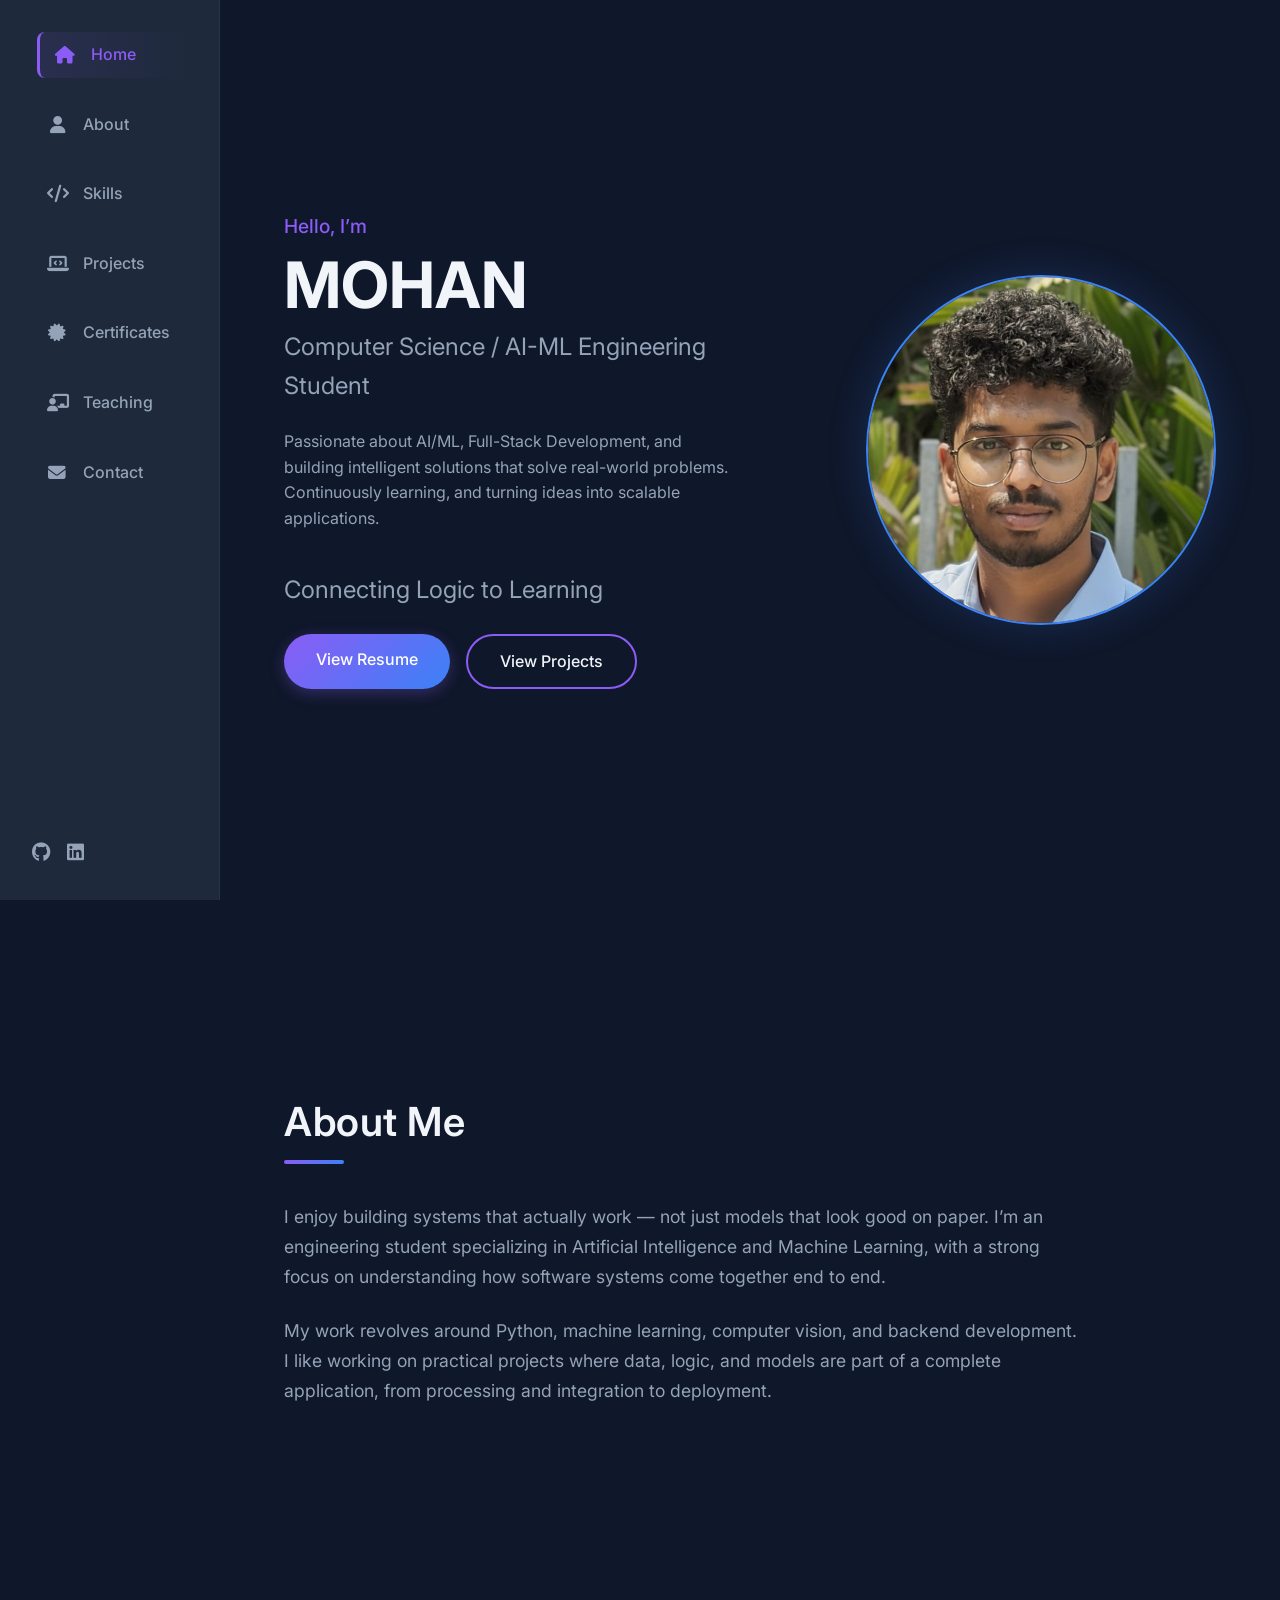
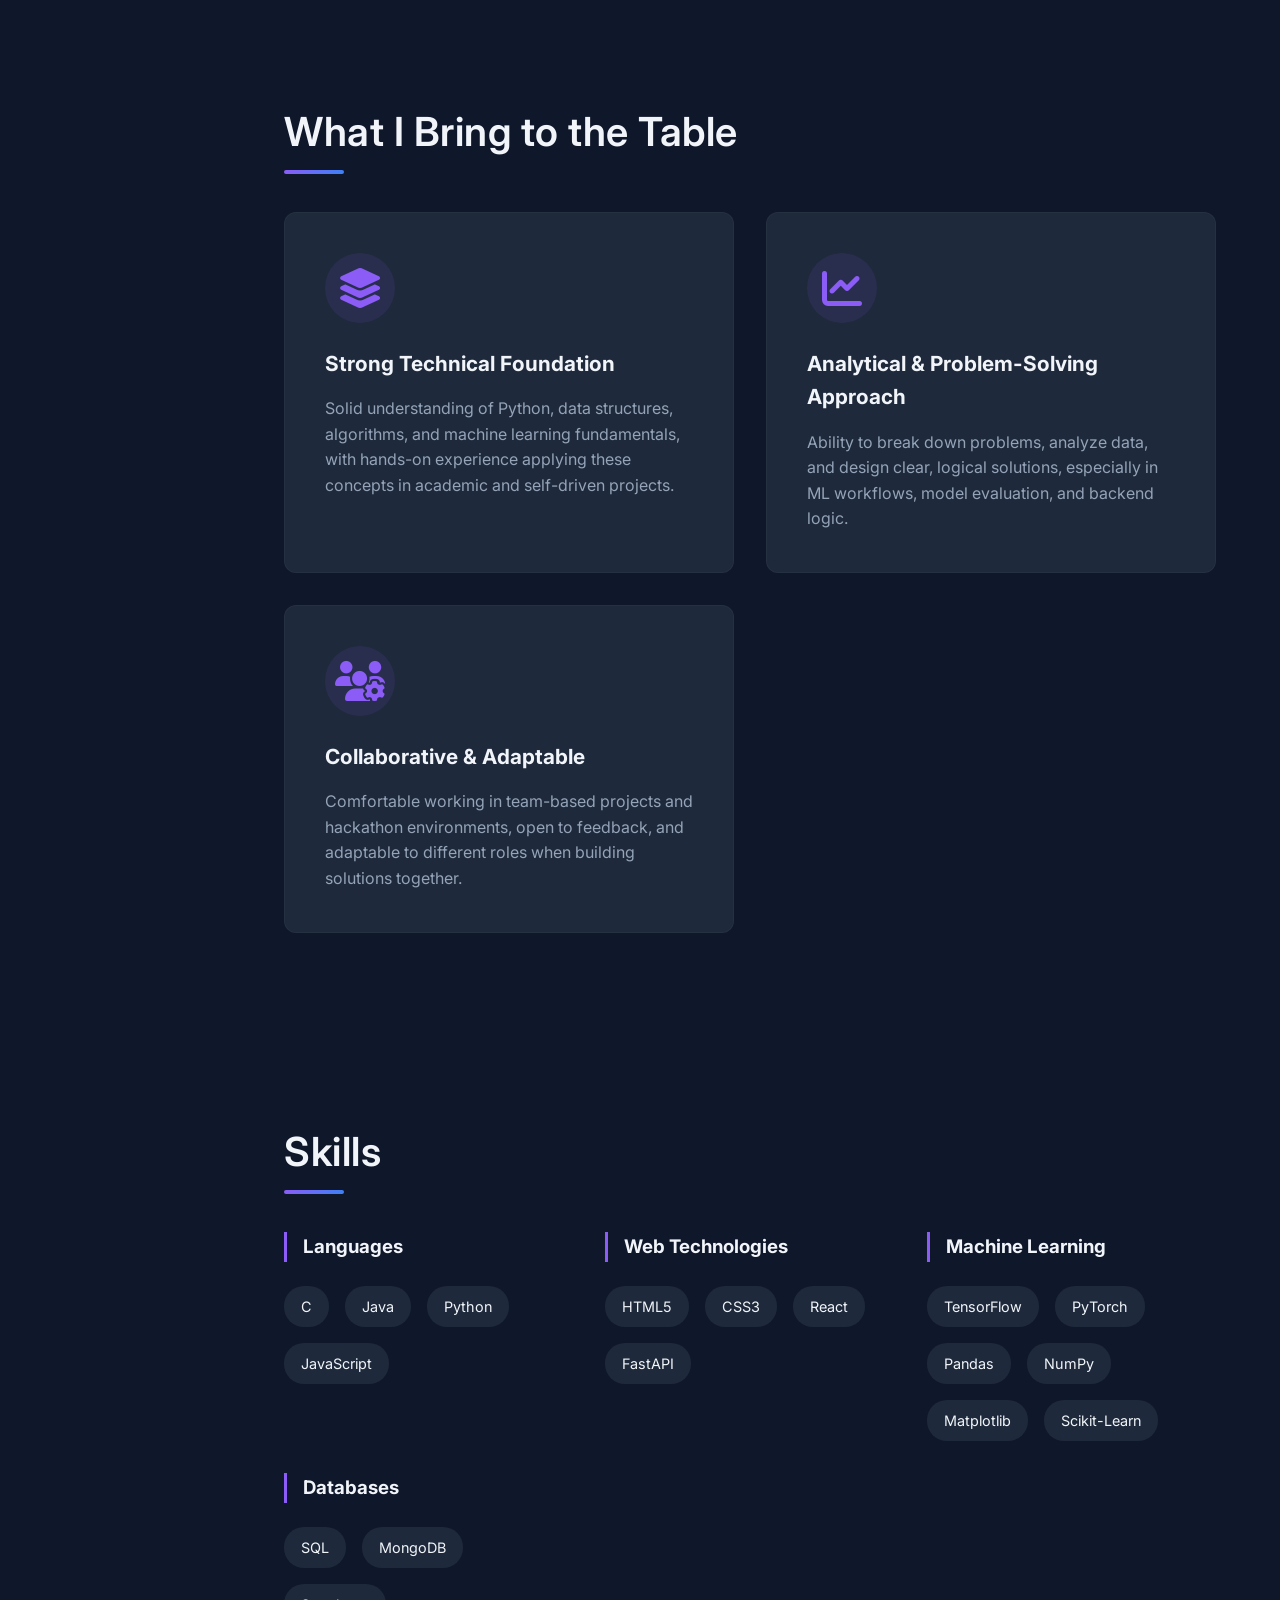
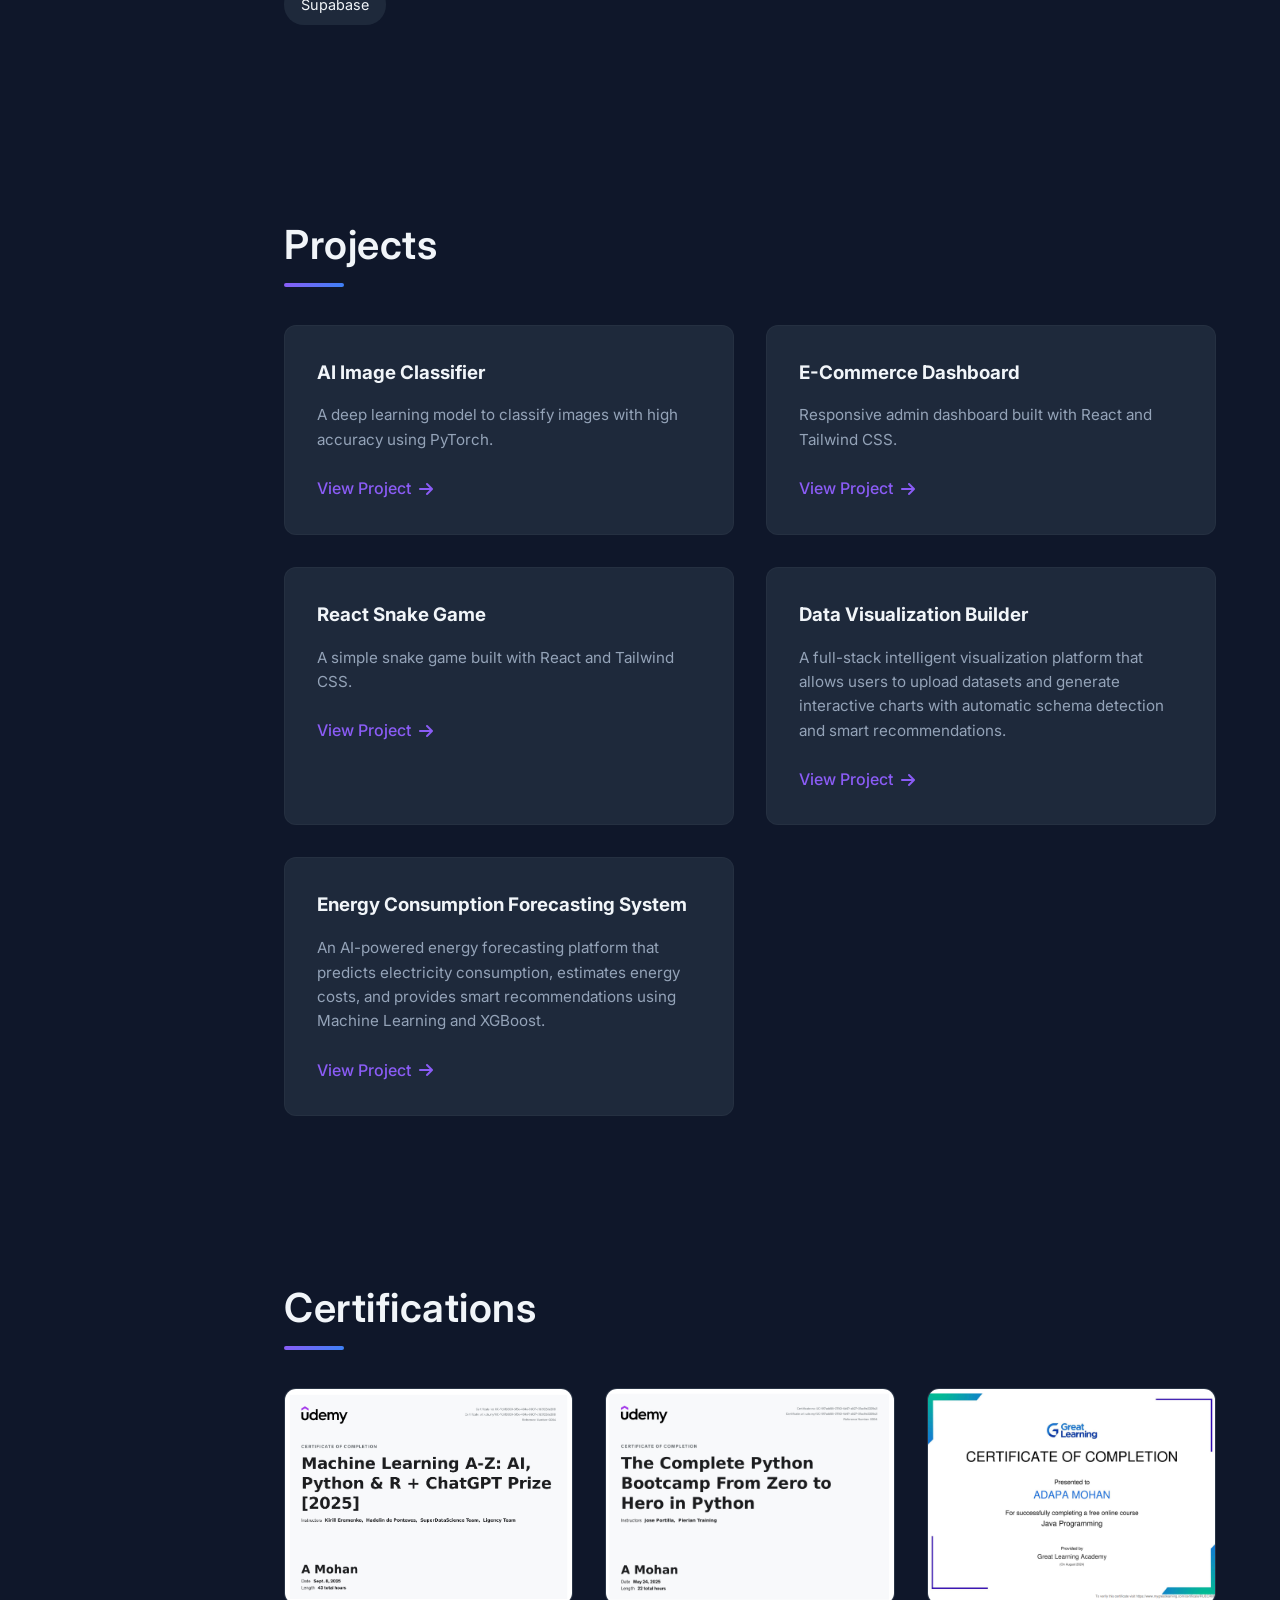
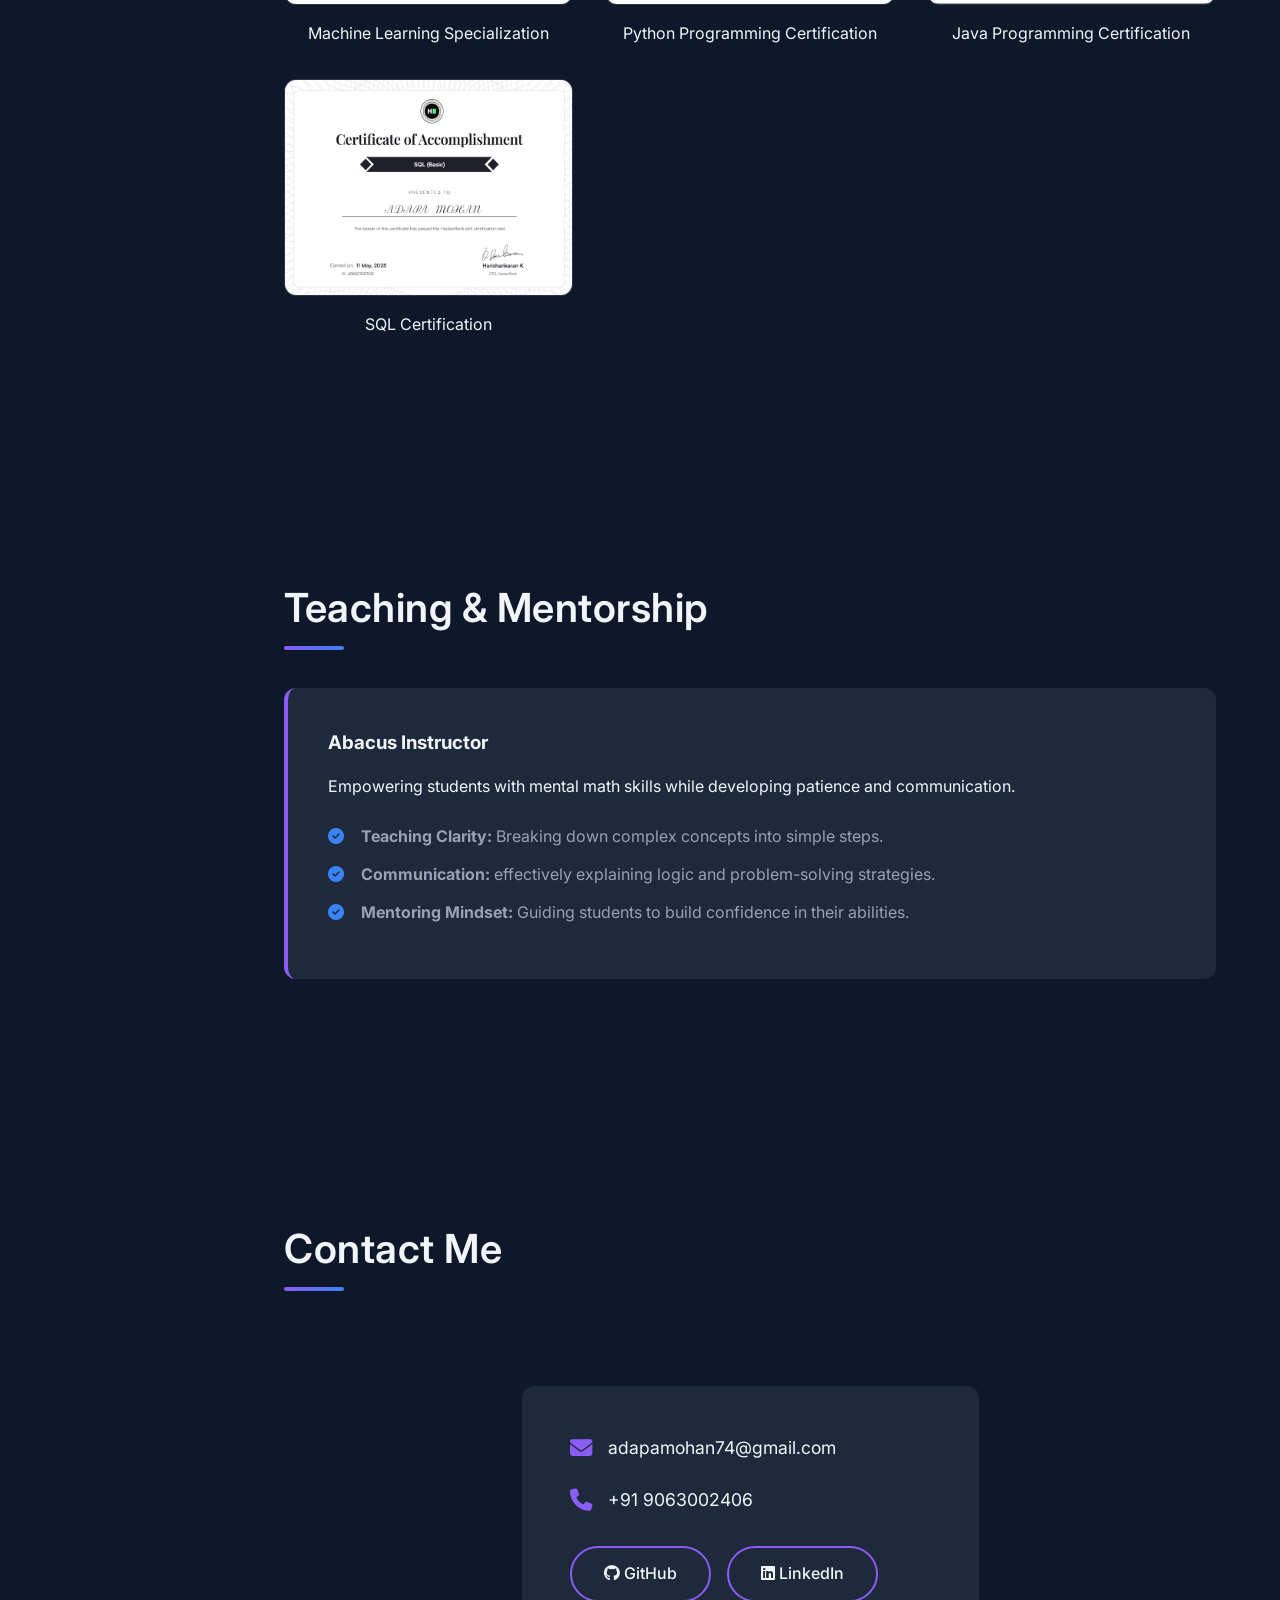
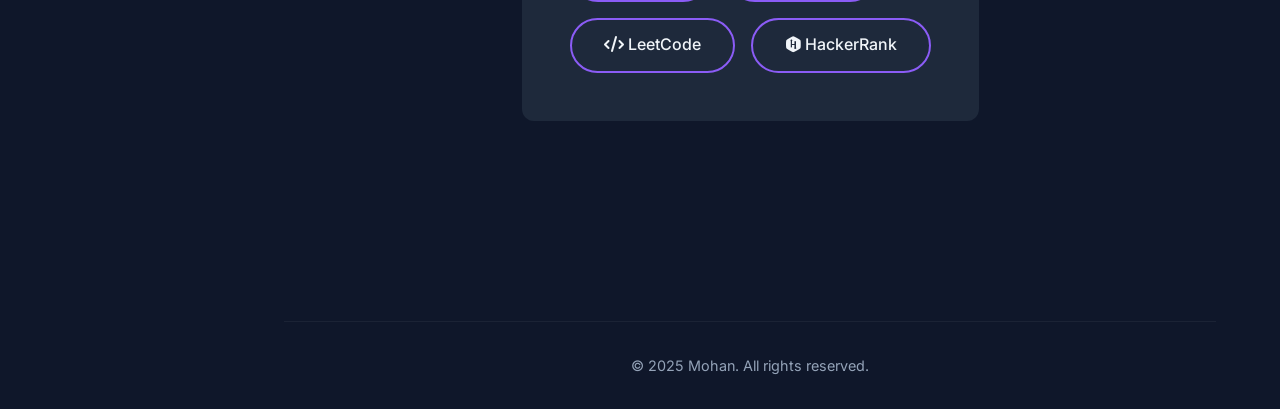
==== index.html @ b28f07e0 "Added Energy Forcasting Project" ====
<!DOCTYPE html>
<html lang="en">

<head>
    <meta charset="UTF-8">
    <meta name="viewport" content="width=device-width, initial-scale=1.0">
    <title>Mohan | CS & AI-ML Student</title>
    <!-- Fonts -->
    <link rel="preconnect" href="https://fonts.googleapis.com">
    <link rel="preconnect" href="https://fonts.gstatic.com" crossorigin>
    <link href="https://fonts.googleapis.com/css2?family=Inter:wght@300;400;500;600;700&display=swap" rel="stylesheet">
    <link rel="stylesheet" href="style.css">
    <!-- FontAwesome for Icons -->
    <link rel="stylesheet" href="https://cdnjs.cloudflare.com/ajax/libs/font-awesome/6.4.0/css/all.min.css">
</head>

<body>

    <!-- Navigation -->
    <nav class="sidebar">
        <!-- Logo removed as requested -->
        <ul class="nav-links">
            <li><a href="#hero" class="active"><i class="fas fa-home"></i> <span>Home</span></a></li>
            <li><a href="#about"><i class="fas fa-user"></i> <span>About</span></a></li>
            <li><a href="#skills"><i class="fas fa-code"></i> <span>Skills</span></a></li>
            <li><a href="#projects"><i class="fas fa-laptop-code"></i> <span>Projects</span></a></li>
            <li><a href="#certificates"><i class="fas fa-certificate"></i> <span>Certificates</span></a></li>
            <li><a href="#teaching"><i class="fas fa-chalkboard-teacher"></i> <span>Teaching</span></a></li>
            <li><a href="#contact"><i class="fas fa-envelope"></i> <span>Contact</span></a></li>
        </ul>
        <div class="social-links-mini">
            <a href="https://github.com/Mohan24th" target="_blank" title="GitHub"><i class="fab fa-github"></i></a>
            <a href="https://www.linkedin.com/in/adapa-mohan-33796a281/" target="_blank" title="LinkedIn"><i
                    class="fab fa-linkedin"></i></a>
        </div>
    </nav>

    <!-- Main Content -->
    <main class="content">

        <!-- Hero Section -->
        <section id="hero">
            <div class="hero-text">
                <span class="greeting">Hello, I’m</span>
                <h1> MOHAN</h1>
                <h2>Computer Science / AI-ML Engineering Student</h2>
                <p>
                    Passionate about AI/ML, Full-Stack Development, and building intelligent solutions that solve real-world problems. 
                    Continuously learning, and turning ideas into scalable applications.
                </p>
                <h2>Connecting Logic to Learning</h2>
                <div class="cta-group">
                    <a href="Assets\ATS_Resume.pdf" target="_blank" class="btn btn-primary">View Resume</a>
                    <a href="#projects" class="btn btn-outline">View Projects</a>
                </div>
            </div>
            <div class="hero-image">
                <!-- Profile Image -->
                <div class="img-placeholder">
                    <img src="Assets/my_professional_photo.jpeg" alt="Mohan">
                </div>
            </div>
        </section>

        <!-- About Section -->
        <section id="about">
            <h2 class="section-title">About Me</h2>
            <div class="section-content">
                <p class="summary">
                    I enjoy building systems that actually work — not just models that look good on paper.
                    I’m an engineering student specializing in Artificial Intelligence and Machine Learning,
                    with a strong focus on understanding how software systems come together end to end.
                </p>

                <p class="summary">
                    My work revolves around Python, machine learning, computer vision, and backend development.
                    I like working on practical projects where data, logic, and models are part of a complete
                    application, from processing and integration to deployment.
                </p>
            </div>

        </section>

        <!-- What I Bring to the Table Section -->
        <section id="what-i-bring">
            <h2 class="section-title">What I Bring to the Table</h2>
            <div class="value-grid">
                <!-- Card 1 -->
                <div class="value-card">
                    <div class="icon-box">
                        <i class="fas fa-layer-group"></i>
                    </div>
                    <h3>Strong Technical Foundation</h3>
                    <p>
                        Solid understanding of Python, data structures, algorithms, and machine learning fundamentals,
                        with hands-on experience applying these concepts in academic and self-driven projects.
                    </p>
                </div>
                <!-- Card 2 -->
                <div class="value-card">
                    <div class="icon-box">
                        <i class="fas fa-chart-line"></i>
                    </div>
                    <h3>Analytical & Problem-Solving Approach</h3>
                    <p>
                        Ability to break down problems, analyze data, and design clear, logical solutions, especially in
                        ML workflows, model evaluation, and backend logic.
                    </p>
                </div>
                <!-- Card 3 -->
                <div class="value-card">
                    <div class="icon-box">
                        <i class="fas fa-users-cog"></i>
                    </div>
                    <h3>Collaborative & Adaptable</h3>
                    <p>
                        Comfortable working in team-based projects and hackathon environments, open to feedback, and
                        adaptable to different roles when building solutions together.
                    </p>
                </div>
            </div>
        </section>

        <!-- Skills Section -->
        <section id="skills">
            <h2 class="section-title">Skills</h2>
            <div class="skills-grid">
                <div class="skill-category">
                    <h3>Languages</h3>
                    <div class="skill-pills">
                        <span>C</span>
                        <span>Java</span>
                        <span>Python</span>
                        <span>JavaScript</span>
                    </div>
                </div>
                <div class="skill-category">
                    <h3>Web Technologies</h3>
                    <div class="skill-pills">
                        <span>HTML5</span>
                        <span>CSS3</span>
                        <span>React</span>
                        <span>FastAPI</span>
                    </div>
                </div>
                <div class="skill-category">
                    <h3>Machine Learning</h3>
                    <div class="skill-pills">
                        <span>TensorFlow</span>
                        <span>PyTorch</span>
                        <span>Pandas</span>
                        <span>NumPy</span>
                        <span>Matplotlib</span>
                        <span>Scikit-Learn</span>
                    </div>
                </div>
                <div class="skill-category">
                    <h3>Databases</h3>
                    <div class="skill-pills">
                        <span>SQL</span>
                        <span>MongoDB</span>
                        <span>Supabase</span>
                    </div>
                </div>
            </div>
        </section>

        <!-- Projects Section -->
        <section id="projects">
            <h2 class="section-title">Projects</h2>
            <div class="projects-grid">
                <!-- Project Card 1 -->
                <article class="project-card">
                    <div class="card-content">
                        <h3>AI Image Classifier</h3>
                        <p>A deep learning model to classify images with high accuracy using PyTorch.</p>
                        <a href="projects/ai-image-classifier.html" class="btn-text">View Project <i
                                class="fas fa-arrow-right"></i></a>
                    </div>
                </article>
                <!-- Project Card 2 -->
                <article class="project-card">
                    <div class="card-content">
                        <h3>E-Commerce Dashboard</h3>
                        <p>Responsive admin dashboard built with React and Tailwind CSS.</p>
                        <a href="projects/vasavi-dashboard.html" class="btn-text">View Project <i
                                class="fas fa-arrow-right"></i></a>
                    </div>
                </article>
                <!-- Project Card 3 -->
                <article class="project-card">
                    <div class="card-content">
                        <h3>React Snake Game</h3>
                        <p>A simple snake game built with React and Tailwind CSS.</p>
                        <a href="projects/snake_game.html" class="btn-text">View Project <i
                                class="fas fa-arrow-right"></i></a>
                    </div>
                </article>
                <!-- Project Card 4 -->
                <article class="project-card">
                    <div class="card-content">
                        <h3>Data Visualization Builder</h3>
                        <p>
                            A full-stack intelligent visualization platform that allows users
                            to upload datasets and generate interactive charts with automatic
                            schema detection and smart recommendations.
                        </p>
                        <a href="projects/vizcraft.html" class="btn-text">
                            View Project <i class="fas fa-arrow-right"></i>
                        </a>
                    </div>
                </article>
                <!-- Project Card 5 -->
                <article class="project-card">
                    <div class="card-content">
                        <h3>Energy Consumption Forecasting System</h3>
                        <p>
                            An AI-powered energy forecasting platform that predicts electricity
                            consumption, estimates energy costs, and provides smart recommendations
                            using Machine Learning and XGBoost.
                        </p>
                        <a href="projects/energy_forcasting.html" class="btn-text">
                            View Project <i class="fas fa-arrow-right"></i>
                        </a>
                    </div>
            </div>
        </section>

        <!-- Certificates Section -->
        <section id="certificates">
            <h2 class="section-title">Certifications</h2>

            <div class="certificates-grid">
                <div class="cert-card">
                    <div class="cert-placeholder">
                        <img src="Assets/MachineLearning_c.jpg" alt="Machine Learning Certification">
                    </div>
                    <p>Machine Learning Specialization</p>
                </div>

                <div class="cert-card">
                    <div class="cert-placeholder">
                        <img src="Assets/python_c.png" alt="Python Certification">
                    </div>
                    <p>Python Programming Certification</p>
                </div>

                <div class="cert-card">
                    <div class="cert-placeholder">
                        <img src="Assets/java_c.png" alt="Java Certification">
                    </div>
                    <p>Java Programming Certification</p>
                </div>

                <div class="cert-card">
                    <div class="cert-placeholder">
                        <img src="Assets/sql_c.png" alt="SQL Certification">
                    </div>
                    <p>SQL Certification</p>
                </div>
            </div>
        </section>

        <!-- Teaching Section -->
        <section id="teaching">
            <h2 class="section-title">Teaching & Mentorship</h2>
            <div class="teaching-card">
                <h3>Abacus Instructor </h3>
                <p class="role-desc">
                    Empowering students with mental math skills while developing patience and communication.
                </p>
                <ul class="teaching-highlights">
                    <li><i class="fas fa-check-circle"></i> <strong>Teaching Clarity:</strong> Breaking down complex
                        concepts into simple steps.</li>
                    <li><i class="fas fa-check-circle"></i> <strong>Communication:</strong> effectively explaining logic
                        and problem-solving strategies.</li>
                    <li><i class="fas fa-check-circle"></i> <strong>Mentoring Mindset:</strong> Guiding students to
                        build confidence in their abilities.</li>
                </ul>
            </div>
        </section>

        <!-- Contact Section -->
        <section id="contact">
            <h2 class="section-title">Contact Me</h2>
            <div class="contact-container">
                <div class="contact-info">
                    <div class="contact-item">
                        <i class="fas fa-envelope"></i>
                        <span>adapamohan74@gmail.com</span>
                    </div>
                    <div class="contact-item">
                        <i class="fas fa-phone"></i>
                        <span>+91 9063002406</span>
                    </div>
                    <div class="contact-links">
                        <a href="https://github.com/Mohan24th" target="_blank" class="btn btn-outline"><i
                                class="fab fa-github"></i> GitHub</a>
                        <a href="https://www.linkedin.com/in/adapa-mohan-33796a281/" target="_blank"
                            class="btn btn-outline"><i class="fab fa-linkedin"></i> LinkedIn</a>
                    </div>
                    <div class="contact-links" style="margin-top: 1rem;">
                        <a href="https://leetcode.com/u/Adapamohan/" target="_blank" class="btn btn-outline"><i
                                class="fas fa-code"></i> LeetCode</a>
                        <a href="https://www.hackerrank.com/profile/adapamohan74" target="_blank"
                            class="btn btn-outline"><i class="fab fa-hackerrank"></i> HackerRank</a>
                    </div>
                </div>
            </div>
        </section>

        <footer>
            <p>&copy; 2025 Mohan. All rights reserved.</p>
        </footer>

    </main>

    <script src="script.js"></script>
</body>

</html>
---- style.css ----
:root {
    /* Colors */
    --bg-color: #0F172A;
    /* Dark Slate Blue tone */
    --bg-secondary: #1E293B;
    --text-primary: #F1F5F9;
    --text-secondary: #94A3B8;
    --accent-primary: #8B5CF6;
    /* Violet */
    --accent-secondary: #3B82F6;
    /* Blue */
    --accent-gradient: linear-gradient(135deg, #8B5CF6 0%, #3B82F6 100%);

    /* Spacing */
    --nav-width: 220px;
    --section-spacing: 120px;

    /* Config */
    --border-radius: 12px;
    --transition: all 0.3s ease;
}

.summary {
    max-width: 720px;
    line-height: 1.7;
    font-size: 1rem;
    font-weight: 400;
    color: #cbd5e1;
    margin-bottom: 1.5rem;
}

.section-title {
    font-weight: 601;
    letter-spacing: 0.5px;
}


* {
    margin: 0;
    padding: 0;
    box-sizing: border-box;
    scroll-behavior: smooth;
}

body {
    font-family: 'Inter', sans-serif;
    background-color: var(--bg-color);
    color: var(--text-primary);
    line-height: 1.6;
    overflow-x: hidden;
}

a {
    text-decoration: none;
    color: inherit;
}

/* Scrollbar */
::-webkit-scrollbar {
    width: 8px;
}

::-webkit-scrollbar-track {
    background: var(--bg-color);
}

::-webkit-scrollbar-thumb {
    background: var(--bg-secondary);
    border-radius: 4px;
}

::-webkit-scrollbar-thumb:hover {
    background: var(--accent-primary);
}

/* Layout */
.sidebar {
    position: fixed;
    left: 0;
    top: 0;
    height: 100vh;
    width: var(--nav-width);
    background: var(--bg-secondary);
    display: flex;
    flex-direction: column;
    justify-content: center;
    /* Center vertically */
    align-items: flex-start;
    /* Left align content */
    padding: 2rem;
    z-index: 1000;
    border-right: 1px solid rgba(255, 255, 255, 0.05);
}

.content {
    margin-left: var(--nav-width);
    padding: 0 4rem;
    max-width: 1200px;
}

/* Navigation */
.logo {
    display: none;
    /* User requested removal */
}

.nav-links {
    list-style: none;
    display: flex;
    flex-direction: column;
    gap: 1.5rem;
    width: 100%;
}

.nav-links li {
    width: 100%;
}

.nav-links a {
    color: var(--text-secondary);
    font-size: 1rem;
    font-weight: 500;
    transition: var(--transition);
    display: flex;
    align-items: center;
    gap: 1rem;
    padding: 10px 15px;
    border-radius: 8px;
    width: 100%;
}

.nav-links a i {
    width: 20px;
    /* Fixed width for icon alignment */
    text-align: center;
    font-size: 1.1rem;
}

.nav-links a:hover,
.nav-links a.active {
    color: var(--text-primary);
    background: rgba(255, 255, 255, 0.05);
    transform: translateX(5px);
}

.nav-links a.active {
    background: linear-gradient(90deg, rgba(139, 92, 246, 0.1) 0%, transparent 100%);
    color: var(--accent-primary);
    border-left: 3px solid var(--accent-primary);
}

/* Hide the old active line style */
.nav-links a.active::after {
    display: none;
}

.social-links-mini {
    margin-top: auto;
    /* Push to bottom */
    display: flex;
    flex-direction: row;
    /* Horizontal icons at bottom */
    gap: 1rem;
    padding-top: 2rem;
}

.social-links-mini a {
    color: var(--text-secondary);
    font-size: 1.2rem;
    transition: var(--transition);
}

.social-links-mini a:hover {
    color: var(--accent-primary);
}

/* Typography & Common elements */
h1,
h2,
h3 {
    color: var(--text-primary);
    font-weight: 700;
}

.section-title {
    font-size: 2.5rem;
    margin-bottom: 3rem;
    position: relative;
    display: inline-block;
}

.section-title::after {
    content: '';
    position: absolute;
    bottom: -10px;
    left: 0;
    width: 60px;
    height: 4px;
    background: var(--accent-gradient);
    border-radius: 2px;
}

section {
    min-height: 80vh;
    /* Not full screen unless needed, but spacious */
    padding: 5rem 0;
    display: flex;
    flex-direction: column;
    justify-content: center;
}

/* Buttons */
.btn {
    display: inline-block;
    padding: 0.8rem 2rem;
    border-radius: 30px;
    font-weight: 500;
    transition: var(--transition);
    cursor: pointer;
}

.btn-primary {
    background: var(--accent-gradient);
    color: white;
    box-shadow: 0 4px 15px rgba(139, 92, 246, 0.3);
}

.btn-primary:hover {
    transform: translateY(-2px);
    box-shadow: 0 6px 20px rgba(139, 92, 246, 0.4);
}

.btn-outline {
    background: transparent;
    border: 2px solid var(--accent-primary);
    color: var(--text-primary);
}

.btn-outline:hover {
    background: rgba(139, 92, 246, 0.1);
}

/* HERO Section */
#hero {
    display: flex;
    flex-direction: row;
    align-items: center;
    justify-content: space-between;
    min-height: 100vh;
}

.hero-text {
    flex: 1;
    padding-right: 2rem;
}

.hero-text .greeting {
    color: var(--accent-primary);
    font-size: 1.2rem;
    font-weight: 500;
    display: block;
    margin-bottom: 0.5rem;
}

.hero-text h1 {
    font-size: 4rem;
    line-height: 1.1;
    margin-bottom: 0.5rem;
}

.hero-text h2 {
    font-size: 1.5rem;
    color: var(--text-secondary);
    font-weight: 400;
    margin-bottom: 1.5rem;
}

.hero-text p {
    color: var(--text-secondary);
    max-width: 500px;
    margin-bottom: 2.5rem;
}

.cta-group {
    display: flex;
    gap: 1rem;
}

.hero-image {
    flex: 1;
    display: flex;
    justify-content: flex-end;
}

.img-placeholder {
    width: 350px;
    height: 350px;
    border-radius: 50%;
    background: var(--bg-secondary);
    border: 2px solid var(--accent-secondary);
    position: relative;
    overflow: hidden;
    /* Optional glow */
    box-shadow: 0 0 40px rgba(59, 130, 246, 0.2);
}

.img-placeholder img {
    width: 100%;
    height: 100%;
    object-fit: cover;
    object-position: 50% 40%;
}

/* ABOUT Section */
.summary {
    max-width: 800px;
    font-size: 1.1rem;
    color: var(--text-secondary);
}

/* WHAT I BRING Section */
.value-grid {
    display: grid;
    grid-template-columns: repeat(auto-fit, minmax(300px, 1fr));
    gap: 2rem;
}

.value-card {
    background: var(--bg-secondary);
    border-radius: var(--border-radius);
    padding: 2.5rem;
    transition: var(--transition);
    border: 1px solid rgba(255, 255, 255, 0.03);
    display: flex;
    flex-direction: column;
    align-items: flex-start;
    position: relative;
    overflow: hidden;
}

.value-card:hover {
    transform: translateY(-5px);
    border-color: rgba(139, 92, 246, 0.3);
    box-shadow: 0 10px 30px rgba(0, 0, 0, 0.2);
}

.value-card::before {
    content: '';
    position: absolute;
    top: 0;
    left: 0;
    width: 4px;
    height: 100%;
    background: var(--accent-gradient);
    opacity: 0;
    transition: var(--transition);
}

.value-card:hover::before {
    opacity: 1;
}

.icon-box {
    font-size: 2.5rem;
    margin-bottom: 1.5rem;
    background: rgba(139, 92, 246, 0.1);
    width: 70px;
    height: 70px;
    border-radius: 50%;
    display: flex;
    align-items: center;
    justify-content: center;
    color: var(--accent-primary);
    transition: var(--transition);
}

.value-card:hover .icon-box {
    background: var(--accent-primary);
    color: white;
    transform: rotateY(180deg);
}

.value-card h3 {
    font-size: 1.3rem;
    margin-bottom: 1rem;
    color: var(--text-primary);
}

.value-card p {
    color: var(--text-secondary);
    font-size: 1rem;
    line-height: 1.6;
}

/* SKILLS Section */
.skills-grid {
    display: grid;
    grid-template-columns: repeat(auto-fit, minmax(250px, 1fr));
    gap: 2rem;
}

.skill-category h3 {
    margin-bottom: 1.5rem;
    border-left: 3px solid var(--accent-primary);
    padding-left: 1rem;
}

.skill-pills {
    display: flex;
    flex-wrap: wrap;
    gap: 1rem;
}

.skill-pills span {
    background: var(--bg-secondary);
    padding: 0.5rem 1rem;
    border-radius: 20px;
    font-size: 0.9rem;
    transition: var(--transition);
    border: 1px solid transparent;
}

.skill-pills span:hover {
    border-color: var(--accent-primary);
    color: var(--accent-primary);
    transform: translateY(-2px);
}

/* PROJECTS Section */
.projects-grid {
    display: grid;
    grid-template-columns: repeat(auto-fit, minmax(300px, 1fr));
    gap: 2rem;
}

.project-card {
    background: var(--bg-secondary);
    border-radius: var(--border-radius);
    padding: 2rem;
    transition: var(--transition);
    border: 1px solid rgba(255, 255, 255, 0.03);
    display: flex;
    flex-direction: column;
    justify-content: space-between;
}

.project-card:hover {
    transform: translateY(-5px);
    border-color: rgba(139, 92, 246, 0.3);
    box-shadow: 0 10px 30px rgba(0, 0, 0, 0.2);
}

.project-card h3 {
    margin-bottom: 1rem;
    color: var(--text-primary);
}

.project-card p {
    color: var(--text-secondary);
    margin-bottom: 1.5rem;
    font-size: 0.95rem;
}

.btn-text {
    color: var(--accent-primary);
    font-weight: 500;
    display: inline-flex;
    align-items: center;
    gap: 0.5rem;
}

.btn-text:hover {
    gap: 0.8rem;
    /* slight movement arrow */
}

/* CERTIFICATES & TEACHING */
.certificates-grid {
    display: grid;
    grid-template-columns: repeat(auto-fit, minmax(250px, 1fr));
    gap: 2rem;
}

.cert-card {
    text-align: center;
}

.cert-placeholder {
    width: 100%;
    aspect-ratio: 4/3;
    background: var(--bg-secondary);
    border-radius: var(--border-radius);
    display: flex;
    align-items: center;
    justify-content: center;
    color: var(--text-secondary);
    margin-bottom: 1rem;
    border: 1px solid rgba(255, 255, 255, 0.05);
    transition: var(--transition);
    overflow: hidden;
    /* Added to clip image corners */
}

.cert-placeholder img {
    width: 100%;
    height: 100%;
    object-fit: cover;
    display: block;
}

.cert-card:hover .cert-placeholder {
    transform: scale(1.03);
    border-color: var(--accent-secondary);
}

.teaching-card {
    background: var(--bg-secondary);
    border-radius: var(--border-radius);
    padding: 2.5rem;
    border-left: 4px solid var(--accent-primary);
}

.teaching-card h3 {
    display: flex;
    align-items: center;
    gap: 1rem;
    margin-bottom: 1rem;
}

.badge {
    font-size: 0.8rem;
    background: rgba(139, 92, 246, 0.2);
    color: var(--accent-primary);
    padding: 0.2rem 0.6rem;
    border-radius: 4px;
}

.teaching-highlights {
    list-style: none;
    margin-top: 1.5rem;
}

.teaching-highlights li {
    margin-bottom: 0.8rem;
    color: var(--text-secondary);
}

.teaching-highlights i {
    color: var(--accent-secondary);
    margin-right: 0.8rem;
}

/* CONTACT */
.contact-container {
    background: var(--bg-secondary);
    padding: 3rem;
    border-radius: var(--border-radius);
    max-width: 600px;
    margin: auto;
}

.contact-item {
    display: flex;
    align-items: center;
    gap: 1rem;
    margin-bottom: 1.5rem;
    font-size: 1.1rem;
    color: var(--text-primary);
}

.contact-item i {
    color: var(--accent-primary);
    font-size: 1.4rem;
}

.contact-links {
    margin-top: 2rem;
    display: flex;
    gap: 1rem;
}

footer {
    padding: 2rem 0;
    text-align: center;
    color: var(--text-secondary);
    font-size: 0.9rem;
    border-top: 1px solid rgba(255, 255, 255, 0.05);
    margin-top: 4rem;
}

/* RESPONSIVE */
@media (max-width: 900px) {
    .content {
        margin-left: 0;
        padding: 0 2rem;
    }

    .sidebar {
        width: 100%;
        height: auto;
        position: fixed;
        bottom: 0;
        top: auto;
        flex-direction: row;
        padding: 1rem 2rem;
        background: rgba(30, 41, 59, 0.95);
        backdrop-filter: blur(10px);
        border-right: none;
        border-top: 1px solid rgba(255, 255, 255, 0.1);
    }

    .logo,
    .social-links-mini {
        display: none;
        /* Simplify mobile nav */
    }

    .nav-links {
        flex-direction: row;
        justify-content: space-around;
        width: 100%;
        gap: 0;
    }

    .nav-links a.active::after {
        display: none;
    }

    .nav-links a.active {
        color: var(--accent-primary);
        transform: translateY(-2px);
    }

    #hero {
        flex-direction: column-reverse;
        text-align: center;
        padding-top: 2rem;
    }

    .hero-text {
        padding-right: 0;
    }

    .hero-image {
        justify-content: center;
        margin-bottom: 2rem;
    }

    .cta-group {
        justify-content: center;
    }

    /* Adjust bottom spacing for mbile nav */
    main {
        padding-bottom: 80px;
    }
}
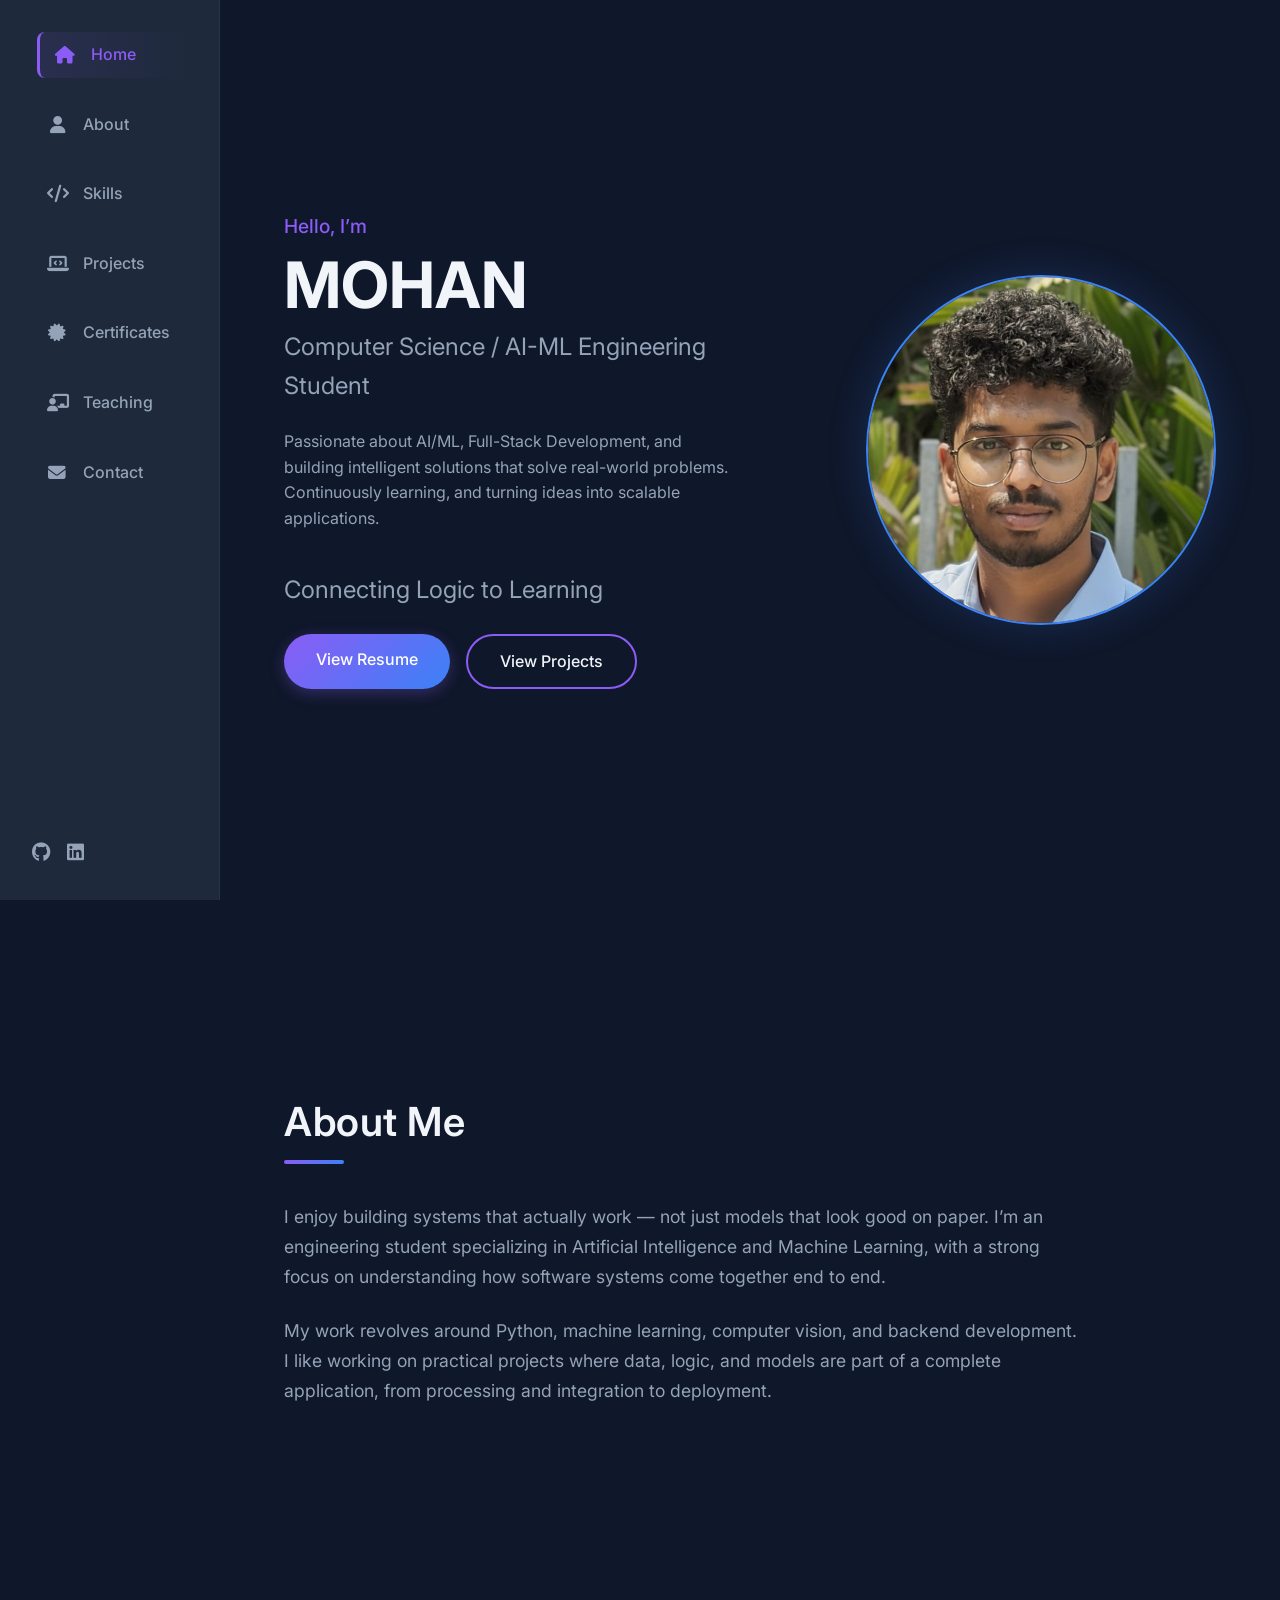
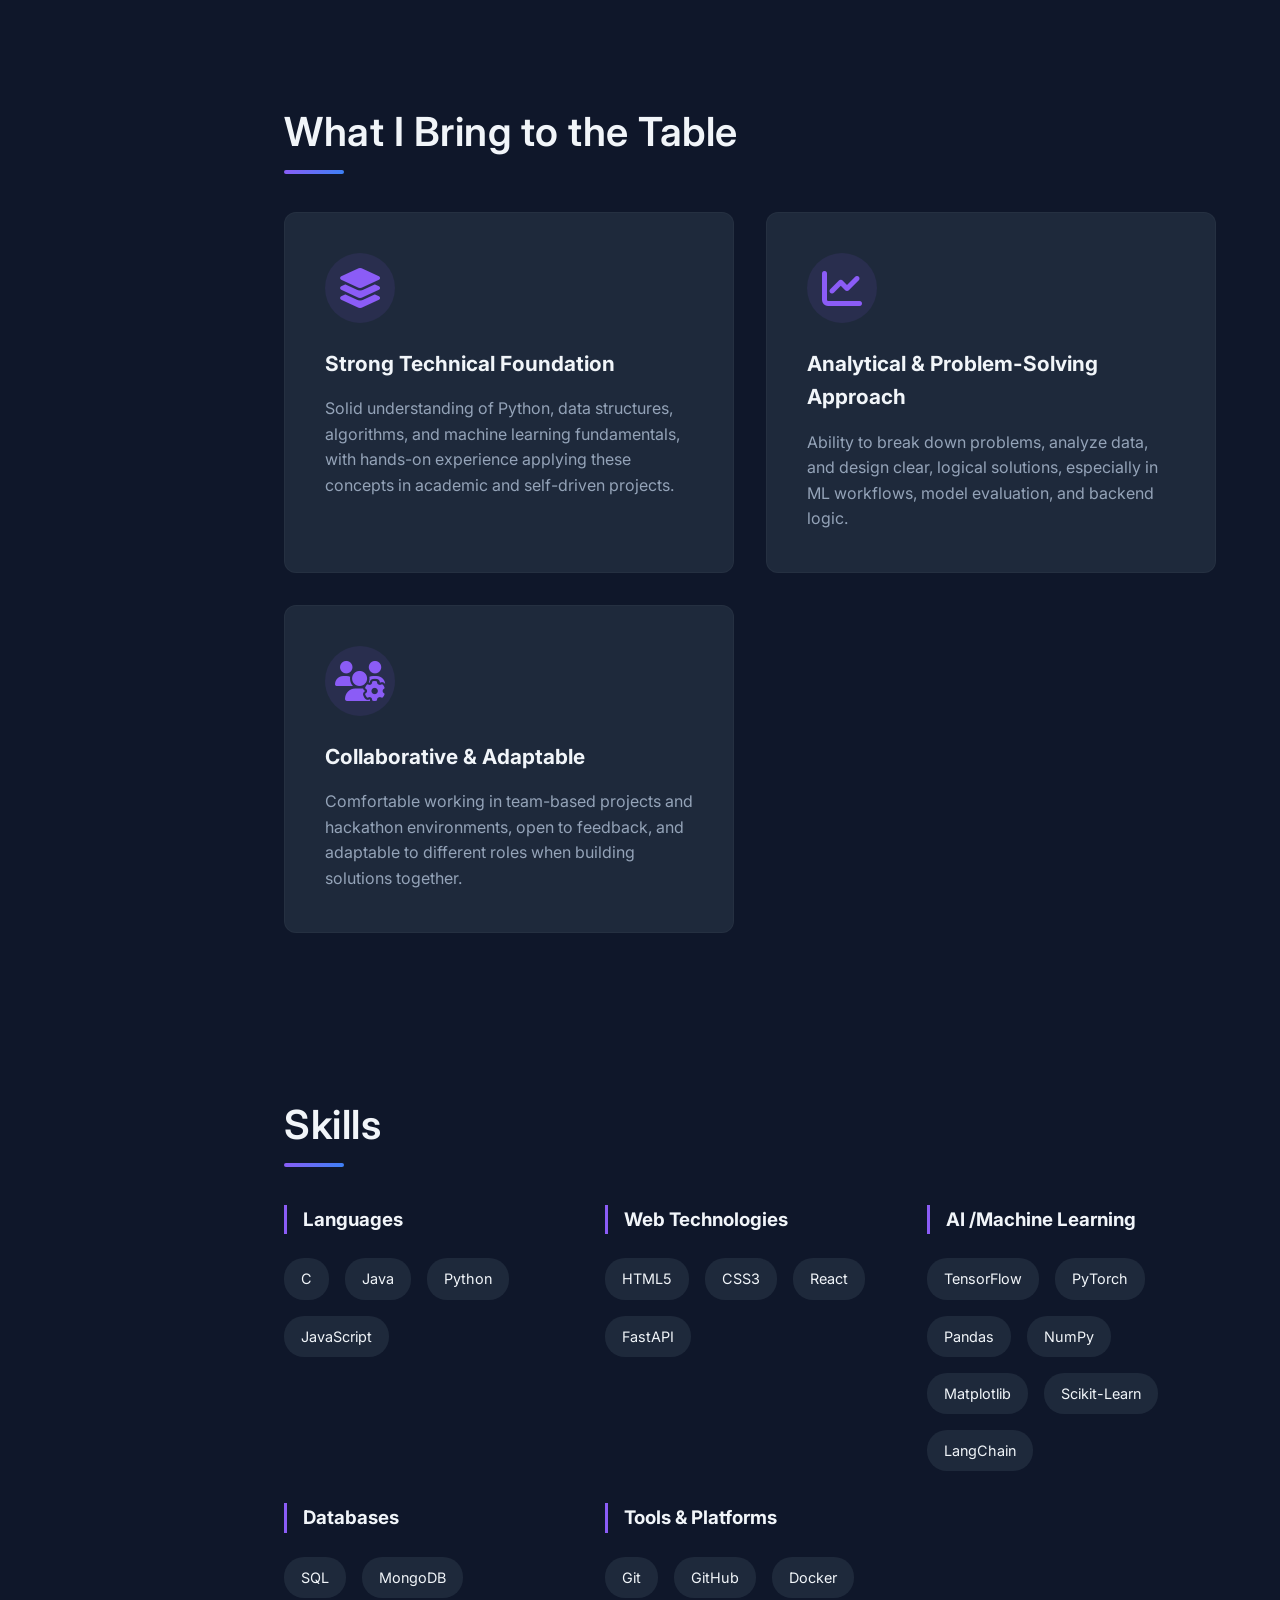
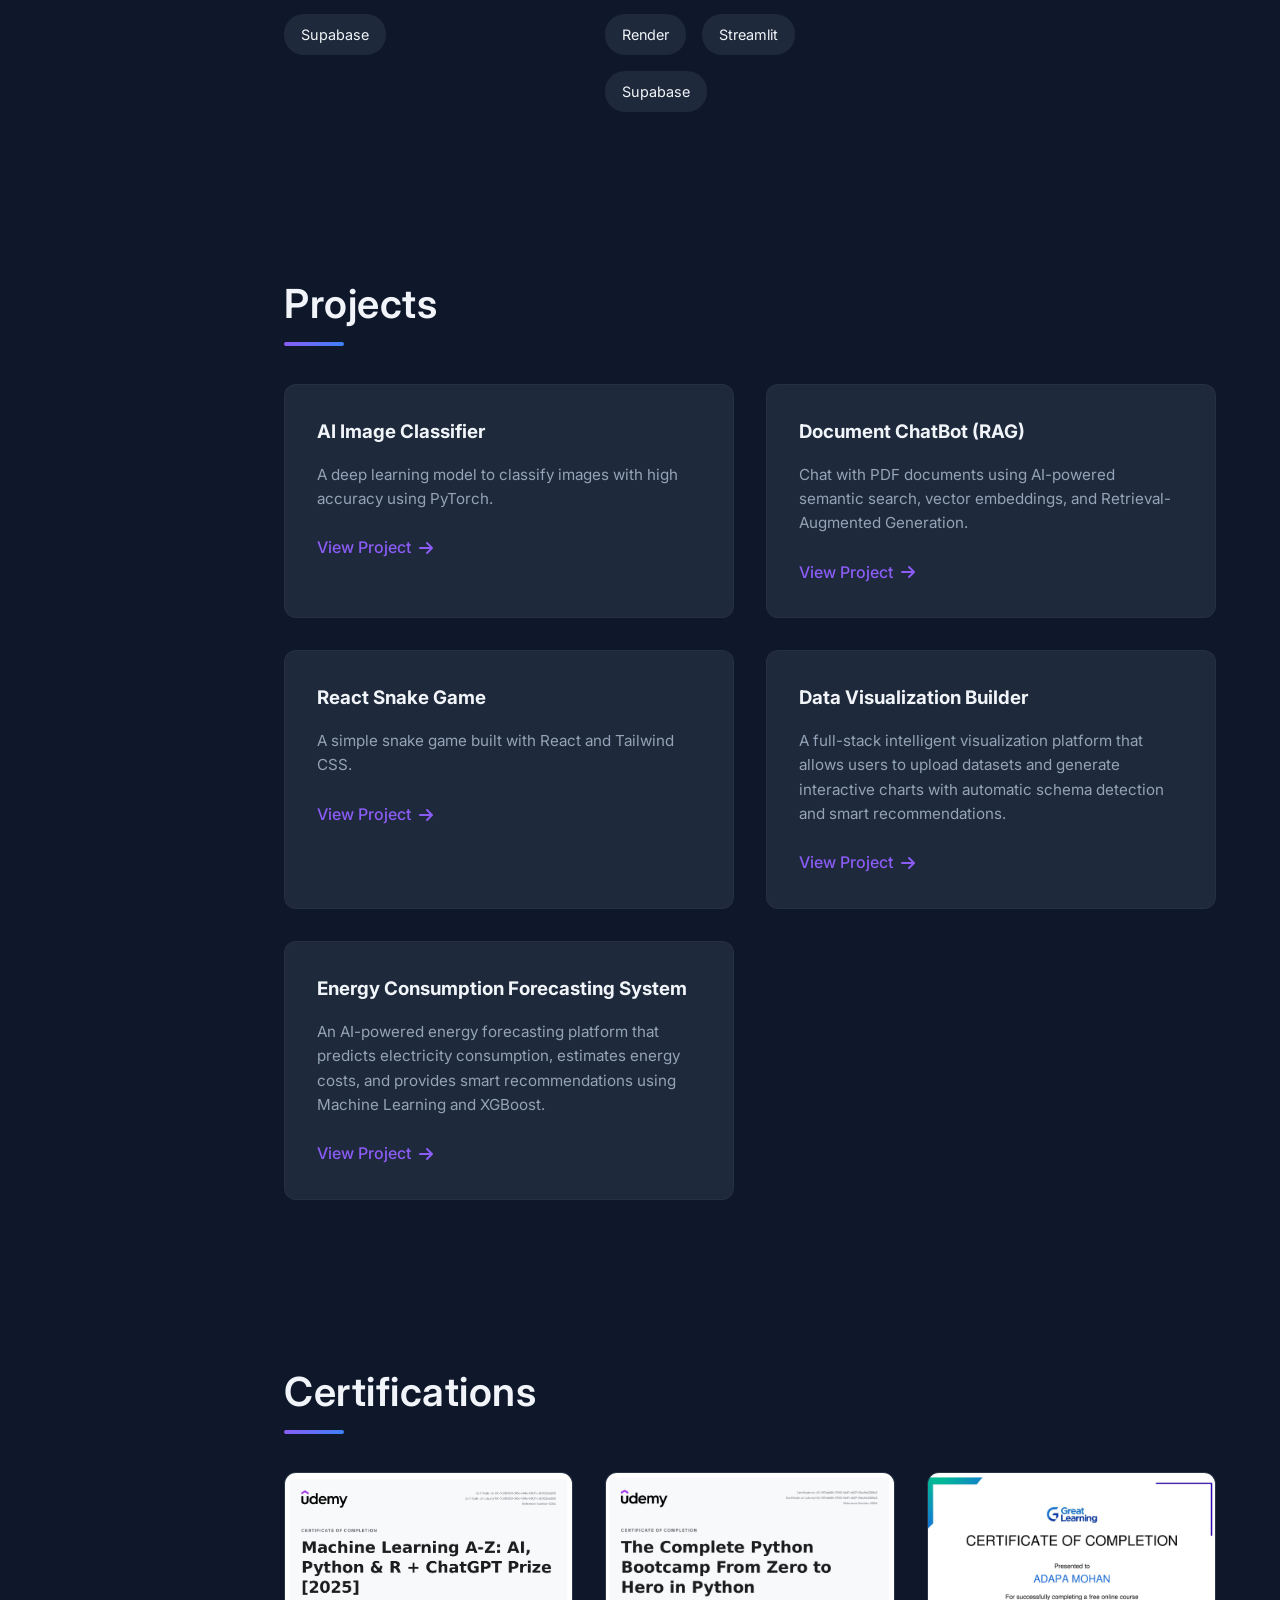
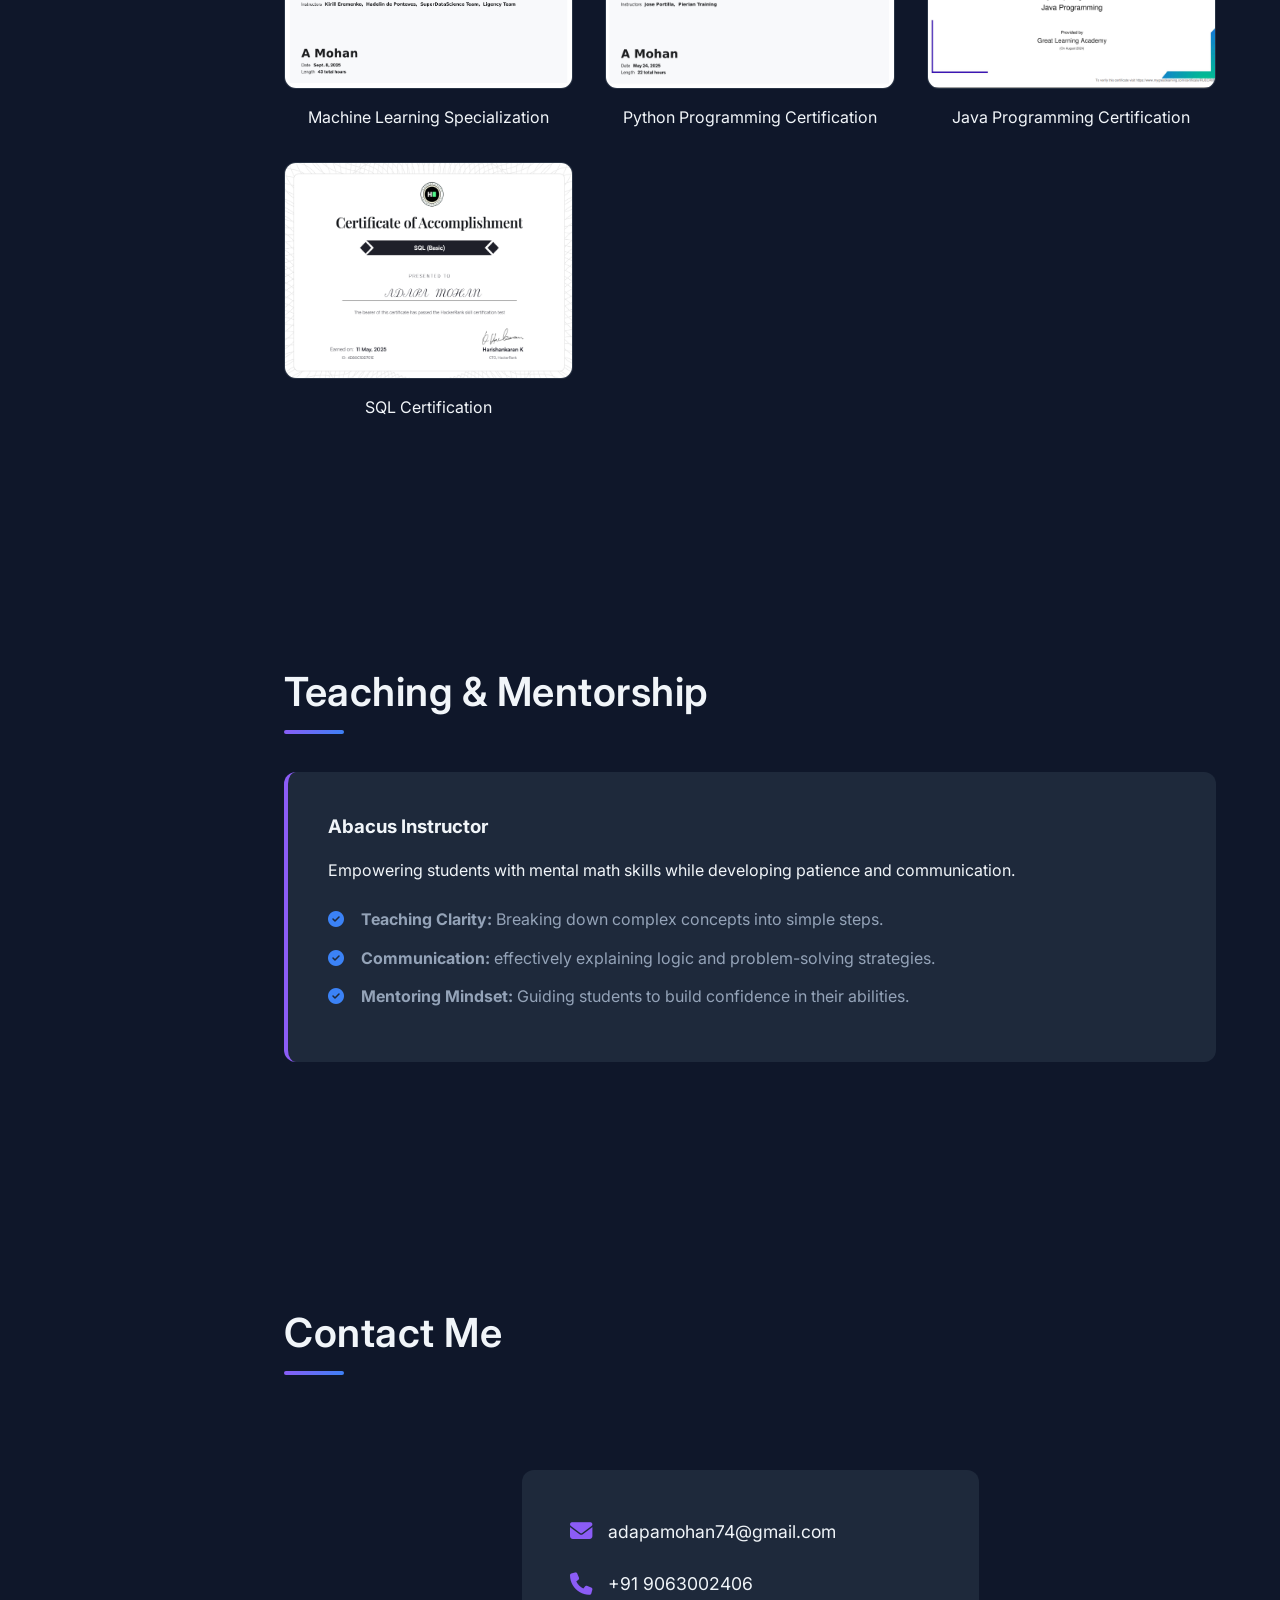
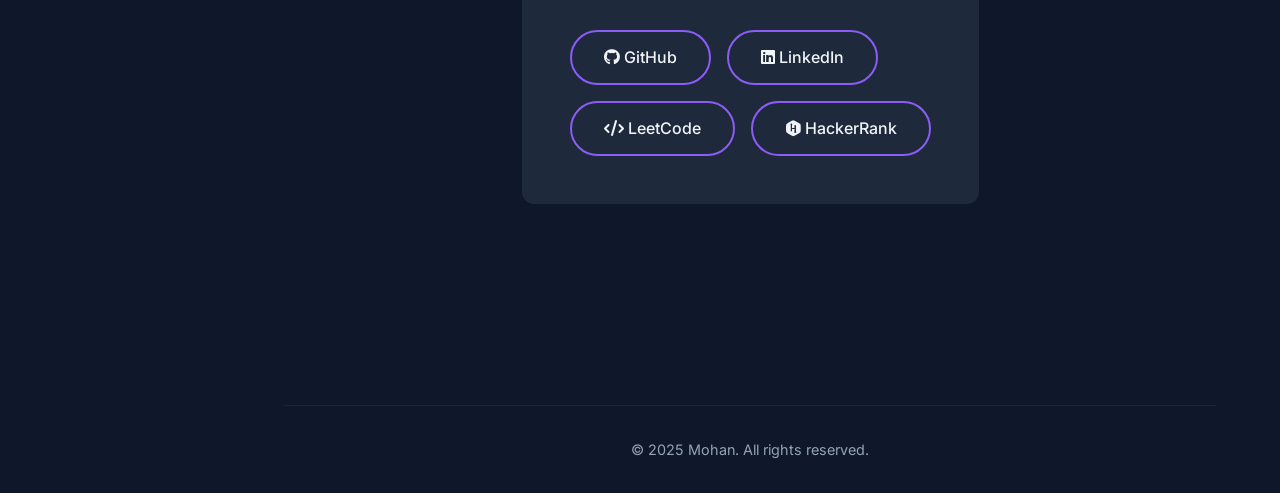
==== commit ff75cf92: "Added Document Chatbot and skills" ====
--- a/index.html
+++ b/index.html
@@ -144,7 +144,7 @@
                     </div>
                 </div>
                 <div class="skill-category">
-                    <h3>Machine Learning</h3>
+                    <h3>AI /Machine Learning</h3>
                     <div class="skill-pills">
                         <span>TensorFlow</span>
                         <span>PyTorch</span>
@@ -152,6 +152,7 @@
                         <span>NumPy</span>
                         <span>Matplotlib</span>
                         <span>Scikit-Learn</span>
+                        <span>LangChain</span>
                     </div>
                 </div>
                 <div class="skill-category">
@@ -162,6 +163,18 @@
                         <span>Supabase</span>
                     </div>
                 </div>
+
+                <div class="skill-category">
+                    <h3>Tools & Platforms</h3>
+                        <div class="skill-pills">
+                            <span>Git</span>
+                            <span>GitHub</span>
+                            <span>Docker</span>
+                            <span>Render</span>
+                            <span>Streamlit</span>
+                            <span>Supabase</span>
+                        </div>
+                </div>
             </div>
         </section>
 
@@ -181,10 +194,11 @@
                 <!-- Project Card 2 -->
                 <article class="project-card">
                     <div class="card-content">
-                        <h3>E-Commerce Dashboard</h3>
-                        <p>Responsive admin dashboard built with React and Tailwind CSS.</p>
-                        <a href="projects/vasavi-dashboard.html" class="btn-text">View Project <i
-                                class="fas fa-arrow-right"></i></a>
+                        <h3>Document ChatBot (RAG)</h3>
+                        <p>Chat with PDF documents using AI-powered semantic search, vector embeddings, and Retrieval-Augmented Generation.</p>
+                        <a href="projects\document-chatbot.html" class="btn-text">
+                            View Project <i class="fas fa-arrow-right"></i>
+                        </a>
                     </div>
                 </article>
                 <!-- Project Card 3 -->
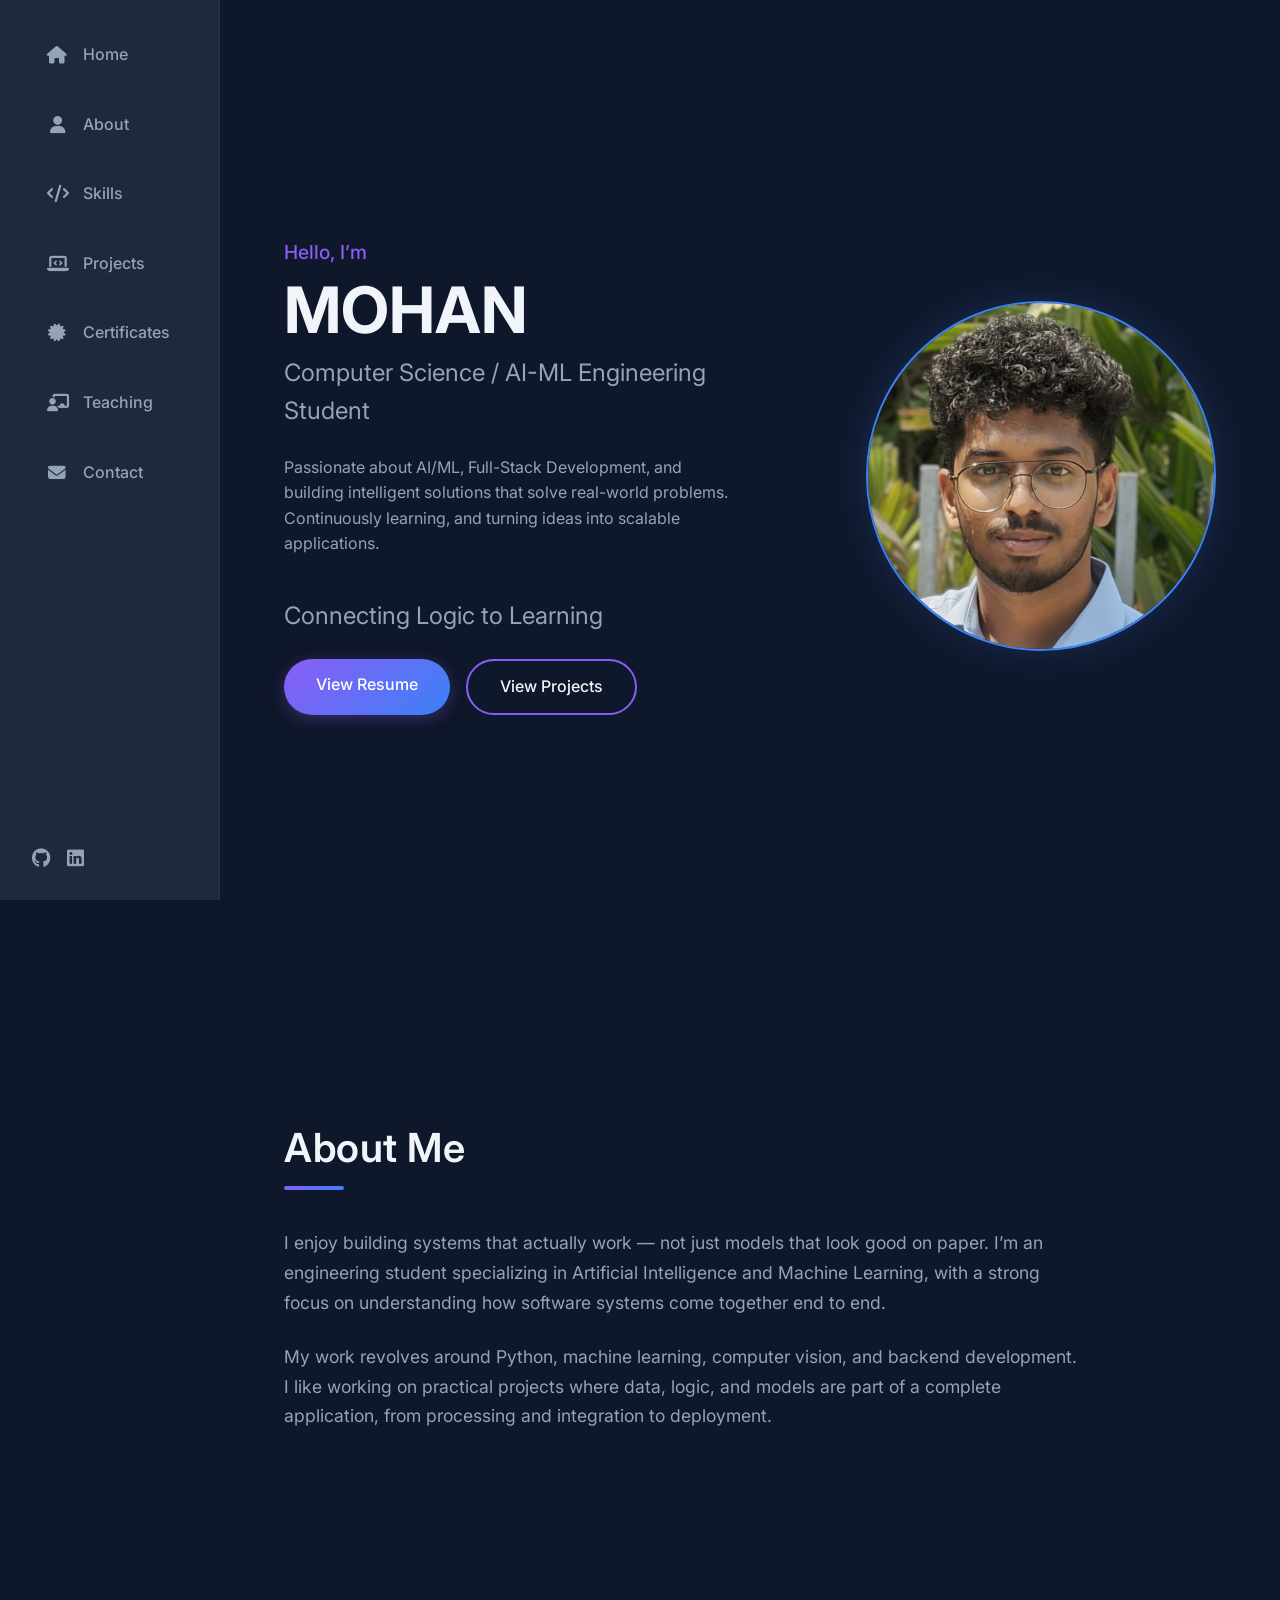
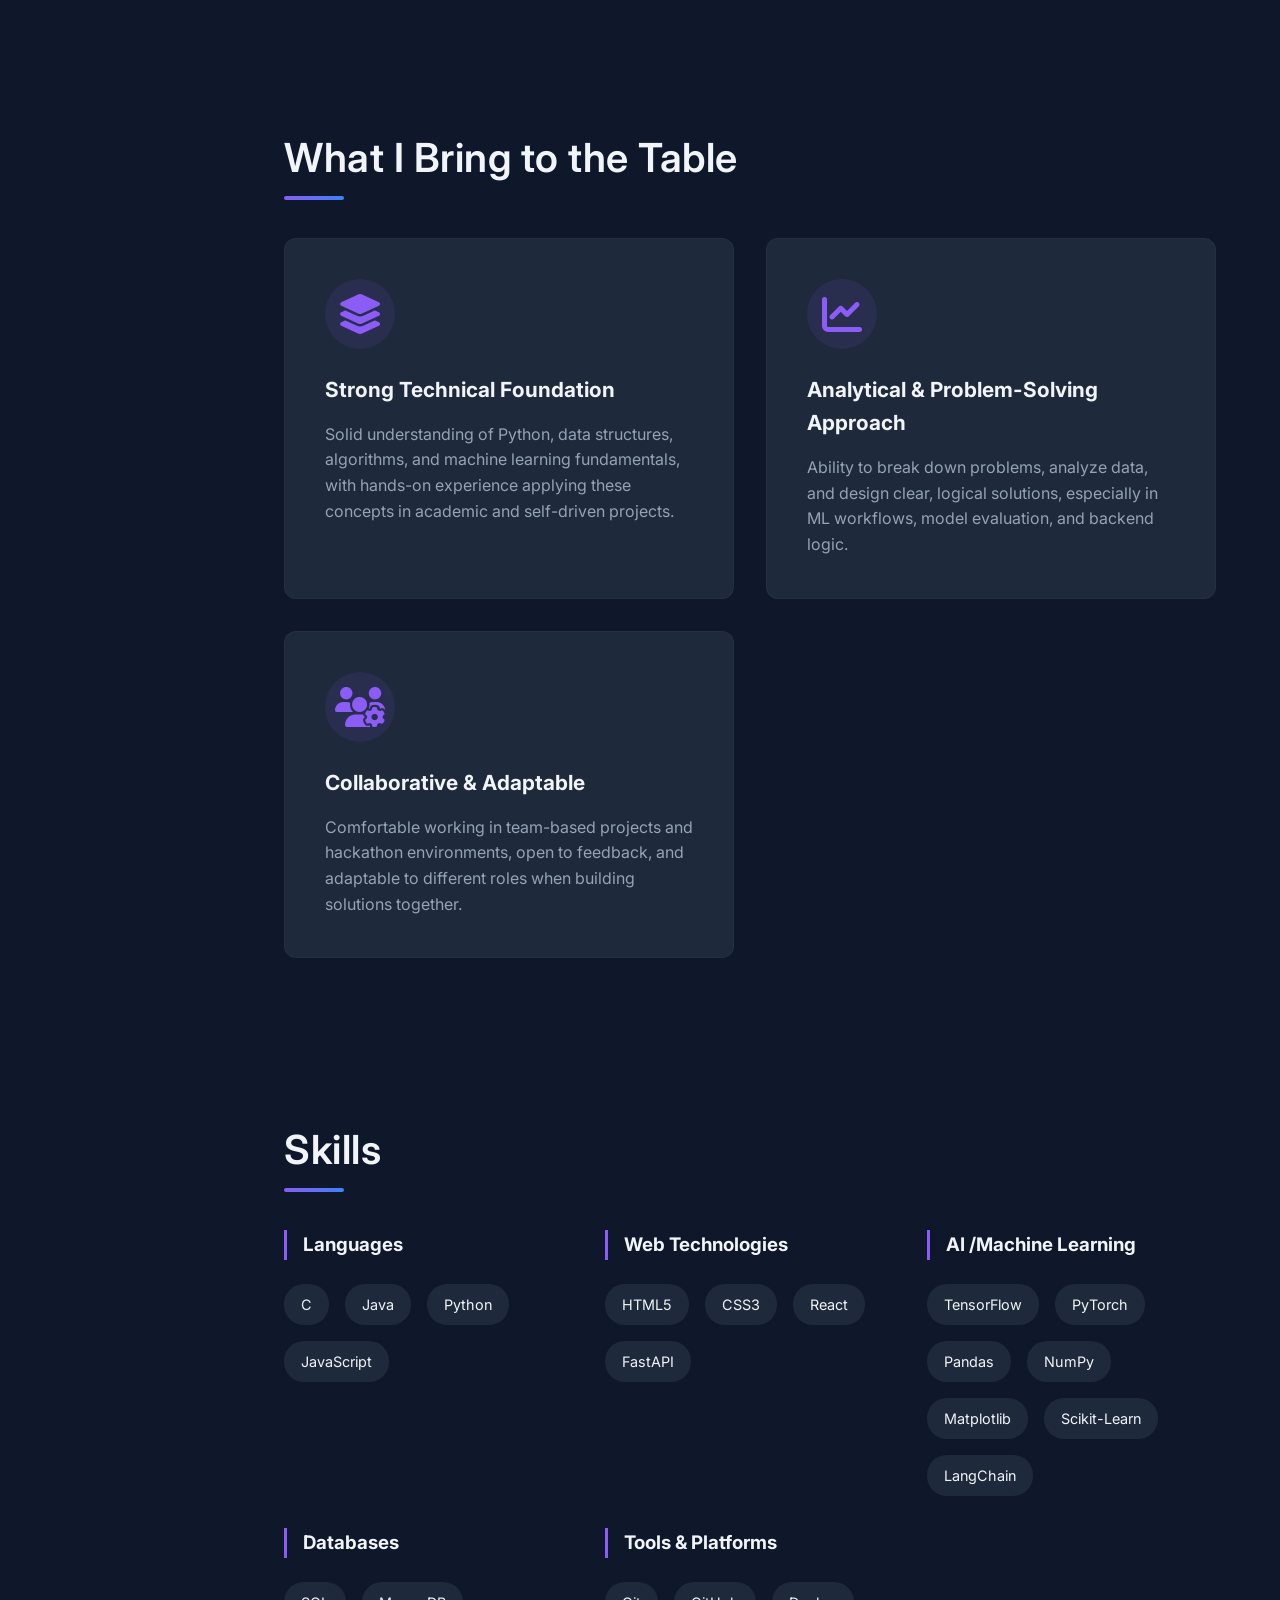
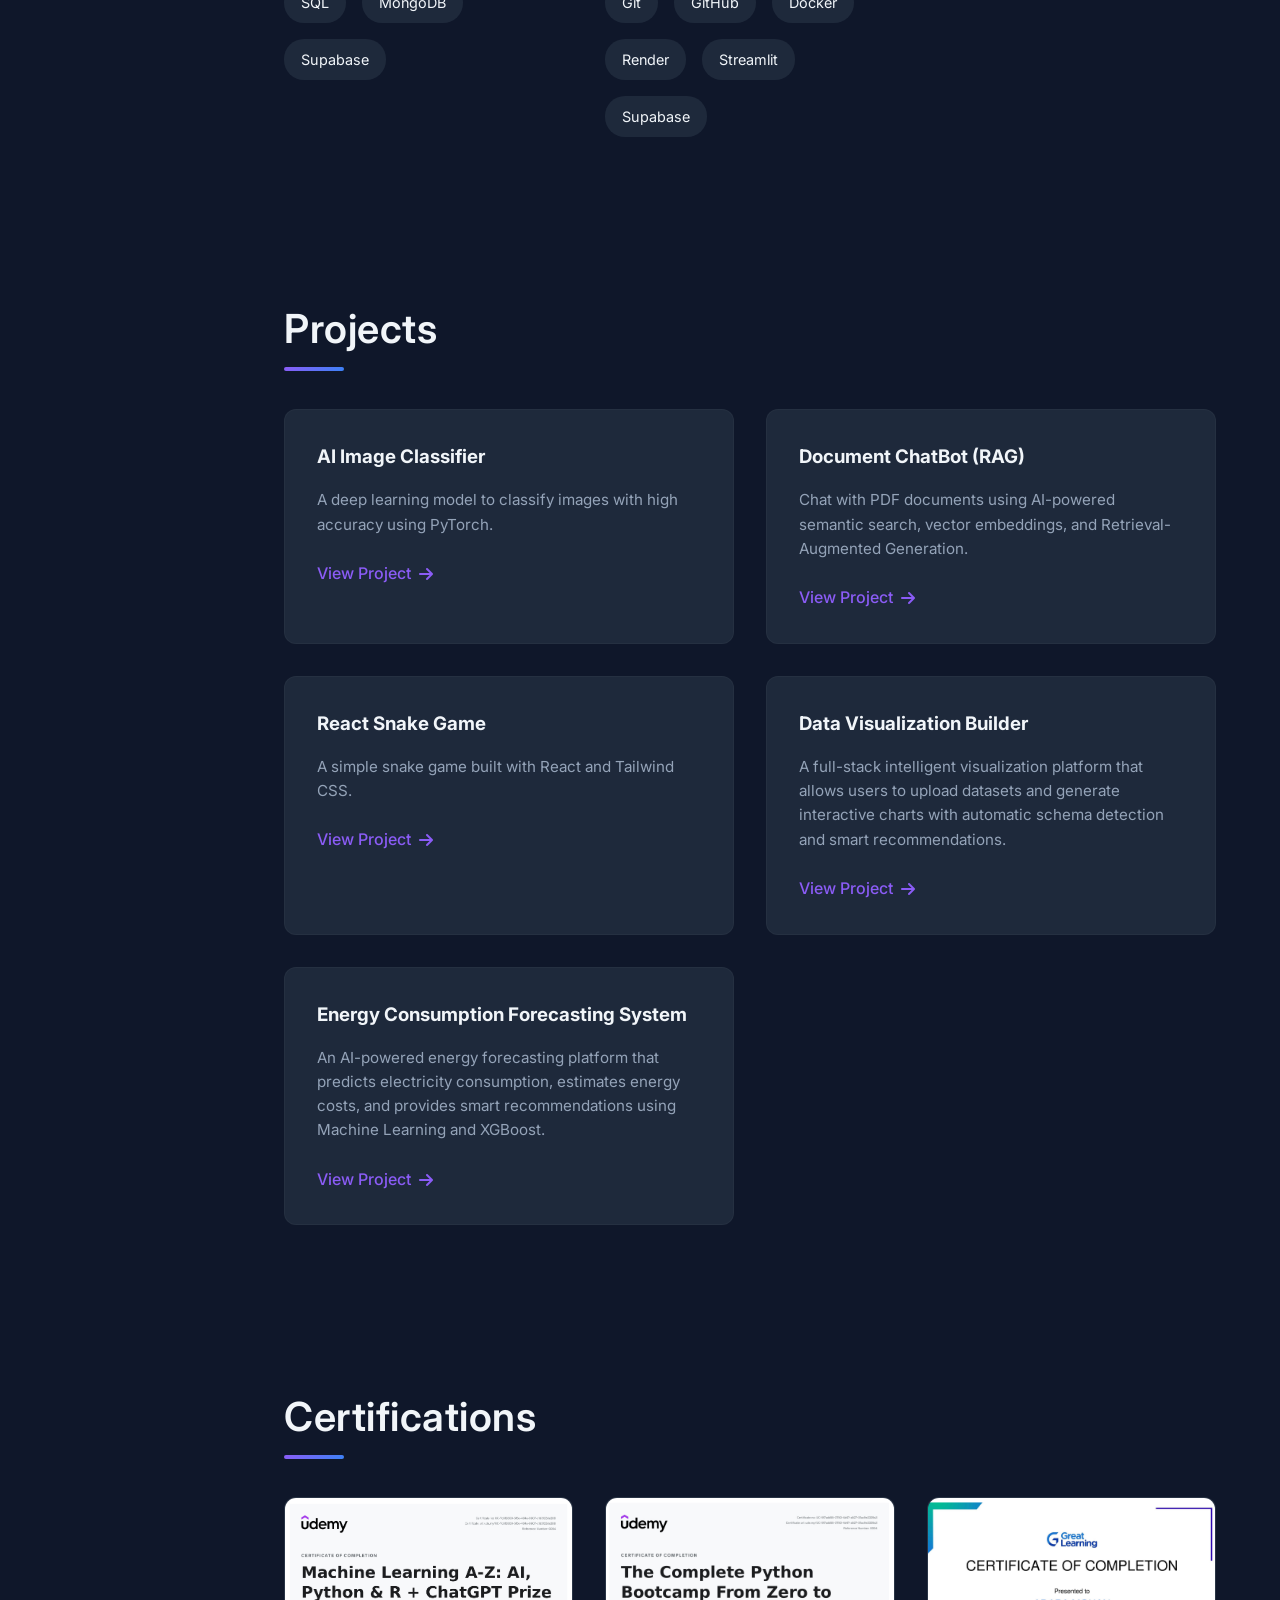
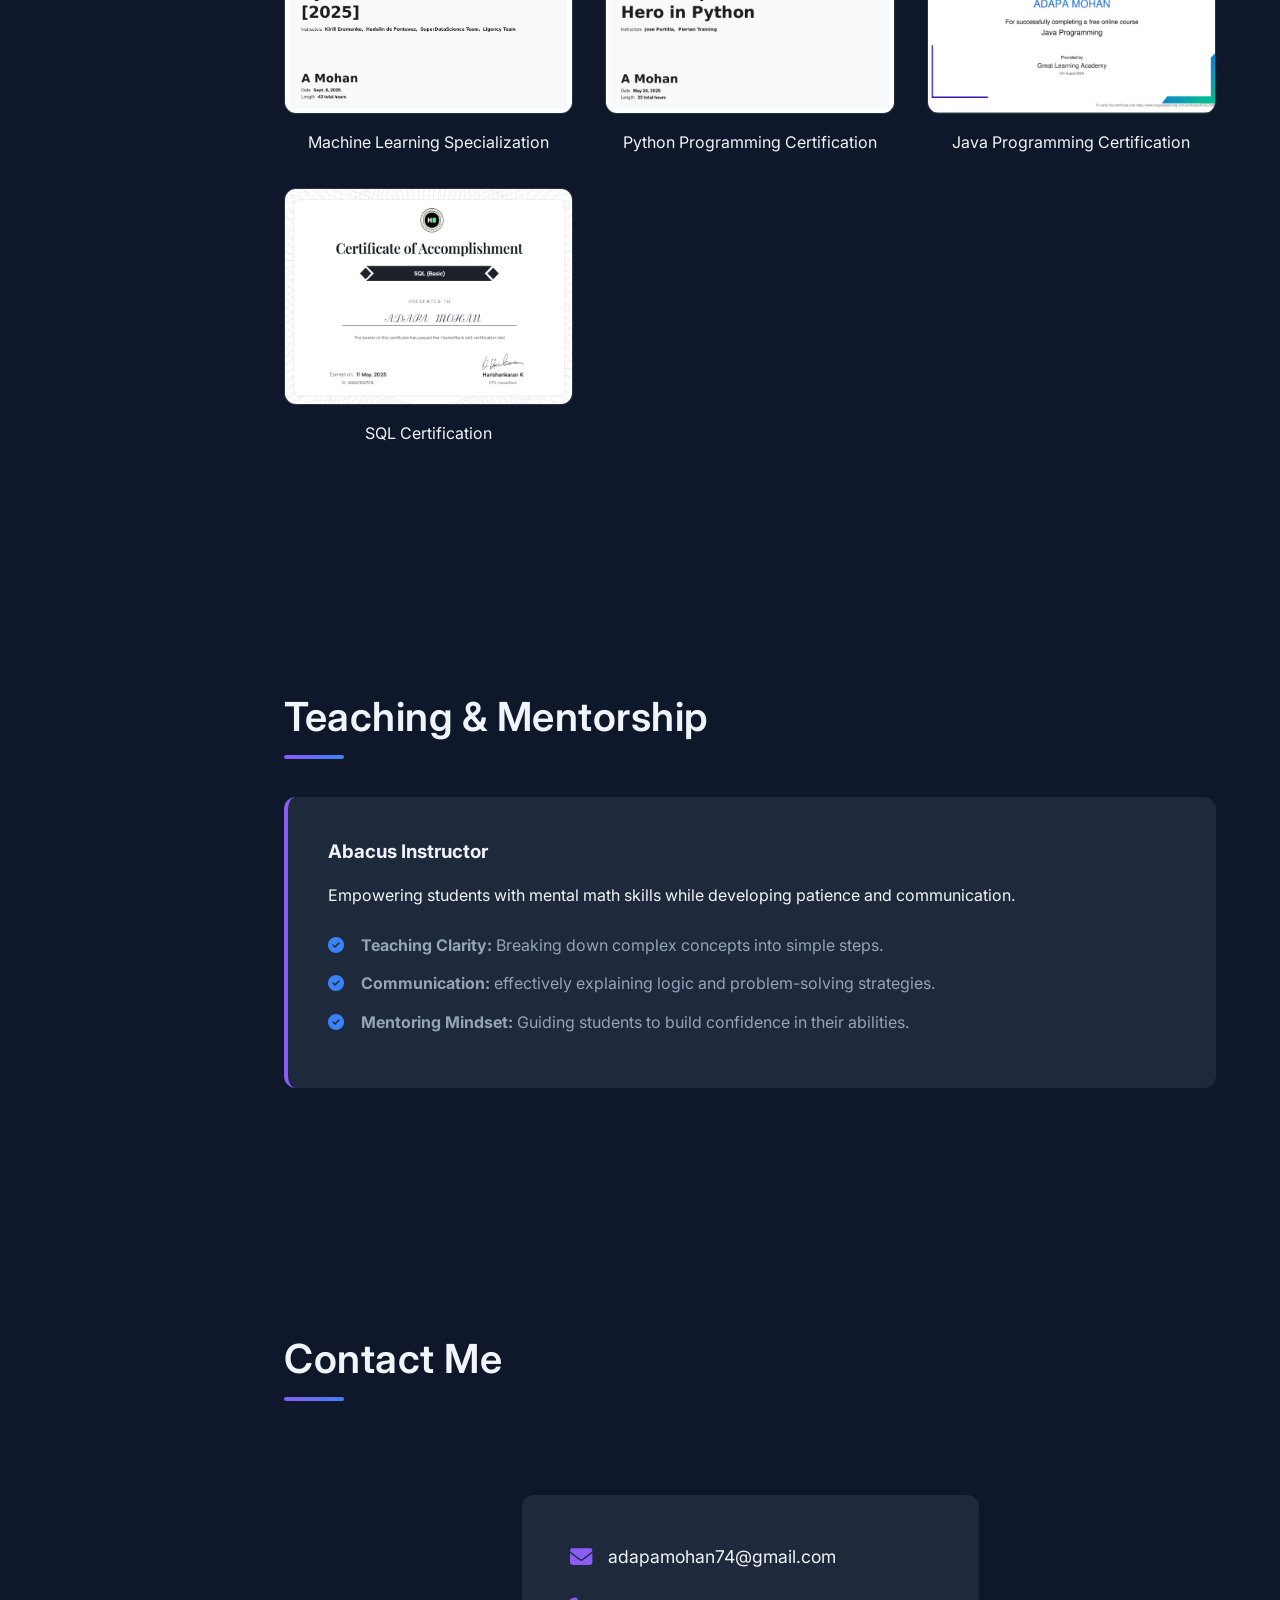
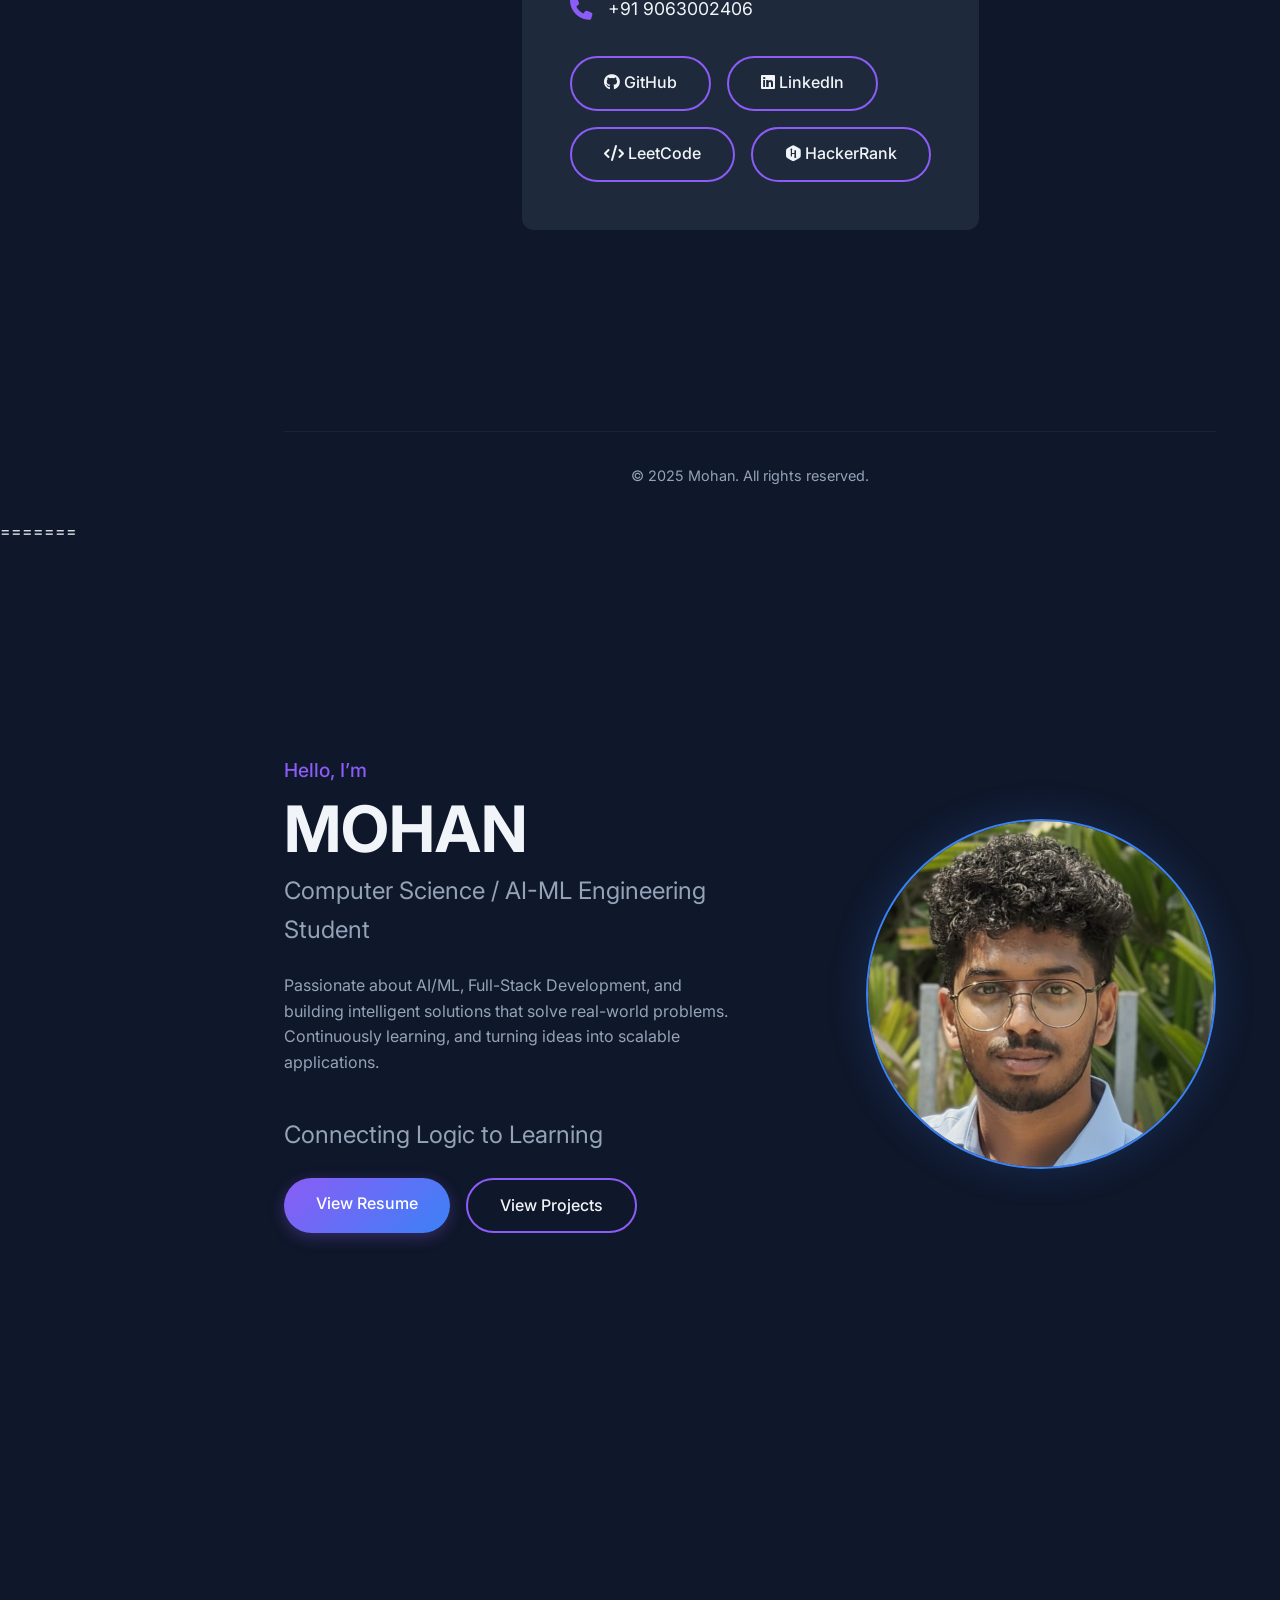
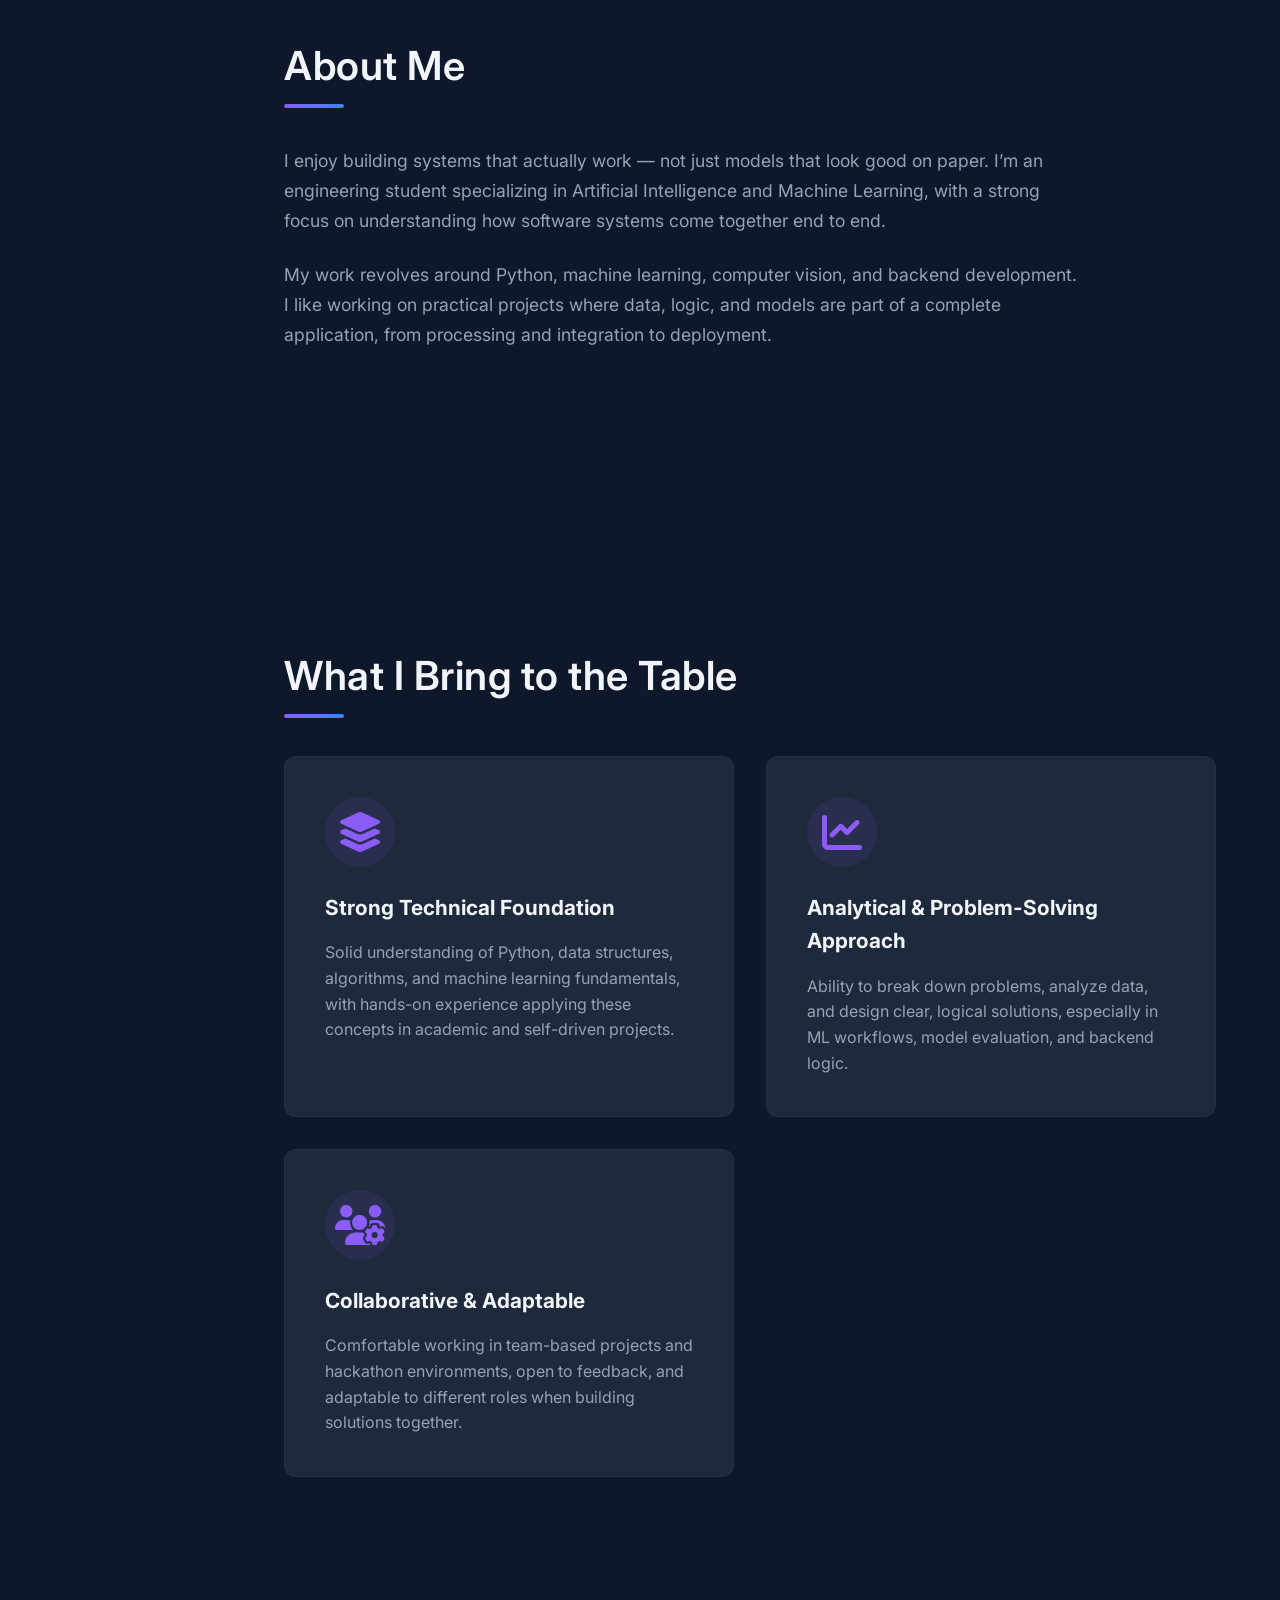
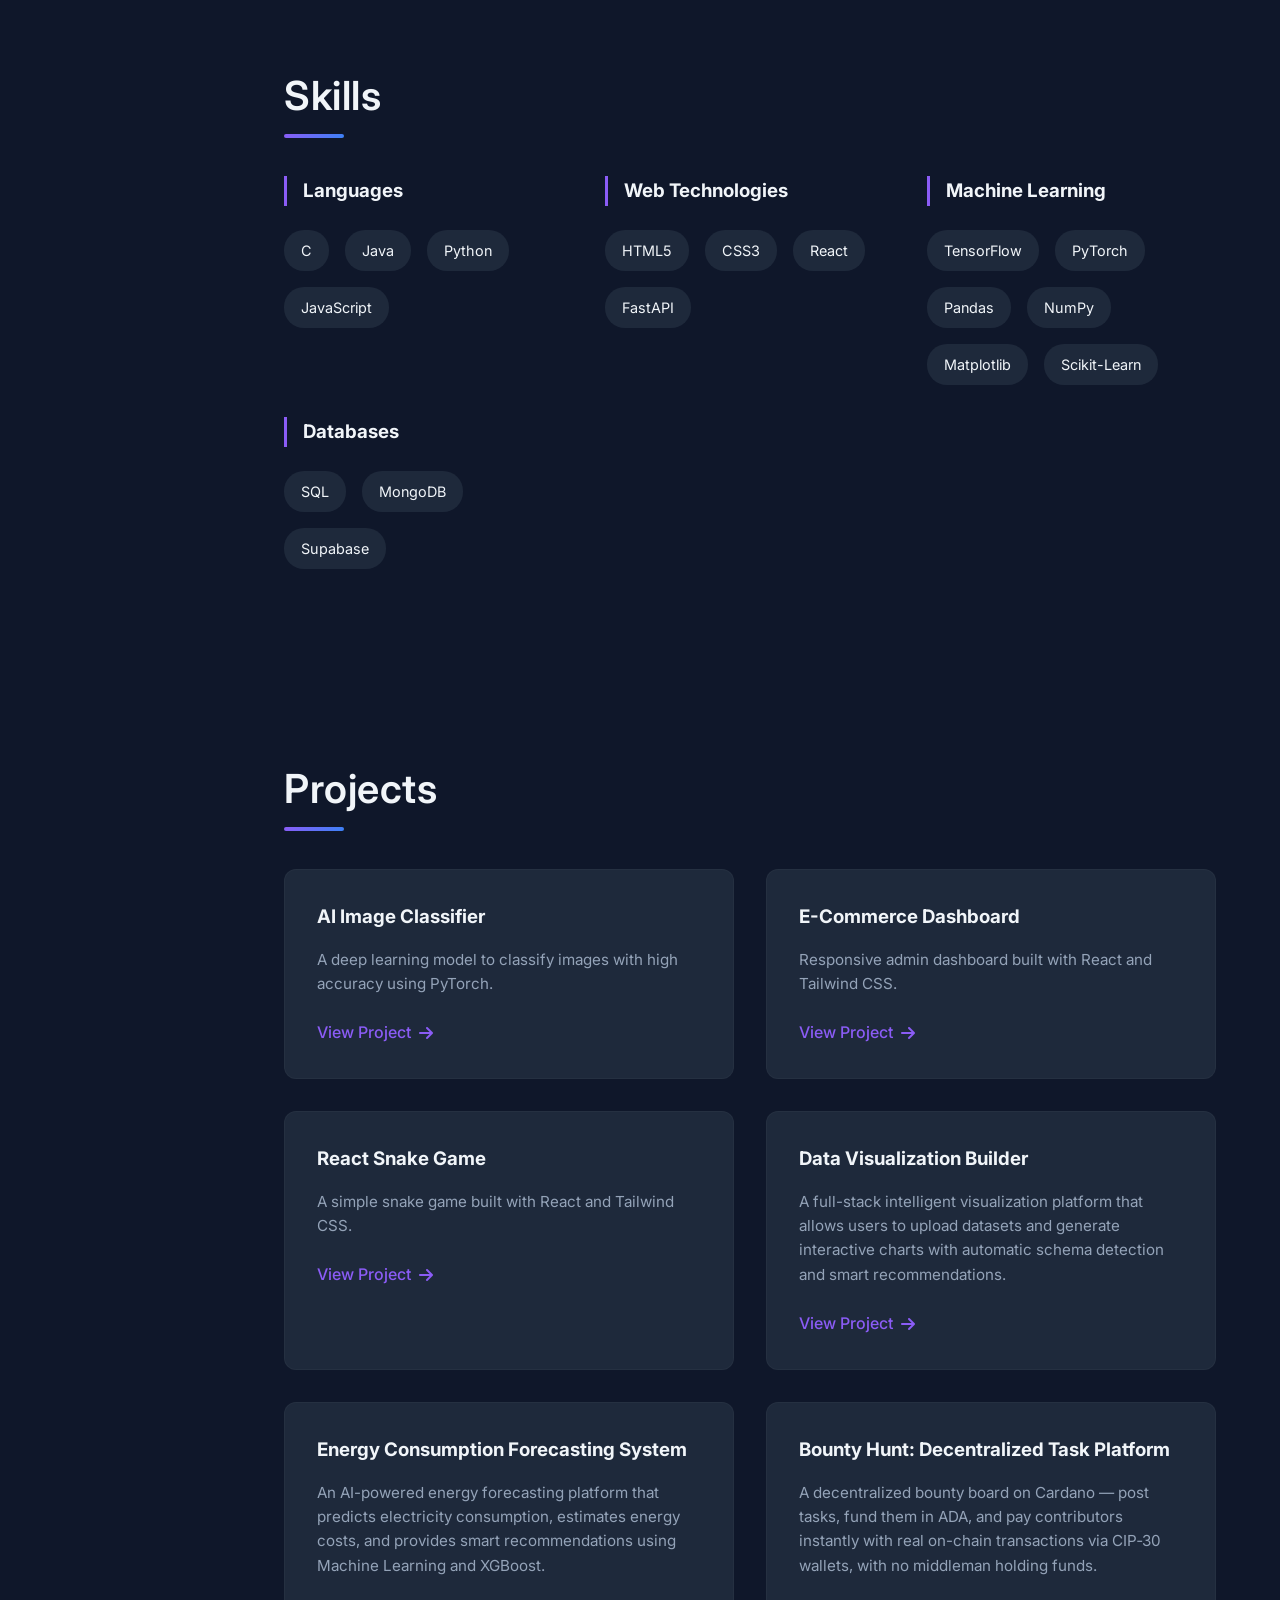
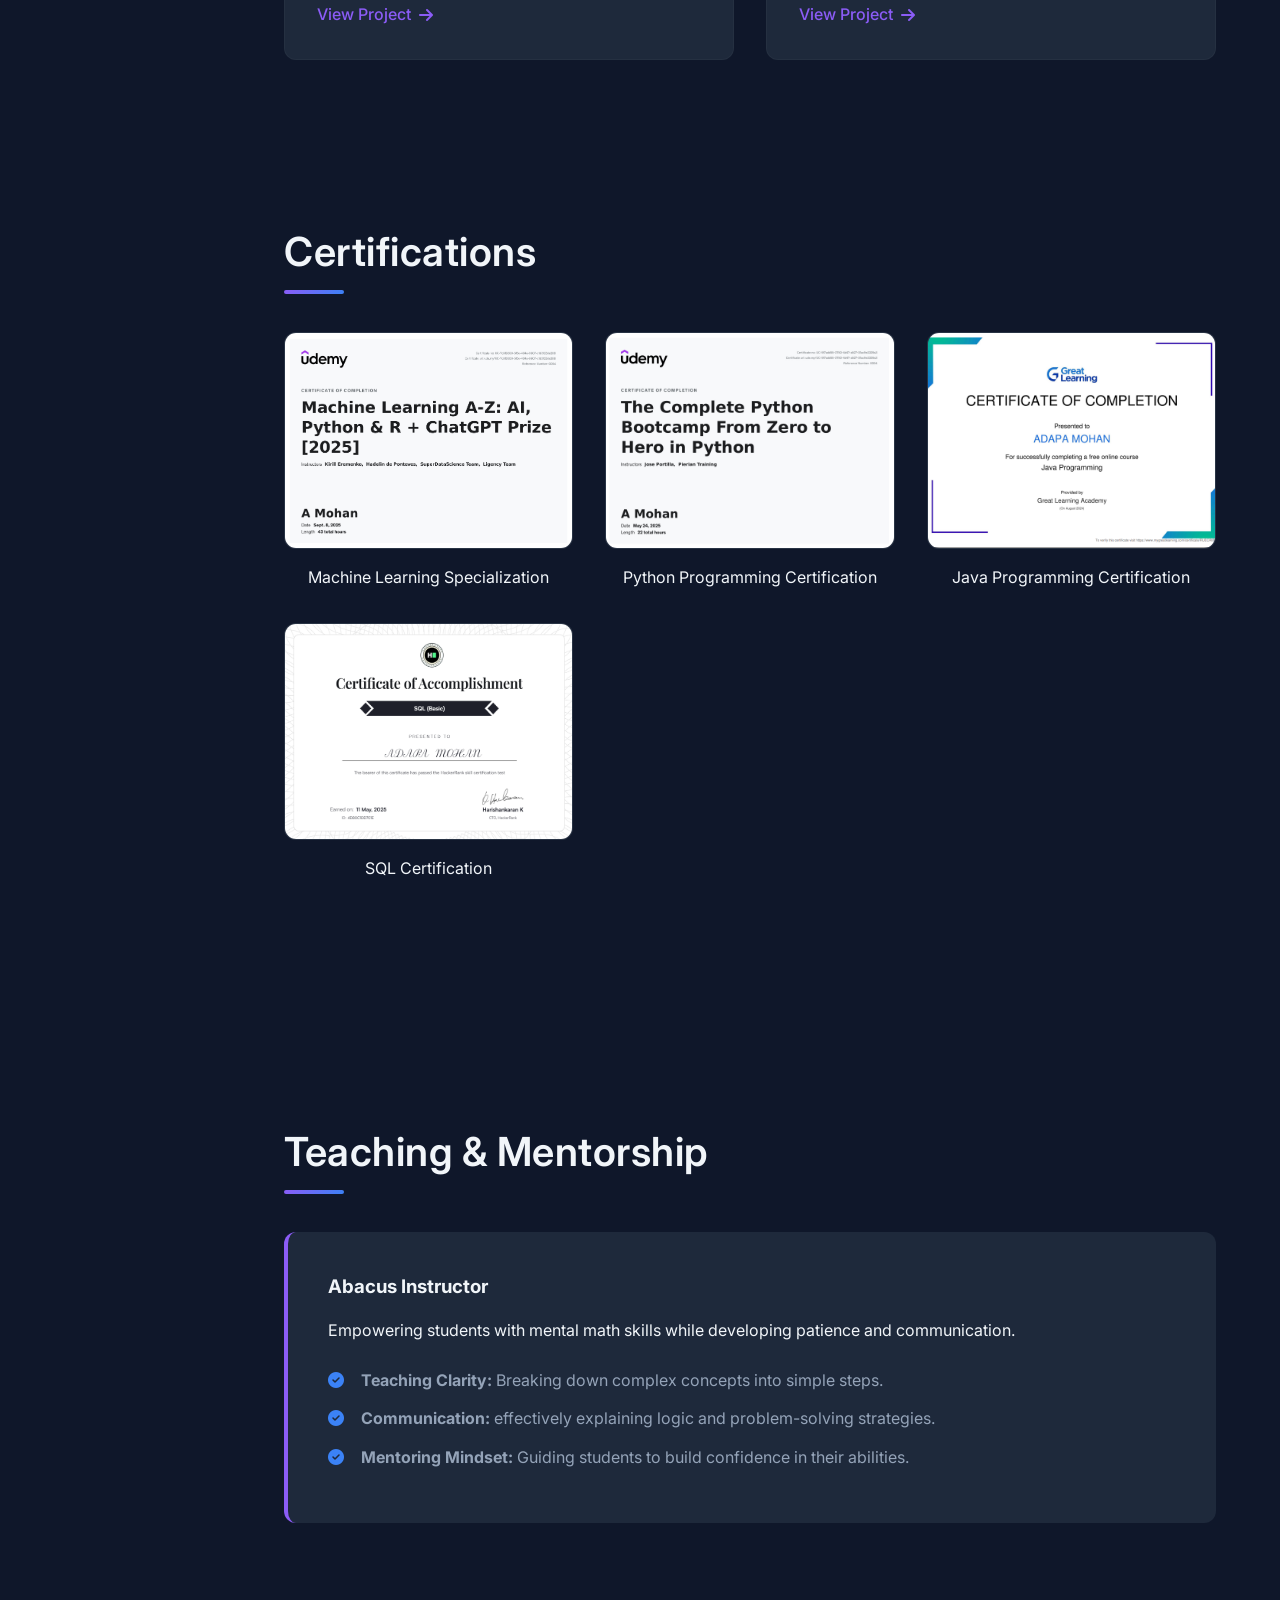
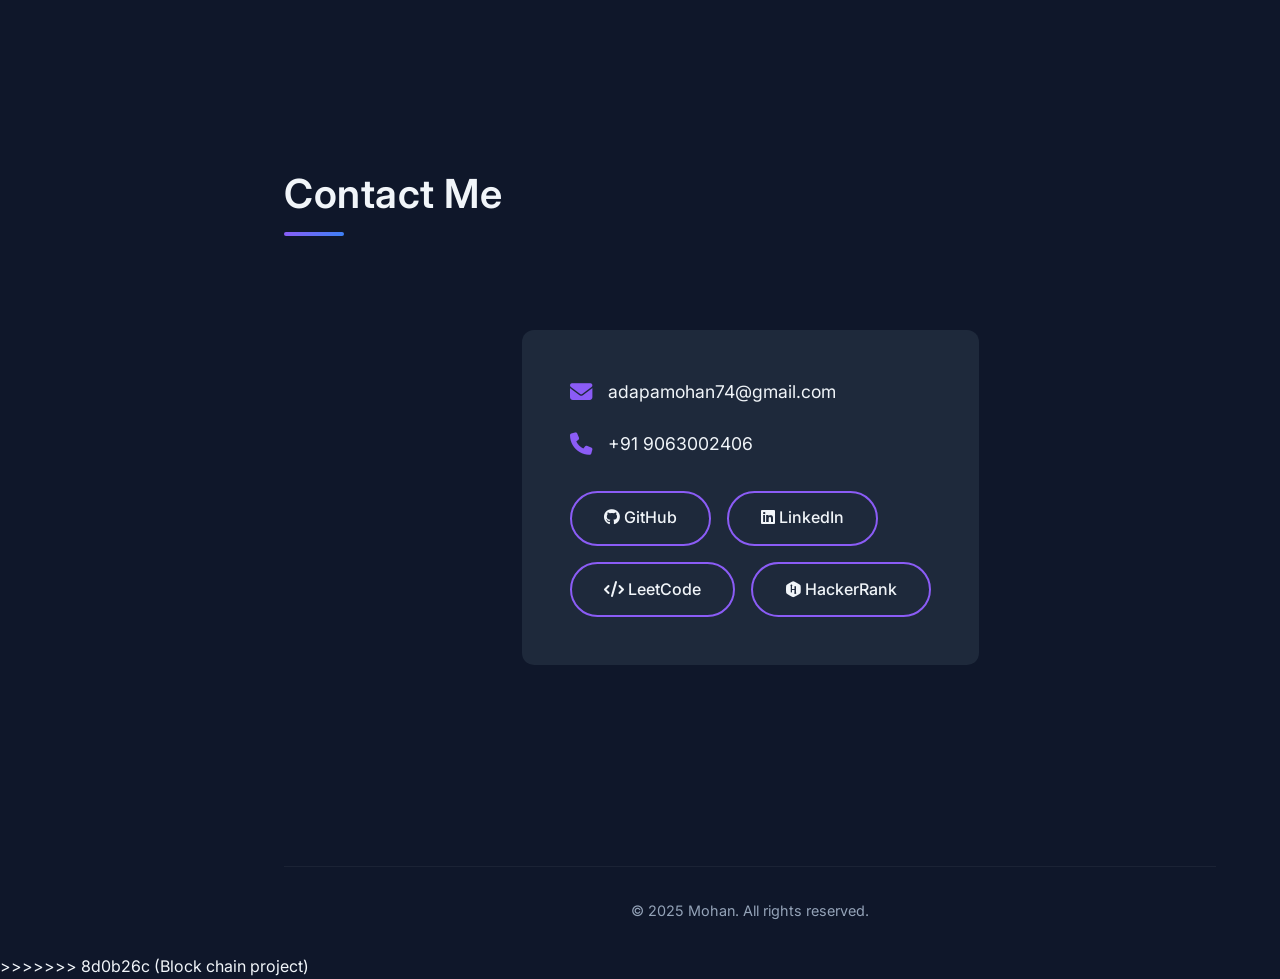
==== commit ea4db5fa: "Block chain project" ====
--- a/index.html
+++ b/index.html
@@ -1,3 +1,4 @@
+<<<<<<< HEAD
 <!DOCTYPE html>
 <html lang="en">
 
@@ -332,4 +333,343 @@
     <script src="script.js"></script>
 </body>
 
+=======
+<!DOCTYPE html>
+<html lang="en">
+
+<head>
+    <meta charset="UTF-8">
+    <meta name="viewport" content="width=device-width, initial-scale=1.0">
+    <title>Mohan | CS & AI-ML Student</title>
+    <!-- Fonts -->
+    <link rel="preconnect" href="https://fonts.googleapis.com">
+    <link rel="preconnect" href="https://fonts.gstatic.com" crossorigin>
+    <link href="https://fonts.googleapis.com/css2?family=Inter:wght@300;400;500;600;700&display=swap" rel="stylesheet">
+    <link rel="stylesheet" href="style.css">
+    <!-- FontAwesome for Icons -->
+    <link rel="stylesheet" href="https://cdnjs.cloudflare.com/ajax/libs/font-awesome/6.4.0/css/all.min.css">
+</head>
+
+<body>
+
+    <!-- Navigation -->
+    <nav class="sidebar">
+        <!-- Logo removed as requested -->
+        <ul class="nav-links">
+            <li><a href="#hero" class="active"><i class="fas fa-home"></i> <span>Home</span></a></li>
+            <li><a href="#about"><i class="fas fa-user"></i> <span>About</span></a></li>
+            <li><a href="#skills"><i class="fas fa-code"></i> <span>Skills</span></a></li>
+            <li><a href="#projects"><i class="fas fa-laptop-code"></i> <span>Projects</span></a></li>
+            <li><a href="#certificates"><i class="fas fa-certificate"></i> <span>Certificates</span></a></li>
+            <li><a href="#teaching"><i class="fas fa-chalkboard-teacher"></i> <span>Teaching</span></a></li>
+            <li><a href="#contact"><i class="fas fa-envelope"></i> <span>Contact</span></a></li>
+        </ul>
+        <div class="social-links-mini">
+            <a href="https://github.com/Mohan24th" target="_blank" title="GitHub"><i class="fab fa-github"></i></a>
+            <a href="https://www.linkedin.com/in/adapa-mohan-33796a281/" target="_blank" title="LinkedIn"><i
+                    class="fab fa-linkedin"></i></a>
+        </div>
+    </nav>
+
+    <!-- Main Content -->
+    <main class="content">
+
+        <!-- Hero Section -->
+        <section id="hero">
+            <div class="hero-text">
+                <span class="greeting">Hello, I’m</span>
+                <h1> MOHAN</h1>
+                <h2>Computer Science / AI-ML Engineering Student</h2>
+                <p>
+                    Passionate about AI/ML, Full-Stack Development, and building intelligent solutions that solve
+                    real-world problems.
+                    Continuously learning, and turning ideas into scalable applications.
+                </p>
+                <h2>Connecting Logic to Learning</h2>
+                <div class="cta-group">
+                    <a href="Assets/Resume.pdf" target="_blank" class="btn btn-primary">View Resume</a>
+                    <a href="#projects" class="btn btn-outline">View Projects</a>
+                </div>
+            </div>
+            <div class="hero-image">
+                <!-- Profile Image -->
+                <div class="img-placeholder">
+                    <img src="Assets/my_professional_photo.jpeg" alt="Mohan">
+                </div>
+            </div>
+        </section>
+
+        <!-- About Section -->
+        <section id="about">
+            <h2 class="section-title">About Me</h2>
+            <div class="section-content">
+                <p class="summary">
+                    I enjoy building systems that actually work — not just models that look good on paper.
+                    I’m an engineering student specializing in Artificial Intelligence and Machine Learning,
+                    with a strong focus on understanding how software systems come together end to end.
+                </p>
+
+                <p class="summary">
+                    My work revolves around Python, machine learning, computer vision, and backend development.
+                    I like working on practical projects where data, logic, and models are part of a complete
+                    application, from processing and integration to deployment.
+                </p>
+            </div>
+
+        </section>
+
+        <!-- What I Bring to the Table Section -->
+        <section id="what-i-bring">
+            <h2 class="section-title">What I Bring to the Table</h2>
+            <div class="value-grid">
+                <!-- Card 1 -->
+                <div class="value-card">
+                    <div class="icon-box">
+                        <i class="fas fa-layer-group"></i>
+                    </div>
+                    <h3>Strong Technical Foundation</h3>
+                    <p>
+                        Solid understanding of Python, data structures, algorithms, and machine learning fundamentals,
+                        with hands-on experience applying these concepts in academic and self-driven projects.
+                    </p>
+                </div>
+                <!-- Card 2 -->
+                <div class="value-card">
+                    <div class="icon-box">
+                        <i class="fas fa-chart-line"></i>
+                    </div>
+                    <h3>Analytical & Problem-Solving Approach</h3>
+                    <p>
+                        Ability to break down problems, analyze data, and design clear, logical solutions, especially in
+                        ML workflows, model evaluation, and backend logic.
+                    </p>
+                </div>
+                <!-- Card 3 -->
+                <div class="value-card">
+                    <div class="icon-box">
+                        <i class="fas fa-users-cog"></i>
+                    </div>
+                    <h3>Collaborative & Adaptable</h3>
+                    <p>
+                        Comfortable working in team-based projects and hackathon environments, open to feedback, and
+                        adaptable to different roles when building solutions together.
+                    </p>
+                </div>
+            </div>
+        </section>
+
+        <!-- Skills Section -->
+        <section id="skills">
+            <h2 class="section-title">Skills</h2>
+            <div class="skills-grid">
+                <div class="skill-category">
+                    <h3>Languages</h3>
+                    <div class="skill-pills">
+                        <span>C</span>
+                        <span>Java</span>
+                        <span>Python</span>
+                        <span>JavaScript</span>
+                    </div>
+                </div>
+                <div class="skill-category">
+                    <h3>Web Technologies</h3>
+                    <div class="skill-pills">
+                        <span>HTML5</span>
+                        <span>CSS3</span>
+                        <span>React</span>
+                        <span>FastAPI</span>
+                    </div>
+                </div>
+                <div class="skill-category">
+                    <h3>Machine Learning</h3>
+                    <div class="skill-pills">
+                        <span>TensorFlow</span>
+                        <span>PyTorch</span>
+                        <span>Pandas</span>
+                        <span>NumPy</span>
+                        <span>Matplotlib</span>
+                        <span>Scikit-Learn</span>
+                    </div>
+                </div>
+                <div class="skill-category">
+                    <h3>Databases</h3>
+                    <div class="skill-pills">
+                        <span>SQL</span>
+                        <span>MongoDB</span>
+                        <span>Supabase</span>
+                    </div>
+                </div>
+            </div>
+        </section>
+
+        <!-- Projects Section -->
+        <section id="projects">
+            <h2 class="section-title">Projects</h2>
+            <div class="projects-grid">
+                <!-- Project Card 1 -->
+                <article class="project-card">
+                    <div class="card-content">
+                        <h3>AI Image Classifier</h3>
+                        <p>A deep learning model to classify images with high accuracy using PyTorch.</p>
+                        <a href="projects/ai-image-classifier.html" class="btn-text">View Project <i
+                                class="fas fa-arrow-right"></i></a>
+                    </div>
+                </article>
+                <!-- Project Card 2 -->
+                <article class="project-card">
+                    <div class="card-content">
+                        <h3>E-Commerce Dashboard</h3>
+                        <p>Responsive admin dashboard built with React and Tailwind CSS.</p>
+                        <a href="projects/vasavi-dashboard.html" class="btn-text">View Project <i
+                                class="fas fa-arrow-right"></i></a>
+                    </div>
+                </article>
+                <!-- Project Card 3 -->
+                <article class="project-card">
+                    <div class="card-content">
+                        <h3>React Snake Game</h3>
+                        <p>A simple snake game built with React and Tailwind CSS.</p>
+                        <a href="projects/snake_game.html" class="btn-text">View Project <i
+                                class="fas fa-arrow-right"></i></a>
+                    </div>
+                </article>
+                <!-- Project Card 4 -->
+                <article class="project-card">
+                    <div class="card-content">
+                        <h3>Data Visualization Builder</h3>
+                        <p>
+                            A full-stack intelligent visualization platform that allows users
+                            to upload datasets and generate interactive charts with automatic
+                            schema detection and smart recommendations.
+                        </p>
+                        <a href="projects/vizcraft.html" class="btn-text">
+                            View Project <i class="fas fa-arrow-right"></i>
+                        </a>
+                    </div>
+                </article>
+                <!-- Project Card 5 -->
+                <article class="project-card">
+                    <div class="card-content">
+                        <h3>Energy Consumption Forecasting System</h3>
+                        <p>
+                            An AI-powered energy forecasting platform that predicts electricity
+                            consumption, estimates energy costs, and provides smart recommendations
+                            using Machine Learning and XGBoost.
+                        </p>
+                        <a href="projects/energy_forcasting.html" class="btn-text">
+                            View Project <i class="fas fa-arrow-right"></i>
+                        </a>
+                    </div>
+                </article>
+
+                <!-- Project Card 6 -->
+                <article class="project-card">
+                    <div class="card-content">
+                        <h3>Bounty Hunt: Decentralized Task Platform</h3>
+                        <p>
+                            A decentralized bounty board on Cardano — post tasks, fund them in ADA,
+                            and pay contributors instantly with real on-chain transactions via
+                            CIP‑30 wallets, with no middleman holding funds.
+                        </p>
+                        <a href="projects/bounty_hunt.html" class="btn-text">
+                            View Project <i class="fas fa-arrow-right"></i>
+                        </a>
+                    </div>
+                </article>
+            </div>
+        </section>
+
+        <!-- Certificates Section -->
+        <section id="certificates">
+            <h2 class="section-title">Certifications</h2>
+
+            <div class="certificates-grid">
+                <div class="cert-card">
+                    <div class="cert-placeholder">
+                        <img src="Assets/MachineLearning_c.jpg" alt="Machine Learning Certification">
+                    </div>
+                    <p>Machine Learning Specialization</p>
+                </div>
+
+                <div class="cert-card">
+                    <div class="cert-placeholder">
+                        <img src="Assets/python_c.png" alt="Python Certification">
+                    </div>
+                    <p>Python Programming Certification</p>
+                </div>
+
+                <div class="cert-card">
+                    <div class="cert-placeholder">
+                        <img src="Assets/java_c.png" alt="Java Certification">
+                    </div>
+                    <p>Java Programming Certification</p>
+                </div>
+
+                <div class="cert-card">
+                    <div class="cert-placeholder">
+                        <img src="Assets/sql_c.png" alt="SQL Certification">
+                    </div>
+                    <p>SQL Certification</p>
+                </div>
+            </div>
+        </section>
+
+        <!-- Teaching Section -->
+        <section id="teaching">
+            <h2 class="section-title">Teaching & Mentorship</h2>
+            <div class="teaching-card">
+                <h3>Abacus Instructor </h3>
+                <p class="role-desc">
+                    Empowering students with mental math skills while developing patience and communication.
+                </p>
+                <ul class="teaching-highlights">
+                    <li><i class="fas fa-check-circle"></i> <strong>Teaching Clarity:</strong> Breaking down complex
+                        concepts into simple steps.</li>
+                    <li><i class="fas fa-check-circle"></i> <strong>Communication:</strong> effectively explaining logic
+                        and problem-solving strategies.</li>
+                    <li><i class="fas fa-check-circle"></i> <strong>Mentoring Mindset:</strong> Guiding students to
+                        build confidence in their abilities.</li>
+                </ul>
+            </div>
+        </section>
+
+        <!-- Contact Section -->
+        <section id="contact">
+            <h2 class="section-title">Contact Me</h2>
+            <div class="contact-container">
+                <div class="contact-info">
+                    <div class="contact-item">
+                        <i class="fas fa-envelope"></i>
+                        <span>adapamohan74@gmail.com</span>
+                    </div>
+                    <div class="contact-item">
+                        <i class="fas fa-phone"></i>
+                        <span>+91 9063002406</span>
+                    </div>
+                    <div class="contact-links">
+                        <a href="https://github.com/Mohan24th" target="_blank" class="btn btn-outline"><i
+                                class="fab fa-github"></i> GitHub</a>
+                        <a href="https://www.linkedin.com/in/adapa-mohan-33796a281/" target="_blank"
+                            class="btn btn-outline"><i class="fab fa-linkedin"></i> LinkedIn</a>
+                    </div>
+                    <div class="contact-links" style="margin-top: 1rem;">
+                        <a href="https://leetcode.com/u/Adapamohan/" target="_blank" class="btn btn-outline"><i
+                                class="fas fa-code"></i> LeetCode</a>
+                        <a href="https://www.hackerrank.com/profile/adapamohan74" target="_blank"
+                            class="btn btn-outline"><i class="fab fa-hackerrank"></i> HackerRank</a>
+                    </div>
+                </div>
+            </div>
+        </section>
+
+        <footer>
+            <p>&copy; 2025 Mohan. All rights reserved.</p>
+        </footer>
+
+    </main>
+
+    <script src="script.js"></script>
+</body>
+
+>>>>>>> 8d0b26c (Block chain project)
 </html>
--- a/style.css
+++ b/style.css
@@ -1,657 +1,657 @@
-:root {
-    /* Colors */
-    --bg-color: #0F172A;
-    /* Dark Slate Blue tone */
-    --bg-secondary: #1E293B;
-    --text-primary: #F1F5F9;
-    --text-secondary: #94A3B8;
-    --accent-primary: #8B5CF6;
-    /* Violet */
-    --accent-secondary: #3B82F6;
-    /* Blue */
-    --accent-gradient: linear-gradient(135deg, #8B5CF6 0%, #3B82F6 100%);
-
-    /* Spacing */
-    --nav-width: 220px;
-    --section-spacing: 120px;
-
-    /* Config */
-    --border-radius: 12px;
-    --transition: all 0.3s ease;
-}
-
-.summary {
-    max-width: 720px;
-    line-height: 1.7;
-    font-size: 1rem;
-    font-weight: 400;
-    color: #cbd5e1;
-    margin-bottom: 1.5rem;
-}
-
-.section-title {
-    font-weight: 601;
-    letter-spacing: 0.5px;
-}
-
-
-* {
-    margin: 0;
-    padding: 0;
-    box-sizing: border-box;
-    scroll-behavior: smooth;
-}
-
-body {
-    font-family: 'Inter', sans-serif;
-    background-color: var(--bg-color);
-    color: var(--text-primary);
-    line-height: 1.6;
-    overflow-x: hidden;
-}
-
-a {
-    text-decoration: none;
-    color: inherit;
-}
-
-/* Scrollbar */
-::-webkit-scrollbar {
-    width: 8px;
-}
-
-::-webkit-scrollbar-track {
-    background: var(--bg-color);
-}
-
-::-webkit-scrollbar-thumb {
-    background: var(--bg-secondary);
-    border-radius: 4px;
-}
-
-::-webkit-scrollbar-thumb:hover {
-    background: var(--accent-primary);
-}
-
-/* Layout */
-.sidebar {
-    position: fixed;
-    left: 0;
-    top: 0;
-    height: 100vh;
-    width: var(--nav-width);
-    background: var(--bg-secondary);
-    display: flex;
-    flex-direction: column;
-    justify-content: center;
-    /* Center vertically */
-    align-items: flex-start;
-    /* Left align content */
-    padding: 2rem;
-    z-index: 1000;
-    border-right: 1px solid rgba(255, 255, 255, 0.05);
-}
-
-.content {
-    margin-left: var(--nav-width);
-    padding: 0 4rem;
-    max-width: 1200px;
-}
-
-/* Navigation */
-.logo {
-    display: none;
-    /* User requested removal */
-}
-
-.nav-links {
-    list-style: none;
-    display: flex;
-    flex-direction: column;
-    gap: 1.5rem;
-    width: 100%;
-}
-
-.nav-links li {
-    width: 100%;
-}
-
-.nav-links a {
-    color: var(--text-secondary);
-    font-size: 1rem;
-    font-weight: 500;
-    transition: var(--transition);
-    display: flex;
-    align-items: center;
-    gap: 1rem;
-    padding: 10px 15px;
-    border-radius: 8px;
-    width: 100%;
-}
-
-.nav-links a i {
-    width: 20px;
-    /* Fixed width for icon alignment */
-    text-align: center;
-    font-size: 1.1rem;
-}
-
-.nav-links a:hover,
-.nav-links a.active {
-    color: var(--text-primary);
-    background: rgba(255, 255, 255, 0.05);
-    transform: translateX(5px);
-}
-
-.nav-links a.active {
-    background: linear-gradient(90deg, rgba(139, 92, 246, 0.1) 0%, transparent 100%);
-    color: var(--accent-primary);
-    border-left: 3px solid var(--accent-primary);
-}
-
-/* Hide the old active line style */
-.nav-links a.active::after {
-    display: none;
-}
-
-.social-links-mini {
-    margin-top: auto;
-    /* Push to bottom */
-    display: flex;
-    flex-direction: row;
-    /* Horizontal icons at bottom */
-    gap: 1rem;
-    padding-top: 2rem;
-}
-
-.social-links-mini a {
-    color: var(--text-secondary);
-    font-size: 1.2rem;
-    transition: var(--transition);
-}
-
-.social-links-mini a:hover {
-    color: var(--accent-primary);
-}
-
-/* Typography & Common elements */
-h1,
-h2,
-h3 {
-    color: var(--text-primary);
-    font-weight: 700;
-}
-
-.section-title {
-    font-size: 2.5rem;
-    margin-bottom: 3rem;
-    position: relative;
-    display: inline-block;
-}
-
-.section-title::after {
-    content: '';
-    position: absolute;
-    bottom: -10px;
-    left: 0;
-    width: 60px;
-    height: 4px;
-    background: var(--accent-gradient);
-    border-radius: 2px;
-}
-
-section {
-    min-height: 80vh;
-    /* Not full screen unless needed, but spacious */
-    padding: 5rem 0;
-    display: flex;
-    flex-direction: column;
-    justify-content: center;
-}
-
-/* Buttons */
-.btn {
-    display: inline-block;
-    padding: 0.8rem 2rem;
-    border-radius: 30px;
-    font-weight: 500;
-    transition: var(--transition);
-    cursor: pointer;
-}
-
-.btn-primary {
-    background: var(--accent-gradient);
-    color: white;
-    box-shadow: 0 4px 15px rgba(139, 92, 246, 0.3);
-}
-
-.btn-primary:hover {
-    transform: translateY(-2px);
-    box-shadow: 0 6px 20px rgba(139, 92, 246, 0.4);
-}
-
-.btn-outline {
-    background: transparent;
-    border: 2px solid var(--accent-primary);
-    color: var(--text-primary);
-}
-
-.btn-outline:hover {
-    background: rgba(139, 92, 246, 0.1);
-}
-
-/* HERO Section */
-#hero {
-    display: flex;
-    flex-direction: row;
-    align-items: center;
-    justify-content: space-between;
-    min-height: 100vh;
-}
-
-.hero-text {
-    flex: 1;
-    padding-right: 2rem;
-}
-
-.hero-text .greeting {
-    color: var(--accent-primary);
-    font-size: 1.2rem;
-    font-weight: 500;
-    display: block;
-    margin-bottom: 0.5rem;
-}
-
-.hero-text h1 {
-    font-size: 4rem;
-    line-height: 1.1;
-    margin-bottom: 0.5rem;
-}
-
-.hero-text h2 {
-    font-size: 1.5rem;
-    color: var(--text-secondary);
-    font-weight: 400;
-    margin-bottom: 1.5rem;
-}
-
-.hero-text p {
-    color: var(--text-secondary);
-    max-width: 500px;
-    margin-bottom: 2.5rem;
-}
-
-.cta-group {
-    display: flex;
-    gap: 1rem;
-}
-
-.hero-image {
-    flex: 1;
-    display: flex;
-    justify-content: flex-end;
-}
-
-.img-placeholder {
-    width: 350px;
-    height: 350px;
-    border-radius: 50%;
-    background: var(--bg-secondary);
-    border: 2px solid var(--accent-secondary);
-    position: relative;
-    overflow: hidden;
-    /* Optional glow */
-    box-shadow: 0 0 40px rgba(59, 130, 246, 0.2);
-}
-
-.img-placeholder img {
-    width: 100%;
-    height: 100%;
-    object-fit: cover;
-    object-position: 50% 40%;
-}
-
-/* ABOUT Section */
-.summary {
-    max-width: 800px;
-    font-size: 1.1rem;
-    color: var(--text-secondary);
-}
-
-/* WHAT I BRING Section */
-.value-grid {
-    display: grid;
-    grid-template-columns: repeat(auto-fit, minmax(300px, 1fr));
-    gap: 2rem;
-}
-
-.value-card {
-    background: var(--bg-secondary);
-    border-radius: var(--border-radius);
-    padding: 2.5rem;
-    transition: var(--transition);
-    border: 1px solid rgba(255, 255, 255, 0.03);
-    display: flex;
-    flex-direction: column;
-    align-items: flex-start;
-    position: relative;
-    overflow: hidden;
-}
-
-.value-card:hover {
-    transform: translateY(-5px);
-    border-color: rgba(139, 92, 246, 0.3);
-    box-shadow: 0 10px 30px rgba(0, 0, 0, 0.2);
-}
-
-.value-card::before {
-    content: '';
-    position: absolute;
-    top: 0;
-    left: 0;
-    width: 4px;
-    height: 100%;
-    background: var(--accent-gradient);
-    opacity: 0;
-    transition: var(--transition);
-}
-
-.value-card:hover::before {
-    opacity: 1;
-}
-
-.icon-box {
-    font-size: 2.5rem;
-    margin-bottom: 1.5rem;
-    background: rgba(139, 92, 246, 0.1);
-    width: 70px;
-    height: 70px;
-    border-radius: 50%;
-    display: flex;
-    align-items: center;
-    justify-content: center;
-    color: var(--accent-primary);
-    transition: var(--transition);
-}
-
-.value-card:hover .icon-box {
-    background: var(--accent-primary);
-    color: white;
-    transform: rotateY(180deg);
-}
-
-.value-card h3 {
-    font-size: 1.3rem;
-    margin-bottom: 1rem;
-    color: var(--text-primary);
-}
-
-.value-card p {
-    color: var(--text-secondary);
-    font-size: 1rem;
-    line-height: 1.6;
-}
-
-/* SKILLS Section */
-.skills-grid {
-    display: grid;
-    grid-template-columns: repeat(auto-fit, minmax(250px, 1fr));
-    gap: 2rem;
-}
-
-.skill-category h3 {
-    margin-bottom: 1.5rem;
-    border-left: 3px solid var(--accent-primary);
-    padding-left: 1rem;
-}
-
-.skill-pills {
-    display: flex;
-    flex-wrap: wrap;
-    gap: 1rem;
-}
-
-.skill-pills span {
-    background: var(--bg-secondary);
-    padding: 0.5rem 1rem;
-    border-radius: 20px;
-    font-size: 0.9rem;
-    transition: var(--transition);
-    border: 1px solid transparent;
-}
-
-.skill-pills span:hover {
-    border-color: var(--accent-primary);
-    color: var(--accent-primary);
-    transform: translateY(-2px);
-}
-
-/* PROJECTS Section */
-.projects-grid {
-    display: grid;
-    grid-template-columns: repeat(auto-fit, minmax(300px, 1fr));
-    gap: 2rem;
-}
-
-.project-card {
-    background: var(--bg-secondary);
-    border-radius: var(--border-radius);
-    padding: 2rem;
-    transition: var(--transition);
-    border: 1px solid rgba(255, 255, 255, 0.03);
-    display: flex;
-    flex-direction: column;
-    justify-content: space-between;
-}
-
-.project-card:hover {
-    transform: translateY(-5px);
-    border-color: rgba(139, 92, 246, 0.3);
-    box-shadow: 0 10px 30px rgba(0, 0, 0, 0.2);
-}
-
-.project-card h3 {
-    margin-bottom: 1rem;
-    color: var(--text-primary);
-}
-
-.project-card p {
-    color: var(--text-secondary);
-    margin-bottom: 1.5rem;
-    font-size: 0.95rem;
-}
-
-.btn-text {
-    color: var(--accent-primary);
-    font-weight: 500;
-    display: inline-flex;
-    align-items: center;
-    gap: 0.5rem;
-}
-
-.btn-text:hover {
-    gap: 0.8rem;
-    /* slight movement arrow */
-}
-
-/* CERTIFICATES & TEACHING */
-.certificates-grid {
-    display: grid;
-    grid-template-columns: repeat(auto-fit, minmax(250px, 1fr));
-    gap: 2rem;
-}
-
-.cert-card {
-    text-align: center;
-}
-
-.cert-placeholder {
-    width: 100%;
-    aspect-ratio: 4/3;
-    background: var(--bg-secondary);
-    border-radius: var(--border-radius);
-    display: flex;
-    align-items: center;
-    justify-content: center;
-    color: var(--text-secondary);
-    margin-bottom: 1rem;
-    border: 1px solid rgba(255, 255, 255, 0.05);
-    transition: var(--transition);
-    overflow: hidden;
-    /* Added to clip image corners */
-}
-
-.cert-placeholder img {
-    width: 100%;
-    height: 100%;
-    object-fit: cover;
-    display: block;
-}
-
-.cert-card:hover .cert-placeholder {
-    transform: scale(1.03);
-    border-color: var(--accent-secondary);
-}
-
-.teaching-card {
-    background: var(--bg-secondary);
-    border-radius: var(--border-radius);
-    padding: 2.5rem;
-    border-left: 4px solid var(--accent-primary);
-}
-
-.teaching-card h3 {
-    display: flex;
-    align-items: center;
-    gap: 1rem;
-    margin-bottom: 1rem;
-}
-
-.badge {
-    font-size: 0.8rem;
-    background: rgba(139, 92, 246, 0.2);
-    color: var(--accent-primary);
-    padding: 0.2rem 0.6rem;
-    border-radius: 4px;
-}
-
-.teaching-highlights {
-    list-style: none;
-    margin-top: 1.5rem;
-}
-
-.teaching-highlights li {
-    margin-bottom: 0.8rem;
-    color: var(--text-secondary);
-}
-
-.teaching-highlights i {
-    color: var(--accent-secondary);
-    margin-right: 0.8rem;
-}
-
-/* CONTACT */
-.contact-container {
-    background: var(--bg-secondary);
-    padding: 3rem;
-    border-radius: var(--border-radius);
-    max-width: 600px;
-    margin: auto;
-}
-
-.contact-item {
-    display: flex;
-    align-items: center;
-    gap: 1rem;
-    margin-bottom: 1.5rem;
-    font-size: 1.1rem;
-    color: var(--text-primary);
-}
-
-.contact-item i {
-    color: var(--accent-primary);
-    font-size: 1.4rem;
-}
-
-.contact-links {
-    margin-top: 2rem;
-    display: flex;
-    gap: 1rem;
-}
-
-footer {
-    padding: 2rem 0;
-    text-align: center;
-    color: var(--text-secondary);
-    font-size: 0.9rem;
-    border-top: 1px solid rgba(255, 255, 255, 0.05);
-    margin-top: 4rem;
-}
-
-/* RESPONSIVE */
-@media (max-width: 900px) {
-    .content {
-        margin-left: 0;
-        padding: 0 2rem;
-    }
-
-    .sidebar {
-        width: 100%;
-        height: auto;
-        position: fixed;
-        bottom: 0;
-        top: auto;
-        flex-direction: row;
-        padding: 1rem 2rem;
-        background: rgba(30, 41, 59, 0.95);
-        backdrop-filter: blur(10px);
-        border-right: none;
-        border-top: 1px solid rgba(255, 255, 255, 0.1);
-    }
-
-    .logo,
-    .social-links-mini {
-        display: none;
-        /* Simplify mobile nav */
-    }
-
-    .nav-links {
-        flex-direction: row;
-        justify-content: space-around;
-        width: 100%;
-        gap: 0;
-    }
-
-    .nav-links a.active::after {
-        display: none;
-    }
-
-    .nav-links a.active {
-        color: var(--accent-primary);
-        transform: translateY(-2px);
-    }
-
-    #hero {
-        flex-direction: column-reverse;
-        text-align: center;
-        padding-top: 2rem;
-    }
-
-    .hero-text {
-        padding-right: 0;
-    }
-
-    .hero-image {
-        justify-content: center;
-        margin-bottom: 2rem;
-    }
-
-    .cta-group {
-        justify-content: center;
-    }
-
-    /* Adjust bottom spacing for mbile nav */
-    main {
-        padding-bottom: 80px;
-    }
+:root {
+    /* Colors */
+    --bg-color: #0F172A;
+    /* Dark Slate Blue tone */
+    --bg-secondary: #1E293B;
+    --text-primary: #F1F5F9;
+    --text-secondary: #94A3B8;
+    --accent-primary: #8B5CF6;
+    /* Violet */
+    --accent-secondary: #3B82F6;
+    /* Blue */
+    --accent-gradient: linear-gradient(135deg, #8B5CF6 0%, #3B82F6 100%);
+
+    /* Spacing */
+    --nav-width: 220px;
+    --section-spacing: 120px;
+
+    /* Config */
+    --border-radius: 12px;
+    --transition: all 0.3s ease;
+}
+
+.summary {
+    max-width: 720px;
+    line-height: 1.7;
+    font-size: 1rem;
+    font-weight: 400;
+    color: #cbd5e1;
+    margin-bottom: 1.5rem;
+}
+
+.section-title {
+    font-weight: 601;
+    letter-spacing: 0.5px;
+}
+
+
+* {
+    margin: 0;
+    padding: 0;
+    box-sizing: border-box;
+    scroll-behavior: smooth;
+}
+
+body {
+    font-family: 'Inter', sans-serif;
+    background-color: var(--bg-color);
+    color: var(--text-primary);
+    line-height: 1.6;
+    overflow-x: hidden;
+}
+
+a {
+    text-decoration: none;
+    color: inherit;
+}
+
+/* Scrollbar */
+::-webkit-scrollbar {
+    width: 8px;
+}
+
+::-webkit-scrollbar-track {
+    background: var(--bg-color);
+}
+
+::-webkit-scrollbar-thumb {
+    background: var(--bg-secondary);
+    border-radius: 4px;
+}
+
+::-webkit-scrollbar-thumb:hover {
+    background: var(--accent-primary);
+}
+
+/* Layout */
+.sidebar {
+    position: fixed;
+    left: 0;
+    top: 0;
+    height: 100vh;
+    width: var(--nav-width);
+    background: var(--bg-secondary);
+    display: flex;
+    flex-direction: column;
+    justify-content: center;
+    /* Center vertically */
+    align-items: flex-start;
+    /* Left align content */
+    padding: 2rem;
+    z-index: 1000;
+    border-right: 1px solid rgba(255, 255, 255, 0.05);
+}
+
+.content {
+    margin-left: var(--nav-width);
+    padding: 0 4rem;
+    max-width: 1200px;
+}
+
+/* Navigation */
+.logo {
+    display: none;
+    /* User requested removal */
+}
+
+.nav-links {
+    list-style: none;
+    display: flex;
+    flex-direction: column;
+    gap: 1.5rem;
+    width: 100%;
+}
+
+.nav-links li {
+    width: 100%;
+}
+
+.nav-links a {
+    color: var(--text-secondary);
+    font-size: 1rem;
+    font-weight: 500;
+    transition: var(--transition);
+    display: flex;
+    align-items: center;
+    gap: 1rem;
+    padding: 10px 15px;
+    border-radius: 8px;
+    width: 100%;
+}
+
+.nav-links a i {
+    width: 20px;
+    /* Fixed width for icon alignment */
+    text-align: center;
+    font-size: 1.1rem;
+}
+
+.nav-links a:hover,
+.nav-links a.active {
+    color: var(--text-primary);
+    background: rgba(255, 255, 255, 0.05);
+    transform: translateX(5px);
+}
+
+.nav-links a.active {
+    background: linear-gradient(90deg, rgba(139, 92, 246, 0.1) 0%, transparent 100%);
+    color: var(--accent-primary);
+    border-left: 3px solid var(--accent-primary);
+}
+
+/* Hide the old active line style */
+.nav-links a.active::after {
+    display: none;
+}
+
+.social-links-mini {
+    margin-top: auto;
+    /* Push to bottom */
+    display: flex;
+    flex-direction: row;
+    /* Horizontal icons at bottom */
+    gap: 1rem;
+    padding-top: 2rem;
+}
+
+.social-links-mini a {
+    color: var(--text-secondary);
+    font-size: 1.2rem;
+    transition: var(--transition);
+}
+
+.social-links-mini a:hover {
+    color: var(--accent-primary);
+}
+
+/* Typography & Common elements */
+h1,
+h2,
+h3 {
+    color: var(--text-primary);
+    font-weight: 700;
+}
+
+.section-title {
+    font-size: 2.5rem;
+    margin-bottom: 3rem;
+    position: relative;
+    display: inline-block;
+}
+
+.section-title::after {
+    content: '';
+    position: absolute;
+    bottom: -10px;
+    left: 0;
+    width: 60px;
+    height: 4px;
+    background: var(--accent-gradient);
+    border-radius: 2px;
+}
+
+section {
+    min-height: 80vh;
+    /* Not full screen unless needed, but spacious */
+    padding: 5rem 0;
+    display: flex;
+    flex-direction: column;
+    justify-content: center;
+}
+
+/* Buttons */
+.btn {
+    display: inline-block;
+    padding: 0.8rem 2rem;
+    border-radius: 30px;
+    font-weight: 500;
+    transition: var(--transition);
+    cursor: pointer;
+}
+
+.btn-primary {
+    background: var(--accent-gradient);
+    color: white;
+    box-shadow: 0 4px 15px rgba(139, 92, 246, 0.3);
+}
+
+.btn-primary:hover {
+    transform: translateY(-2px);
+    box-shadow: 0 6px 20px rgba(139, 92, 246, 0.4);
+}
+
+.btn-outline {
+    background: transparent;
+    border: 2px solid var(--accent-primary);
+    color: var(--text-primary);
+}
+
+.btn-outline:hover {
+    background: rgba(139, 92, 246, 0.1);
+}
+
+/* HERO Section */
+#hero {
+    display: flex;
+    flex-direction: row;
+    align-items: center;
+    justify-content: space-between;
+    min-height: 100vh;
+}
+
+.hero-text {
+    flex: 1;
+    padding-right: 2rem;
+}
+
+.hero-text .greeting {
+    color: var(--accent-primary);
+    font-size: 1.2rem;
+    font-weight: 500;
+    display: block;
+    margin-bottom: 0.5rem;
+}
+
+.hero-text h1 {
+    font-size: 4rem;
+    line-height: 1.1;
+    margin-bottom: 0.5rem;
+}
+
+.hero-text h2 {
+    font-size: 1.5rem;
+    color: var(--text-secondary);
+    font-weight: 400;
+    margin-bottom: 1.5rem;
+}
+
+.hero-text p {
+    color: var(--text-secondary);
+    max-width: 500px;
+    margin-bottom: 2.5rem;
+}
+
+.cta-group {
+    display: flex;
+    gap: 1rem;
+}
+
+.hero-image {
+    flex: 1;
+    display: flex;
+    justify-content: flex-end;
+}
+
+.img-placeholder {
+    width: 350px;
+    height: 350px;
+    border-radius: 50%;
+    background: var(--bg-secondary);
+    border: 2px solid var(--accent-secondary);
+    position: relative;
+    overflow: hidden;
+    /* Optional glow */
+    box-shadow: 0 0 40px rgba(59, 130, 246, 0.2);
+}
+
+.img-placeholder img {
+    width: 100%;
+    height: 100%;
+    object-fit: cover;
+    object-position: 50% 40%;
+}
+
+/* ABOUT Section */
+.summary {
+    max-width: 800px;
+    font-size: 1.1rem;
+    color: var(--text-secondary);
+}
+
+/* WHAT I BRING Section */
+.value-grid {
+    display: grid;
+    grid-template-columns: repeat(auto-fit, minmax(300px, 1fr));
+    gap: 2rem;
+}
+
+.value-card {
+    background: var(--bg-secondary);
+    border-radius: var(--border-radius);
+    padding: 2.5rem;
+    transition: var(--transition);
+    border: 1px solid rgba(255, 255, 255, 0.03);
+    display: flex;
+    flex-direction: column;
+    align-items: flex-start;
+    position: relative;
+    overflow: hidden;
+}
+
+.value-card:hover {
+    transform: translateY(-5px);
+    border-color: rgba(139, 92, 246, 0.3);
+    box-shadow: 0 10px 30px rgba(0, 0, 0, 0.2);
+}
+
+.value-card::before {
+    content: '';
+    position: absolute;
+    top: 0;
+    left: 0;
+    width: 4px;
+    height: 100%;
+    background: var(--accent-gradient);
+    opacity: 0;
+    transition: var(--transition);
+}
+
+.value-card:hover::before {
+    opacity: 1;
+}
+
+.icon-box {
+    font-size: 2.5rem;
+    margin-bottom: 1.5rem;
+    background: rgba(139, 92, 246, 0.1);
+    width: 70px;
+    height: 70px;
+    border-radius: 50%;
+    display: flex;
+    align-items: center;
+    justify-content: center;
+    color: var(--accent-primary);
+    transition: var(--transition);
+}
+
+.value-card:hover .icon-box {
+    background: var(--accent-primary);
+    color: white;
+    transform: rotateY(180deg);
+}
+
+.value-card h3 {
+    font-size: 1.3rem;
+    margin-bottom: 1rem;
+    color: var(--text-primary);
+}
+
+.value-card p {
+    color: var(--text-secondary);
+    font-size: 1rem;
+    line-height: 1.6;
+}
+
+/* SKILLS Section */
+.skills-grid {
+    display: grid;
+    grid-template-columns: repeat(auto-fit, minmax(250px, 1fr));
+    gap: 2rem;
+}
+
+.skill-category h3 {
+    margin-bottom: 1.5rem;
+    border-left: 3px solid var(--accent-primary);
+    padding-left: 1rem;
+}
+
+.skill-pills {
+    display: flex;
+    flex-wrap: wrap;
+    gap: 1rem;
+}
+
+.skill-pills span {
+    background: var(--bg-secondary);
+    padding: 0.5rem 1rem;
+    border-radius: 20px;
+    font-size: 0.9rem;
+    transition: var(--transition);
+    border: 1px solid transparent;
+}
+
+.skill-pills span:hover {
+    border-color: var(--accent-primary);
+    color: var(--accent-primary);
+    transform: translateY(-2px);
+}
+
+/* PROJECTS Section */
+.projects-grid {
+    display: grid;
+    grid-template-columns: repeat(auto-fit, minmax(300px, 1fr));
+    gap: 2rem;
+}
+
+.project-card {
+    background: var(--bg-secondary);
+    border-radius: var(--border-radius);
+    padding: 2rem;
+    transition: var(--transition);
+    border: 1px solid rgba(255, 255, 255, 0.03);
+    display: flex;
+    flex-direction: column;
+    justify-content: space-between;
+}
+
+.project-card:hover {
+    transform: translateY(-5px);
+    border-color: rgba(139, 92, 246, 0.3);
+    box-shadow: 0 10px 30px rgba(0, 0, 0, 0.2);
+}
+
+.project-card h3 {
+    margin-bottom: 1rem;
+    color: var(--text-primary);
+}
+
+.project-card p {
+    color: var(--text-secondary);
+    margin-bottom: 1.5rem;
+    font-size: 0.95rem;
+}
+
+.btn-text {
+    color: var(--accent-primary);
+    font-weight: 500;
+    display: inline-flex;
+    align-items: center;
+    gap: 0.5rem;
+}
+
+.btn-text:hover {
+    gap: 0.8rem;
+    /* slight movement arrow */
+}
+
+/* CERTIFICATES & TEACHING */
+.certificates-grid {
+    display: grid;
+    grid-template-columns: repeat(auto-fit, minmax(250px, 1fr));
+    gap: 2rem;
+}
+
+.cert-card {
+    text-align: center;
+}
+
+.cert-placeholder {
+    width: 100%;
+    aspect-ratio: 4/3;
+    background: var(--bg-secondary);
+    border-radius: var(--border-radius);
+    display: flex;
+    align-items: center;
+    justify-content: center;
+    color: var(--text-secondary);
+    margin-bottom: 1rem;
+    border: 1px solid rgba(255, 255, 255, 0.05);
+    transition: var(--transition);
+    overflow: hidden;
+    /* Added to clip image corners */
+}
+
+.cert-placeholder img {
+    width: 100%;
+    height: 100%;
+    object-fit: cover;
+    display: block;
+}
+
+.cert-card:hover .cert-placeholder {
+    transform: scale(1.03);
+    border-color: var(--accent-secondary);
+}
+
+.teaching-card {
+    background: var(--bg-secondary);
+    border-radius: var(--border-radius);
+    padding: 2.5rem;
+    border-left: 4px solid var(--accent-primary);
+}
+
+.teaching-card h3 {
+    display: flex;
+    align-items: center;
+    gap: 1rem;
+    margin-bottom: 1rem;
+}
+
+.badge {
+    font-size: 0.8rem;
+    background: rgba(139, 92, 246, 0.2);
+    color: var(--accent-primary);
+    padding: 0.2rem 0.6rem;
+    border-radius: 4px;
+}
+
+.teaching-highlights {
+    list-style: none;
+    margin-top: 1.5rem;
+}
+
+.teaching-highlights li {
+    margin-bottom: 0.8rem;
+    color: var(--text-secondary);
+}
+
+.teaching-highlights i {
+    color: var(--accent-secondary);
+    margin-right: 0.8rem;
+}
+
+/* CONTACT */
+.contact-container {
+    background: var(--bg-secondary);
+    padding: 3rem;
+    border-radius: var(--border-radius);
+    max-width: 600px;
+    margin: auto;
+}
+
+.contact-item {
+    display: flex;
+    align-items: center;
+    gap: 1rem;
+    margin-bottom: 1.5rem;
+    font-size: 1.1rem;
+    color: var(--text-primary);
+}
+
+.contact-item i {
+    color: var(--accent-primary);
+    font-size: 1.4rem;
+}
+
+.contact-links {
+    margin-top: 2rem;
+    display: flex;
+    gap: 1rem;
+}
+
+footer {
+    padding: 2rem 0;
+    text-align: center;
+    color: var(--text-secondary);
+    font-size: 0.9rem;
+    border-top: 1px solid rgba(255, 255, 255, 0.05);
+    margin-top: 4rem;
+}
+
+/* RESPONSIVE */
+@media (max-width: 900px) {
+    .content {
+        margin-left: 0;
+        padding: 0 2rem;
+    }
+
+    .sidebar {
+        width: 100%;
+        height: auto;
+        position: fixed;
+        bottom: 0;
+        top: auto;
+        flex-direction: row;
+        padding: 1rem 2rem;
+        background: rgba(30, 41, 59, 0.95);
+        backdrop-filter: blur(10px);
+        border-right: none;
+        border-top: 1px solid rgba(255, 255, 255, 0.1);
+    }
+
+    .logo,
+    .social-links-mini {
+        display: none;
+        /* Simplify mobile nav */
+    }
+
+    .nav-links {
+        flex-direction: row;
+        justify-content: space-around;
+        width: 100%;
+        gap: 0;
+    }
+
+    .nav-links a.active::after {
+        display: none;
+    }
+
+    .nav-links a.active {
+        color: var(--accent-primary);
+        transform: translateY(-2px);
+    }
+
+    #hero {
+        flex-direction: column-reverse;
+        text-align: center;
+        padding-top: 2rem;
+    }
+
+    .hero-text {
+        padding-right: 0;
+    }
+
+    .hero-image {
+        justify-content: center;
+        margin-bottom: 2rem;
+    }
+
+    .cta-group {
+        justify-content: center;
+    }
+
+    /* Adjust bottom spacing for mbile nav */
+    main {
+        padding-bottom: 80px;
+    }
 }
--- a/style.css
+++ b/style.css
@@ -1,657 +1,657 @@
-:root {
-    /* Colors */
-    --bg-color: #0F172A;
-    /* Dark Slate Blue tone */
-    --bg-secondary: #1E293B;
-    --text-primary: #F1F5F9;
-    --text-secondary: #94A3B8;
-    --accent-primary: #8B5CF6;
-    /* Violet */
-    --accent-secondary: #3B82F6;
-    /* Blue */
-    --accent-gradient: linear-gradient(135deg, #8B5CF6 0%, #3B82F6 100%);
-
-    /* Spacing */
-    --nav-width: 220px;
-    --section-spacing: 120px;
-
-    /* Config */
-    --border-radius: 12px;
-    --transition: all 0.3s ease;
-}
-
-.summary {
-    max-width: 720px;
-    line-height: 1.7;
-    font-size: 1rem;
-    font-weight: 400;
-    color: #cbd5e1;
-    margin-bottom: 1.5rem;
-}
-
-.section-title {
-    font-weight: 601;
-    letter-spacing: 0.5px;
-}
-
-
-* {
-    margin: 0;
-    padding: 0;
-    box-sizing: border-box;
-    scroll-behavior: smooth;
-}
-
-body {
-    font-family: 'Inter', sans-serif;
-    background-color: var(--bg-color);
-    color: var(--text-primary);
-    line-height: 1.6;
-    overflow-x: hidden;
-}
-
-a {
-    text-decoration: none;
-    color: inherit;
-}
-
-/* Scrollbar */
-::-webkit-scrollbar {
-    width: 8px;
-}
-
-::-webkit-scrollbar-track {
-    background: var(--bg-color);
-}
-
-::-webkit-scrollbar-thumb {
-    background: var(--bg-secondary);
-    border-radius: 4px;
-}
-
-::-webkit-scrollbar-thumb:hover {
-    background: var(--accent-primary);
-}
-
-/* Layout */
-.sidebar {
-    position: fixed;
-    left: 0;
-    top: 0;
-    height: 100vh;
-    width: var(--nav-width);
-    background: var(--bg-secondary);
-    display: flex;
-    flex-direction: column;
-    justify-content: center;
-    /* Center vertically */
-    align-items: flex-start;
-    /* Left align content */
-    padding: 2rem;
-    z-index: 1000;
-    border-right: 1px solid rgba(255, 255, 255, 0.05);
-}
-
-.content {
-    margin-left: var(--nav-width);
-    padding: 0 4rem;
-    max-width: 1200px;
-}
-
-/* Navigation */
-.logo {
-    display: none;
-    /* User requested removal */
-}
-
-.nav-links {
-    list-style: none;
-    display: flex;
-    flex-direction: column;
-    gap: 1.5rem;
-    width: 100%;
-}
-
-.nav-links li {
-    width: 100%;
-}
-
-.nav-links a {
-    color: var(--text-secondary);
-    font-size: 1rem;
-    font-weight: 500;
-    transition: var(--transition);
-    display: flex;
-    align-items: center;
-    gap: 1rem;
-    padding: 10px 15px;
-    border-radius: 8px;
-    width: 100%;
-}
-
-.nav-links a i {
-    width: 20px;
-    /* Fixed width for icon alignment */
-    text-align: center;
-    font-size: 1.1rem;
-}
-
-.nav-links a:hover,
-.nav-links a.active {
-    color: var(--text-primary);
-    background: rgba(255, 255, 255, 0.05);
-    transform: translateX(5px);
-}
-
-.nav-links a.active {
-    background: linear-gradient(90deg, rgba(139, 92, 246, 0.1) 0%, transparent 100%);
-    color: var(--accent-primary);
-    border-left: 3px solid var(--accent-primary);
-}
-
-/* Hide the old active line style */
-.nav-links a.active::after {
-    display: none;
-}
-
-.social-links-mini {
-    margin-top: auto;
-    /* Push to bottom */
-    display: flex;
-    flex-direction: row;
-    /* Horizontal icons at bottom */
-    gap: 1rem;
-    padding-top: 2rem;
-}
-
-.social-links-mini a {
-    color: var(--text-secondary);
-    font-size: 1.2rem;
-    transition: var(--transition);
-}
-
-.social-links-mini a:hover {
-    color: var(--accent-primary);
-}
-
-/* Typography & Common elements */
-h1,
-h2,
-h3 {
-    color: var(--text-primary);
-    font-weight: 700;
-}
-
-.section-title {
-    font-size: 2.5rem;
-    margin-bottom: 3rem;
-    position: relative;
-    display: inline-block;
-}
-
-.section-title::after {
-    content: '';
-    position: absolute;
-    bottom: -10px;
-    left: 0;
-    width: 60px;
-    height: 4px;
-    background: var(--accent-gradient);
-    border-radius: 2px;
-}
-
-section {
-    min-height: 80vh;
-    /* Not full screen unless needed, but spacious */
-    padding: 5rem 0;
-    display: flex;
-    flex-direction: column;
-    justify-content: center;
-}
-
-/* Buttons */
-.btn {
-    display: inline-block;
-    padding: 0.8rem 2rem;
-    border-radius: 30px;
-    font-weight: 500;
-    transition: var(--transition);
-    cursor: pointer;
-}
-
-.btn-primary {
-    background: var(--accent-gradient);
-    color: white;
-    box-shadow: 0 4px 15px rgba(139, 92, 246, 0.3);
-}
-
-.btn-primary:hover {
-    transform: translateY(-2px);
-    box-shadow: 0 6px 20px rgba(139, 92, 246, 0.4);
-}
-
-.btn-outline {
-    background: transparent;
-    border: 2px solid var(--accent-primary);
-    color: var(--text-primary);
-}
-
-.btn-outline:hover {
-    background: rgba(139, 92, 246, 0.1);
-}
-
-/* HERO Section */
-#hero {
-    display: flex;
-    flex-direction: row;
-    align-items: center;
-    justify-content: space-between;
-    min-height: 100vh;
-}
-
-.hero-text {
-    flex: 1;
-    padding-right: 2rem;
-}
-
-.hero-text .greeting {
-    color: var(--accent-primary);
-    font-size: 1.2rem;
-    font-weight: 500;
-    display: block;
-    margin-bottom: 0.5rem;
-}
-
-.hero-text h1 {
-    font-size: 4rem;
-    line-height: 1.1;
-    margin-bottom: 0.5rem;
-}
-
-.hero-text h2 {
-    font-size: 1.5rem;
-    color: var(--text-secondary);
-    font-weight: 400;
-    margin-bottom: 1.5rem;
-}
-
-.hero-text p {
-    color: var(--text-secondary);
-    max-width: 500px;
-    margin-bottom: 2.5rem;
-}
-
-.cta-group {
-    display: flex;
-    gap: 1rem;
-}
-
-.hero-image {
-    flex: 1;
-    display: flex;
-    justify-content: flex-end;
-}
-
-.img-placeholder {
-    width: 350px;
-    height: 350px;
-    border-radius: 50%;
-    background: var(--bg-secondary);
-    border: 2px solid var(--accent-secondary);
-    position: relative;
-    overflow: hidden;
-    /* Optional glow */
-    box-shadow: 0 0 40px rgba(59, 130, 246, 0.2);
-}
-
-.img-placeholder img {
-    width: 100%;
-    height: 100%;
-    object-fit: cover;
-    object-position: 50% 40%;
-}
-
-/* ABOUT Section */
-.summary {
-    max-width: 800px;
-    font-size: 1.1rem;
-    color: var(--text-secondary);
-}
-
-/* WHAT I BRING Section */
-.value-grid {
-    display: grid;
-    grid-template-columns: repeat(auto-fit, minmax(300px, 1fr));
-    gap: 2rem;
-}
-
-.value-card {
-    background: var(--bg-secondary);
-    border-radius: var(--border-radius);
-    padding: 2.5rem;
-    transition: var(--transition);
-    border: 1px solid rgba(255, 255, 255, 0.03);
-    display: flex;
-    flex-direction: column;
-    align-items: flex-start;
-    position: relative;
-    overflow: hidden;
-}
-
-.value-card:hover {
-    transform: translateY(-5px);
-    border-color: rgba(139, 92, 246, 0.3);
-    box-shadow: 0 10px 30px rgba(0, 0, 0, 0.2);
-}
-
-.value-card::before {
-    content: '';
-    position: absolute;
-    top: 0;
-    left: 0;
-    width: 4px;
-    height: 100%;
-    background: var(--accent-gradient);
-    opacity: 0;
-    transition: var(--transition);
-}
-
-.value-card:hover::before {
-    opacity: 1;
-}
-
-.icon-box {
-    font-size: 2.5rem;
-    margin-bottom: 1.5rem;
-    background: rgba(139, 92, 246, 0.1);
-    width: 70px;
-    height: 70px;
-    border-radius: 50%;
-    display: flex;
-    align-items: center;
-    justify-content: center;
-    color: var(--accent-primary);
-    transition: var(--transition);
-}
-
-.value-card:hover .icon-box {
-    background: var(--accent-primary);
-    color: white;
-    transform: rotateY(180deg);
-}
-
-.value-card h3 {
-    font-size: 1.3rem;
-    margin-bottom: 1rem;
-    color: var(--text-primary);
-}
-
-.value-card p {
-    color: var(--text-secondary);
-    font-size: 1rem;
-    line-height: 1.6;
-}
-
-/* SKILLS Section */
-.skills-grid {
-    display: grid;
-    grid-template-columns: repeat(auto-fit, minmax(250px, 1fr));
-    gap: 2rem;
-}
-
-.skill-category h3 {
-    margin-bottom: 1.5rem;
-    border-left: 3px solid var(--accent-primary);
-    padding-left: 1rem;
-}
-
-.skill-pills {
-    display: flex;
-    flex-wrap: wrap;
-    gap: 1rem;
-}
-
-.skill-pills span {
-    background: var(--bg-secondary);
-    padding: 0.5rem 1rem;
-    border-radius: 20px;
-    font-size: 0.9rem;
-    transition: var(--transition);
-    border: 1px solid transparent;
-}
-
-.skill-pills span:hover {
-    border-color: var(--accent-primary);
-    color: var(--accent-primary);
-    transform: translateY(-2px);
-}
-
-/* PROJECTS Section */
-.projects-grid {
-    display: grid;
-    grid-template-columns: repeat(auto-fit, minmax(300px, 1fr));
-    gap: 2rem;
-}
-
-.project-card {
-    background: var(--bg-secondary);
-    border-radius: var(--border-radius);
-    padding: 2rem;
-    transition: var(--transition);
-    border: 1px solid rgba(255, 255, 255, 0.03);
-    display: flex;
-    flex-direction: column;
-    justify-content: space-between;
-}
-
-.project-card:hover {
-    transform: translateY(-5px);
-    border-color: rgba(139, 92, 246, 0.3);
-    box-shadow: 0 10px 30px rgba(0, 0, 0, 0.2);
-}
-
-.project-card h3 {
-    margin-bottom: 1rem;
-    color: var(--text-primary);
-}
-
-.project-card p {
-    color: var(--text-secondary);
-    margin-bottom: 1.5rem;
-    font-size: 0.95rem;
-}
-
-.btn-text {
-    color: var(--accent-primary);
-    font-weight: 500;
-    display: inline-flex;
-    align-items: center;
-    gap: 0.5rem;
-}
-
-.btn-text:hover {
-    gap: 0.8rem;
-    /* slight movement arrow */
-}
-
-/* CERTIFICATES & TEACHING */
-.certificates-grid {
-    display: grid;
-    grid-template-columns: repeat(auto-fit, minmax(250px, 1fr));
-    gap: 2rem;
-}
-
-.cert-card {
-    text-align: center;
-}
-
-.cert-placeholder {
-    width: 100%;
-    aspect-ratio: 4/3;
-    background: var(--bg-secondary);
-    border-radius: var(--border-radius);
-    display: flex;
-    align-items: center;
-    justify-content: center;
-    color: var(--text-secondary);
-    margin-bottom: 1rem;
-    border: 1px solid rgba(255, 255, 255, 0.05);
-    transition: var(--transition);
-    overflow: hidden;
-    /* Added to clip image corners */
-}
-
-.cert-placeholder img {
-    width: 100%;
-    height: 100%;
-    object-fit: cover;
-    display: block;
-}
-
-.cert-card:hover .cert-placeholder {
-    transform: scale(1.03);
-    border-color: var(--accent-secondary);
-}
-
-.teaching-card {
-    background: var(--bg-secondary);
-    border-radius: var(--border-radius);
-    padding: 2.5rem;
-    border-left: 4px solid var(--accent-primary);
-}
-
-.teaching-card h3 {
-    display: flex;
-    align-items: center;
-    gap: 1rem;
-    margin-bottom: 1rem;
-}
-
-.badge {
-    font-size: 0.8rem;
-    background: rgba(139, 92, 246, 0.2);
-    color: var(--accent-primary);
-    padding: 0.2rem 0.6rem;
-    border-radius: 4px;
-}
-
-.teaching-highlights {
-    list-style: none;
-    margin-top: 1.5rem;
-}
-
-.teaching-highlights li {
-    margin-bottom: 0.8rem;
-    color: var(--text-secondary);
-}
-
-.teaching-highlights i {
-    color: var(--accent-secondary);
-    margin-right: 0.8rem;
-}
-
-/* CONTACT */
-.contact-container {
-    background: var(--bg-secondary);
-    padding: 3rem;
-    border-radius: var(--border-radius);
-    max-width: 600px;
-    margin: auto;
-}
-
-.contact-item {
-    display: flex;
-    align-items: center;
-    gap: 1rem;
-    margin-bottom: 1.5rem;
-    font-size: 1.1rem;
-    color: var(--text-primary);
-}
-
-.contact-item i {
-    color: var(--accent-primary);
-    font-size: 1.4rem;
-}
-
-.contact-links {
-    margin-top: 2rem;
-    display: flex;
-    gap: 1rem;
-}
-
-footer {
-    padding: 2rem 0;
-    text-align: center;
-    color: var(--text-secondary);
-    font-size: 0.9rem;
-    border-top: 1px solid rgba(255, 255, 255, 0.05);
-    margin-top: 4rem;
-}
-
-/* RESPONSIVE */
-@media (max-width: 900px) {
-    .content {
-        margin-left: 0;
-        padding: 0 2rem;
-    }
-
-    .sidebar {
-        width: 100%;
-        height: auto;
-        position: fixed;
-        bottom: 0;
-        top: auto;
-        flex-direction: row;
-        padding: 1rem 2rem;
-        background: rgba(30, 41, 59, 0.95);
-        backdrop-filter: blur(10px);
-        border-right: none;
-        border-top: 1px solid rgba(255, 255, 255, 0.1);
-    }
-
-    .logo,
-    .social-links-mini {
-        display: none;
-        /* Simplify mobile nav */
-    }
-
-    .nav-links {
-        flex-direction: row;
-        justify-content: space-around;
-        width: 100%;
-        gap: 0;
-    }
-
-    .nav-links a.active::after {
-        display: none;
-    }
-
-    .nav-links a.active {
-        color: var(--accent-primary);
-        transform: translateY(-2px);
-    }
-
-    #hero {
-        flex-direction: column-reverse;
-        text-align: center;
-        padding-top: 2rem;
-    }
-
-    .hero-text {
-        padding-right: 0;
-    }
-
-    .hero-image {
-        justify-content: center;
-        margin-bottom: 2rem;
-    }
-
-    .cta-group {
-        justify-content: center;
-    }
-
-    /* Adjust bottom spacing for mbile nav */
-    main {
-        padding-bottom: 80px;
-    }
+:root {
+    /* Colors */
+    --bg-color: #0F172A;
+    /* Dark Slate Blue tone */
+    --bg-secondary: #1E293B;
+    --text-primary: #F1F5F9;
+    --text-secondary: #94A3B8;
+    --accent-primary: #8B5CF6;
+    /* Violet */
+    --accent-secondary: #3B82F6;
+    /* Blue */
+    --accent-gradient: linear-gradient(135deg, #8B5CF6 0%, #3B82F6 100%);
+
+    /* Spacing */
+    --nav-width: 220px;
+    --section-spacing: 120px;
+
+    /* Config */
+    --border-radius: 12px;
+    --transition: all 0.3s ease;
+}
+
+.summary {
+    max-width: 720px;
+    line-height: 1.7;
+    font-size: 1rem;
+    font-weight: 400;
+    color: #cbd5e1;
+    margin-bottom: 1.5rem;
+}
+
+.section-title {
+    font-weight: 601;
+    letter-spacing: 0.5px;
+}
+
+
+* {
+    margin: 0;
+    padding: 0;
+    box-sizing: border-box;
+    scroll-behavior: smooth;
+}
+
+body {
+    font-family: 'Inter', sans-serif;
+    background-color: var(--bg-color);
+    color: var(--text-primary);
+    line-height: 1.6;
+    overflow-x: hidden;
+}
+
+a {
+    text-decoration: none;
+    color: inherit;
+}
+
+/* Scrollbar */
+::-webkit-scrollbar {
+    width: 8px;
+}
+
+::-webkit-scrollbar-track {
+    background: var(--bg-color);
+}
+
+::-webkit-scrollbar-thumb {
+    background: var(--bg-secondary);
+    border-radius: 4px;
+}
+
+::-webkit-scrollbar-thumb:hover {
+    background: var(--accent-primary);
+}
+
+/* Layout */
+.sidebar {
+    position: fixed;
+    left: 0;
+    top: 0;
+    height: 100vh;
+    width: var(--nav-width);
+    background: var(--bg-secondary);
+    display: flex;
+    flex-direction: column;
+    justify-content: center;
+    /* Center vertically */
+    align-items: flex-start;
+    /* Left align content */
+    padding: 2rem;
+    z-index: 1000;
+    border-right: 1px solid rgba(255, 255, 255, 0.05);
+}
+
+.content {
+    margin-left: var(--nav-width);
+    padding: 0 4rem;
+    max-width: 1200px;
+}
+
+/* Navigation */
+.logo {
+    display: none;
+    /* User requested removal */
+}
+
+.nav-links {
+    list-style: none;
+    display: flex;
+    flex-direction: column;
+    gap: 1.5rem;
+    width: 100%;
+}
+
+.nav-links li {
+    width: 100%;
+}
+
+.nav-links a {
+    color: var(--text-secondary);
+    font-size: 1rem;
+    font-weight: 500;
+    transition: var(--transition);
+    display: flex;
+    align-items: center;
+    gap: 1rem;
+    padding: 10px 15px;
+    border-radius: 8px;
+    width: 100%;
+}
+
+.nav-links a i {
+    width: 20px;
+    /* Fixed width for icon alignment */
+    text-align: center;
+    font-size: 1.1rem;
+}
+
+.nav-links a:hover,
+.nav-links a.active {
+    color: var(--text-primary);
+    background: rgba(255, 255, 255, 0.05);
+    transform: translateX(5px);
+}
+
+.nav-links a.active {
+    background: linear-gradient(90deg, rgba(139, 92, 246, 0.1) 0%, transparent 100%);
+    color: var(--accent-primary);
+    border-left: 3px solid var(--accent-primary);
+}
+
+/* Hide the old active line style */
+.nav-links a.active::after {
+    display: none;
+}
+
+.social-links-mini {
+    margin-top: auto;
+    /* Push to bottom */
+    display: flex;
+    flex-direction: row;
+    /* Horizontal icons at bottom */
+    gap: 1rem;
+    padding-top: 2rem;
+}
+
+.social-links-mini a {
+    color: var(--text-secondary);
+    font-size: 1.2rem;
+    transition: var(--transition);
+}
+
+.social-links-mini a:hover {
+    color: var(--accent-primary);
+}
+
+/* Typography & Common elements */
+h1,
+h2,
+h3 {
+    color: var(--text-primary);
+    font-weight: 700;
+}
+
+.section-title {
+    font-size: 2.5rem;
+    margin-bottom: 3rem;
+    position: relative;
+    display: inline-block;
+}
+
+.section-title::after {
+    content: '';
+    position: absolute;
+    bottom: -10px;
+    left: 0;
+    width: 60px;
+    height: 4px;
+    background: var(--accent-gradient);
+    border-radius: 2px;
+}
+
+section {
+    min-height: 80vh;
+    /* Not full screen unless needed, but spacious */
+    padding: 5rem 0;
+    display: flex;
+    flex-direction: column;
+    justify-content: center;
+}
+
+/* Buttons */
+.btn {
+    display: inline-block;
+    padding: 0.8rem 2rem;
+    border-radius: 30px;
+    font-weight: 500;
+    transition: var(--transition);
+    cursor: pointer;
+}
+
+.btn-primary {
+    background: var(--accent-gradient);
+    color: white;
+    box-shadow: 0 4px 15px rgba(139, 92, 246, 0.3);
+}
+
+.btn-primary:hover {
+    transform: translateY(-2px);
+    box-shadow: 0 6px 20px rgba(139, 92, 246, 0.4);
+}
+
+.btn-outline {
+    background: transparent;
+    border: 2px solid var(--accent-primary);
+    color: var(--text-primary);
+}
+
+.btn-outline:hover {
+    background: rgba(139, 92, 246, 0.1);
+}
+
+/* HERO Section */
+#hero {
+    display: flex;
+    flex-direction: row;
+    align-items: center;
+    justify-content: space-between;
+    min-height: 100vh;
+}
+
+.hero-text {
+    flex: 1;
+    padding-right: 2rem;
+}
+
+.hero-text .greeting {
+    color: var(--accent-primary);
+    font-size: 1.2rem;
+    font-weight: 500;
+    display: block;
+    margin-bottom: 0.5rem;
+}
+
+.hero-text h1 {
+    font-size: 4rem;
+    line-height: 1.1;
+    margin-bottom: 0.5rem;
+}
+
+.hero-text h2 {
+    font-size: 1.5rem;
+    color: var(--text-secondary);
+    font-weight: 400;
+    margin-bottom: 1.5rem;
+}
+
+.hero-text p {
+    color: var(--text-secondary);
+    max-width: 500px;
+    margin-bottom: 2.5rem;
+}
+
+.cta-group {
+    display: flex;
+    gap: 1rem;
+}
+
+.hero-image {
+    flex: 1;
+    display: flex;
+    justify-content: flex-end;
+}
+
+.img-placeholder {
+    width: 350px;
+    height: 350px;
+    border-radius: 50%;
+    background: var(--bg-secondary);
+    border: 2px solid var(--accent-secondary);
+    position: relative;
+    overflow: hidden;
+    /* Optional glow */
+    box-shadow: 0 0 40px rgba(59, 130, 246, 0.2);
+}
+
+.img-placeholder img {
+    width: 100%;
+    height: 100%;
+    object-fit: cover;
+    object-position: 50% 40%;
+}
+
+/* ABOUT Section */
+.summary {
+    max-width: 800px;
+    font-size: 1.1rem;
+    color: var(--text-secondary);
+}
+
+/* WHAT I BRING Section */
+.value-grid {
+    display: grid;
+    grid-template-columns: repeat(auto-fit, minmax(300px, 1fr));
+    gap: 2rem;
+}
+
+.value-card {
+    background: var(--bg-secondary);
+    border-radius: var(--border-radius);
+    padding: 2.5rem;
+    transition: var(--transition);
+    border: 1px solid rgba(255, 255, 255, 0.03);
+    display: flex;
+    flex-direction: column;
+    align-items: flex-start;
+    position: relative;
+    overflow: hidden;
+}
+
+.value-card:hover {
+    transform: translateY(-5px);
+    border-color: rgba(139, 92, 246, 0.3);
+    box-shadow: 0 10px 30px rgba(0, 0, 0, 0.2);
+}
+
+.value-card::before {
+    content: '';
+    position: absolute;
+    top: 0;
+    left: 0;
+    width: 4px;
+    height: 100%;
+    background: var(--accent-gradient);
+    opacity: 0;
+    transition: var(--transition);
+}
+
+.value-card:hover::before {
+    opacity: 1;
+}
+
+.icon-box {
+    font-size: 2.5rem;
+    margin-bottom: 1.5rem;
+    background: rgba(139, 92, 246, 0.1);
+    width: 70px;
+    height: 70px;
+    border-radius: 50%;
+    display: flex;
+    align-items: center;
+    justify-content: center;
+    color: var(--accent-primary);
+    transition: var(--transition);
+}
+
+.value-card:hover .icon-box {
+    background: var(--accent-primary);
+    color: white;
+    transform: rotateY(180deg);
+}
+
+.value-card h3 {
+    font-size: 1.3rem;
+    margin-bottom: 1rem;
+    color: var(--text-primary);
+}
+
+.value-card p {
+    color: var(--text-secondary);
+    font-size: 1rem;
+    line-height: 1.6;
+}
+
+/* SKILLS Section */
+.skills-grid {
+    display: grid;
+    grid-template-columns: repeat(auto-fit, minmax(250px, 1fr));
+    gap: 2rem;
+}
+
+.skill-category h3 {
+    margin-bottom: 1.5rem;
+    border-left: 3px solid var(--accent-primary);
+    padding-left: 1rem;
+}
+
+.skill-pills {
+    display: flex;
+    flex-wrap: wrap;
+    gap: 1rem;
+}
+
+.skill-pills span {
+    background: var(--bg-secondary);
+    padding: 0.5rem 1rem;
+    border-radius: 20px;
+    font-size: 0.9rem;
+    transition: var(--transition);
+    border: 1px solid transparent;
+}
+
+.skill-pills span:hover {
+    border-color: var(--accent-primary);
+    color: var(--accent-primary);
+    transform: translateY(-2px);
+}
+
+/* PROJECTS Section */
+.projects-grid {
+    display: grid;
+    grid-template-columns: repeat(auto-fit, minmax(300px, 1fr));
+    gap: 2rem;
+}
+
+.project-card {
+    background: var(--bg-secondary);
+    border-radius: var(--border-radius);
+    padding: 2rem;
+    transition: var(--transition);
+    border: 1px solid rgba(255, 255, 255, 0.03);
+    display: flex;
+    flex-direction: column;
+    justify-content: space-between;
+}
+
+.project-card:hover {
+    transform: translateY(-5px);
+    border-color: rgba(139, 92, 246, 0.3);
+    box-shadow: 0 10px 30px rgba(0, 0, 0, 0.2);
+}
+
+.project-card h3 {
+    margin-bottom: 1rem;
+    color: var(--text-primary);
+}
+
+.project-card p {
+    color: var(--text-secondary);
+    margin-bottom: 1.5rem;
+    font-size: 0.95rem;
+}
+
+.btn-text {
+    color: var(--accent-primary);
+    font-weight: 500;
+    display: inline-flex;
+    align-items: center;
+    gap: 0.5rem;
+}
+
+.btn-text:hover {
+    gap: 0.8rem;
+    /* slight movement arrow */
+}
+
+/* CERTIFICATES & TEACHING */
+.certificates-grid {
+    display: grid;
+    grid-template-columns: repeat(auto-fit, minmax(250px, 1fr));
+    gap: 2rem;
+}
+
+.cert-card {
+    text-align: center;
+}
+
+.cert-placeholder {
+    width: 100%;
+    aspect-ratio: 4/3;
+    background: var(--bg-secondary);
+    border-radius: var(--border-radius);
+    display: flex;
+    align-items: center;
+    justify-content: center;
+    color: var(--text-secondary);
+    margin-bottom: 1rem;
+    border: 1px solid rgba(255, 255, 255, 0.05);
+    transition: var(--transition);
+    overflow: hidden;
+    /* Added to clip image corners */
+}
+
+.cert-placeholder img {
+    width: 100%;
+    height: 100%;
+    object-fit: cover;
+    display: block;
+}
+
+.cert-card:hover .cert-placeholder {
+    transform: scale(1.03);
+    border-color: var(--accent-secondary);
+}
+
+.teaching-card {
+    background: var(--bg-secondary);
+    border-radius: var(--border-radius);
+    padding: 2.5rem;
+    border-left: 4px solid var(--accent-primary);
+}
+
+.teaching-card h3 {
+    display: flex;
+    align-items: center;
+    gap: 1rem;
+    margin-bottom: 1rem;
+}
+
+.badge {
+    font-size: 0.8rem;
+    background: rgba(139, 92, 246, 0.2);
+    color: var(--accent-primary);
+    padding: 0.2rem 0.6rem;
+    border-radius: 4px;
+}
+
+.teaching-highlights {
+    list-style: none;
+    margin-top: 1.5rem;
+}
+
+.teaching-highlights li {
+    margin-bottom: 0.8rem;
+    color: var(--text-secondary);
+}
+
+.teaching-highlights i {
+    color: var(--accent-secondary);
+    margin-right: 0.8rem;
+}
+
+/* CONTACT */
+.contact-container {
+    background: var(--bg-secondary);
+    padding: 3rem;
+    border-radius: var(--border-radius);
+    max-width: 600px;
+    margin: auto;
+}
+
+.contact-item {
+    display: flex;
+    align-items: center;
+    gap: 1rem;
+    margin-bottom: 1.5rem;
+    font-size: 1.1rem;
+    color: var(--text-primary);
+}
+
+.contact-item i {
+    color: var(--accent-primary);
+    font-size: 1.4rem;
+}
+
+.contact-links {
+    margin-top: 2rem;
+    display: flex;
+    gap: 1rem;
+}
+
+footer {
+    padding: 2rem 0;
+    text-align: center;
+    color: var(--text-secondary);
+    font-size: 0.9rem;
+    border-top: 1px solid rgba(255, 255, 255, 0.05);
+    margin-top: 4rem;
+}
+
+/* RESPONSIVE */
+@media (max-width: 900px) {
+    .content {
+        margin-left: 0;
+        padding: 0 2rem;
+    }
+
+    .sidebar {
+        width: 100%;
+        height: auto;
+        position: fixed;
+        bottom: 0;
+        top: auto;
+        flex-direction: row;
+        padding: 1rem 2rem;
+        background: rgba(30, 41, 59, 0.95);
+        backdrop-filter: blur(10px);
+        border-right: none;
+        border-top: 1px solid rgba(255, 255, 255, 0.1);
+    }
+
+    .logo,
+    .social-links-mini {
+        display: none;
+        /* Simplify mobile nav */
+    }
+
+    .nav-links {
+        flex-direction: row;
+        justify-content: space-around;
+        width: 100%;
+        gap: 0;
+    }
+
+    .nav-links a.active::after {
+        display: none;
+    }
+
+    .nav-links a.active {
+        color: var(--accent-primary);
+        transform: translateY(-2px);
+    }
+
+    #hero {
+        flex-direction: column-reverse;
+        text-align: center;
+        padding-top: 2rem;
+    }
+
+    .hero-text {
+        padding-right: 0;
+    }
+
+    .hero-image {
+        justify-content: center;
+        margin-bottom: 2rem;
+    }
+
+    .cta-group {
+        justify-content: center;
+    }
+
+    /* Adjust bottom spacing for mbile nav */
+    main {
+        padding-bottom: 80px;
+    }
 }
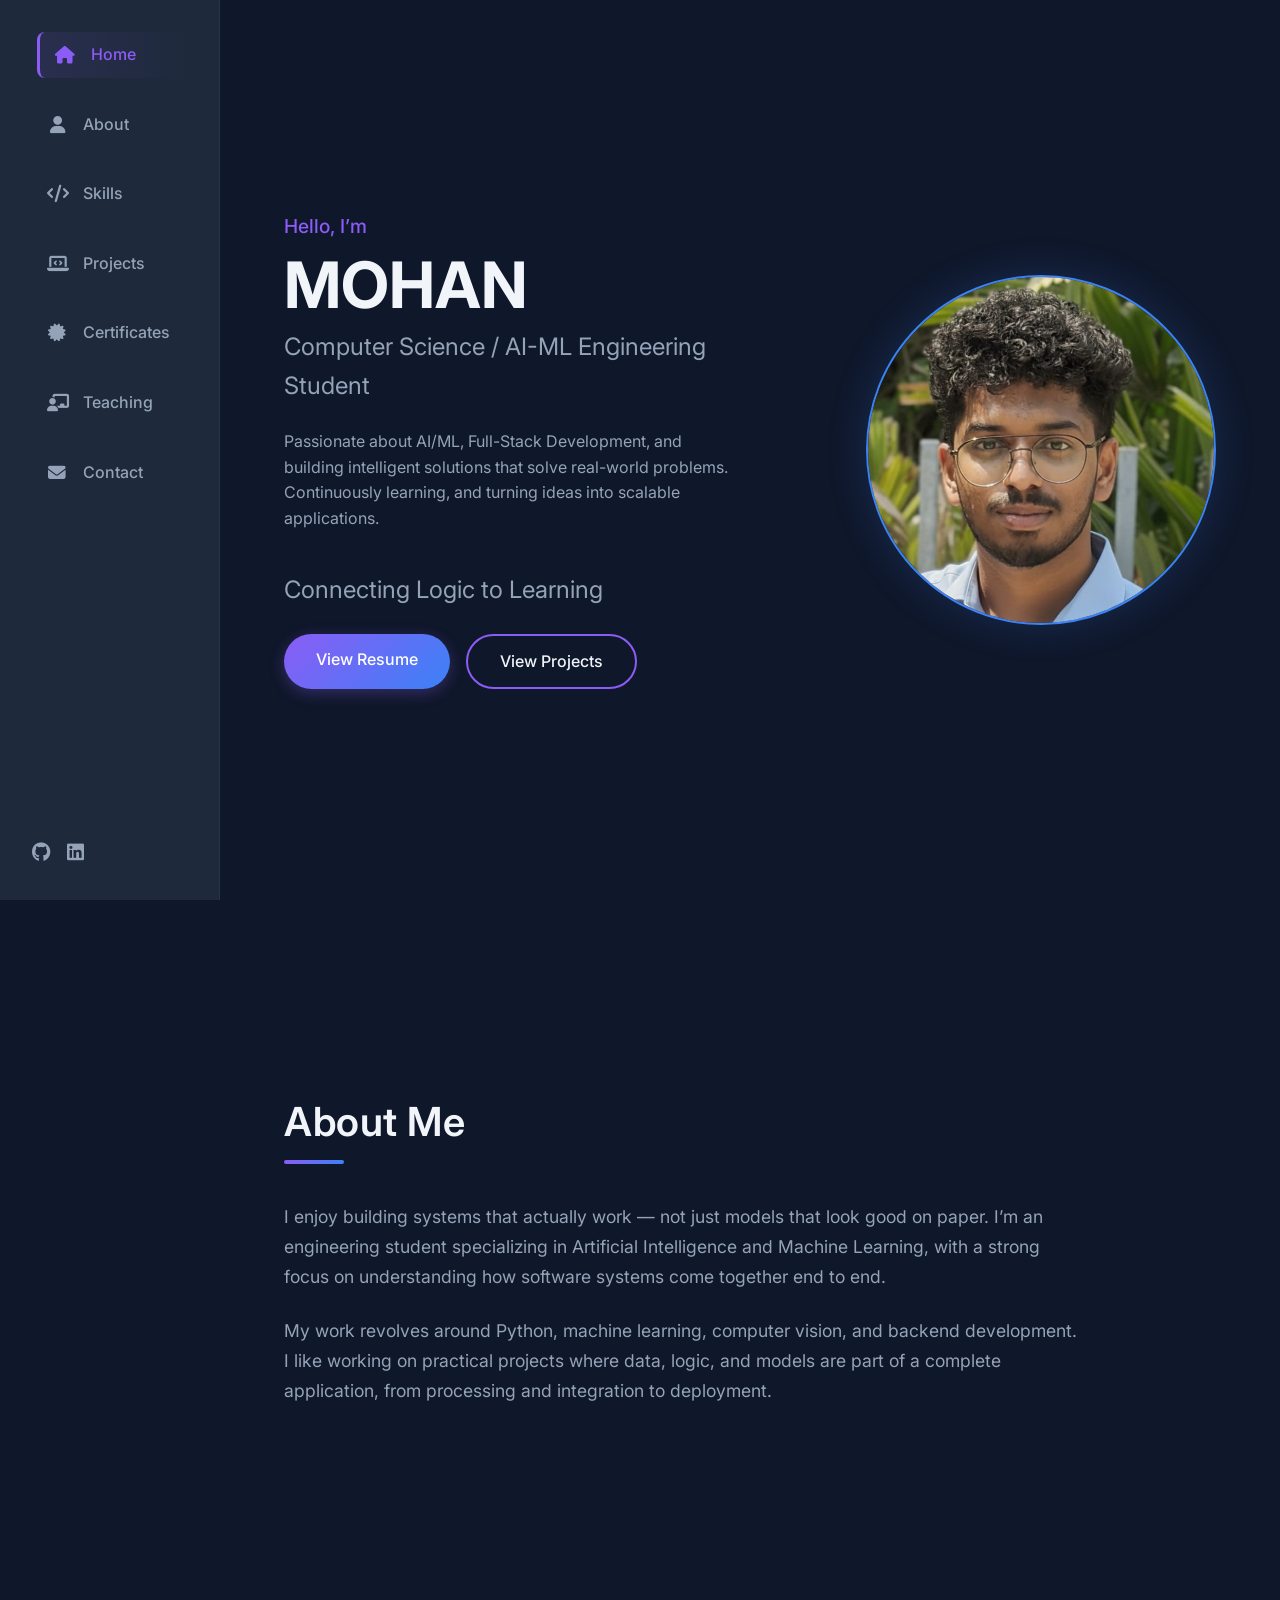
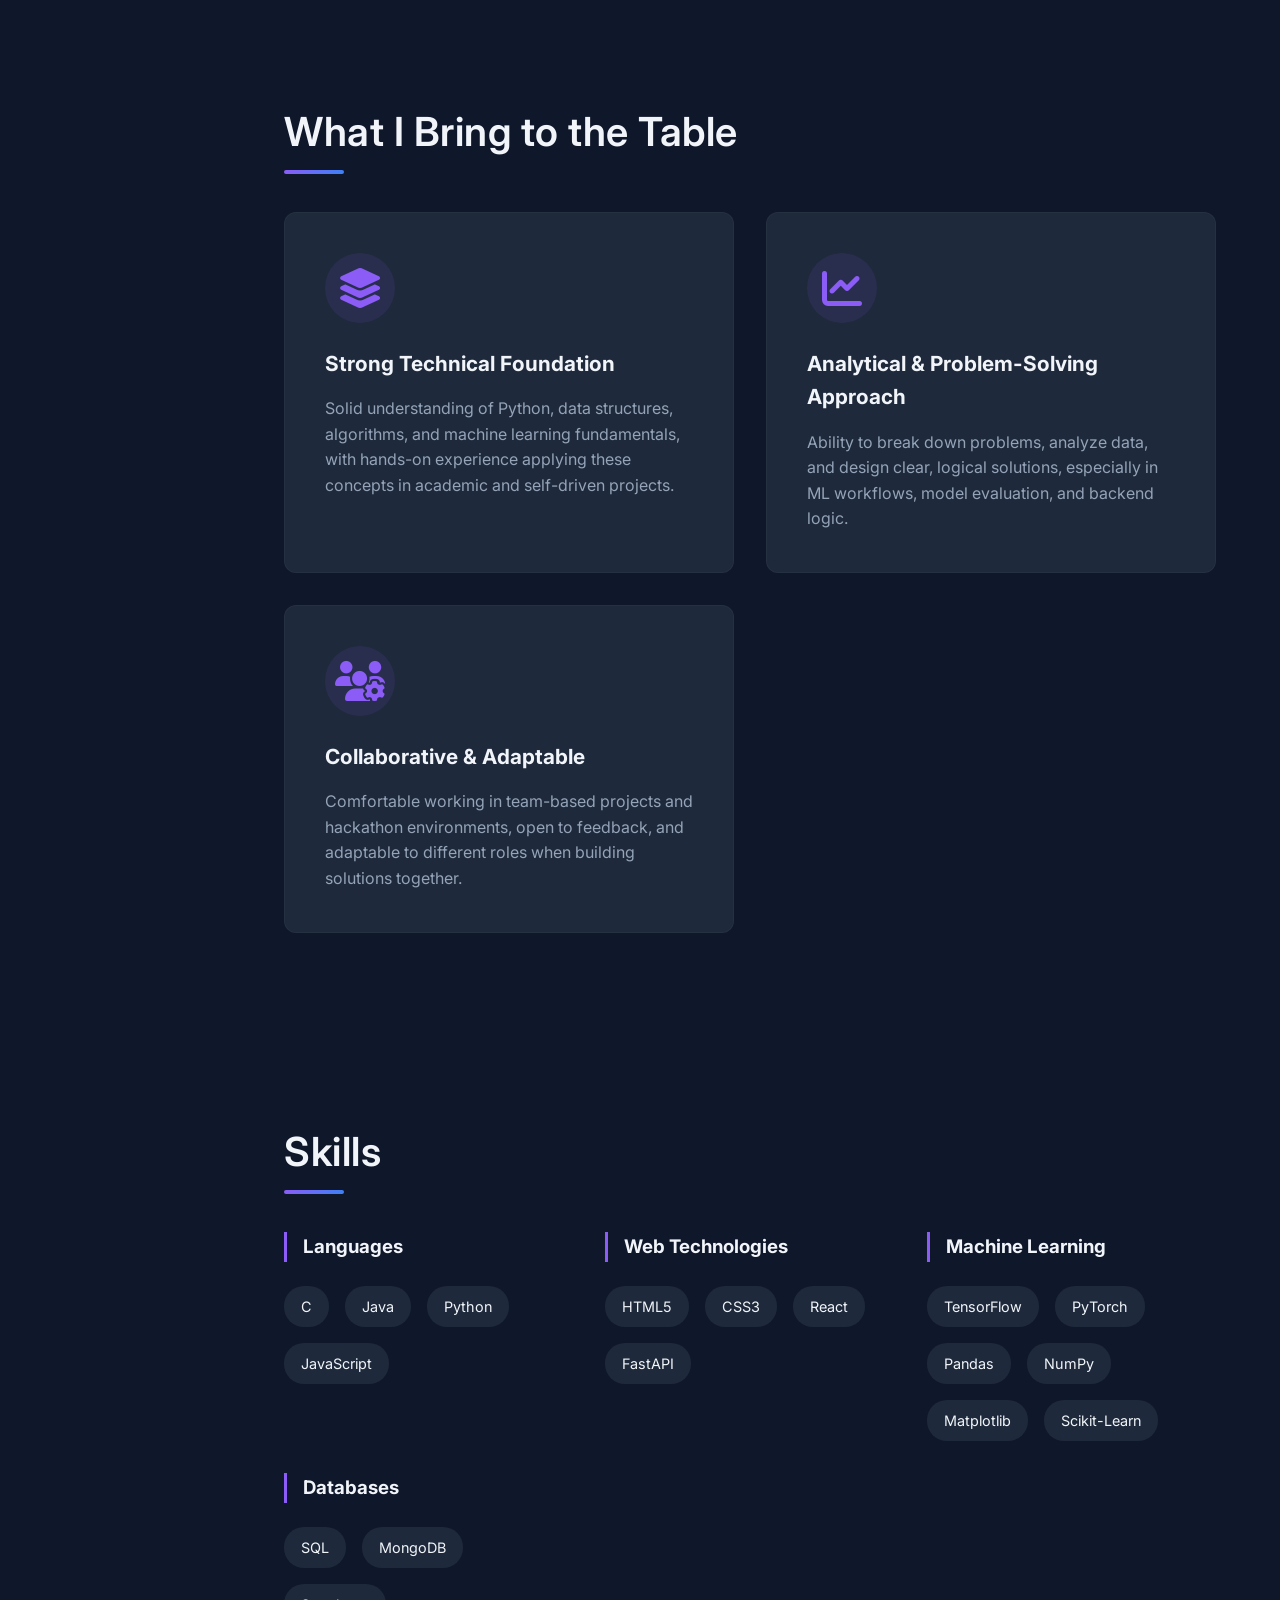
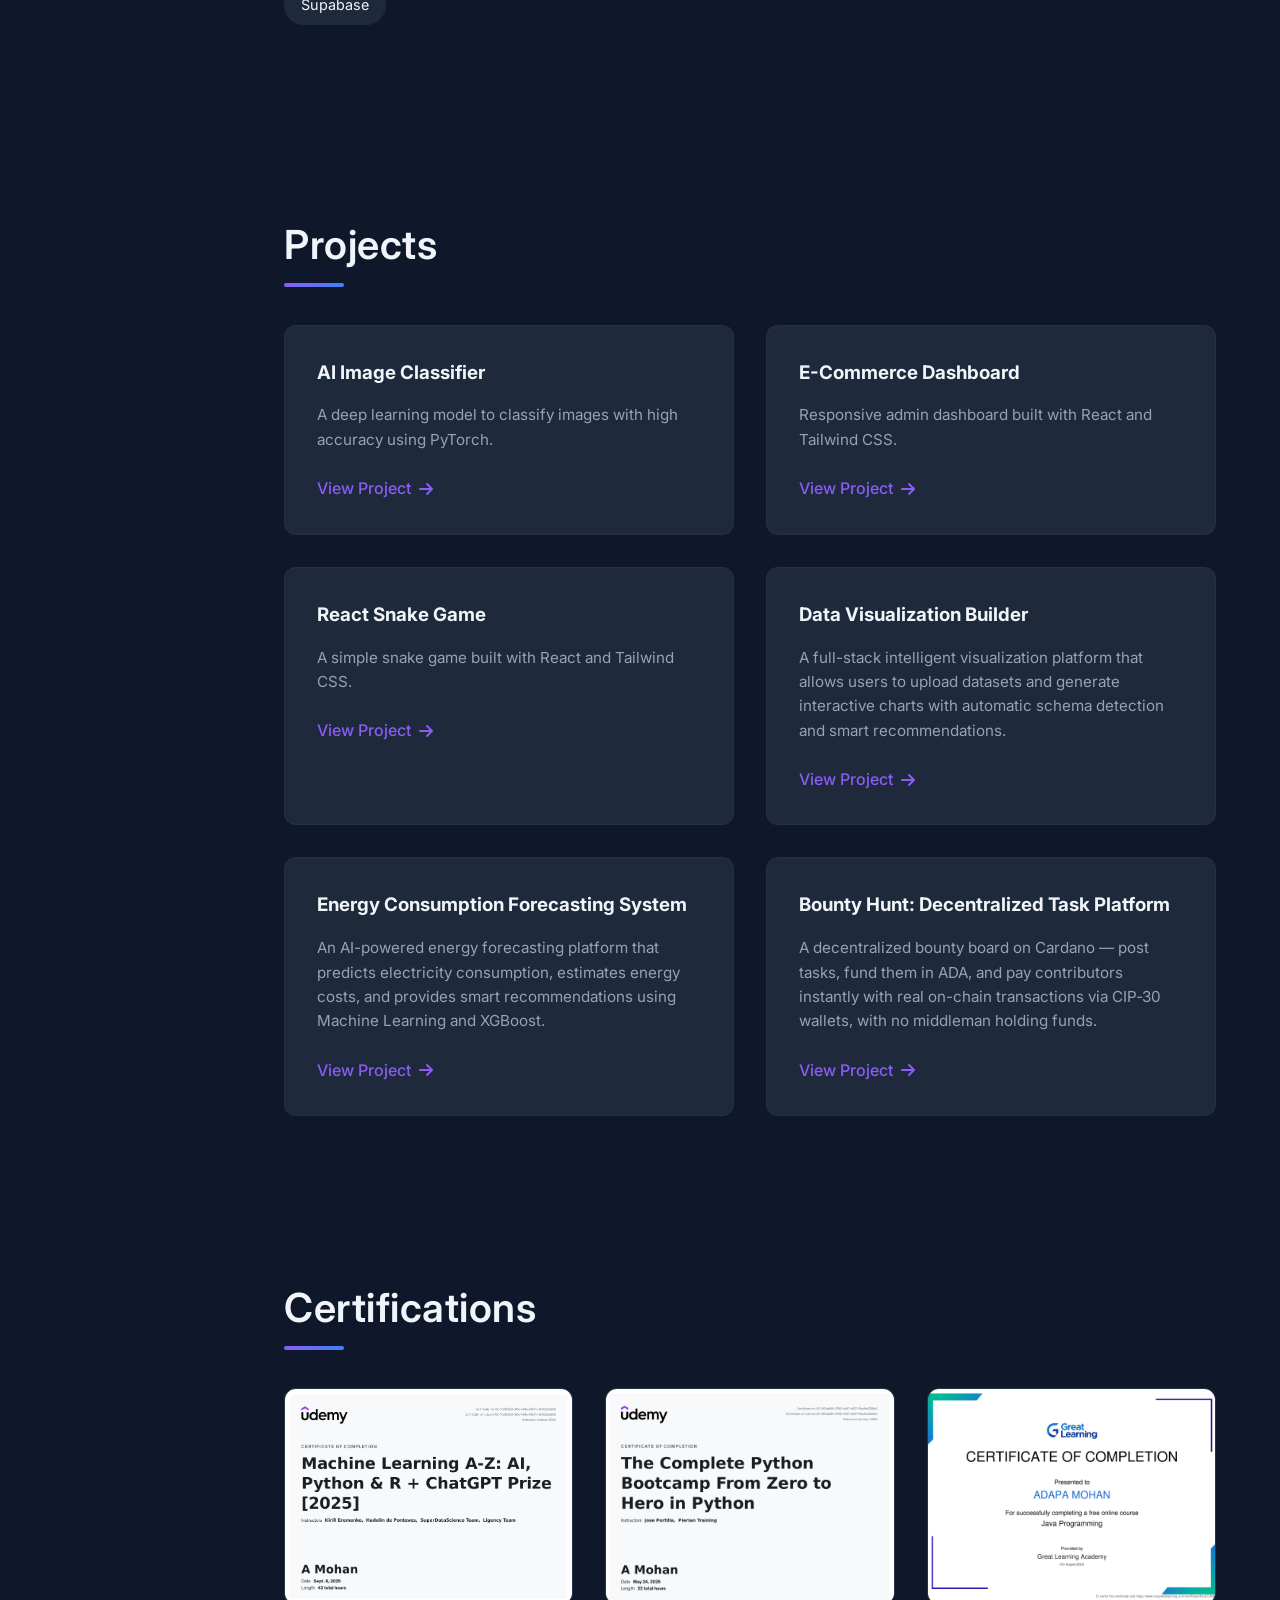
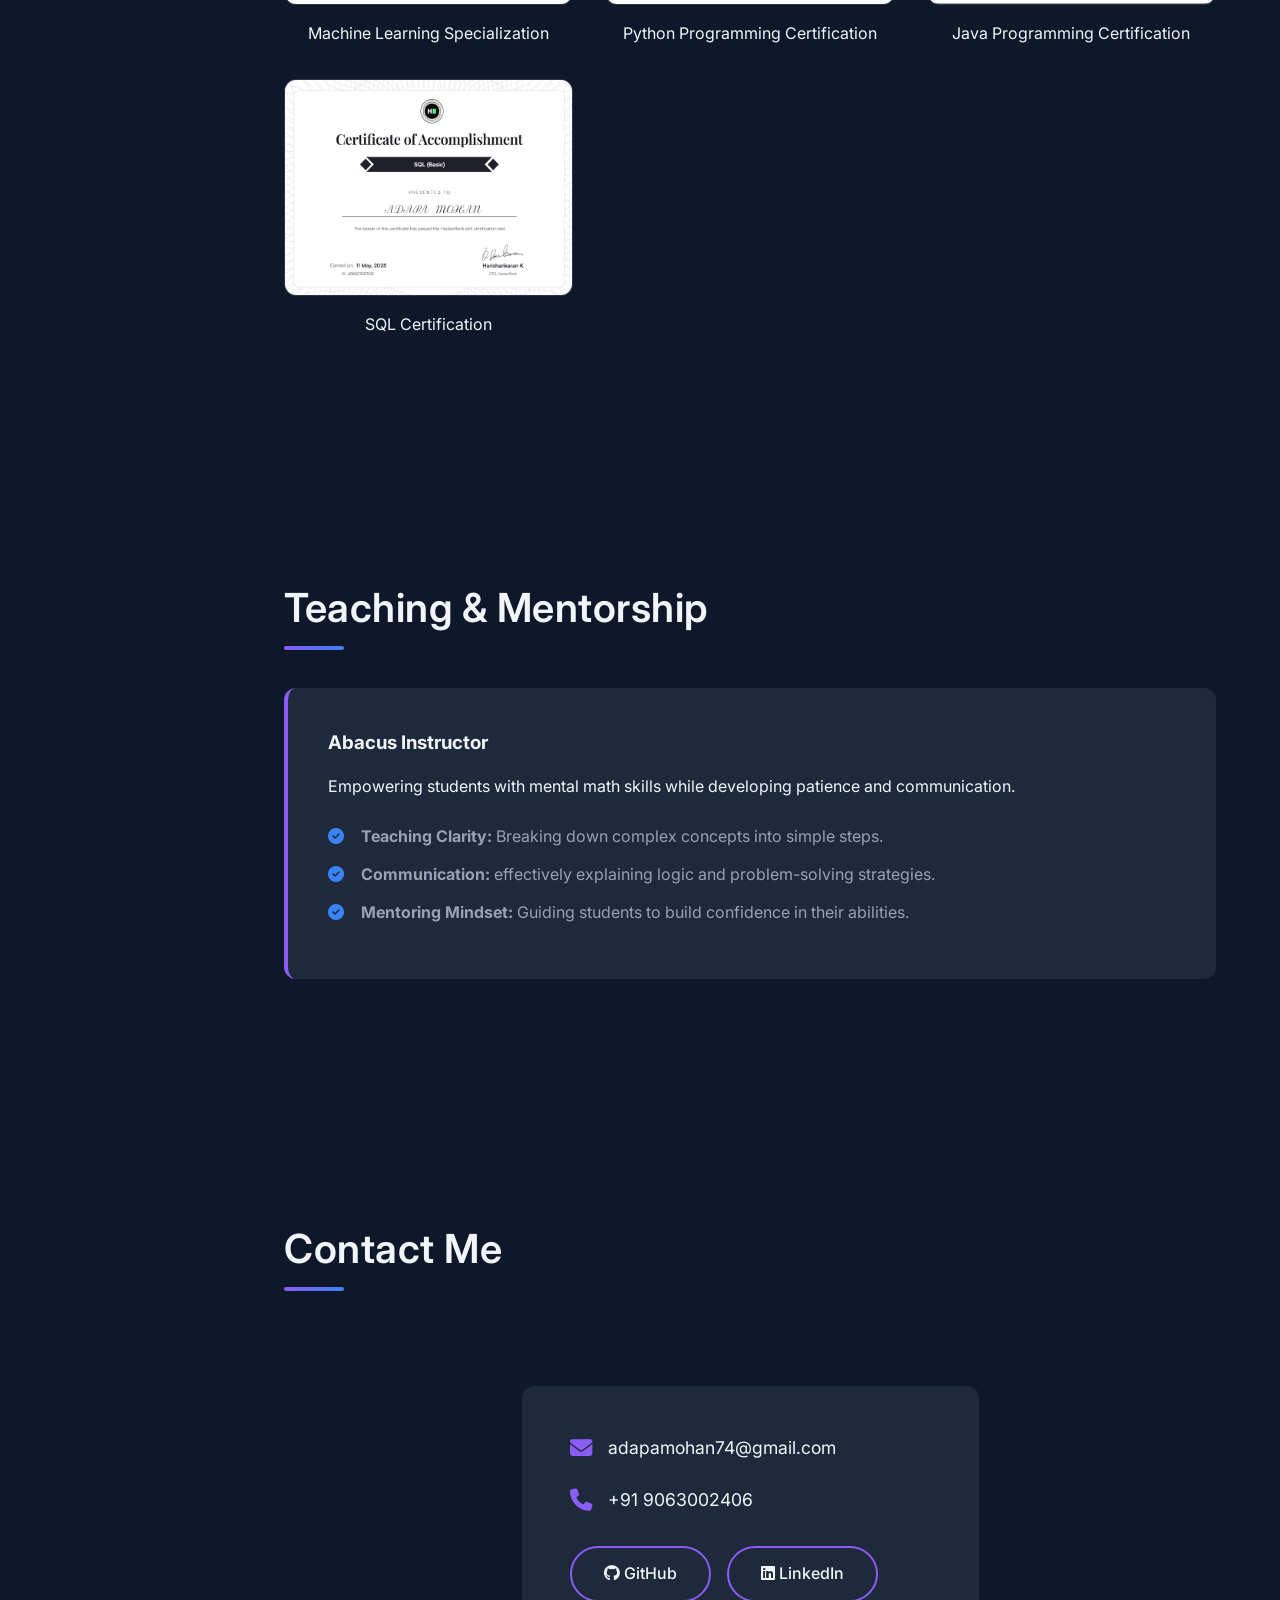
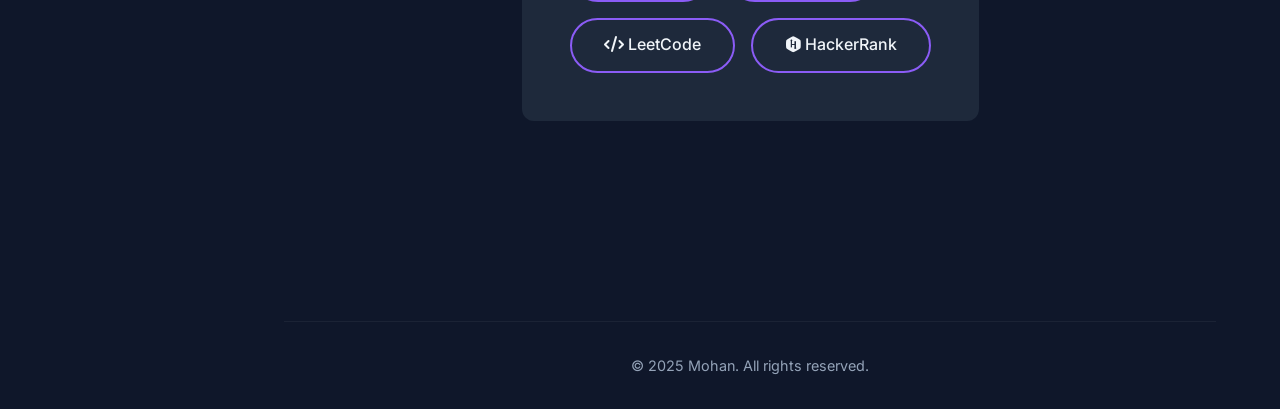
==== commit 26fc4c69: "updated index" ====
--- a/index.html
+++ b/index.html
@@ -1,4 +1,3 @@
-<<<<<<< HEAD
 <!DOCTYPE html>
 <html lang="en">
 
@@ -46,12 +45,13 @@
                 <h1> MOHAN</h1>
                 <h2>Computer Science / AI-ML Engineering Student</h2>
                 <p>
-                    Passionate about AI/ML, Full-Stack Development, and building intelligent solutions that solve real-world problems. 
+                    Passionate about AI/ML, Full-Stack Development, and building intelligent solutions that solve
+                    real-world problems.
                     Continuously learning, and turning ideas into scalable applications.
                 </p>
                 <h2>Connecting Logic to Learning</h2>
                 <div class="cta-group">
-                    <a href="Assets\ATS_Resume.pdf" target="_blank" class="btn btn-primary">View Resume</a>
+                    <a href="Assets/Resume.pdf" target="_blank" class="btn btn-primary">View Resume</a>
                     <a href="#projects" class="btn btn-outline">View Projects</a>
                 </div>
             </div>
@@ -145,7 +145,7 @@
                     </div>
                 </div>
                 <div class="skill-category">
-                    <h3>AI /Machine Learning</h3>
+                    <h3>Machine Learning</h3>
                     <div class="skill-pills">
                         <span>TensorFlow</span>
                         <span>PyTorch</span>
@@ -153,7 +153,6 @@
                         <span>NumPy</span>
                         <span>Matplotlib</span>
                         <span>Scikit-Learn</span>
-                        <span>LangChain</span>
                     </div>
                 </div>
                 <div class="skill-category">
@@ -164,18 +163,6 @@
                         <span>Supabase</span>
                     </div>
                 </div>
-
-                <div class="skill-category">
-                    <h3>Tools & Platforms</h3>
-                        <div class="skill-pills">
-                            <span>Git</span>
-                            <span>GitHub</span>
-                            <span>Docker</span>
-                            <span>Render</span>
-                            <span>Streamlit</span>
-                            <span>Supabase</span>
-                        </div>
-                </div>
             </div>
         </section>
 
@@ -195,11 +182,10 @@
                 <!-- Project Card 2 -->
                 <article class="project-card">
                     <div class="card-content">
-                        <h3>Document ChatBot (RAG)</h3>
-                        <p>Chat with PDF documents using AI-powered semantic search, vector embeddings, and Retrieval-Augmented Generation.</p>
-                        <a href="projects\document-chatbot.html" class="btn-text">
-                            View Project <i class="fas fa-arrow-right"></i>
-                        </a>
+                        <h3>E-Commerce Dashboard</h3>
+                        <p>Responsive admin dashboard built with React and Tailwind CSS.</p>
+                        <a href="projects/vasavi-dashboard.html" class="btn-text">View Project <i
+                                class="fas fa-arrow-right"></i></a>
                     </div>
                 </article>
                 <!-- Project Card 3 -->
@@ -238,6 +224,22 @@
                             View Project <i class="fas fa-arrow-right"></i>
                         </a>
                     </div>
+                </article>
+
+                <!-- Project Card 6 -->
+                <article class="project-card">
+                    <div class="card-content">
+                        <h3>Bounty Hunt: Decentralized Task Platform</h3>
+                        <p>
+                            A decentralized bounty board on Cardano — post tasks, fund them in ADA,
+                            and pay contributors instantly with real on-chain transactions via
+                            CIP‑30 wallets, with no middleman holding funds.
+                        </p>
+                        <a href="projects/bounty_hunt.html" class="btn-text">
+                            View Project <i class="fas fa-arrow-right"></i>
+                        </a>
+                    </div>
+                </article>
             </div>
         </section>
 
@@ -333,343 +335,4 @@
     <script src="script.js"></script>
 </body>
 
-=======
-<!DOCTYPE html>
-<html lang="en">
-
-<head>
-    <meta charset="UTF-8">
-    <meta name="viewport" content="width=device-width, initial-scale=1.0">
-    <title>Mohan | CS & AI-ML Student</title>
-    <!-- Fonts -->
-    <link rel="preconnect" href="https://fonts.googleapis.com">
-    <link rel="preconnect" href="https://fonts.gstatic.com" crossorigin>
-    <link href="https://fonts.googleapis.com/css2?family=Inter:wght@300;400;500;600;700&display=swap" rel="stylesheet">
-    <link rel="stylesheet" href="style.css">
-    <!-- FontAwesome for Icons -->
-    <link rel="stylesheet" href="https://cdnjs.cloudflare.com/ajax/libs/font-awesome/6.4.0/css/all.min.css">
-</head>
-
-<body>
-
-    <!-- Navigation -->
-    <nav class="sidebar">
-        <!-- Logo removed as requested -->
-        <ul class="nav-links">
-            <li><a href="#hero" class="active"><i class="fas fa-home"></i> <span>Home</span></a></li>
-            <li><a href="#about"><i class="fas fa-user"></i> <span>About</span></a></li>
-            <li><a href="#skills"><i class="fas fa-code"></i> <span>Skills</span></a></li>
-            <li><a href="#projects"><i class="fas fa-laptop-code"></i> <span>Projects</span></a></li>
-            <li><a href="#certificates"><i class="fas fa-certificate"></i> <span>Certificates</span></a></li>
-            <li><a href="#teaching"><i class="fas fa-chalkboard-teacher"></i> <span>Teaching</span></a></li>
-            <li><a href="#contact"><i class="fas fa-envelope"></i> <span>Contact</span></a></li>
-        </ul>
-        <div class="social-links-mini">
-            <a href="https://github.com/Mohan24th" target="_blank" title="GitHub"><i class="fab fa-github"></i></a>
-            <a href="https://www.linkedin.com/in/adapa-mohan-33796a281/" target="_blank" title="LinkedIn"><i
-                    class="fab fa-linkedin"></i></a>
-        </div>
-    </nav>
-
-    <!-- Main Content -->
-    <main class="content">
-
-        <!-- Hero Section -->
-        <section id="hero">
-            <div class="hero-text">
-                <span class="greeting">Hello, I’m</span>
-                <h1> MOHAN</h1>
-                <h2>Computer Science / AI-ML Engineering Student</h2>
-                <p>
-                    Passionate about AI/ML, Full-Stack Development, and building intelligent solutions that solve
-                    real-world problems.
-                    Continuously learning, and turning ideas into scalable applications.
-                </p>
-                <h2>Connecting Logic to Learning</h2>
-                <div class="cta-group">
-                    <a href="Assets/Resume.pdf" target="_blank" class="btn btn-primary">View Resume</a>
-                    <a href="#projects" class="btn btn-outline">View Projects</a>
-                </div>
-            </div>
-            <div class="hero-image">
-                <!-- Profile Image -->
-                <div class="img-placeholder">
-                    <img src="Assets/my_professional_photo.jpeg" alt="Mohan">
-                </div>
-            </div>
-        </section>
-
-        <!-- About Section -->
-        <section id="about">
-            <h2 class="section-title">About Me</h2>
-            <div class="section-content">
-                <p class="summary">
-                    I enjoy building systems that actually work — not just models that look good on paper.
-                    I’m an engineering student specializing in Artificial Intelligence and Machine Learning,
-                    with a strong focus on understanding how software systems come together end to end.
-                </p>
-
-                <p class="summary">
-                    My work revolves around Python, machine learning, computer vision, and backend development.
-                    I like working on practical projects where data, logic, and models are part of a complete
-                    application, from processing and integration to deployment.
-                </p>
-            </div>
-
-        </section>
-
-        <!-- What I Bring to the Table Section -->
-        <section id="what-i-bring">
-            <h2 class="section-title">What I Bring to the Table</h2>
-            <div class="value-grid">
-                <!-- Card 1 -->
-                <div class="value-card">
-                    <div class="icon-box">
-                        <i class="fas fa-layer-group"></i>
-                    </div>
-                    <h3>Strong Technical Foundation</h3>
-                    <p>
-                        Solid understanding of Python, data structures, algorithms, and machine learning fundamentals,
-                        with hands-on experience applying these concepts in academic and self-driven projects.
-                    </p>
-                </div>
-                <!-- Card 2 -->
-                <div class="value-card">
-                    <div class="icon-box">
-                        <i class="fas fa-chart-line"></i>
-                    </div>
-                    <h3>Analytical & Problem-Solving Approach</h3>
-                    <p>
-                        Ability to break down problems, analyze data, and design clear, logical solutions, especially in
-                        ML workflows, model evaluation, and backend logic.
-                    </p>
-                </div>
-                <!-- Card 3 -->
-                <div class="value-card">
-                    <div class="icon-box">
-                        <i class="fas fa-users-cog"></i>
-                    </div>
-                    <h3>Collaborative & Adaptable</h3>
-                    <p>
-                        Comfortable working in team-based projects and hackathon environments, open to feedback, and
-                        adaptable to different roles when building solutions together.
-                    </p>
-                </div>
-            </div>
-        </section>
-
-        <!-- Skills Section -->
-        <section id="skills">
-            <h2 class="section-title">Skills</h2>
-            <div class="skills-grid">
-                <div class="skill-category">
-                    <h3>Languages</h3>
-                    <div class="skill-pills">
-                        <span>C</span>
-                        <span>Java</span>
-                        <span>Python</span>
-                        <span>JavaScript</span>
-                    </div>
-                </div>
-                <div class="skill-category">
-                    <h3>Web Technologies</h3>
-                    <div class="skill-pills">
-                        <span>HTML5</span>
-                        <span>CSS3</span>
-                        <span>React</span>
-                        <span>FastAPI</span>
-                    </div>
-                </div>
-                <div class="skill-category">
-                    <h3>Machine Learning</h3>
-                    <div class="skill-pills">
-                        <span>TensorFlow</span>
-                        <span>PyTorch</span>
-                        <span>Pandas</span>
-                        <span>NumPy</span>
-                        <span>Matplotlib</span>
-                        <span>Scikit-Learn</span>
-                    </div>
-                </div>
-                <div class="skill-category">
-                    <h3>Databases</h3>
-                    <div class="skill-pills">
-                        <span>SQL</span>
-                        <span>MongoDB</span>
-                        <span>Supabase</span>
-                    </div>
-                </div>
-            </div>
-        </section>
-
-        <!-- Projects Section -->
-        <section id="projects">
-            <h2 class="section-title">Projects</h2>
-            <div class="projects-grid">
-                <!-- Project Card 1 -->
-                <article class="project-card">
-                    <div class="card-content">
-                        <h3>AI Image Classifier</h3>
-                        <p>A deep learning model to classify images with high accuracy using PyTorch.</p>
-                        <a href="projects/ai-image-classifier.html" class="btn-text">View Project <i
-                                class="fas fa-arrow-right"></i></a>
-                    </div>
-                </article>
-                <!-- Project Card 2 -->
-                <article class="project-card">
-                    <div class="card-content">
-                        <h3>E-Commerce Dashboard</h3>
-                        <p>Responsive admin dashboard built with React and Tailwind CSS.</p>
-                        <a href="projects/vasavi-dashboard.html" class="btn-text">View Project <i
-                                class="fas fa-arrow-right"></i></a>
-                    </div>
-                </article>
-                <!-- Project Card 3 -->
-                <article class="project-card">
-                    <div class="card-content">
-                        <h3>React Snake Game</h3>
-                        <p>A simple snake game built with React and Tailwind CSS.</p>
-                        <a href="projects/snake_game.html" class="btn-text">View Project <i
-                                class="fas fa-arrow-right"></i></a>
-                    </div>
-                </article>
-                <!-- Project Card 4 -->
-                <article class="project-card">
-                    <div class="card-content">
-                        <h3>Data Visualization Builder</h3>
-                        <p>
-                            A full-stack intelligent visualization platform that allows users
-                            to upload datasets and generate interactive charts with automatic
-                            schema detection and smart recommendations.
-                        </p>
-                        <a href="projects/vizcraft.html" class="btn-text">
-                            View Project <i class="fas fa-arrow-right"></i>
-                        </a>
-                    </div>
-                </article>
-                <!-- Project Card 5 -->
-                <article class="project-card">
-                    <div class="card-content">
-                        <h3>Energy Consumption Forecasting System</h3>
-                        <p>
-                            An AI-powered energy forecasting platform that predicts electricity
-                            consumption, estimates energy costs, and provides smart recommendations
-                            using Machine Learning and XGBoost.
-                        </p>
-                        <a href="projects/energy_forcasting.html" class="btn-text">
-                            View Project <i class="fas fa-arrow-right"></i>
-                        </a>
-                    </div>
-                </article>
-
-                <!-- Project Card 6 -->
-                <article class="project-card">
-                    <div class="card-content">
-                        <h3>Bounty Hunt: Decentralized Task Platform</h3>
-                        <p>
-                            A decentralized bounty board on Cardano — post tasks, fund them in ADA,
-                            and pay contributors instantly with real on-chain transactions via
-                            CIP‑30 wallets, with no middleman holding funds.
-                        </p>
-                        <a href="projects/bounty_hunt.html" class="btn-text">
-                            View Project <i class="fas fa-arrow-right"></i>
-                        </a>
-                    </div>
-                </article>
-            </div>
-        </section>
-
-        <!-- Certificates Section -->
-        <section id="certificates">
-            <h2 class="section-title">Certifications</h2>
-
-            <div class="certificates-grid">
-                <div class="cert-card">
-                    <div class="cert-placeholder">
-                        <img src="Assets/MachineLearning_c.jpg" alt="Machine Learning Certification">
-                    </div>
-                    <p>Machine Learning Specialization</p>
-                </div>
-
-                <div class="cert-card">
-                    <div class="cert-placeholder">
-                        <img src="Assets/python_c.png" alt="Python Certification">
-                    </div>
-                    <p>Python Programming Certification</p>
-                </div>
-
-                <div class="cert-card">
-                    <div class="cert-placeholder">
-                        <img src="Assets/java_c.png" alt="Java Certification">
-                    </div>
-                    <p>Java Programming Certification</p>
-                </div>
-
-                <div class="cert-card">
-                    <div class="cert-placeholder">
-                        <img src="Assets/sql_c.png" alt="SQL Certification">
-                    </div>
-                    <p>SQL Certification</p>
-                </div>
-            </div>
-        </section>
-
-        <!-- Teaching Section -->
-        <section id="teaching">
-            <h2 class="section-title">Teaching & Mentorship</h2>
-            <div class="teaching-card">
-                <h3>Abacus Instructor </h3>
-                <p class="role-desc">
-                    Empowering students with mental math skills while developing patience and communication.
-                </p>
-                <ul class="teaching-highlights">
-                    <li><i class="fas fa-check-circle"></i> <strong>Teaching Clarity:</strong> Breaking down complex
-                        concepts into simple steps.</li>
-                    <li><i class="fas fa-check-circle"></i> <strong>Communication:</strong> effectively explaining logic
-                        and problem-solving strategies.</li>
-                    <li><i class="fas fa-check-circle"></i> <strong>Mentoring Mindset:</strong> Guiding students to
-                        build confidence in their abilities.</li>
-                </ul>
-            </div>
-        </section>
-
-        <!-- Contact Section -->
-        <section id="contact">
-            <h2 class="section-title">Contact Me</h2>
-            <div class="contact-container">
-                <div class="contact-info">
-                    <div class="contact-item">
-                        <i class="fas fa-envelope"></i>
-                        <span>adapamohan74@gmail.com</span>
-                    </div>
-                    <div class="contact-item">
-                        <i class="fas fa-phone"></i>
-                        <span>+91 9063002406</span>
-                    </div>
-                    <div class="contact-links">
-                        <a href="https://github.com/Mohan24th" target="_blank" class="btn btn-outline"><i
-                                class="fab fa-github"></i> GitHub</a>
-                        <a href="https://www.linkedin.com/in/adapa-mohan-33796a281/" target="_blank"
-                            class="btn btn-outline"><i class="fab fa-linkedin"></i> LinkedIn</a>
-                    </div>
-                    <div class="contact-links" style="margin-top: 1rem;">
-                        <a href="https://leetcode.com/u/Adapamohan/" target="_blank" class="btn btn-outline"><i
-                                class="fas fa-code"></i> LeetCode</a>
-                        <a href="https://www.hackerrank.com/profile/adapamohan74" target="_blank"
-                            class="btn btn-outline"><i class="fab fa-hackerrank"></i> HackerRank</a>
-                    </div>
-                </div>
-            </div>
-        </section>
-
-        <footer>
-            <p>&copy; 2025 Mohan. All rights reserved.</p>
-        </footer>
-
-    </main>
-
-    <script src="script.js"></script>
-</body>
-
->>>>>>> 8d0b26c (Block chain project)
 </html>
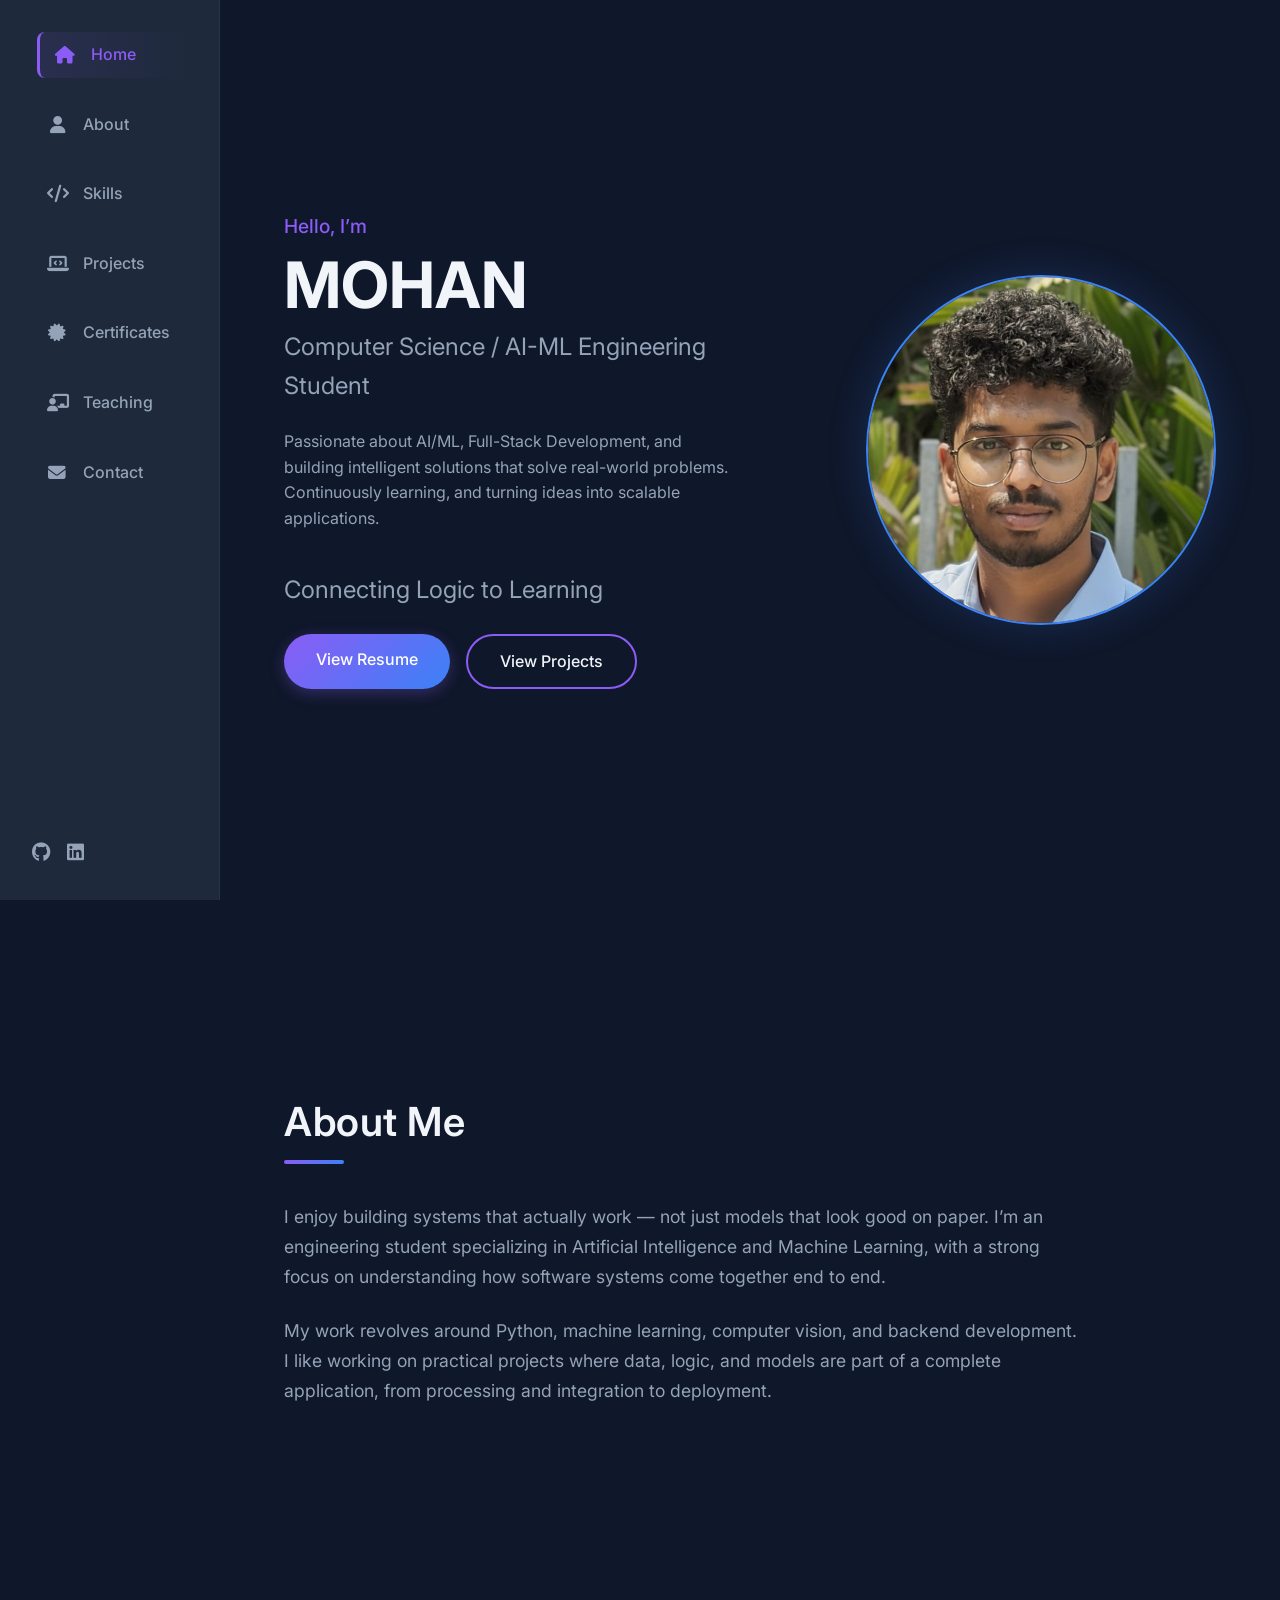
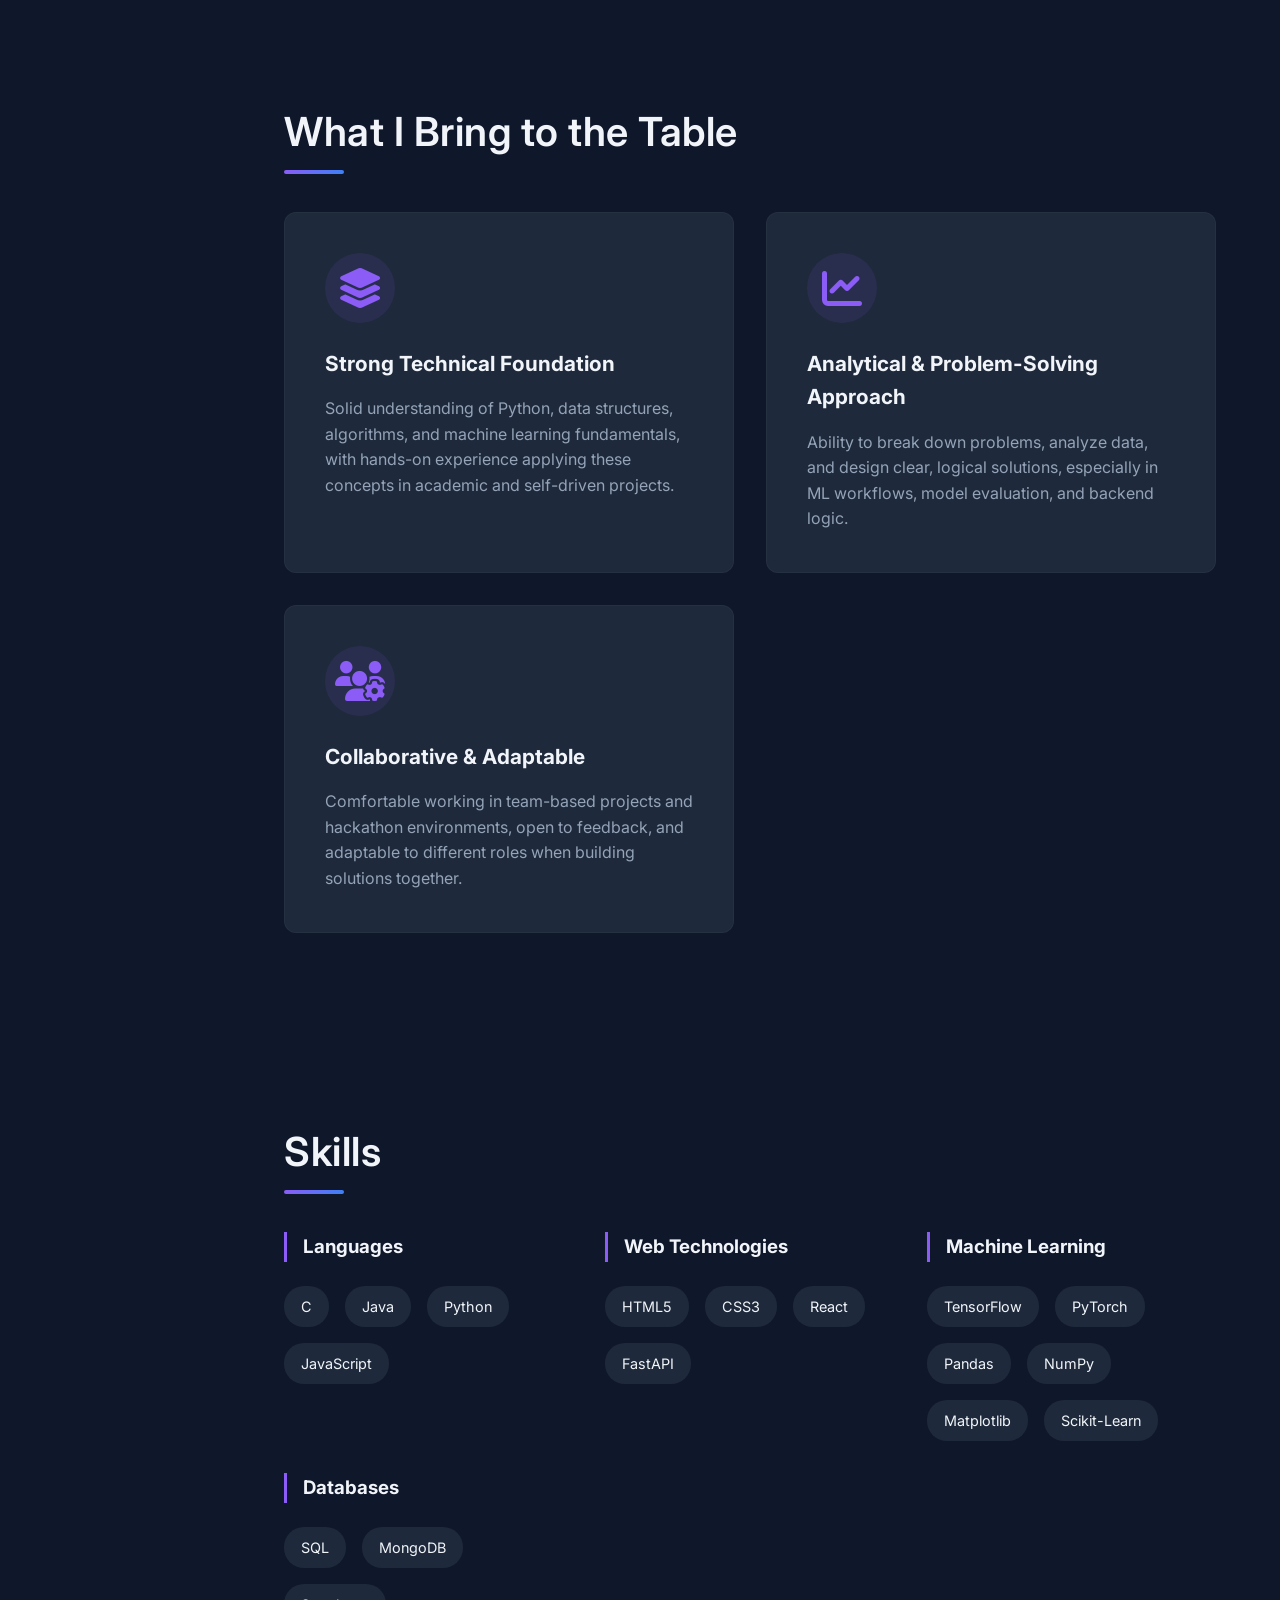
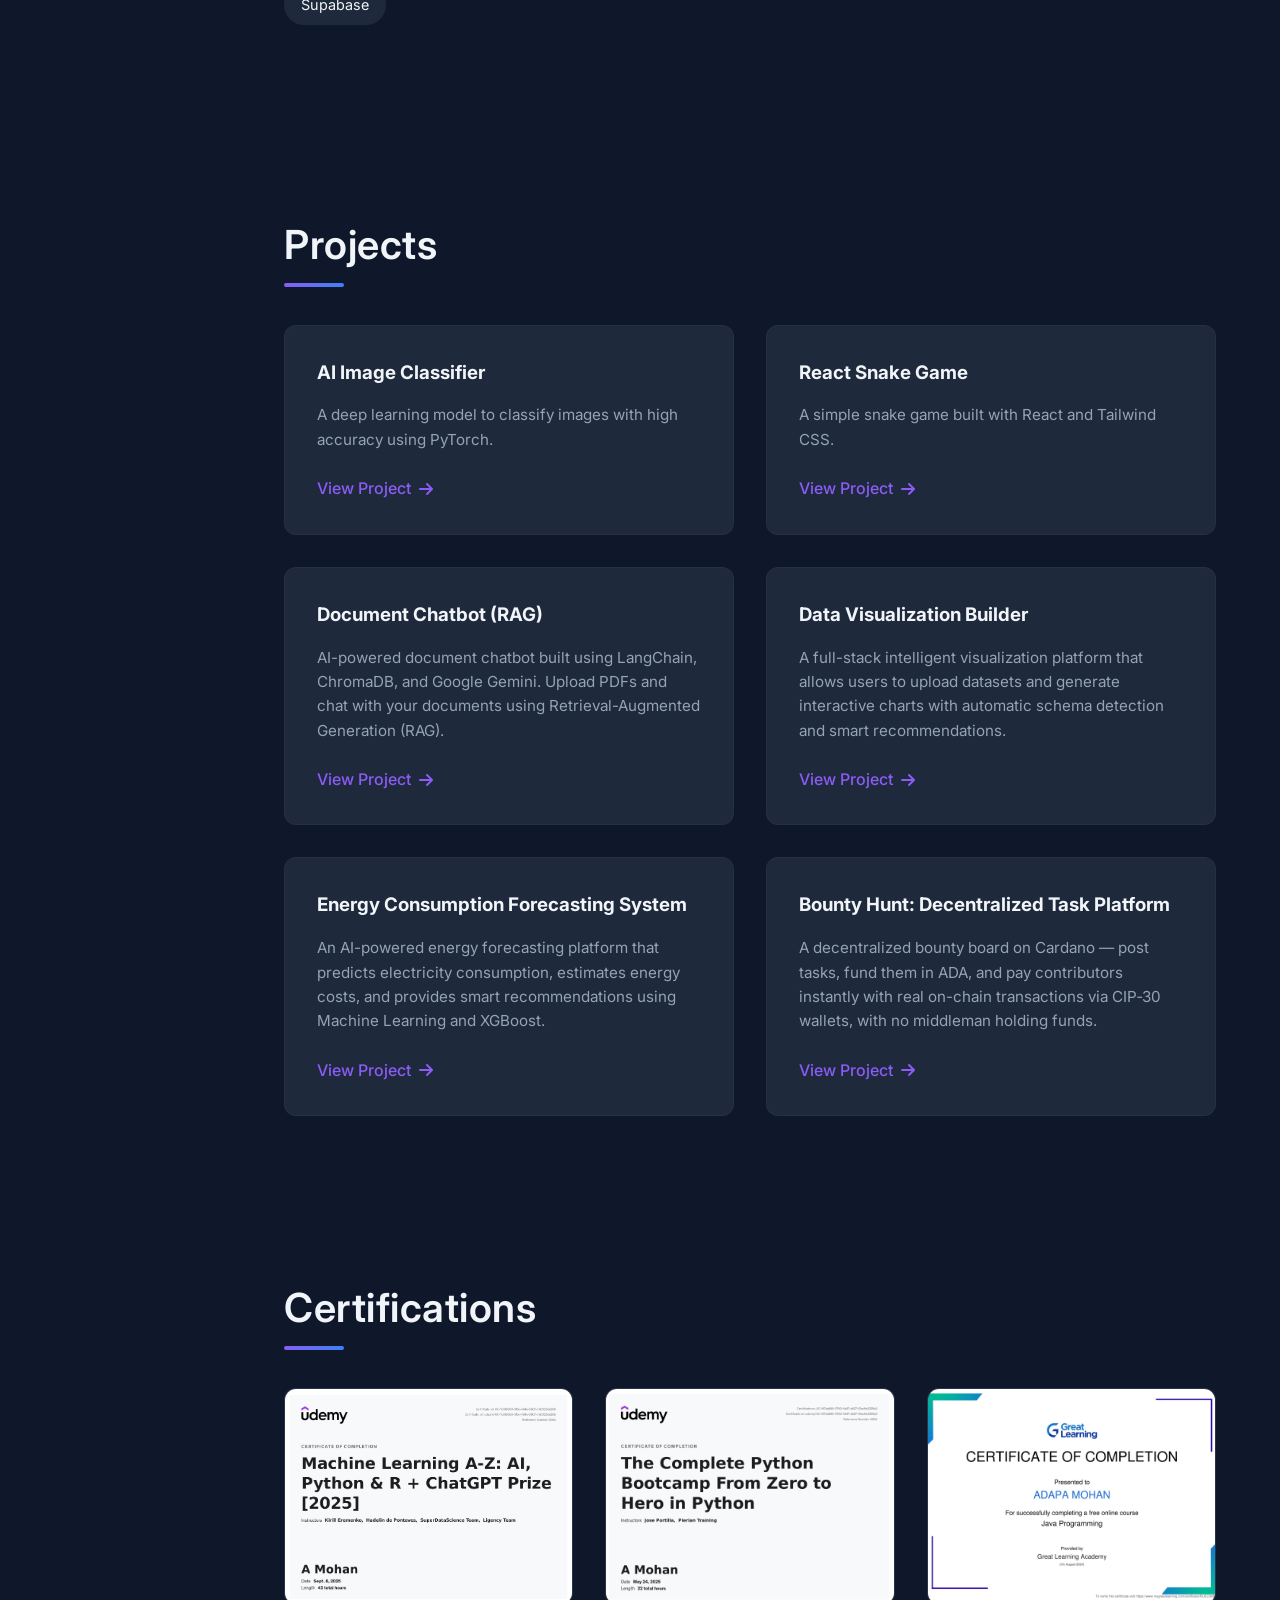
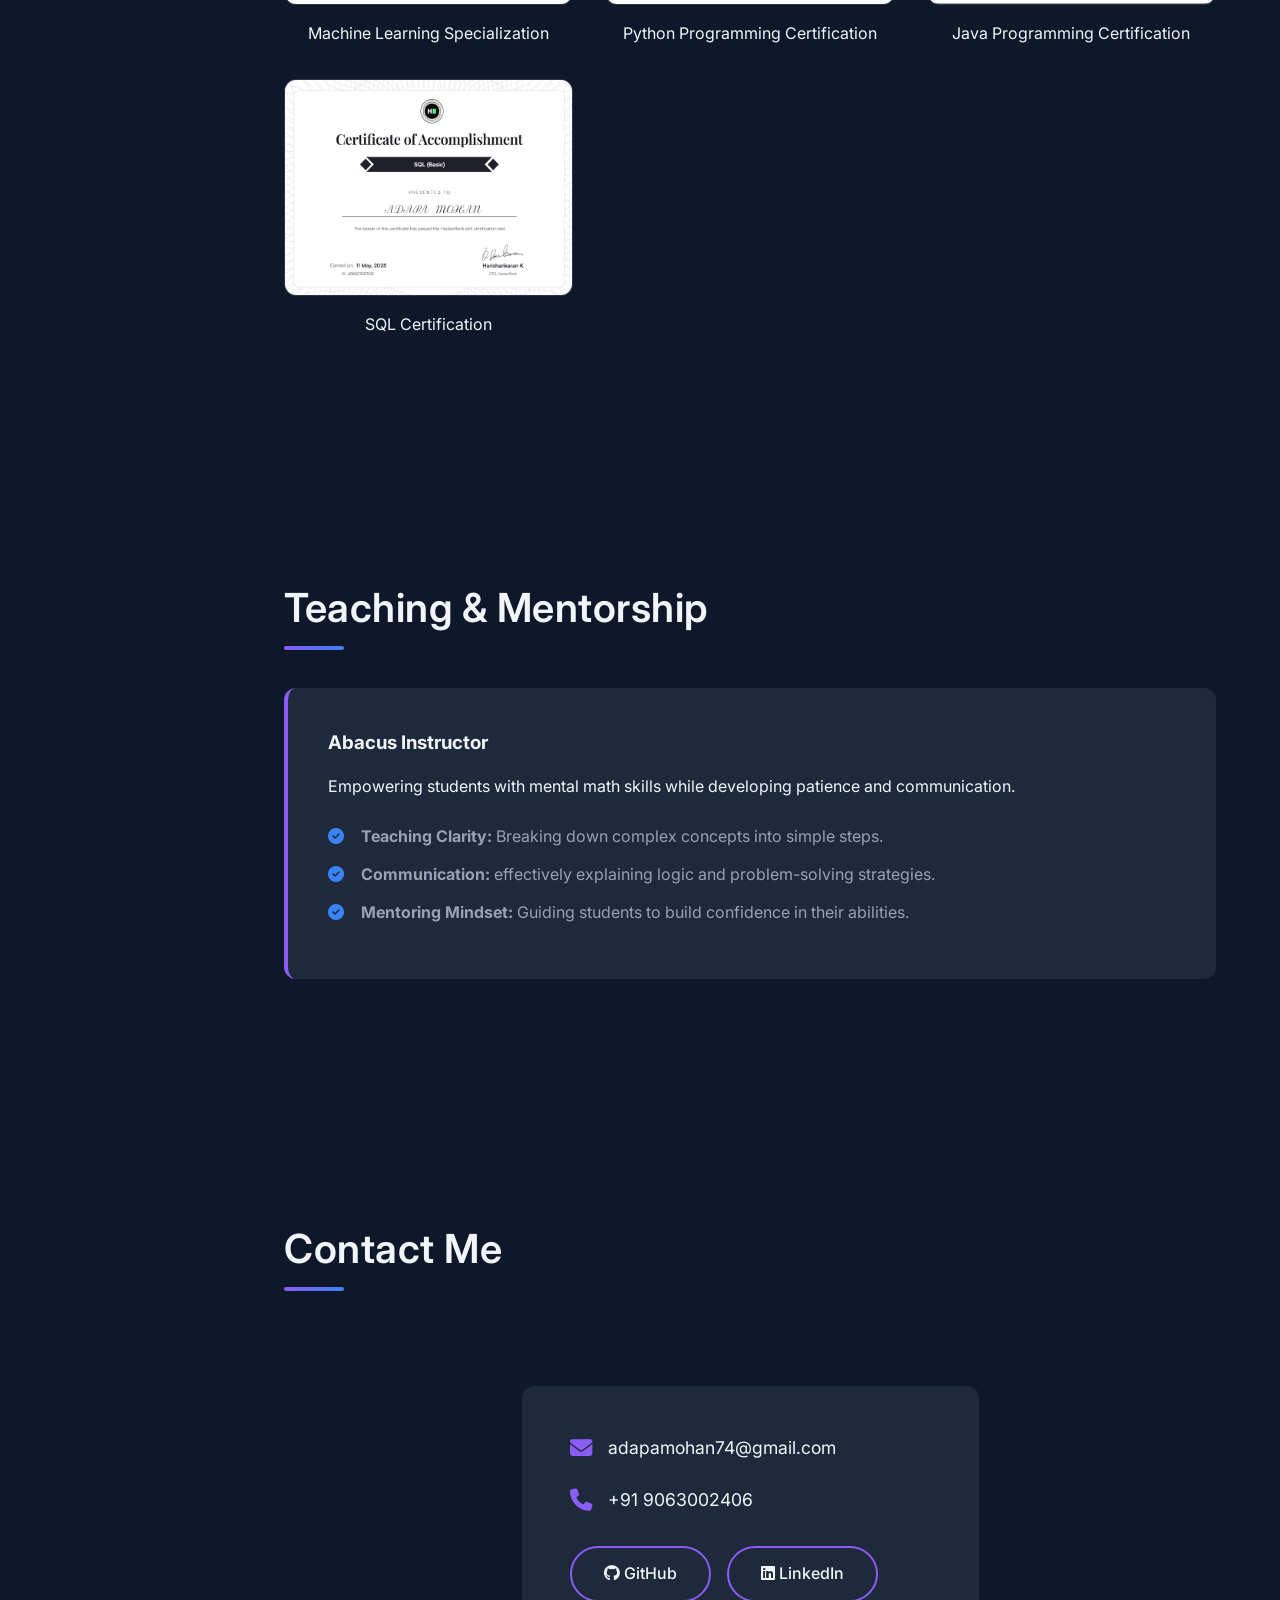
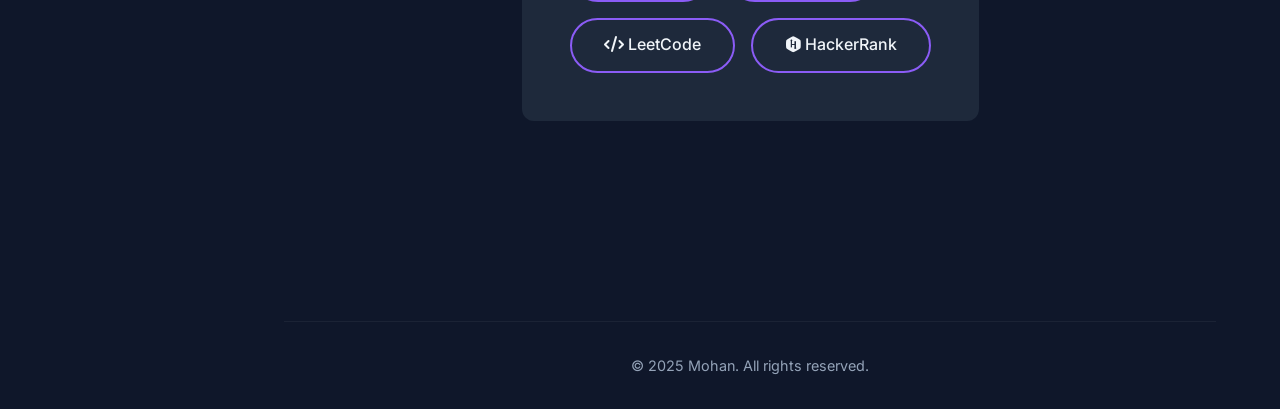
==== commit 3c487c10: "added Doc Chatbot" ====
--- a/index.html
+++ b/index.html
@@ -182,19 +182,21 @@
                 <!-- Project Card 2 -->
                 <article class="project-card">
                     <div class="card-content">
-                        <h3>E-Commerce Dashboard</h3>
-                        <p>Responsive admin dashboard built with React and Tailwind CSS.</p>
-                        <a href="projects/vasavi-dashboard.html" class="btn-text">View Project <i
-                                class="fas fa-arrow-right"></i></a>
-                    </div>
-                </article>
-                <!-- Project Card 3 -->
-                <article class="project-card">
-                    <div class="card-content">
                         <h3>React Snake Game</h3>
                         <p>A simple snake game built with React and Tailwind CSS.</p>
                         <a href="projects/snake_game.html" class="btn-text">View Project <i
                                 class="fas fa-arrow-right"></i></a>
+                    </div>
+                </article>
+                <!-- Project Card 3 -->
+                <article class="project-card">
+                    <div class="card-content">
+                        <h3>Document Chatbot (RAG)</h3>
+                        <p>AI-powered document chatbot built using LangChain, ChromaDB, and Google Gemini. Upload PDFs
+                            and chat with your documents using Retrieval-Augmented Generation (RAG).</p>
+                        <a href="projects/document-chatbot.html" class="btn-text">
+                            View Project <i class="fas fa-arrow-right"></i>
+                        </a>
                     </div>
                 </article>
                 <!-- Project Card 4 -->
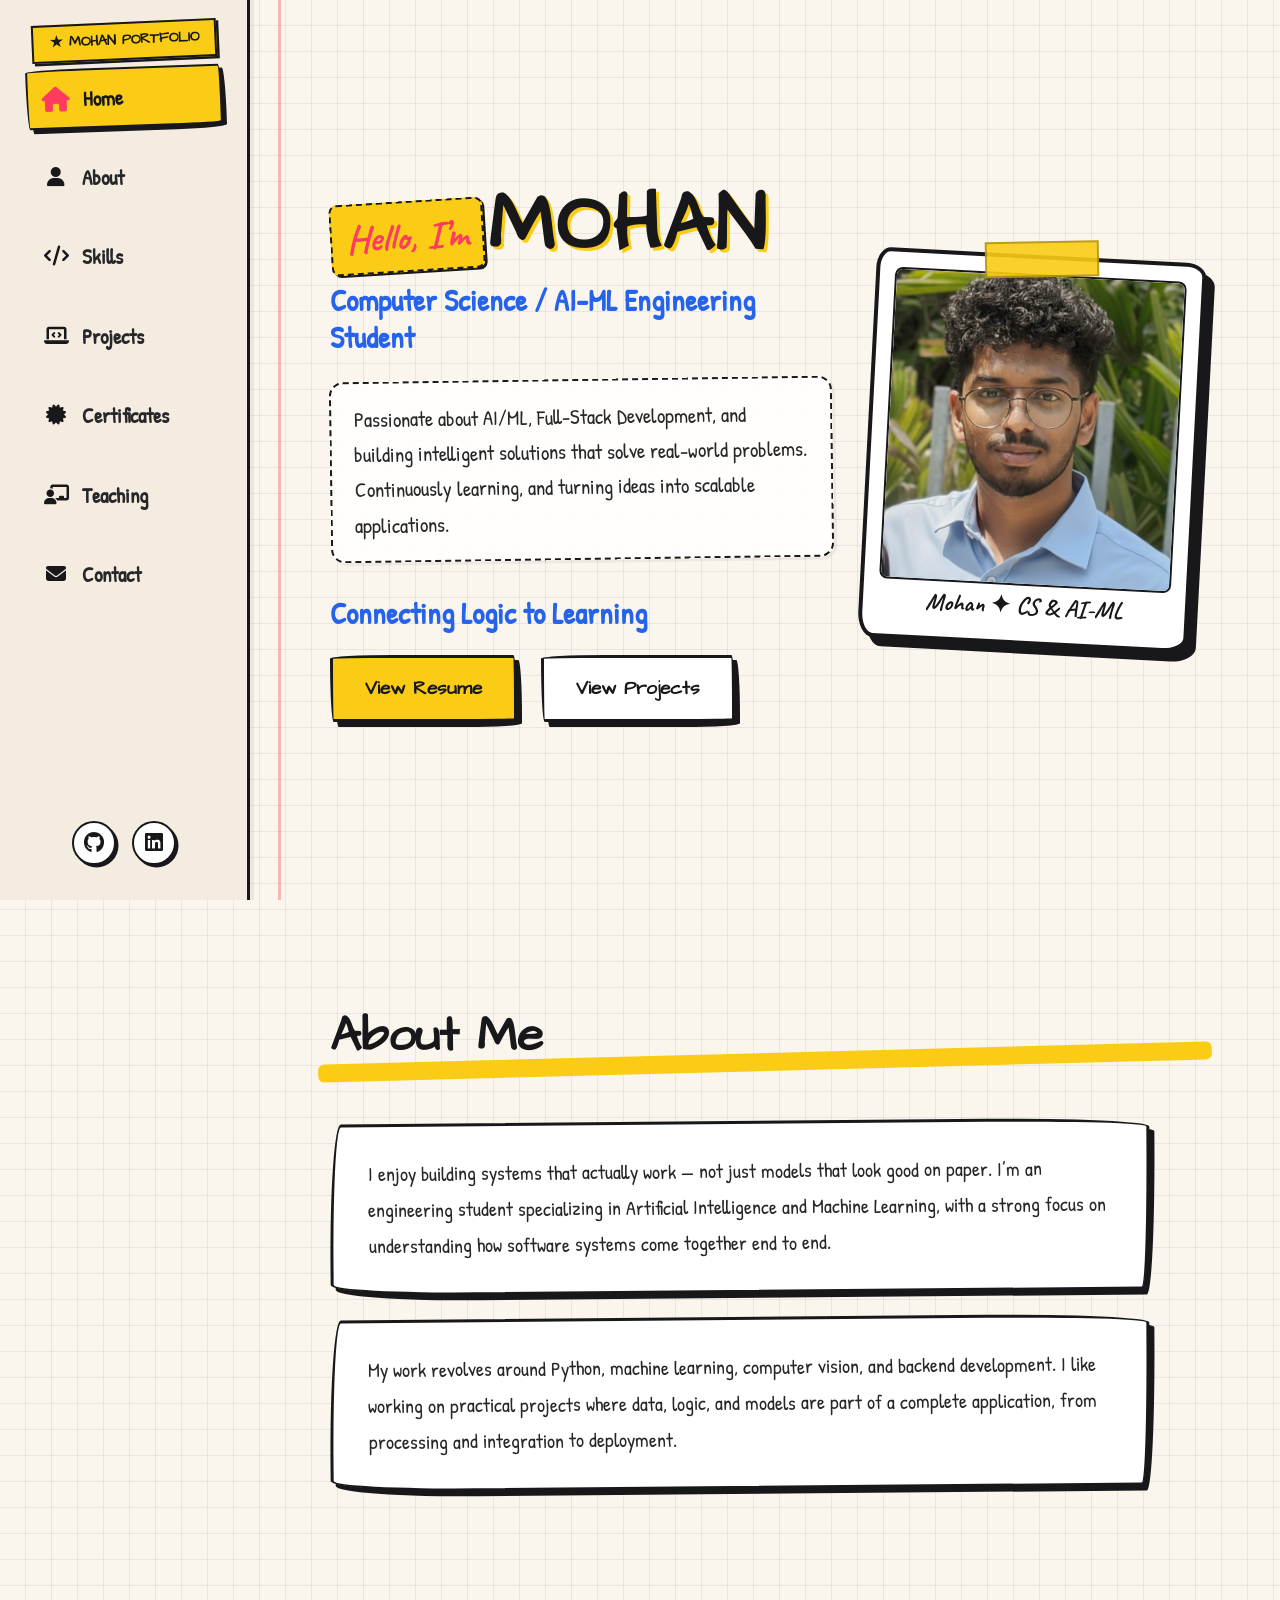
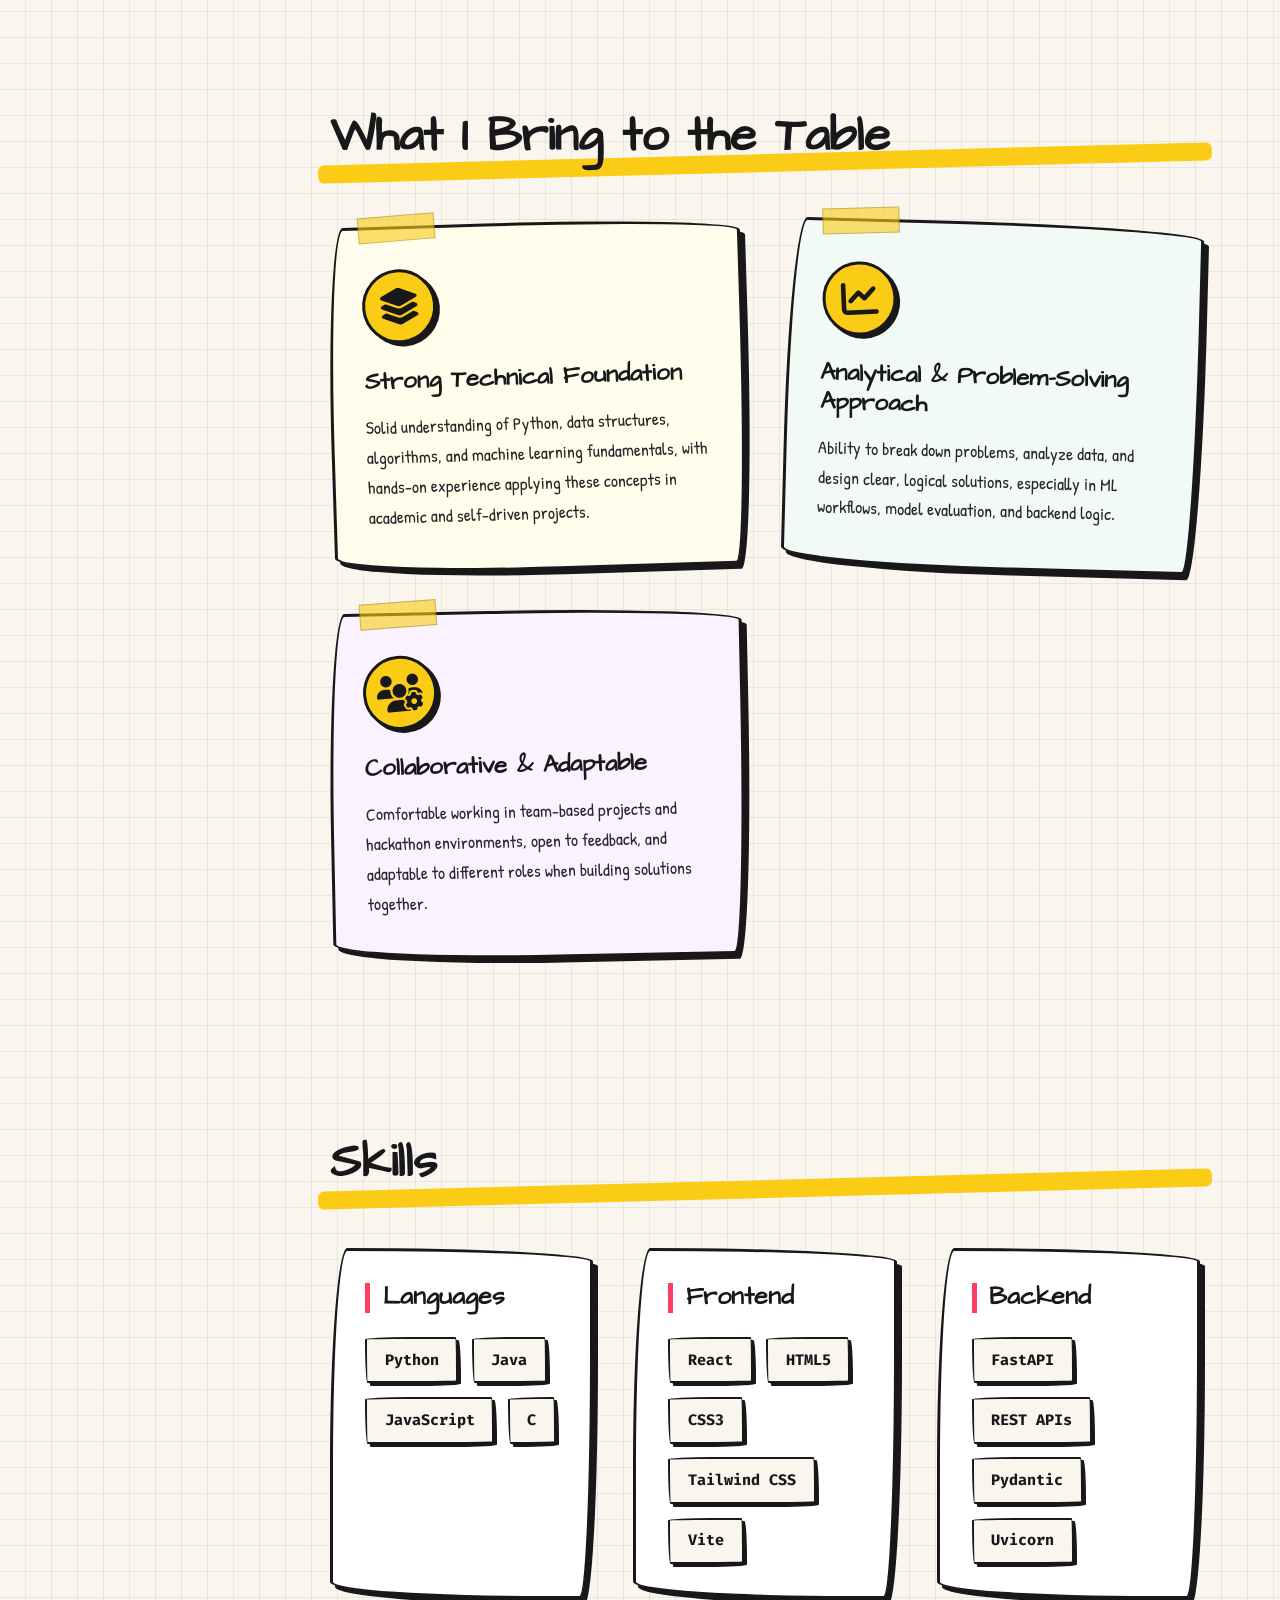
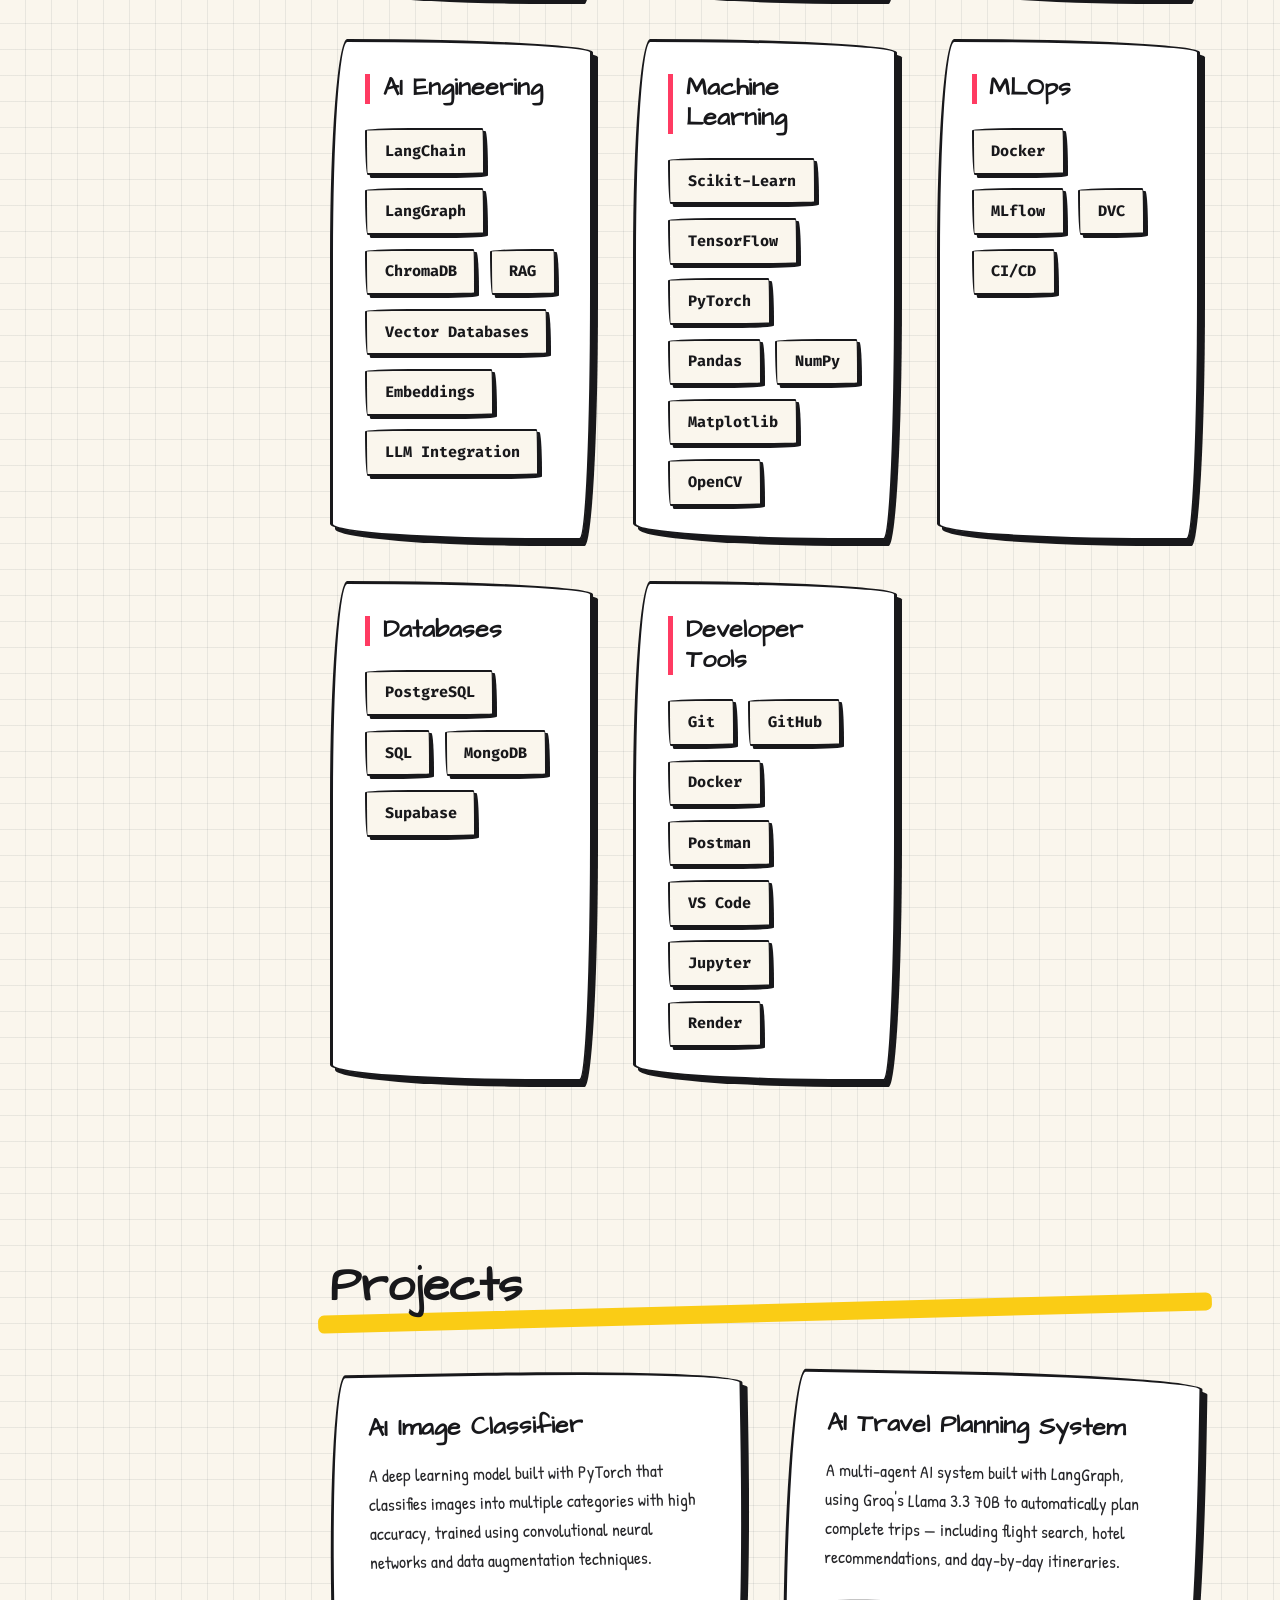
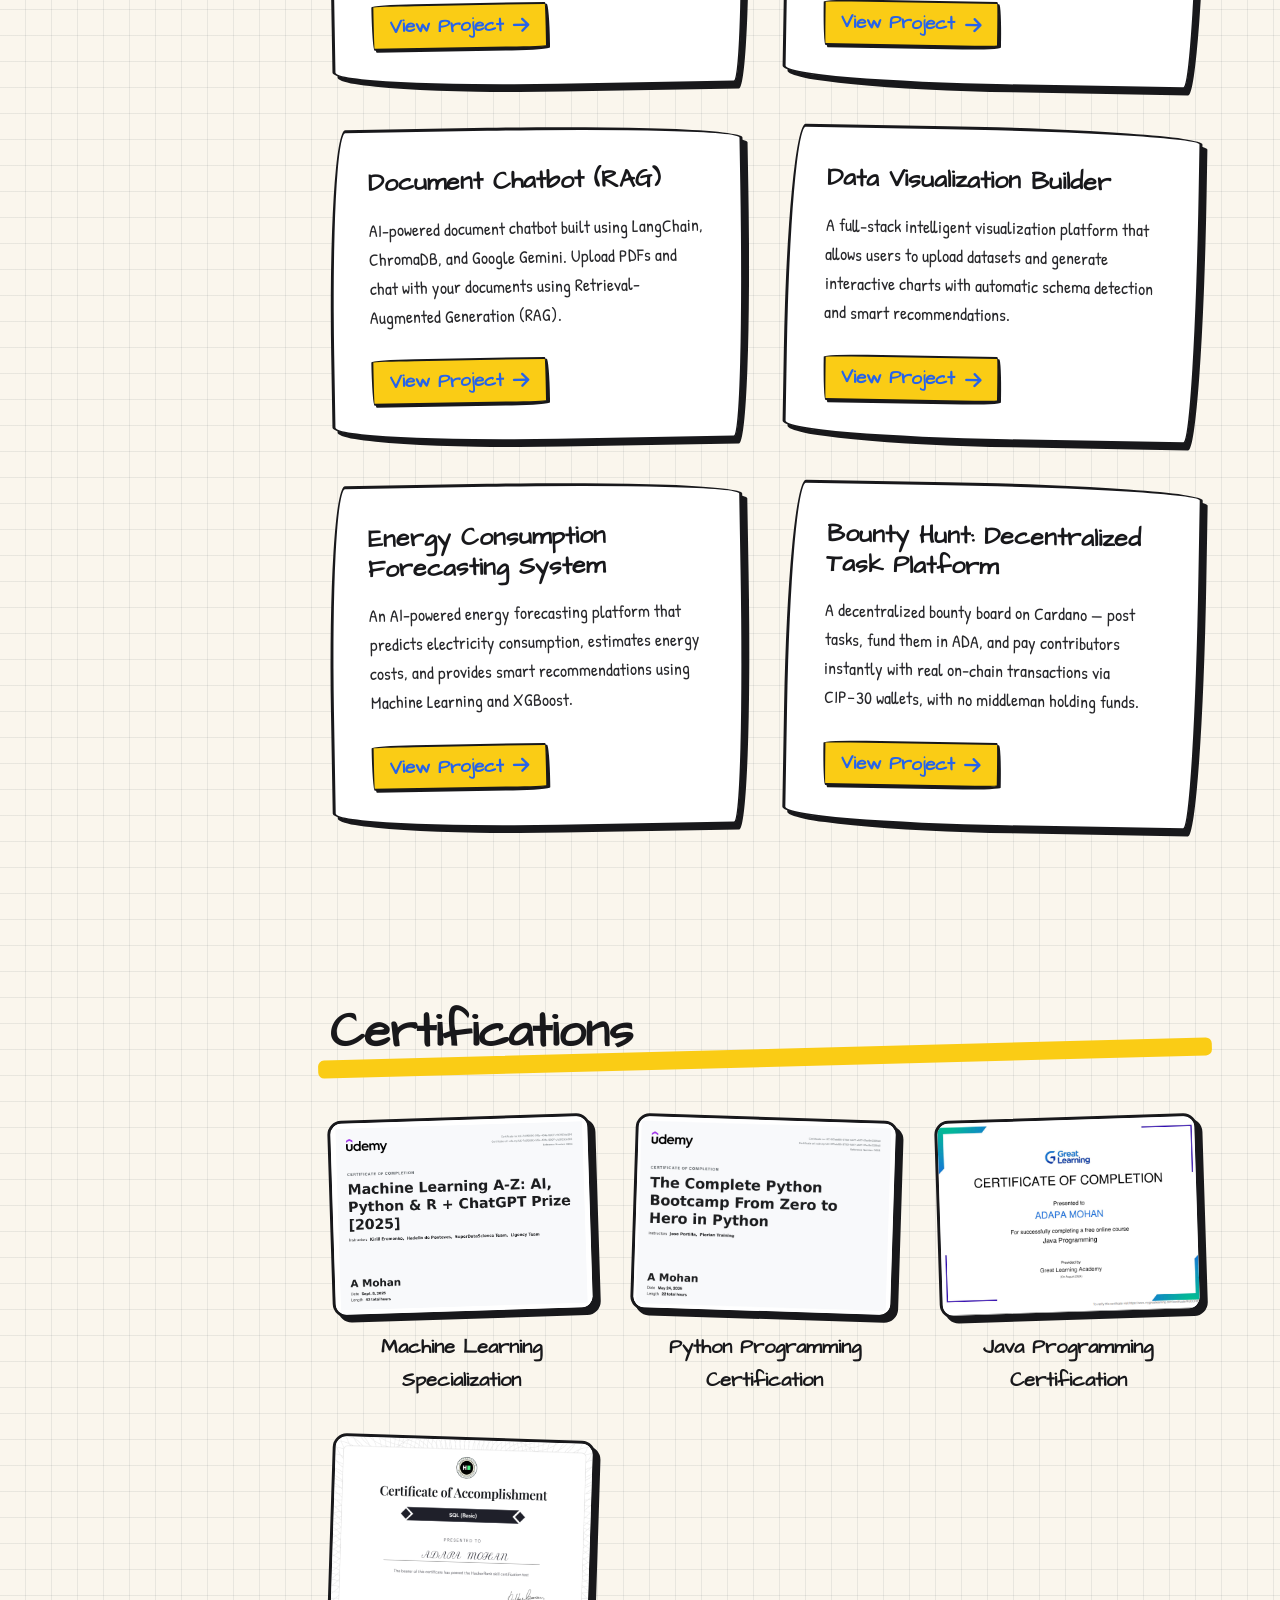
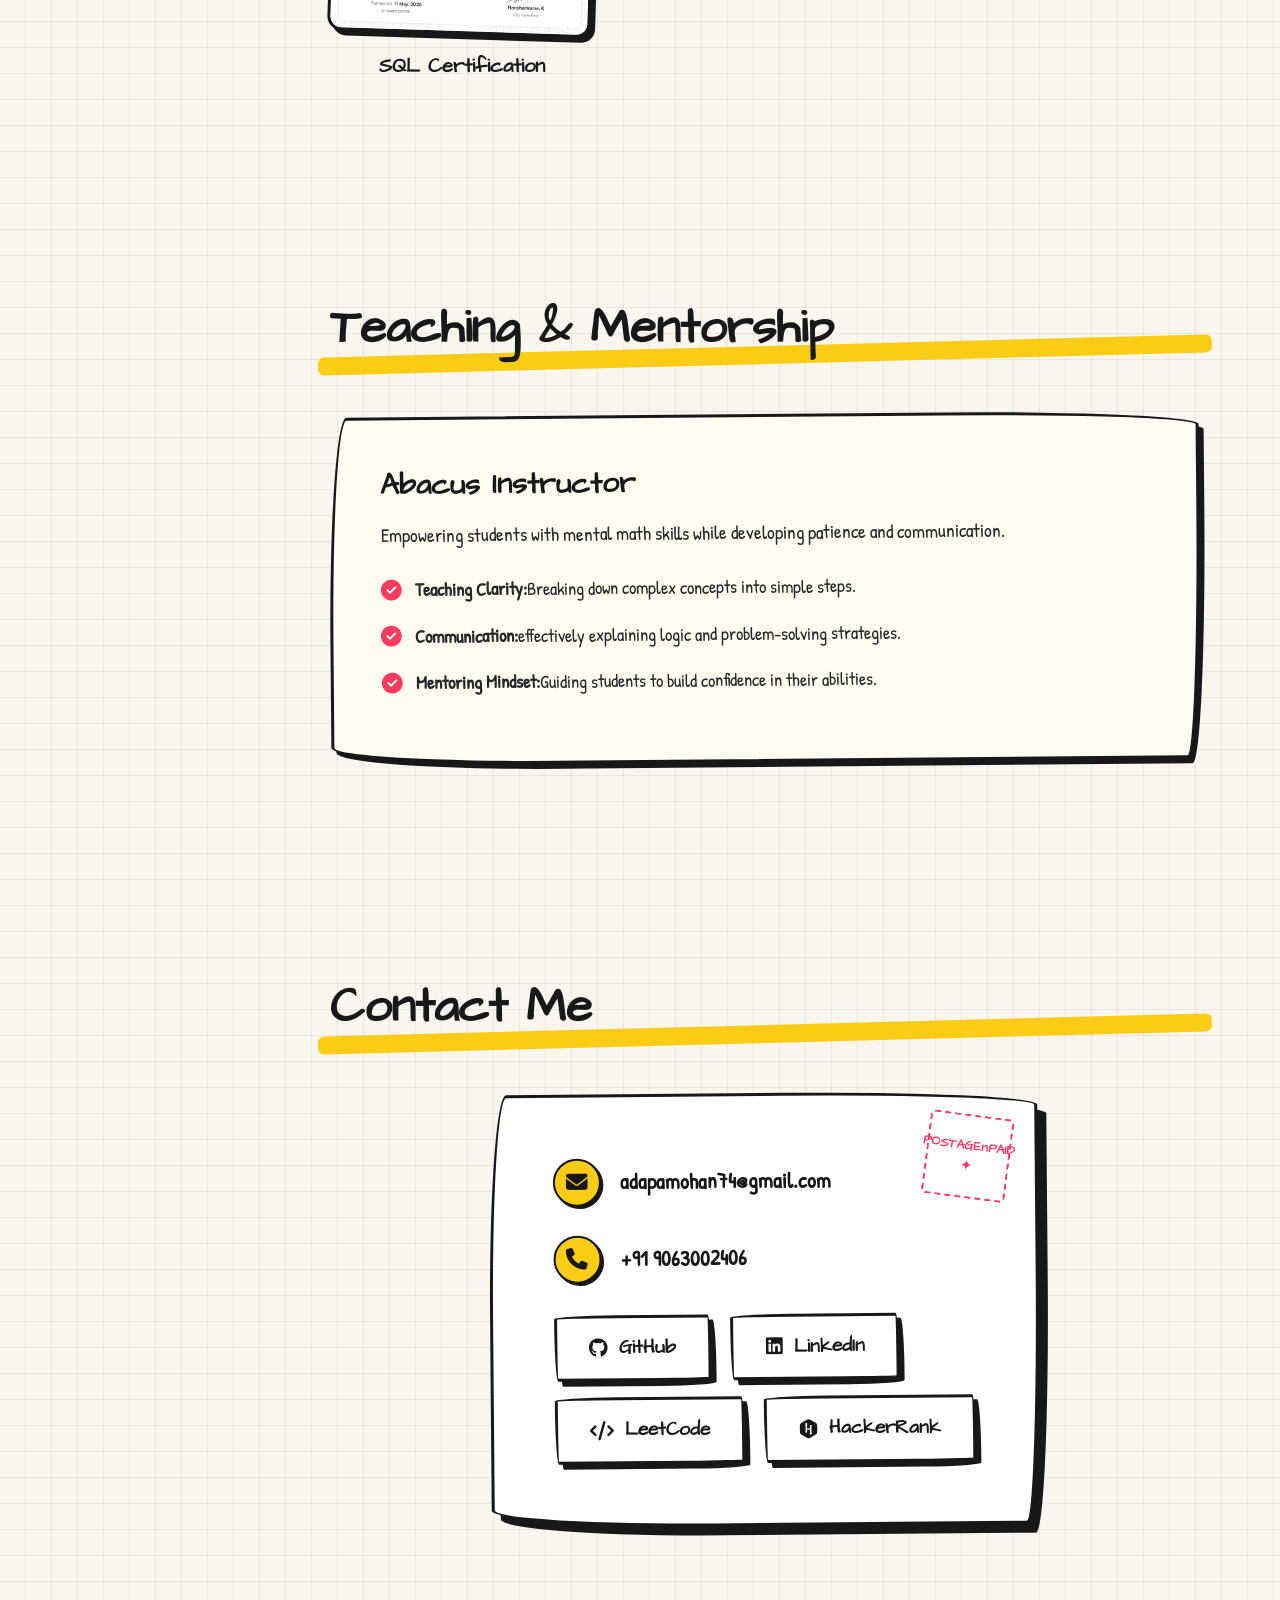
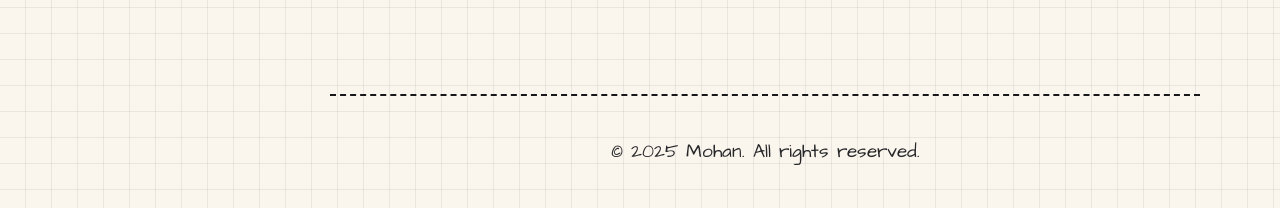
==== commit 647d03fc: "added Ai agent &  changed style" ====
--- a/index.html
+++ b/index.html
@@ -126,45 +126,101 @@
         <section id="skills">
             <h2 class="section-title">Skills</h2>
             <div class="skills-grid">
+
                 <div class="skill-category">
                     <h3>Languages</h3>
                     <div class="skill-pills">
+                        <span>Python</span>
+                        <span>Java</span>
+                        <span>JavaScript</span>
                         <span>C</span>
-                        <span>Java</span>
-                        <span>Python</span>
-                        <span>JavaScript</span>
-                    </div>
-                </div>
-                <div class="skill-category">
-                    <h3>Web Technologies</h3>
-                    <div class="skill-pills">
+                    </div>
+                </div>
+
+                <div class="skill-category">
+                    <h3>Frontend</h3>
+                    <div class="skill-pills">
+                        <span>React</span>
                         <span>HTML5</span>
                         <span>CSS3</span>
-                        <span>React</span>
+                        <span>Tailwind CSS</span>
+                        <span>Vite</span>
+                    </div>
+                </div>
+
+                <div class="skill-category">
+                    <h3>Backend</h3>
+                    <div class="skill-pills">
                         <span>FastAPI</span>
-                    </div>
-                </div>
+                        <span>REST APIs</span>
+                        <span>Pydantic</span>
+                        <span>Uvicorn</span>
+                    </div>
+                </div>
+
+                <div class="skill-category">
+                    <h3>AI Engineering</h3>
+                    <div class="skill-pills">
+                        <span>LangChain</span>
+                        <span>LangGraph</span>
+                        <span>ChromaDB</span>
+                        <span>RAG</span>
+                        <span>Vector Databases</span>
+                        <span>Embeddings</span>
+                        <span>LLM Integration</span>
+                    </div>
+                </div>
+
                 <div class="skill-category">
                     <h3>Machine Learning</h3>
                     <div class="skill-pills">
+                        <span>Scikit-Learn</span>
                         <span>TensorFlow</span>
                         <span>PyTorch</span>
                         <span>Pandas</span>
                         <span>NumPy</span>
                         <span>Matplotlib</span>
-                        <span>Scikit-Learn</span>
-                    </div>
-                </div>
+                        <span>OpenCV</span>
+                    </div>
+                </div>
+
+                <div class="skill-category">
+                    <h3>MLOps</h3>
+                    <div class="skill-pills">
+                        <span>Docker</span>
+                        <span>MLflow</span>
+                        <span>DVC</span>
+                        <span>CI/CD</span>
+                    </div>
+                </div>
+
                 <div class="skill-category">
                     <h3>Databases</h3>
                     <div class="skill-pills">
+                        <span>PostgreSQL</span>
                         <span>SQL</span>
                         <span>MongoDB</span>
                         <span>Supabase</span>
                     </div>
                 </div>
-            </div>
-        </section>
+
+                <div class="skill-category">
+                    <h3>Developer Tools</h3>
+                    <div class="skill-pills">
+                        <span>Git</span>
+                        <span>GitHub</span>
+                        <span>Docker</span>
+                        <span>Postman</span>
+                        <span>VS Code</span>
+                        <span>Jupyter</span>
+                        <span>Render</span>
+                    </div>
+                </div>
+
+            </div>
+        </section>
+
+
 
         <!-- Projects Section -->
         <section id="projects">
@@ -174,7 +230,9 @@
                 <article class="project-card">
                     <div class="card-content">
                         <h3>AI Image Classifier</h3>
-                        <p>A deep learning model to classify images with high accuracy using PyTorch.</p>
+                        <p>A deep learning model built with PyTorch that classifies images into multiple
+                            categories with high accuracy, trained using convolutional neural networks and data
+                            augmentation techniques.</p>
                         <a href="projects/ai-image-classifier.html" class="btn-text">View Project <i
                                 class="fas fa-arrow-right"></i></a>
                     </div>
@@ -182,9 +240,11 @@
                 <!-- Project Card 2 -->
                 <article class="project-card">
                     <div class="card-content">
-                        <h3>React Snake Game</h3>
-                        <p>A simple snake game built with React and Tailwind CSS.</p>
-                        <a href="projects/snake_game.html" class="btn-text">View Project <i
+                        <h3>AI Travel Planning System</h3>
+                        <p>A multi-agent AI system built with LangGraph, using Groq's Llama 3.3 70B to automatically
+                            plan complete trips — including flight search, hotel recommendations, and day-by-day
+                            itineraries.</p>
+                        <a href="projects/Ai-travel-multi-agent.html" class="btn-text">View Project <i
                                 class="fas fa-arrow-right"></i></a>
                     </div>
                 </article>
--- a/style.css
+++ b/style.css
@@ -1,657 +1,1014 @@
-:root {
-    /* Colors */
-    --bg-color: #0F172A;
-    /* Dark Slate Blue tone */
-    --bg-secondary: #1E293B;
-    --text-primary: #F1F5F9;
-    --text-secondary: #94A3B8;
-    --accent-primary: #8B5CF6;
-    /* Violet */
-    --accent-secondary: #3B82F6;
-    /* Blue */
-    --accent-gradient: linear-gradient(135deg, #8B5CF6 0%, #3B82F6 100%);
-
-    /* Spacing */
-    --nav-width: 220px;
-    --section-spacing: 120px;
-
-    /* Config */
-    --border-radius: 12px;
-    --transition: all 0.3s ease;
-}
-
-.summary {
-    max-width: 720px;
-    line-height: 1.7;
-    font-size: 1rem;
-    font-weight: 400;
-    color: #cbd5e1;
-    margin-bottom: 1.5rem;
-}
-
-.section-title {
-    font-weight: 601;
-    letter-spacing: 0.5px;
-}
-
-
-* {
-    margin: 0;
-    padding: 0;
-    box-sizing: border-box;
-    scroll-behavior: smooth;
-}
-
-body {
-    font-family: 'Inter', sans-serif;
-    background-color: var(--bg-color);
-    color: var(--text-primary);
-    line-height: 1.6;
-    overflow-x: hidden;
-}
-
-a {
-    text-decoration: none;
-    color: inherit;
-}
-
-/* Scrollbar */
-::-webkit-scrollbar {
-    width: 8px;
-}
-
-::-webkit-scrollbar-track {
-    background: var(--bg-color);
-}
-
-::-webkit-scrollbar-thumb {
-    background: var(--bg-secondary);
-    border-radius: 4px;
-}
-
-::-webkit-scrollbar-thumb:hover {
-    background: var(--accent-primary);
-}
-
-/* Layout */
-.sidebar {
-    position: fixed;
-    left: 0;
-    top: 0;
-    height: 100vh;
-    width: var(--nav-width);
-    background: var(--bg-secondary);
-    display: flex;
-    flex-direction: column;
-    justify-content: center;
-    /* Center vertically */
-    align-items: flex-start;
-    /* Left align content */
-    padding: 2rem;
-    z-index: 1000;
-    border-right: 1px solid rgba(255, 255, 255, 0.05);
-}
-
-.content {
-    margin-left: var(--nav-width);
-    padding: 0 4rem;
-    max-width: 1200px;
-}
-
-/* Navigation */
-.logo {
-    display: none;
-    /* User requested removal */
-}
-
-.nav-links {
-    list-style: none;
-    display: flex;
-    flex-direction: column;
-    gap: 1.5rem;
-    width: 100%;
-}
-
-.nav-links li {
-    width: 100%;
-}
-
-.nav-links a {
-    color: var(--text-secondary);
-    font-size: 1rem;
-    font-weight: 500;
-    transition: var(--transition);
-    display: flex;
-    align-items: center;
-    gap: 1rem;
-    padding: 10px 15px;
-    border-radius: 8px;
-    width: 100%;
-}
-
-.nav-links a i {
-    width: 20px;
-    /* Fixed width for icon alignment */
-    text-align: center;
-    font-size: 1.1rem;
-}
-
-.nav-links a:hover,
-.nav-links a.active {
-    color: var(--text-primary);
-    background: rgba(255, 255, 255, 0.05);
-    transform: translateX(5px);
-}
-
-.nav-links a.active {
-    background: linear-gradient(90deg, rgba(139, 92, 246, 0.1) 0%, transparent 100%);
-    color: var(--accent-primary);
-    border-left: 3px solid var(--accent-primary);
-}
-
-/* Hide the old active line style */
-.nav-links a.active::after {
-    display: none;
-}
-
-.social-links-mini {
-    margin-top: auto;
-    /* Push to bottom */
-    display: flex;
-    flex-direction: row;
-    /* Horizontal icons at bottom */
-    gap: 1rem;
-    padding-top: 2rem;
-}
-
-.social-links-mini a {
-    color: var(--text-secondary);
-    font-size: 1.2rem;
-    transition: var(--transition);
-}
-
-.social-links-mini a:hover {
-    color: var(--accent-primary);
-}
-
-/* Typography & Common elements */
-h1,
-h2,
-h3 {
-    color: var(--text-primary);
-    font-weight: 700;
-}
-
-.section-title {
-    font-size: 2.5rem;
-    margin-bottom: 3rem;
-    position: relative;
-    display: inline-block;
-}
-
-.section-title::after {
-    content: '';
-    position: absolute;
-    bottom: -10px;
-    left: 0;
-    width: 60px;
-    height: 4px;
-    background: var(--accent-gradient);
-    border-radius: 2px;
-}
-
-section {
-    min-height: 80vh;
-    /* Not full screen unless needed, but spacious */
-    padding: 5rem 0;
-    display: flex;
-    flex-direction: column;
-    justify-content: center;
-}
-
-/* Buttons */
-.btn {
-    display: inline-block;
-    padding: 0.8rem 2rem;
-    border-radius: 30px;
-    font-weight: 500;
-    transition: var(--transition);
-    cursor: pointer;
-}
-
-.btn-primary {
-    background: var(--accent-gradient);
-    color: white;
-    box-shadow: 0 4px 15px rgba(139, 92, 246, 0.3);
-}
-
-.btn-primary:hover {
-    transform: translateY(-2px);
-    box-shadow: 0 6px 20px rgba(139, 92, 246, 0.4);
-}
-
-.btn-outline {
-    background: transparent;
-    border: 2px solid var(--accent-primary);
-    color: var(--text-primary);
-}
-
-.btn-outline:hover {
-    background: rgba(139, 92, 246, 0.1);
-}
-
-/* HERO Section */
-#hero {
-    display: flex;
-    flex-direction: row;
-    align-items: center;
-    justify-content: space-between;
-    min-height: 100vh;
-}
-
-.hero-text {
-    flex: 1;
-    padding-right: 2rem;
-}
-
-.hero-text .greeting {
-    color: var(--accent-primary);
-    font-size: 1.2rem;
-    font-weight: 500;
-    display: block;
-    margin-bottom: 0.5rem;
-}
-
-.hero-text h1 {
-    font-size: 4rem;
-    line-height: 1.1;
-    margin-bottom: 0.5rem;
-}
-
-.hero-text h2 {
-    font-size: 1.5rem;
-    color: var(--text-secondary);
-    font-weight: 400;
-    margin-bottom: 1.5rem;
-}
-
-.hero-text p {
-    color: var(--text-secondary);
-    max-width: 500px;
-    margin-bottom: 2.5rem;
-}
-
-.cta-group {
-    display: flex;
-    gap: 1rem;
-}
-
-.hero-image {
-    flex: 1;
-    display: flex;
-    justify-content: flex-end;
-}
-
-.img-placeholder {
-    width: 350px;
-    height: 350px;
-    border-radius: 50%;
-    background: var(--bg-secondary);
-    border: 2px solid var(--accent-secondary);
-    position: relative;
-    overflow: hidden;
-    /* Optional glow */
-    box-shadow: 0 0 40px rgba(59, 130, 246, 0.2);
-}
-
-.img-placeholder img {
-    width: 100%;
-    height: 100%;
-    object-fit: cover;
-    object-position: 50% 40%;
-}
-
-/* ABOUT Section */
-.summary {
-    max-width: 800px;
-    font-size: 1.1rem;
-    color: var(--text-secondary);
-}
-
-/* WHAT I BRING Section */
-.value-grid {
-    display: grid;
-    grid-template-columns: repeat(auto-fit, minmax(300px, 1fr));
-    gap: 2rem;
-}
-
-.value-card {
-    background: var(--bg-secondary);
-    border-radius: var(--border-radius);
-    padding: 2.5rem;
-    transition: var(--transition);
-    border: 1px solid rgba(255, 255, 255, 0.03);
-    display: flex;
-    flex-direction: column;
-    align-items: flex-start;
-    position: relative;
-    overflow: hidden;
-}
-
-.value-card:hover {
-    transform: translateY(-5px);
-    border-color: rgba(139, 92, 246, 0.3);
-    box-shadow: 0 10px 30px rgba(0, 0, 0, 0.2);
-}
-
-.value-card::before {
-    content: '';
-    position: absolute;
-    top: 0;
-    left: 0;
-    width: 4px;
-    height: 100%;
-    background: var(--accent-gradient);
-    opacity: 0;
-    transition: var(--transition);
-}
-
-.value-card:hover::before {
-    opacity: 1;
-}
-
-.icon-box {
-    font-size: 2.5rem;
-    margin-bottom: 1.5rem;
-    background: rgba(139, 92, 246, 0.1);
-    width: 70px;
-    height: 70px;
-    border-radius: 50%;
-    display: flex;
-    align-items: center;
-    justify-content: center;
-    color: var(--accent-primary);
-    transition: var(--transition);
-}
-
-.value-card:hover .icon-box {
-    background: var(--accent-primary);
-    color: white;
-    transform: rotateY(180deg);
-}
-
-.value-card h3 {
-    font-size: 1.3rem;
-    margin-bottom: 1rem;
-    color: var(--text-primary);
-}
-
-.value-card p {
-    color: var(--text-secondary);
-    font-size: 1rem;
-    line-height: 1.6;
-}
-
-/* SKILLS Section */
-.skills-grid {
-    display: grid;
-    grid-template-columns: repeat(auto-fit, minmax(250px, 1fr));
-    gap: 2rem;
-}
-
-.skill-category h3 {
-    margin-bottom: 1.5rem;
-    border-left: 3px solid var(--accent-primary);
-    padding-left: 1rem;
-}
-
-.skill-pills {
-    display: flex;
-    flex-wrap: wrap;
-    gap: 1rem;
-}
-
-.skill-pills span {
-    background: var(--bg-secondary);
-    padding: 0.5rem 1rem;
-    border-radius: 20px;
-    font-size: 0.9rem;
-    transition: var(--transition);
-    border: 1px solid transparent;
-}
-
-.skill-pills span:hover {
-    border-color: var(--accent-primary);
-    color: var(--accent-primary);
-    transform: translateY(-2px);
-}
-
-/* PROJECTS Section */
-.projects-grid {
-    display: grid;
-    grid-template-columns: repeat(auto-fit, minmax(300px, 1fr));
-    gap: 2rem;
-}
-
-.project-card {
-    background: var(--bg-secondary);
-    border-radius: var(--border-radius);
-    padding: 2rem;
-    transition: var(--transition);
-    border: 1px solid rgba(255, 255, 255, 0.03);
-    display: flex;
-    flex-direction: column;
-    justify-content: space-between;
-}
-
-.project-card:hover {
-    transform: translateY(-5px);
-    border-color: rgba(139, 92, 246, 0.3);
-    box-shadow: 0 10px 30px rgba(0, 0, 0, 0.2);
-}
-
-.project-card h3 {
-    margin-bottom: 1rem;
-    color: var(--text-primary);
-}
-
-.project-card p {
-    color: var(--text-secondary);
-    margin-bottom: 1.5rem;
-    font-size: 0.95rem;
-}
-
-.btn-text {
-    color: var(--accent-primary);
-    font-weight: 500;
-    display: inline-flex;
-    align-items: center;
-    gap: 0.5rem;
-}
-
-.btn-text:hover {
-    gap: 0.8rem;
-    /* slight movement arrow */
-}
-
-/* CERTIFICATES & TEACHING */
-.certificates-grid {
-    display: grid;
-    grid-template-columns: repeat(auto-fit, minmax(250px, 1fr));
-    gap: 2rem;
-}
-
-.cert-card {
-    text-align: center;
-}
-
-.cert-placeholder {
-    width: 100%;
-    aspect-ratio: 4/3;
-    background: var(--bg-secondary);
-    border-radius: var(--border-radius);
-    display: flex;
-    align-items: center;
-    justify-content: center;
-    color: var(--text-secondary);
-    margin-bottom: 1rem;
-    border: 1px solid rgba(255, 255, 255, 0.05);
-    transition: var(--transition);
-    overflow: hidden;
-    /* Added to clip image corners */
-}
-
-.cert-placeholder img {
-    width: 100%;
-    height: 100%;
-    object-fit: cover;
-    display: block;
-}
-
-.cert-card:hover .cert-placeholder {
-    transform: scale(1.03);
-    border-color: var(--accent-secondary);
-}
-
-.teaching-card {
-    background: var(--bg-secondary);
-    border-radius: var(--border-radius);
-    padding: 2.5rem;
-    border-left: 4px solid var(--accent-primary);
-}
-
-.teaching-card h3 {
-    display: flex;
-    align-items: center;
-    gap: 1rem;
-    margin-bottom: 1rem;
-}
-
-.badge {
-    font-size: 0.8rem;
-    background: rgba(139, 92, 246, 0.2);
-    color: var(--accent-primary);
-    padding: 0.2rem 0.6rem;
-    border-radius: 4px;
-}
-
-.teaching-highlights {
-    list-style: none;
-    margin-top: 1.5rem;
-}
-
-.teaching-highlights li {
-    margin-bottom: 0.8rem;
-    color: var(--text-secondary);
-}
-
-.teaching-highlights i {
-    color: var(--accent-secondary);
-    margin-right: 0.8rem;
-}
-
-/* CONTACT */
-.contact-container {
-    background: var(--bg-secondary);
-    padding: 3rem;
-    border-radius: var(--border-radius);
-    max-width: 600px;
-    margin: auto;
-}
-
-.contact-item {
-    display: flex;
-    align-items: center;
-    gap: 1rem;
-    margin-bottom: 1.5rem;
-    font-size: 1.1rem;
-    color: var(--text-primary);
-}
-
-.contact-item i {
-    color: var(--accent-primary);
-    font-size: 1.4rem;
-}
-
-.contact-links {
-    margin-top: 2rem;
-    display: flex;
-    gap: 1rem;
-}
-
-footer {
-    padding: 2rem 0;
-    text-align: center;
-    color: var(--text-secondary);
-    font-size: 0.9rem;
-    border-top: 1px solid rgba(255, 255, 255, 0.05);
-    margin-top: 4rem;
-}
-
-/* RESPONSIVE */
-@media (max-width: 900px) {
-    .content {
-        margin-left: 0;
-        padding: 0 2rem;
-    }
-
-    .sidebar {
-        width: 100%;
-        height: auto;
-        position: fixed;
-        bottom: 0;
-        top: auto;
-        flex-direction: row;
-        padding: 1rem 2rem;
-        background: rgba(30, 41, 59, 0.95);
-        backdrop-filter: blur(10px);
-        border-right: none;
-        border-top: 1px solid rgba(255, 255, 255, 0.1);
-    }
-
-    .logo,
-    .social-links-mini {
-        display: none;
-        /* Simplify mobile nav */
-    }
-
-    .nav-links {
-        flex-direction: row;
-        justify-content: space-around;
-        width: 100%;
-        gap: 0;
-    }
-
-    .nav-links a.active::after {
-        display: none;
-    }
-
-    .nav-links a.active {
-        color: var(--accent-primary);
-        transform: translateY(-2px);
-    }
-
-    #hero {
-        flex-direction: column-reverse;
-        text-align: center;
-        padding-top: 2rem;
-    }
-
-    .hero-text {
-        padding-right: 0;
-    }
-
-    .hero-image {
-        justify-content: center;
-        margin-bottom: 2rem;
-    }
-
-    .cta-group {
-        justify-content: center;
-    }
-
-    /* Adjust bottom spacing for mbile nav */
-    main {
-        padding-bottom: 80px;
-    }
+@import url('https://fonts.googleapis.com/css2?family=Architects+Daughter&family=Caveat:wght@600;700&family=Patrick+Hand&family=Fira+Code:wght@400;600;700&family=Plus+Jakarta+Sans:wght@400;500;600;700;800&display=swap');
+
+/* ==========================================================================
+   SENIOR FRONTEND DEVELOPER EDITION: 
+   ULTIMATE HIGH-VOLTAGE HAND-DRAWN SKETCHBOOK PORTFOLIO
+   Tailored for Mohan - Computer Science & AI/ML Engineer
+   ========================================================================== */
+
+:root {
+    /* Rich Warm Sketchpad Paper Palette */
+    --bg-color: #FAF6ED;           /* Rich warm cream sketch paper */
+    --bg-secondary: #FFFFFF;       /* Crisp white paper card */
+    --bg-sidebar: #F4ECE1;         /* Kraft sketchbook notebook sidebar */
+    --bg-grid: rgba(30, 41, 59, 0.08); /* Graph grid lines */
+    
+    /* Deep Pencil Ink */
+    --ink-black: #18181B;          /* Rich bold ink line color */
+    --ink-dark: #27272A;           /* Primary text */
+    --ink-muted: #52525B;          /* Secondary text */
+    
+    /* High-Voltage Marker & Crayon Accents */
+    --accent-primary: #FF3B62;     /* Electric Coral Pink */
+    --accent-blue: #2563EB;        /* Fountain Pen Ink Blue */
+    --accent-yellow: #FACC15;      /* Sunburst Highlighter Yellow */
+    --accent-green: #10B981;       /* Mint Green Crayon */
+    --accent-purple: #8B5CF6;      /* Violet Felt Pen */
+    --accent-orange: #FF6B00;      /* Tangy Orange Sharpie */
+    
+    /* Marker Highlights */
+    --marker-yellow: rgba(250, 204, 21, 0.6);
+    --marker-pink: rgba(255, 59, 98, 0.3);
+    --marker-blue: rgba(37, 99, 235, 0.25);
+    --marker-green: rgba(16, 185, 129, 0.3);
+    --marker-purple: rgba(139, 92, 246, 0.3);
+    
+    /* Hand-Drawn Borders & Hard Offset Shadows */
+    --sketch-border: 3.5px solid var(--ink-black);
+    --sketch-border-thin: 2.5px solid var(--ink-black);
+    --sketch-shadow: 5px 5px 0px var(--ink-black);
+    --sketch-shadow-hover: 9px 9px 0px var(--ink-black);
+    --sketch-shadow-active: 2px 2px 0px var(--ink-black);
+    
+    /* Uneven Hand-Drawn Radii */
+    --radius-sketch-1: 255px 15px 225px 15px/15px 225px 15px 255px;
+    --radius-sketch-2: 15px 225px 15px 255px/255px 15px 225px 15px;
+    --radius-sketch-card: 18px 255px 14px 225px/225px 14px 255px 18px;
+    
+    /* Layout */
+    --nav-width: 250px;
+    --transition: all 0.25s cubic-bezier(0.34, 1.56, 0.64, 1);
+}
+
+/* BASE RESET & DYNAMIC GRAPH PAPER BACKGROUND */
+* {
+    margin: 0;
+    padding: 0;
+    box-sizing: border-box;
+    scroll-behavior: smooth;
+}
+
+body {
+    font-family: 'Patrick Hand', 'Plus Jakarta Sans', cursive, sans-serif;
+    background-color: var(--bg-color);
+    background-image: 
+        linear-gradient(var(--bg-grid) 1px, transparent 1px),
+        linear-gradient(90deg, var(--bg-grid) 1px, transparent 1px);
+    background-size: 26px 26px;
+    background-position: -1px -1px;
+    color: var(--ink-dark);
+    line-height: 1.65;
+    font-size: 1.18rem;
+    overflow-x: hidden;
+}
+
+/* Red Notebook Margin Thread Line */
+body::before {
+    content: '';
+    position: fixed;
+    top: 0;
+    left: calc(var(--nav-width) + 28px);
+    width: 2.5px;
+    height: 100vh;
+    background: rgba(239, 68, 68, 0.35);
+    z-index: 1;
+    pointer-events: none;
+}
+
+a {
+    text-decoration: none;
+    color: inherit;
+}
+
+/* Custom Hand-Drawn Scrollbar */
+::-webkit-scrollbar {
+    width: 13px;
+}
+
+::-webkit-scrollbar-track {
+    background: var(--bg-color);
+    border-left: 3px solid var(--ink-black);
+}
+
+::-webkit-scrollbar-thumb {
+    background: var(--accent-yellow);
+    border: 3px solid var(--ink-black);
+    border-radius: 10px;
+}
+
+::-webkit-scrollbar-thumb:hover {
+    background: var(--accent-primary);
+}
+
+/* Selection Highlight */
+::selection {
+    background: var(--accent-yellow);
+    color: var(--ink-black);
+}
+
+/* TYPOGRAPHY */
+h1, h2, h3, h4 {
+    color: var(--ink-black);
+    font-family: 'Architects Daughter', 'Caveat', cursive;
+    font-weight: 700;
+    line-height: 1.2;
+}
+
+p {
+    color: var(--ink-dark);
+}
+
+.summary {
+    max-width: 820px;
+    font-size: 1.25rem;
+    line-height: 1.8;
+    color: var(--ink-dark);
+    margin-bottom: 1.5rem;
+    position: relative;
+    background: var(--bg-secondary);
+    padding: 1.8rem 2.2rem;
+    border: var(--sketch-border);
+    border-radius: var(--radius-sketch-card);
+    box-shadow: var(--sketch-shadow);
+    transform: rotate(-0.5deg);
+}
+
+/* SECTION TITLES WITH VIBRANT HIGHLIGHTER UNDERLINE */
+.section-title {
+    font-size: 3rem;
+    margin-bottom: 3.5rem;
+    position: relative;
+    display: inline-block;
+    color: var(--ink-black);
+    font-family: 'Architects Daughter', cursive;
+}
+
+.section-title::after {
+    content: '';
+    position: absolute;
+    bottom: -6px;
+    left: -12px;
+    width: calc(100% + 24px);
+    height: 18px;
+    background: var(--accent-yellow);
+    z-index: -1;
+    border-radius: 6px;
+    transform: rotate(-1.5deg);
+    transition: var(--transition);
+}
+
+.section-title:hover::after {
+    background: var(--accent-primary);
+    transform: rotate(1.5deg) scaleX(1.05);
+}
+
+section {
+    min-height: 80vh;
+    padding: 5.5rem 0;
+    display: flex;
+    flex-direction: column;
+    justify-content: center;
+    position: relative;
+    z-index: 2;
+}
+
+/* LAYOUT & SIDEBAR */
+.sidebar {
+    position: fixed;
+    left: 0;
+    top: 0;
+    height: 100vh;
+    width: var(--nav-width);
+    background: var(--bg-sidebar);
+    display: flex;
+    flex-direction: column;
+    justify-content: center;
+    align-items: flex-start;
+    padding: 2.2rem 1.6rem;
+    z-index: 1000;
+    border-right: 3.5px solid var(--ink-black);
+    box-shadow: 4px 0px 0px rgba(0, 0, 0, 0.06);
+}
+
+/* Notebook Tape Badge on Sidebar */
+.sidebar::before {
+    content: '★ MOHAN PORTFOLIO';
+    position: absolute;
+    top: 22px;
+    left: 50%;
+    transform: translateX(-50%) rotate(-2.5deg);
+    background: var(--accent-yellow);
+    border: 2.5px solid var(--ink-black);
+    padding: 5px 16px;
+    font-family: 'Architects Daughter', cursive;
+    font-size: 0.9rem;
+    font-weight: bold;
+    color: var(--ink-black);
+    box-shadow: 2.5px 2.5px 0px var(--ink-black);
+    white-space: nowrap;
+}
+
+.content {
+    margin-left: var(--nav-width);
+    padding: 0 5rem;
+    max-width: 1280px;
+    position: relative;
+    z-index: 2;
+}
+
+/* NAVIGATION LINKS */
+.nav-links {
+    list-style: none;
+    display: flex;
+    flex-direction: column;
+    gap: 1.2rem;
+    width: 100%;
+    margin-top: 2rem;
+}
+
+.nav-links li {
+    width: 100%;
+}
+
+.nav-links a {
+    color: var(--ink-dark);
+    font-family: 'Patrick Hand', cursive;
+    font-size: 1.3rem;
+    font-weight: 600;
+    transition: var(--transition);
+    display: flex;
+    align-items: center;
+    gap: 0.9rem;
+    padding: 11px 16px;
+    border-radius: var(--radius-sketch-1);
+    border: 2.5px solid transparent;
+    width: 100%;
+}
+
+.nav-links a i {
+    width: 24px;
+    text-align: center;
+    font-size: 1.25rem;
+    color: var(--ink-black);
+    transition: var(--transition);
+}
+
+.nav-links a:hover {
+    color: var(--ink-black);
+    background: var(--bg-secondary);
+    border: 2.5px solid var(--ink-black);
+    box-shadow: 3.5px 3.5px 0px var(--ink-black);
+    transform: translateX(6px) rotate(-1.5deg);
+}
+
+.nav-links a.active {
+    background: var(--accent-yellow);
+    color: var(--ink-black);
+    border: 2.5px solid var(--ink-black);
+    box-shadow: 4px 4px 0px var(--ink-black);
+    transform: rotate(-2deg);
+    font-weight: 700;
+}
+
+.nav-links a.active i {
+    color: var(--accent-primary);
+    transform: scale(1.25);
+}
+
+.social-links-mini {
+    margin-top: auto;
+    display: flex;
+    flex-direction: row;
+    gap: 1rem;
+    padding-top: 1.5rem;
+    width: 100%;
+    justify-content: center;
+}
+
+.social-links-mini a {
+    width: 44px;
+    height: 44px;
+    background: var(--bg-secondary);
+    border: 2.5px solid var(--ink-black);
+    border-radius: 50%;
+    display: flex;
+    align-items: center;
+    justify-content: center;
+    color: var(--ink-black);
+    font-size: 1.3rem;
+    box-shadow: 2.5px 2.5px 0px var(--ink-black);
+    transition: var(--transition);
+}
+
+.social-links-mini a:hover {
+    background: var(--accent-primary);
+    color: #FFFFFF;
+    transform: translateY(-4px) rotate(10deg);
+    box-shadow: 4px 4px 0px var(--ink-black);
+}
+
+/* BUTTONS WITH HAND-DRAWN BOUNCE */
+.btn {
+    display: inline-flex;
+    align-items: center;
+    justify-content: center;
+    gap: 0.7rem;
+    padding: 0.9rem 2rem;
+    border-radius: var(--radius-sketch-1);
+    font-family: 'Architects Daughter', cursive;
+    font-size: 1.2rem;
+    font-weight: 700;
+    transition: var(--transition);
+    cursor: pointer;
+    border: var(--sketch-border);
+    position: relative;
+    text-align: center;
+}
+
+.btn-primary {
+    background: var(--accent-yellow);
+    color: var(--ink-black);
+    box-shadow: var(--sketch-shadow);
+}
+
+.btn-primary:hover {
+    background: #FACC15;
+    transform: translate(-4px, -4px) rotate(-1.8deg);
+    box-shadow: var(--sketch-shadow-hover);
+}
+
+.btn-primary:active {
+    transform: translate(2px, 2px) rotate(0deg);
+    box-shadow: var(--sketch-shadow-active);
+}
+
+.btn-outline {
+    background: var(--bg-secondary);
+    color: var(--ink-black);
+    box-shadow: var(--sketch-shadow);
+}
+
+.btn-outline:hover {
+    background: var(--accent-primary);
+    color: #FFFFFF;
+    transform: translate(-4px, -4px) rotate(1.8deg);
+    box-shadow: var(--sketch-shadow-hover);
+}
+
+.btn-outline:active {
+    transform: translate(2px, 2px) rotate(0deg);
+    box-shadow: var(--sketch-shadow-active);
+}
+
+/* HERO SECTION */
+#hero {
+    display: flex;
+    flex-direction: row;
+    align-items: center;
+    justify-content: space-between;
+    min-height: 100vh;
+    gap: 2rem;
+}
+
+.hero-text {
+    flex: 1.2;
+}
+
+.hero-text .greeting {
+    font-family: 'Caveat', cursive;
+    color: var(--accent-primary);
+    font-size: 2.4rem;
+    font-weight: 700;
+    display: inline-block;
+    margin-bottom: 0.2rem;
+    transform: rotate(-3.5deg);
+    background: var(--accent-yellow);
+    padding: 2px 14px;
+    border-radius: 8px;
+    border: 2px dashed var(--ink-black);
+    box-shadow: 2px 2px 0px var(--ink-black);
+}
+
+.hero-text h1 {
+    font-size: 5rem;
+    letter-spacing: 2px;
+    color: var(--ink-black);
+    margin-bottom: 0.5rem;
+    position: relative;
+    display: inline-block;
+    text-shadow: 3px 3px 0px var(--accent-yellow);
+}
+
+.hero-text h2 {
+    font-family: 'Patrick Hand', cursive;
+    font-size: 1.9rem;
+    color: var(--accent-blue);
+    font-weight: 600;
+    margin-bottom: 1.5rem;
+}
+
+.hero-text p {
+    font-size: 1.3rem;
+    color: var(--ink-dark);
+    max-width: 560px;
+    margin-bottom: 2.2rem;
+    line-height: 1.7;
+    background: rgba(255, 255, 255, 0.85);
+    padding: 1.1rem 1.4rem;
+    border: 2px dashed var(--ink-black);
+    border-radius: 14px;
+    transform: rotate(-0.8deg);
+    box-shadow: 3px 3px 0px rgba(0, 0, 0, 0.05);
+}
+
+.cta-group {
+    display: flex;
+    gap: 1.5rem;
+    margin-top: 1rem;
+}
+
+/* HERO POLAROID FRAME WITH SUNBURST TAPE */
+.hero-image {
+    flex: 0.8;
+    display: flex;
+    justify-content: center;
+    align-items: center;
+    position: relative;
+}
+
+.img-placeholder {
+    width: 330px;
+    height: 390px;
+    background: var(--bg-secondary);
+    border: 4px solid var(--ink-black);
+    border-radius: 14px 20px 25px 15px/20px 14px 15px 25px;
+    padding: 15px 15px 55px 15px;
+    position: relative;
+    box-shadow: 9px 9px 0px var(--ink-black);
+    transform: rotate(3deg);
+    transition: var(--transition);
+}
+
+/* Yellow Tape on top of Polaroid */
+.img-placeholder::before {
+    content: '';
+    position: absolute;
+    top: -18px;
+    left: 50%;
+    transform: translateX(-50%) rotate(-4deg);
+    width: 110px;
+    height: 32px;
+    background: rgba(250, 204, 21, 0.9);
+    border: 2px solid rgba(0, 0, 0, 0.25);
+    z-index: 10;
+}
+
+/* Polaroid Caption at bottom */
+.img-placeholder::after {
+    content: 'Mohan ✦ CS & AI-ML';
+    position: absolute;
+    bottom: 14px;
+    left: 0;
+    width: 100%;
+    text-align: center;
+    font-family: 'Caveat', cursive;
+    font-size: 1.5rem;
+    font-weight: 700;
+    color: var(--ink-black);
+}
+
+.img-placeholder img {
+    width: 100%;
+    height: 100%;
+    object-fit: cover;
+    border-radius: 8px;
+    border: 2.5px solid var(--ink-black);
+}
+
+.img-placeholder:hover {
+    transform: rotate(0deg) scale(1.04);
+    box-shadow: 14px 14px 0px var(--ink-black);
+}
+
+/* WHAT I BRING SECTION - TILTED STICKY NOTES */
+.value-grid {
+    display: grid;
+    grid-template-columns: repeat(auto-fit, minmax(300px, 1fr));
+    gap: 2.5rem;
+}
+
+.value-card {
+    background: var(--bg-secondary);
+    border: var(--sketch-border);
+    border-radius: var(--radius-sketch-card);
+    padding: 2.5rem 2rem;
+    transition: var(--transition);
+    display: flex;
+    flex-direction: column;
+    align-items: flex-start;
+    position: relative;
+    box-shadow: var(--sketch-shadow);
+}
+
+.value-grid .value-card:nth-child(1) {
+    transform: rotate(-1.8deg);
+    background: #FFFDEB;
+}
+.value-grid .value-card:nth-child(2) {
+    transform: rotate(1.5deg);
+    background: #F2FAF5;
+}
+.value-grid .value-card:nth-child(3) {
+    transform: rotate(-1.2deg);
+    background: #FAF3FF;
+}
+
+/* Tape Accent on Cards */
+.value-card::before {
+    content: '';
+    position: absolute;
+    top: -14px;
+    left: 30px;
+    width: 75px;
+    height: 24px;
+    background: var(--marker-yellow);
+    border: 1.5px solid rgba(0, 0, 0, 0.2);
+    transform: rotate(-3deg);
+    z-index: 5;
+}
+
+.value-card:hover {
+    transform: translateY(-8px) rotate(0deg) !important;
+    box-shadow: var(--sketch-shadow-hover);
+    border-color: var(--ink-black);
+}
+
+.icon-box {
+    font-size: 2.3rem;
+    margin-bottom: 1.5rem;
+    background: var(--accent-yellow);
+    width: 74px;
+    height: 74px;
+    border-radius: 50%;
+    display: flex;
+    align-items: center;
+    justify-content: center;
+    color: var(--ink-black);
+    border: 3px solid var(--ink-black);
+    box-shadow: 3.5px 3.5px 0px var(--ink-black);
+    transition: var(--transition);
+    transform: rotate(-4deg);
+}
+
+.value-card:hover .icon-box {
+    animation: wobble 0.6s ease;
+    background: var(--accent-primary);
+    color: #FFFFFF;
+    transform: rotate(6deg) scale(1.12);
+}
+
+.value-card h3 {
+    font-size: 1.5rem;
+    margin-bottom: 1rem;
+    color: var(--ink-black);
+    font-family: 'Architects Daughter', cursive;
+}
+
+.value-card p {
+    color: var(--ink-dark);
+    font-size: 1.1rem;
+    line-height: 1.7;
+}
+
+/* SKILLS SECTION - HAND-DRAWN STICKER TAGS */
+.skills-grid {
+    display: grid;
+    grid-template-columns: repeat(auto-fit, minmax(260px, 1fr));
+    gap: 2.5rem;
+}
+
+.skill-category {
+    background: var(--bg-secondary);
+    border: var(--sketch-border);
+    border-radius: var(--radius-sketch-card);
+    padding: 2rem;
+    box-shadow: var(--sketch-shadow);
+    transition: var(--transition);
+    position: relative;
+}
+
+.skill-category:hover {
+    transform: translateY(-6px) rotate(-0.8deg);
+    box-shadow: var(--sketch-shadow-hover);
+}
+
+.skill-category h3 {
+    margin-bottom: 1.5rem;
+    border-left: 5px solid var(--accent-primary);
+    padding-left: 0.8rem;
+    font-size: 1.55rem;
+    font-family: 'Architects Daughter', cursive;
+    color: var(--ink-black);
+}
+
+.skill-pills {
+    display: flex;
+    flex-wrap: wrap;
+    gap: 0.85rem;
+}
+
+.skill-pills span {
+    background: var(--bg-color);
+    color: var(--ink-black);
+    padding: 0.55rem 1.1rem;
+    border-radius: var(--radius-sketch-1);
+    font-family: 'Fira Code', monospace;
+    font-size: 0.95rem;
+    font-weight: 700;
+    transition: var(--transition);
+    border: 2.5px solid var(--ink-black);
+    box-shadow: 3px 3px 0px var(--ink-black);
+    cursor: default;
+}
+
+.skill-pills span:hover {
+    background: var(--accent-yellow);
+    transform: translateY(-4px) rotate(-3deg) scale(1.1);
+    box-shadow: 5px 5px 0px var(--ink-black);
+}
+
+.skill-category:nth-child(2) .skill-pills span:hover {
+    background: var(--accent-primary);
+    color: #FFFFFF;
+}
+.skill-category:nth-child(3) .skill-pills span:hover {
+    background: var(--accent-green);
+    color: #FFFFFF;
+}
+.skill-category:nth-child(4) .skill-pills span:hover {
+    background: var(--accent-purple);
+    color: #FFFFFF;
+}
+
+/* PROJECTS SECTION */
+.projects-grid {
+    display: grid;
+    grid-template-columns: repeat(auto-fit, minmax(320px, 1fr));
+    gap: 2.5rem;
+}
+
+.project-card {
+    background: var(--bg-secondary);
+    border: var(--sketch-border);
+    border-radius: var(--radius-sketch-card);
+    padding: 2.3rem;
+    transition: var(--transition);
+    box-shadow: var(--sketch-shadow);
+    display: flex;
+    flex-direction: column;
+    justify-content: space-between;
+    position: relative;
+}
+
+.project-card:nth-child(odd) {
+    transform: rotate(-1deg);
+}
+
+.project-card:nth-child(even) {
+    transform: rotate(1deg);
+}
+
+.project-card:hover {
+    transform: translateY(-9px) rotate(0deg) !important;
+    box-shadow: var(--sketch-shadow-hover);
+    border-color: var(--ink-black);
+}
+
+.project-card h3 {
+    margin-bottom: 1rem;
+    font-size: 1.55rem;
+    color: var(--ink-black);
+    font-family: 'Architects Daughter', cursive;
+}
+
+.project-card p {
+    color: var(--ink-dark);
+    margin-bottom: 1.8rem;
+    font-size: 1.1rem;
+    line-height: 1.65;
+}
+
+.btn-text {
+    color: var(--accent-blue);
+    font-family: 'Architects Daughter', cursive;
+    font-weight: 700;
+    font-size: 1.18rem;
+    display: inline-flex;
+    align-items: center;
+    gap: 0.6rem;
+    transition: var(--transition);
+    background: var(--accent-yellow);
+    padding: 5px 16px;
+    border-radius: var(--radius-sketch-1);
+    border: 2px solid var(--ink-black);
+    box-shadow: 2px 2px 0px var(--ink-black);
+    align-self: flex-start;
+}
+
+.btn-text i {
+    transition: var(--transition);
+}
+
+.btn-text:hover {
+    background: var(--accent-primary);
+    color: #FFFFFF;
+    transform: scale(1.06) rotate(-1.8deg);
+    box-shadow: 3.5px 3.5px 0px var(--ink-black);
+}
+
+.btn-text:hover i {
+    transform: translateX(6px);
+}
+
+/* CERTIFICATES SECTION */
+.certificates-grid {
+    display: grid;
+    grid-template-columns: repeat(auto-fit, minmax(240px, 1fr));
+    gap: 2.5rem;
+}
+
+.cert-card {
+    text-align: center;
+}
+
+.cert-placeholder {
+    width: 100%;
+    aspect-ratio: 4/3;
+    background: var(--bg-secondary);
+    border-radius: 14px;
+    border: var(--sketch-border);
+    display: flex;
+    align-items: center;
+    justify-content: center;
+    margin-bottom: 1rem;
+    box-shadow: var(--sketch-shadow);
+    transition: var(--transition);
+    overflow: hidden;
+    position: relative;
+}
+
+.cert-card:nth-child(odd) .cert-placeholder {
+    transform: rotate(-1.8deg);
+}
+.cert-card:nth-child(even) .cert-placeholder {
+    transform: rotate(1.8deg);
+}
+
+.cert-placeholder img {
+    width: 100%;
+    height: 100%;
+    object-fit: cover;
+    display: block;
+}
+
+.cert-card:hover .cert-placeholder {
+    transform: translateY(-7px) rotate(0deg) scale(1.04);
+    box-shadow: var(--sketch-shadow-hover);
+}
+
+.cert-card p {
+    font-family: 'Architects Daughter', cursive;
+    font-size: 1.25rem;
+    font-weight: 700;
+    color: var(--ink-black);
+    margin-top: 0.5rem;
+}
+
+/* TEACHING SECTION */
+.teaching-card {
+    background: #FFFDF0;
+    border: var(--sketch-border);
+    border-radius: var(--radius-sketch-card);
+    padding: 3rem;
+    box-shadow: var(--sketch-shadow);
+    position: relative;
+    transform: rotate(-0.5deg);
+}
+
+.teaching-card h3 {
+    font-size: 1.85rem;
+    display: flex;
+    align-items: center;
+    gap: 1rem;
+    margin-bottom: 1rem;
+    font-family: 'Architects Daughter', cursive;
+}
+
+.role-desc {
+    font-size: 1.2rem;
+    margin-bottom: 1.5rem;
+}
+
+.teaching-highlights {
+    list-style: none;
+    margin-top: 1.5rem;
+}
+
+.teaching-highlights li {
+    margin-bottom: 1rem;
+    color: var(--ink-dark);
+    font-size: 1.15rem;
+    display: flex;
+    align-items: center;
+}
+
+.teaching-highlights i {
+    color: var(--accent-primary);
+    margin-right: 0.8rem;
+    font-size: 1.3rem;
+}
+
+/* CONTACT SECTION */
+.contact-container {
+    background: var(--bg-secondary);
+    border: var(--sketch-border);
+    border-radius: var(--radius-sketch-card);
+    padding: 3.8rem;
+    max-width: 650px;
+    margin: auto;
+    box-shadow: var(--sketch-shadow-hover);
+    position: relative;
+    transform: rotate(-0.5deg);
+}
+
+.contact-container::before {
+    content: 'POSTAGE\nPAID ✦';
+    position: absolute;
+    top: 20px;
+    right: 25px;
+    width: 80px;
+    height: 80px;
+    border: 2.5px dashed var(--accent-primary);
+    border-radius: 4px;
+    display: flex;
+    align-items: center;
+    justify-content: center;
+    text-align: center;
+    font-family: 'Architects Daughter', cursive;
+    font-size: 0.8rem;
+    font-weight: bold;
+    color: var(--accent-primary);
+    transform: rotate(8deg);
+}
+
+.contact-item {
+    display: flex;
+    align-items: center;
+    gap: 1.2rem;
+    margin-bottom: 1.8rem;
+    font-size: 1.35rem;
+    font-family: 'Patrick Hand', cursive;
+    color: var(--ink-black);
+    font-weight: 600;
+}
+
+.contact-item i {
+    color: var(--ink-black);
+    background: var(--accent-yellow);
+    width: 48px;
+    height: 48px;
+    border-radius: 50%;
+    display: flex;
+    align-items: center;
+    justify-content: center;
+    border: 2.5px solid var(--ink-black);
+    box-shadow: 2.5px 2.5px 0px var(--ink-black);
+    font-size: 1.35rem;
+}
+
+.contact-links {
+    margin-top: 2rem;
+    display: flex;
+    flex-wrap: wrap;
+    gap: 1.2rem;
+}
+
+/* FOOTER */
+footer {
+    padding: 2.5rem 0;
+    text-align: center;
+    color: var(--ink-muted);
+    font-family: 'Architects Daughter', cursive;
+    font-size: 1.2rem;
+    border-top: 2.5px dashed var(--ink-black);
+    margin-top: 5rem;
+    position: relative;
+    z-index: 2;
+}
+
+/* ANIMATIONS & KEYFRAMES */
+@keyframes wobble {
+    0% { transform: rotate(0deg); }
+    15% { transform: rotate(-8deg) scale(1.12); }
+    30% { transform: rotate(6deg) scale(1.12); }
+    45% { transform: rotate(-4deg) scale(1.12); }
+    60% { transform: rotate(2deg) scale(1.12); }
+    75% { transform: rotate(-1deg) scale(1.12); }
+    100% { transform: rotate(0deg) scale(1); }
+}
+
+/* RESPONSIVE DESIGN */
+@media (max-width: 900px) {
+    body::before {
+        display: none;
+    }
+
+    .content {
+        margin-left: 0;
+        padding: 0 1.8rem;
+        padding-bottom: 100px;
+    }
+
+    .sidebar {
+        width: 100%;
+        height: auto;
+        position: fixed;
+        bottom: 0;
+        top: auto;
+        flex-direction: row;
+        padding: 0.8rem 1rem;
+        background: var(--bg-sidebar);
+        border-right: none;
+        border-top: 3.5px solid var(--ink-black);
+        box-shadow: 0 -4px 10px rgba(0,0,0,0.1);
+    }
+
+    .sidebar::before {
+        display: none;
+    }
+
+    .social-links-mini {
+        display: none;
+    }
+
+    .nav-links {
+        flex-direction: row;
+        justify-content: space-around;
+        width: 100%;
+        gap: 0;
+        margin-top: 0;
+    }
+
+    .nav-links a {
+        padding: 8px 10px;
+        font-size: 1rem;
+        flex-direction: column;
+        gap: 4px;
+        text-align: center;
+        border: none;
+        box-shadow: none;
+        background: transparent;
+    }
+
+    .nav-links a:hover,
+    .nav-links a.active {
+        transform: translateY(-3px);
+        background: var(--accent-yellow);
+        border: 2px solid var(--ink-black);
+        box-shadow: 2px 2px 0px var(--ink-black);
+    }
+
+    #hero {
+        flex-direction: column-reverse;
+        text-align: center;
+        padding-top: 3rem;
+        gap: 2rem;
+    }
+
+    .hero-text h1 {
+        font-size: 3.6rem;
+    }
+
+    .hero-image {
+        justify-content: center;
+    }
+
+    .img-placeholder {
+        width: 260px;
+        height: 310px;
+    }
+
+    .cta-group {
+        justify-content: center;
+    }
 }
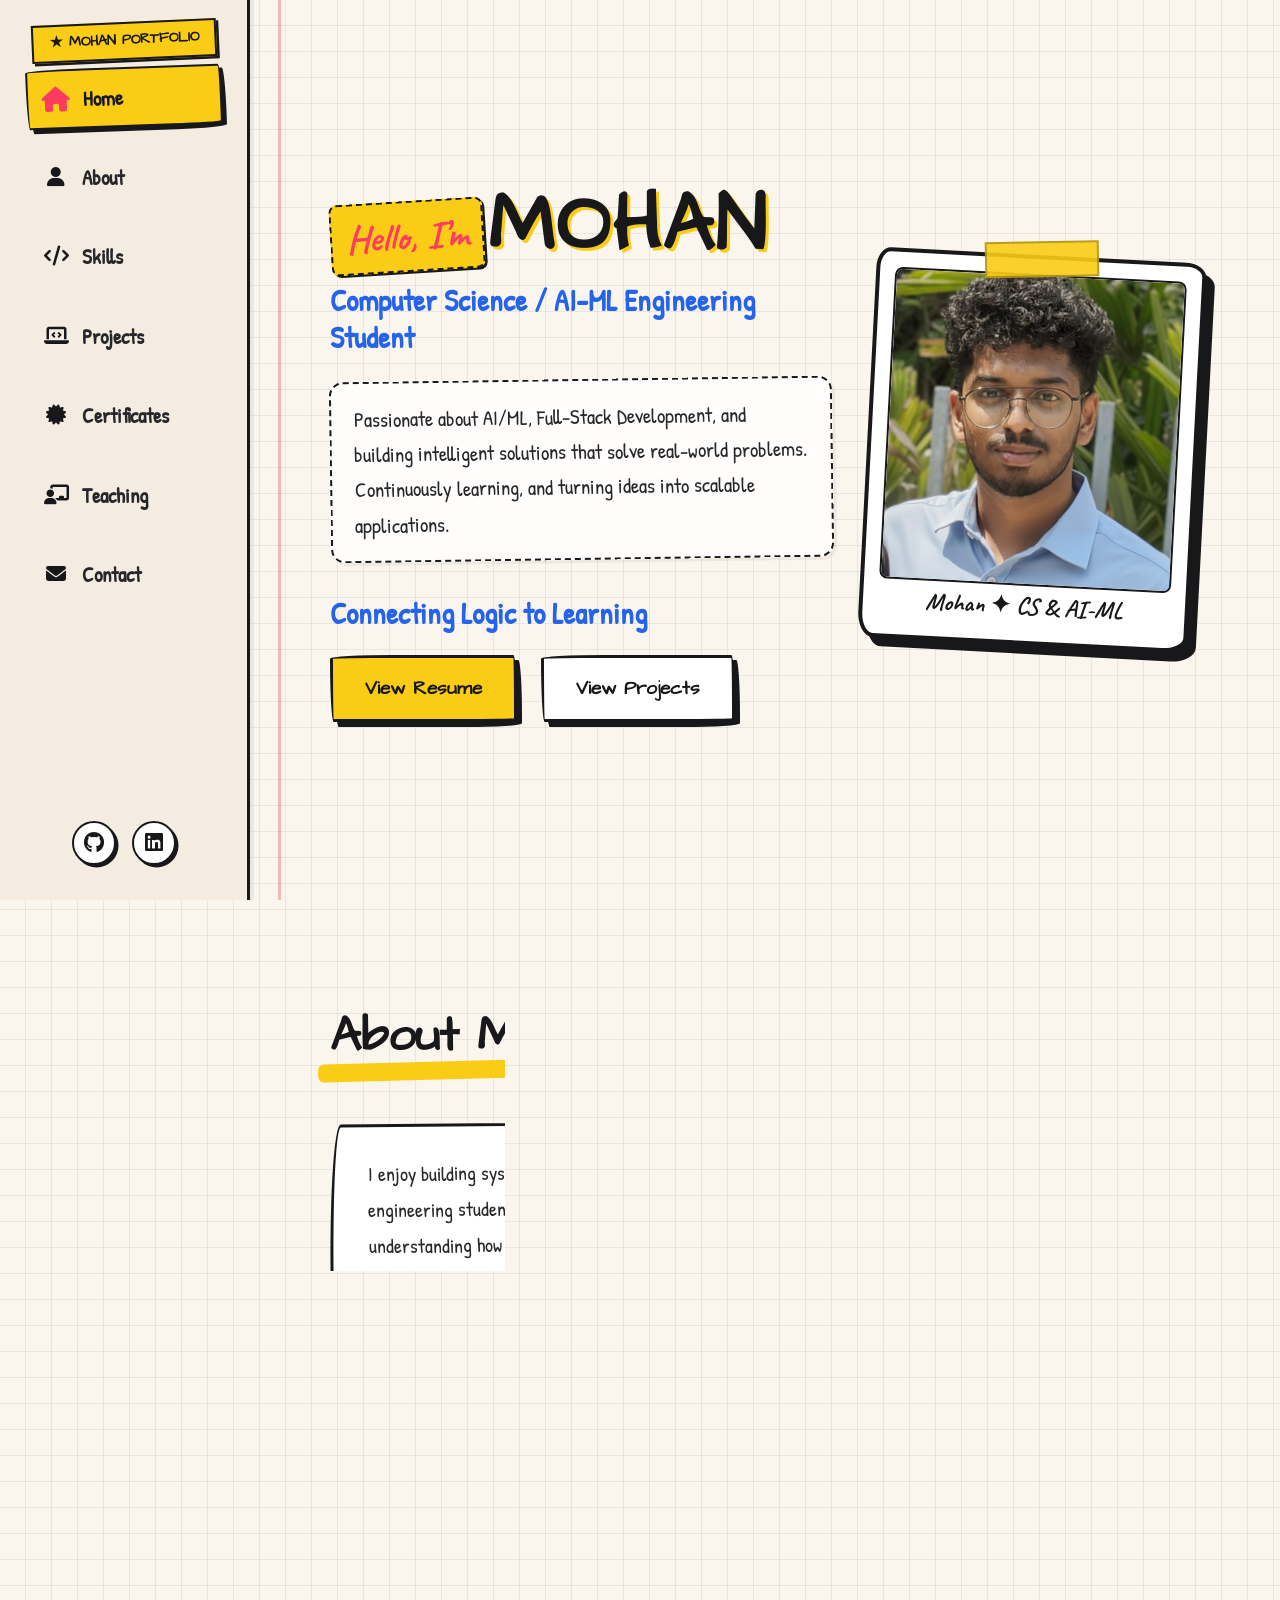
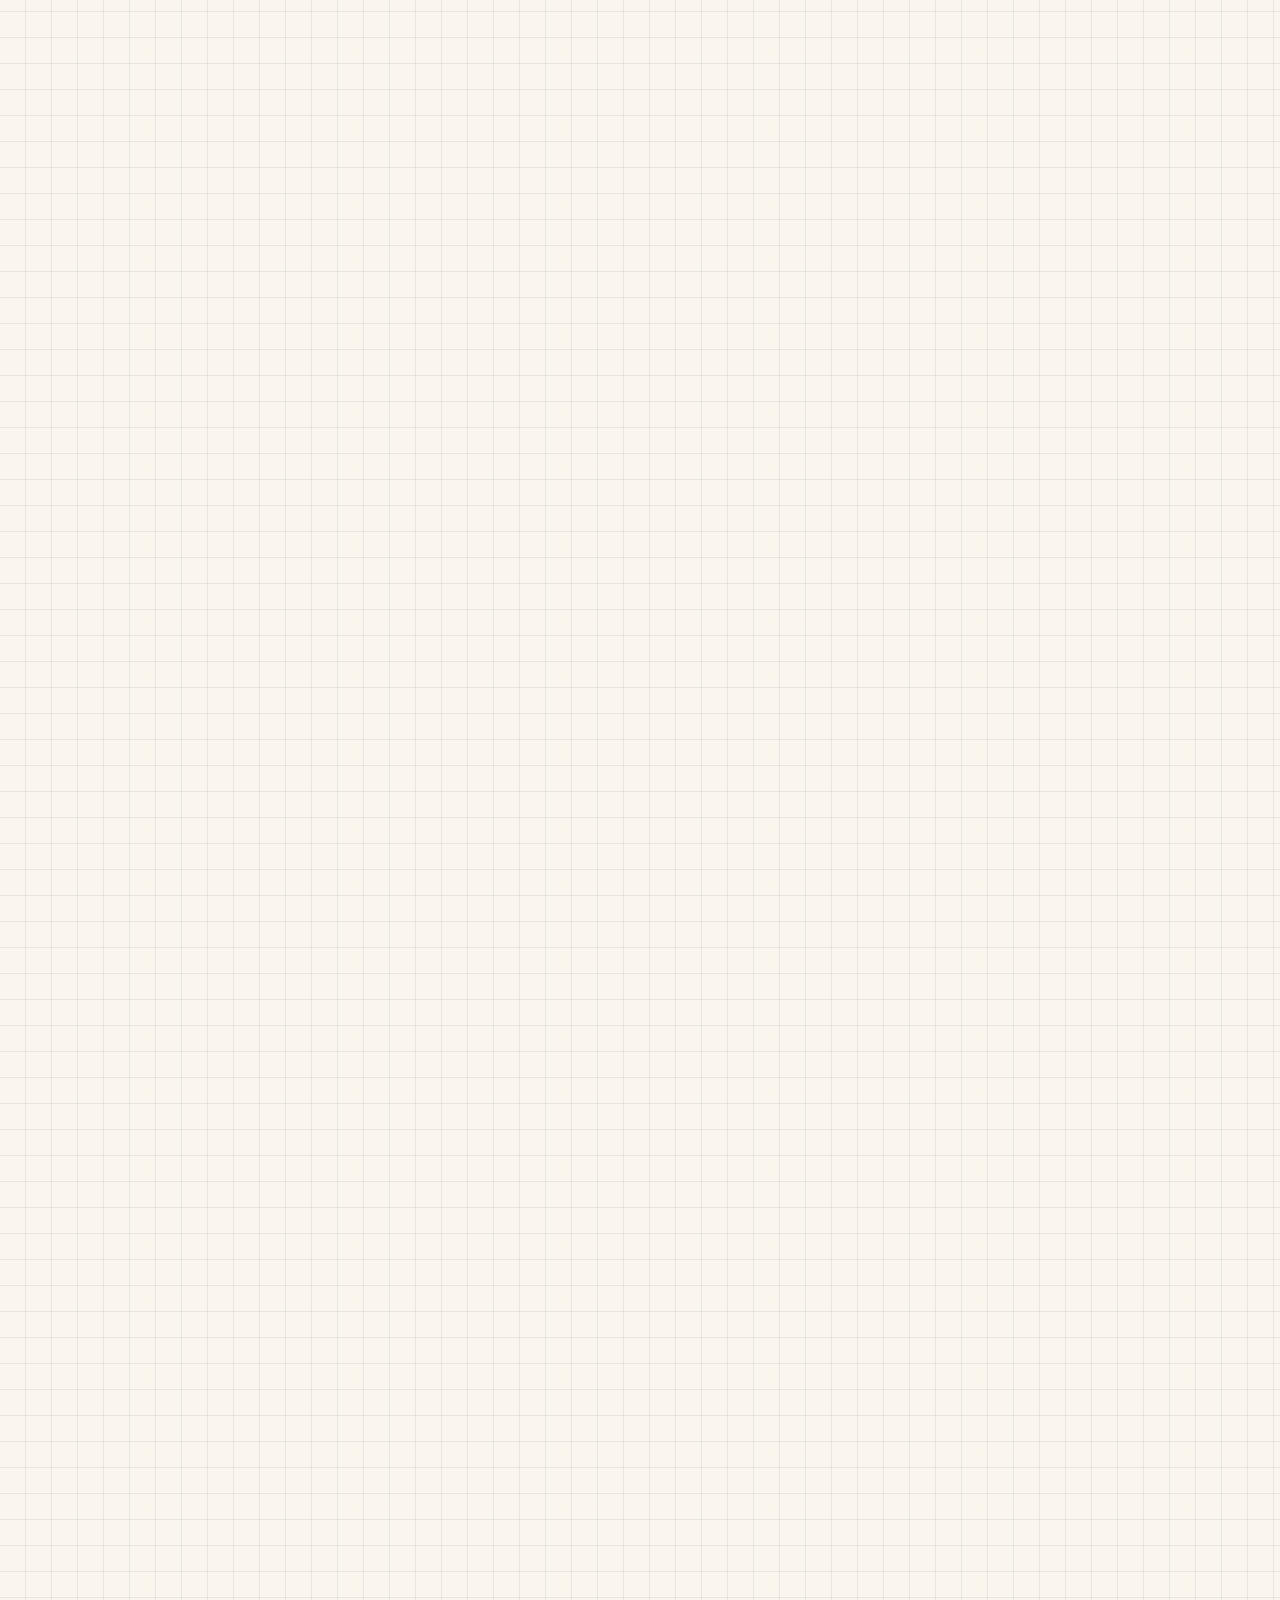
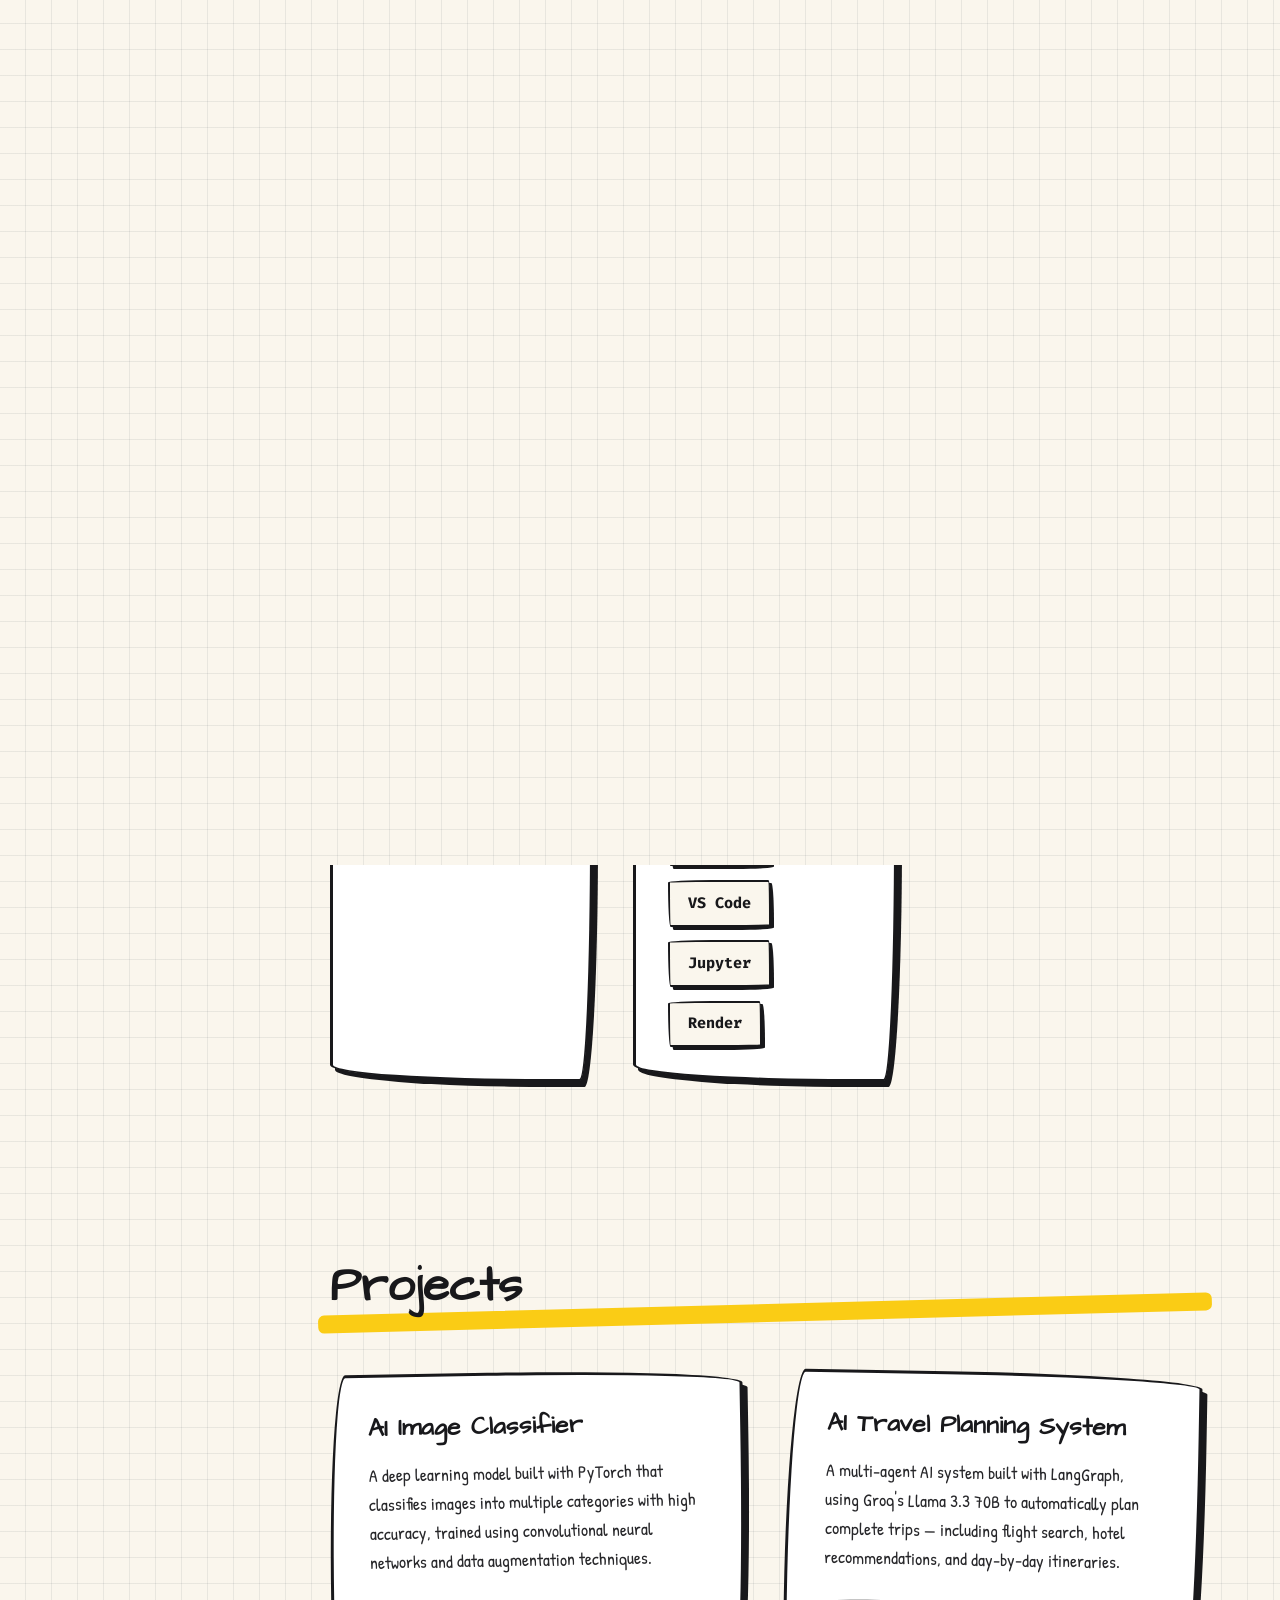
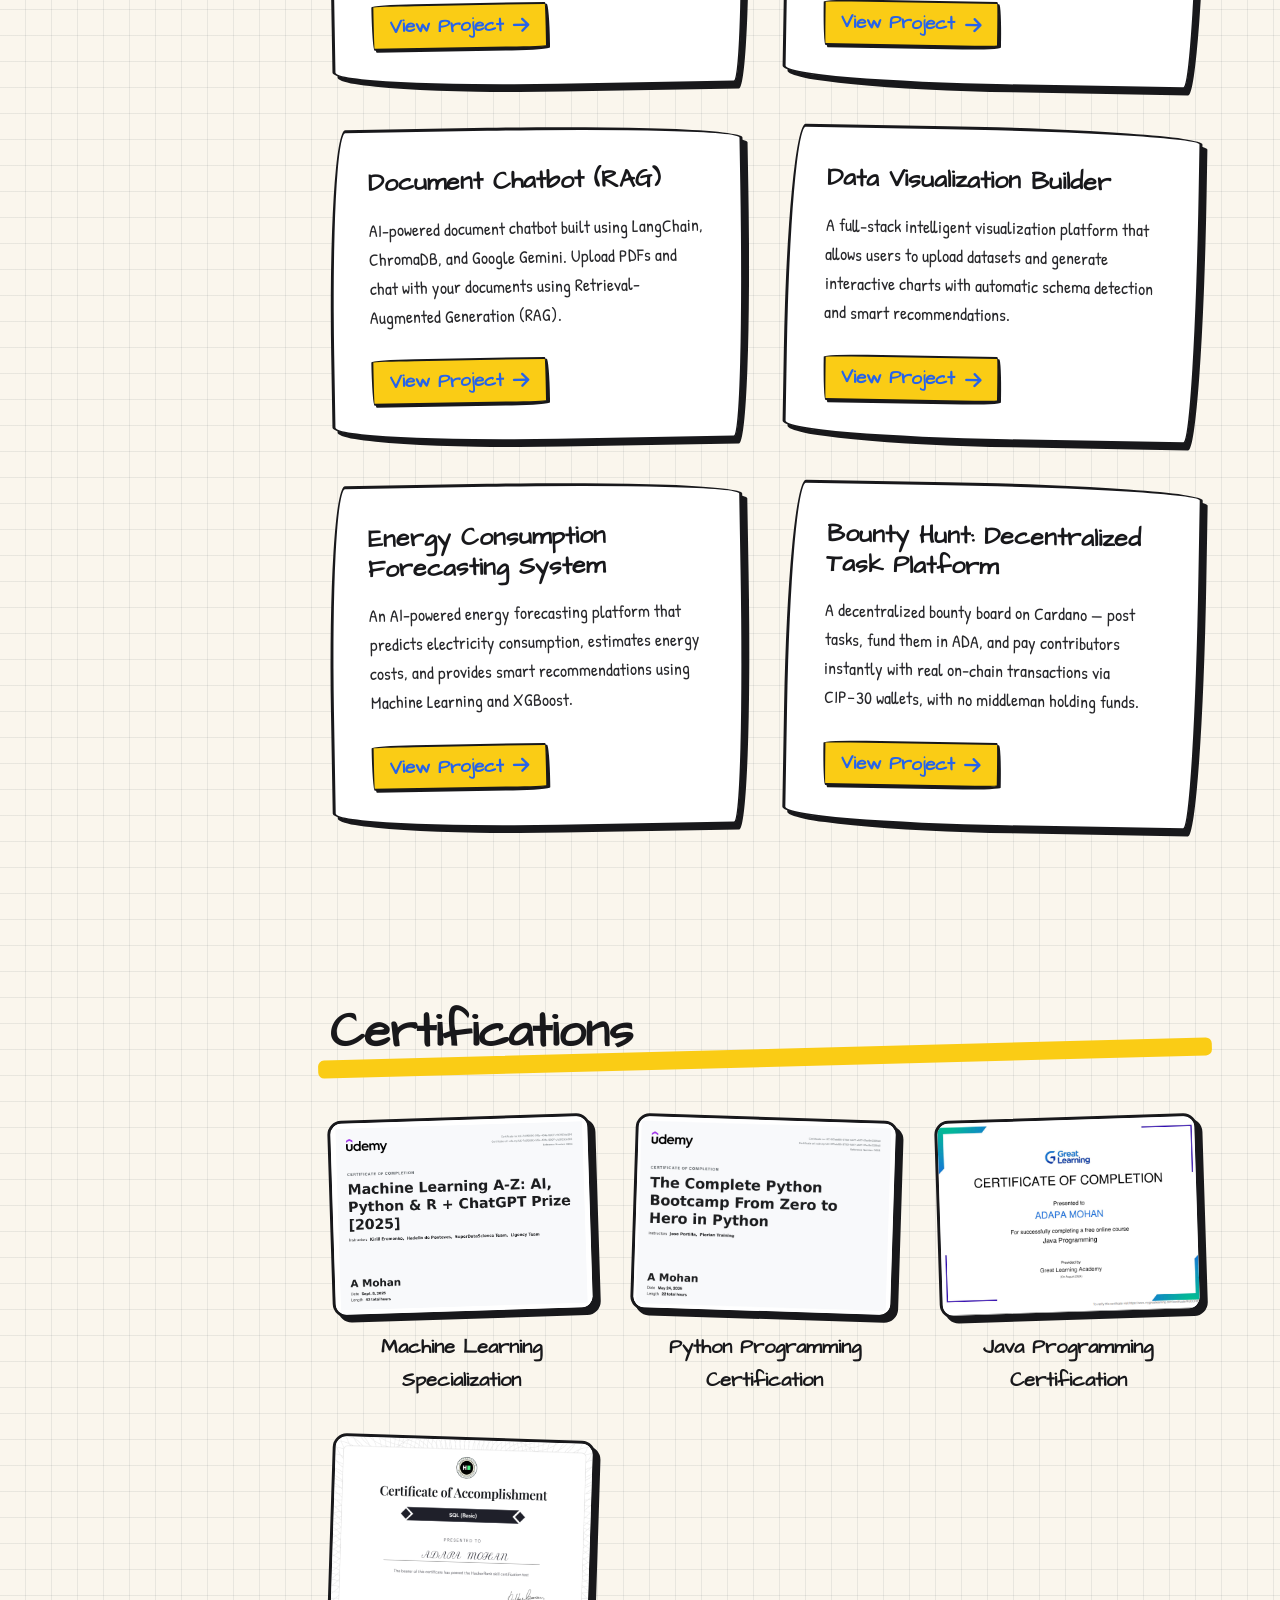
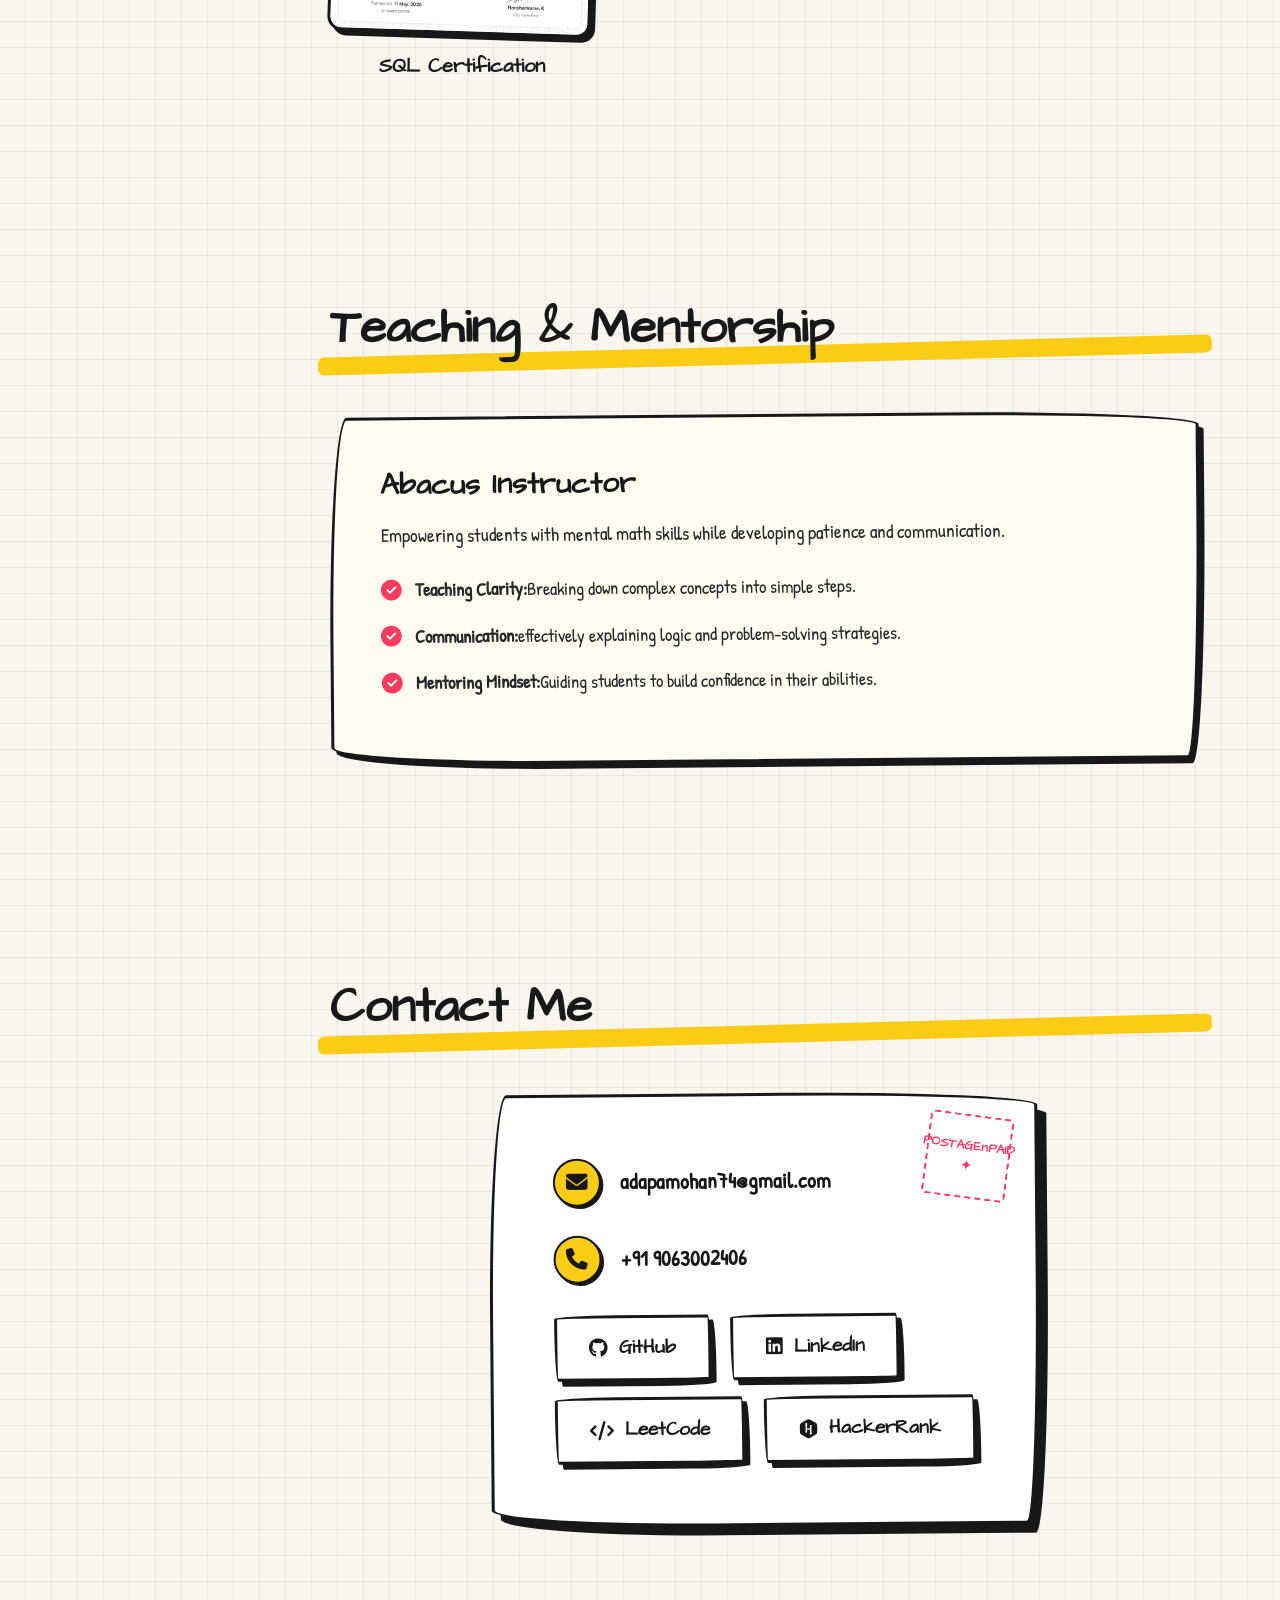
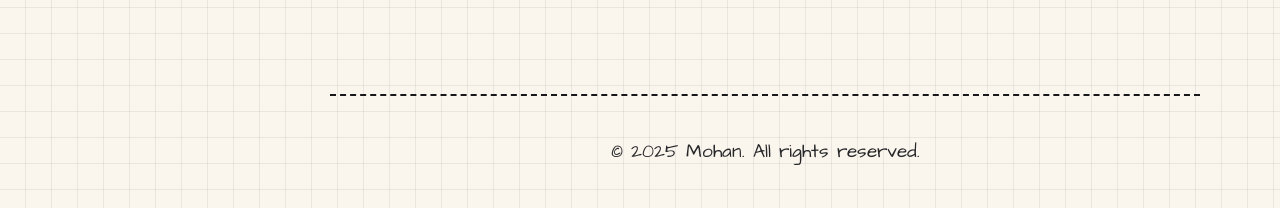
==== commit af934560: "updated hyperlink" ====
--- a/index.html
+++ b/index.html
@@ -244,7 +244,7 @@
                         <p>A multi-agent AI system built with LangGraph, using Groq's Llama 3.3 70B to automatically
                             plan complete trips — including flight search, hotel recommendations, and day-by-day
                             itineraries.</p>
-                        <a href="projects/Ai-travel-multi-agent.html" class="btn-text">View Project <i
+                        <a href="projects/ai-travel-multi-agent.html" class="btn-text">View Project <i
                                 class="fas fa-arrow-right"></i></a>
                     </div>
                 </article>
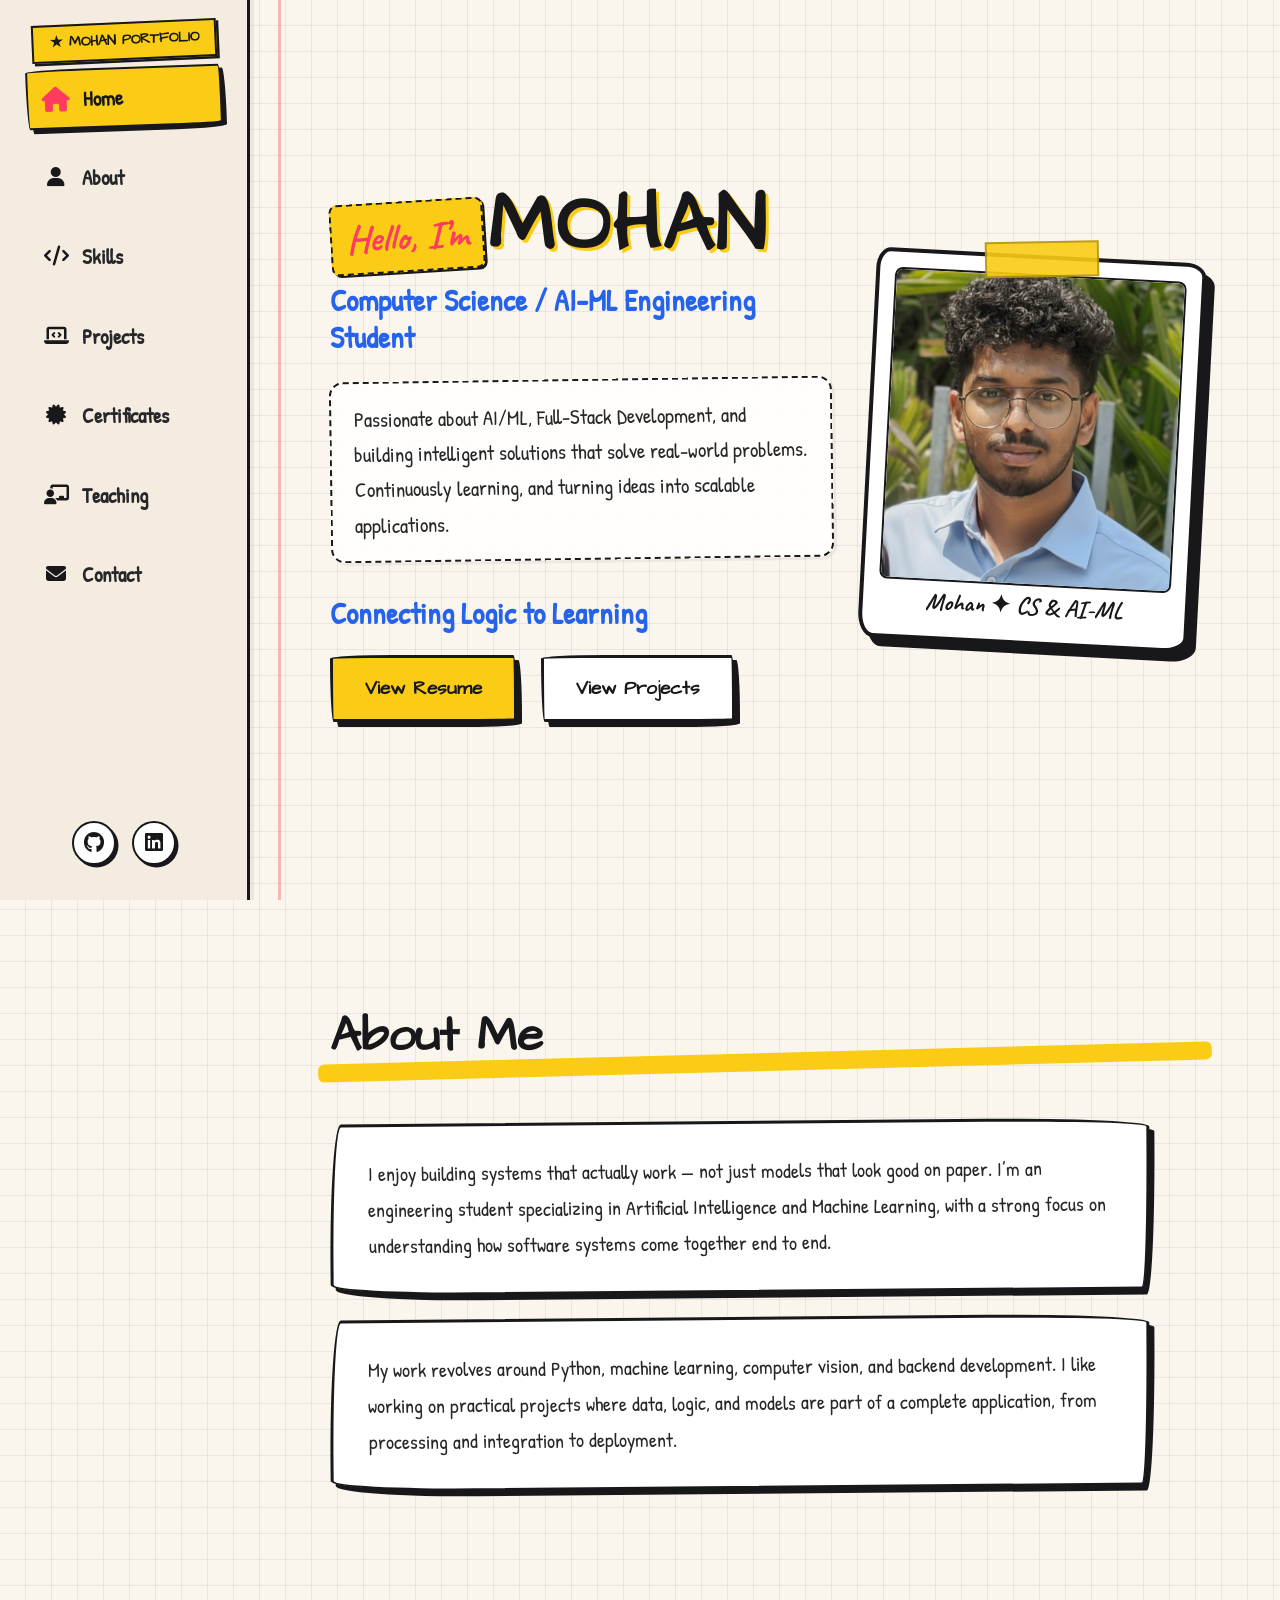
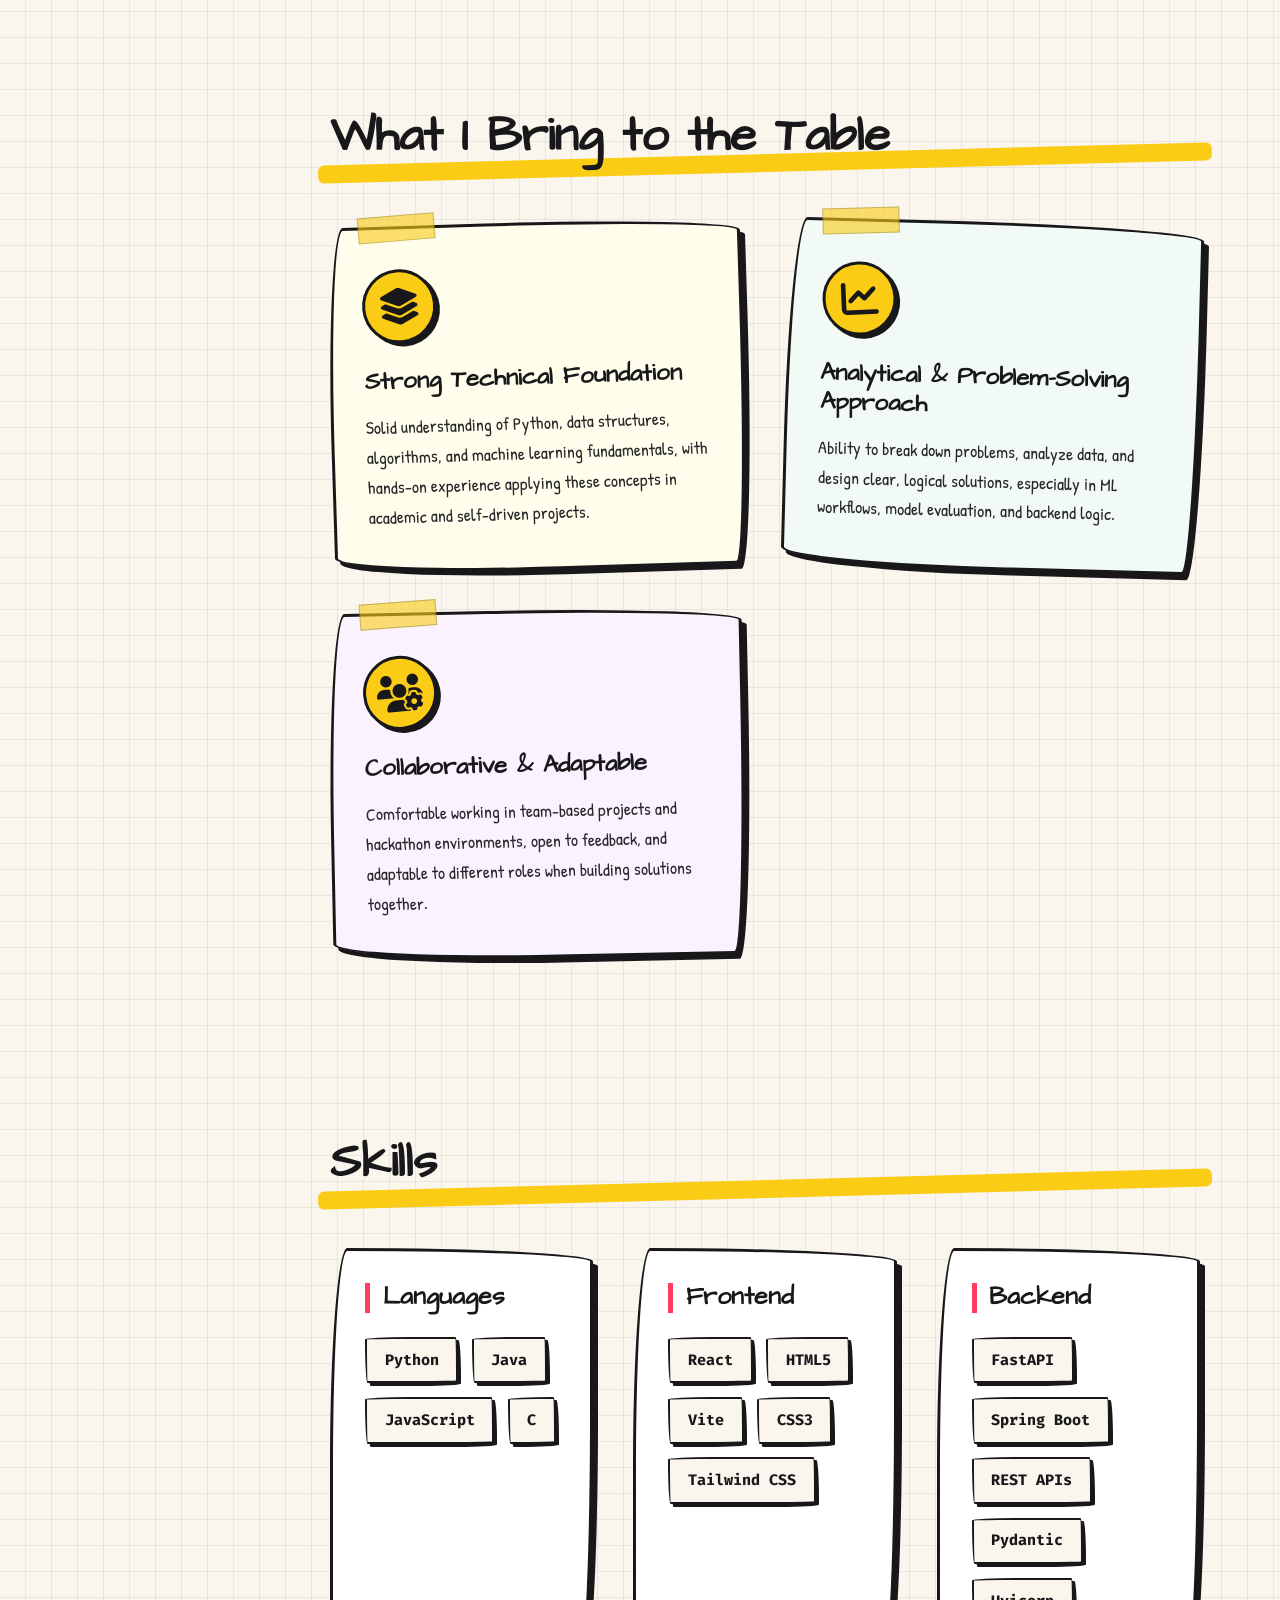
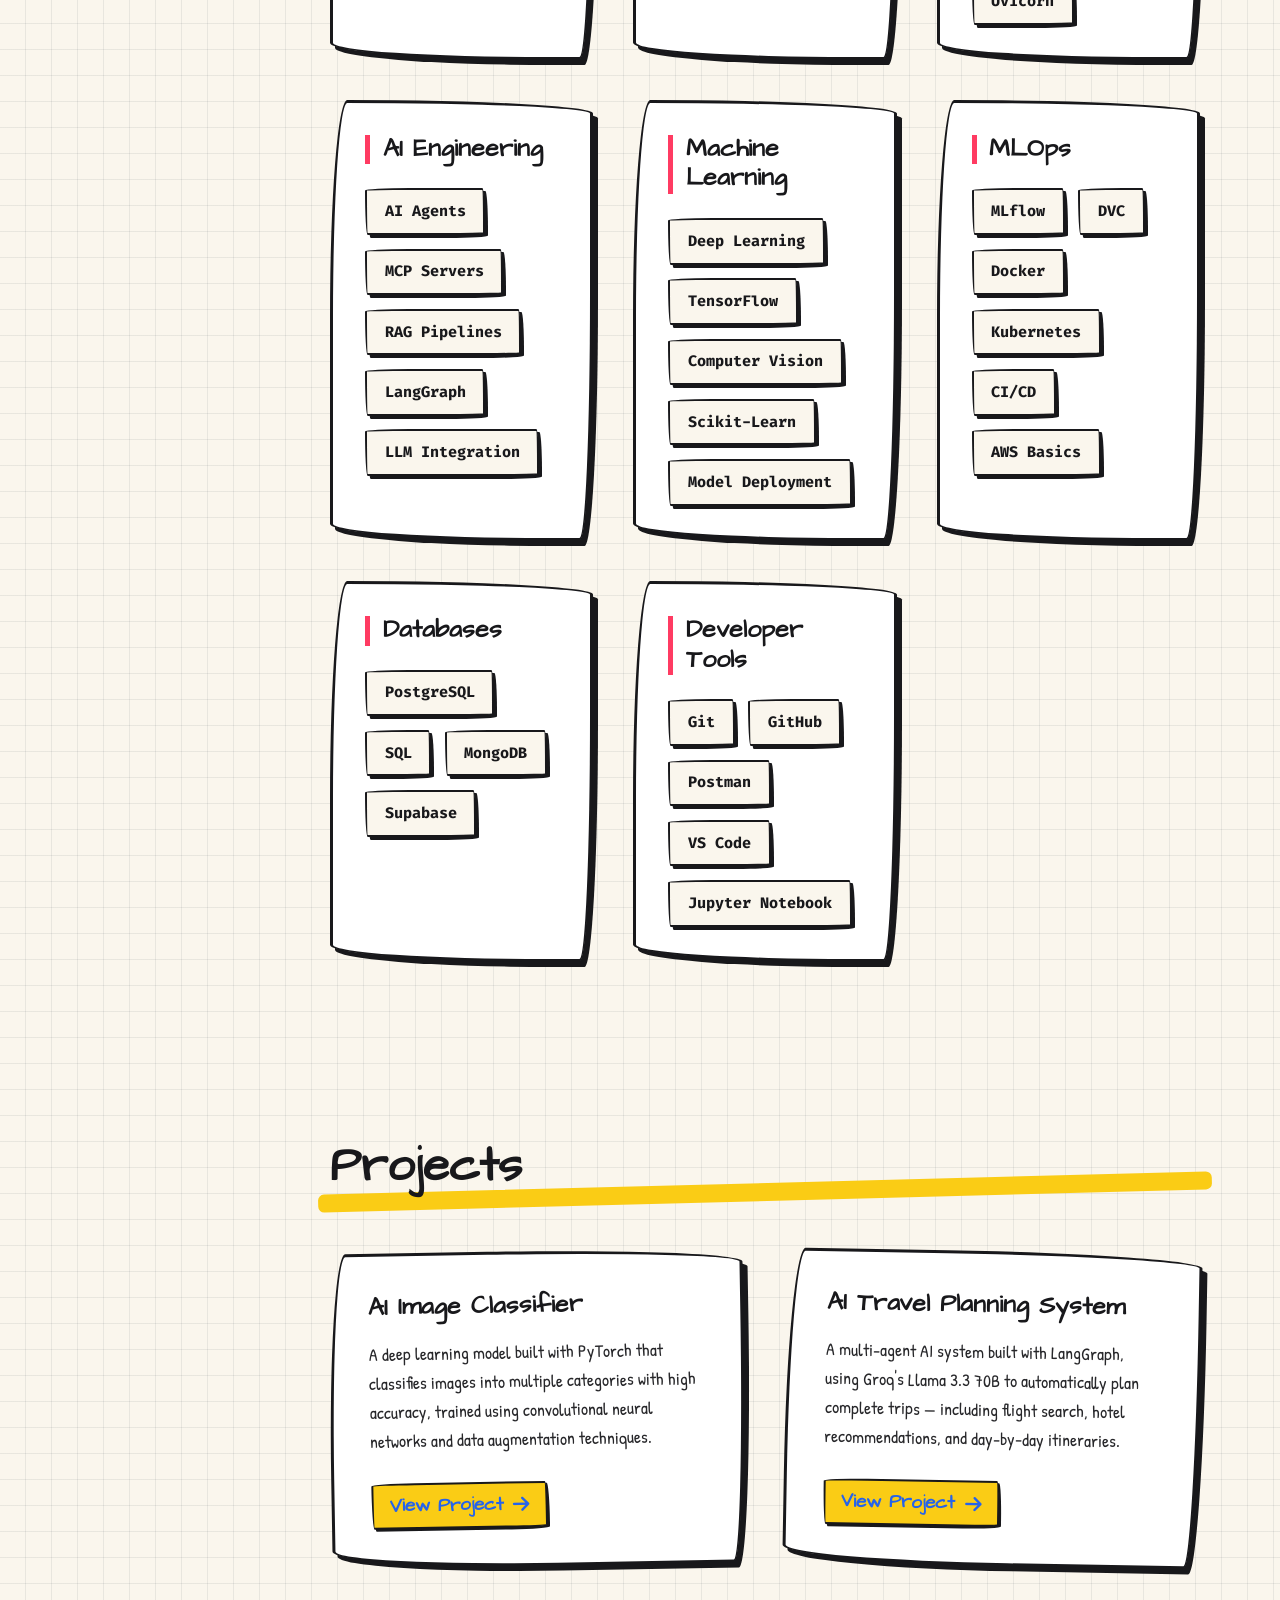
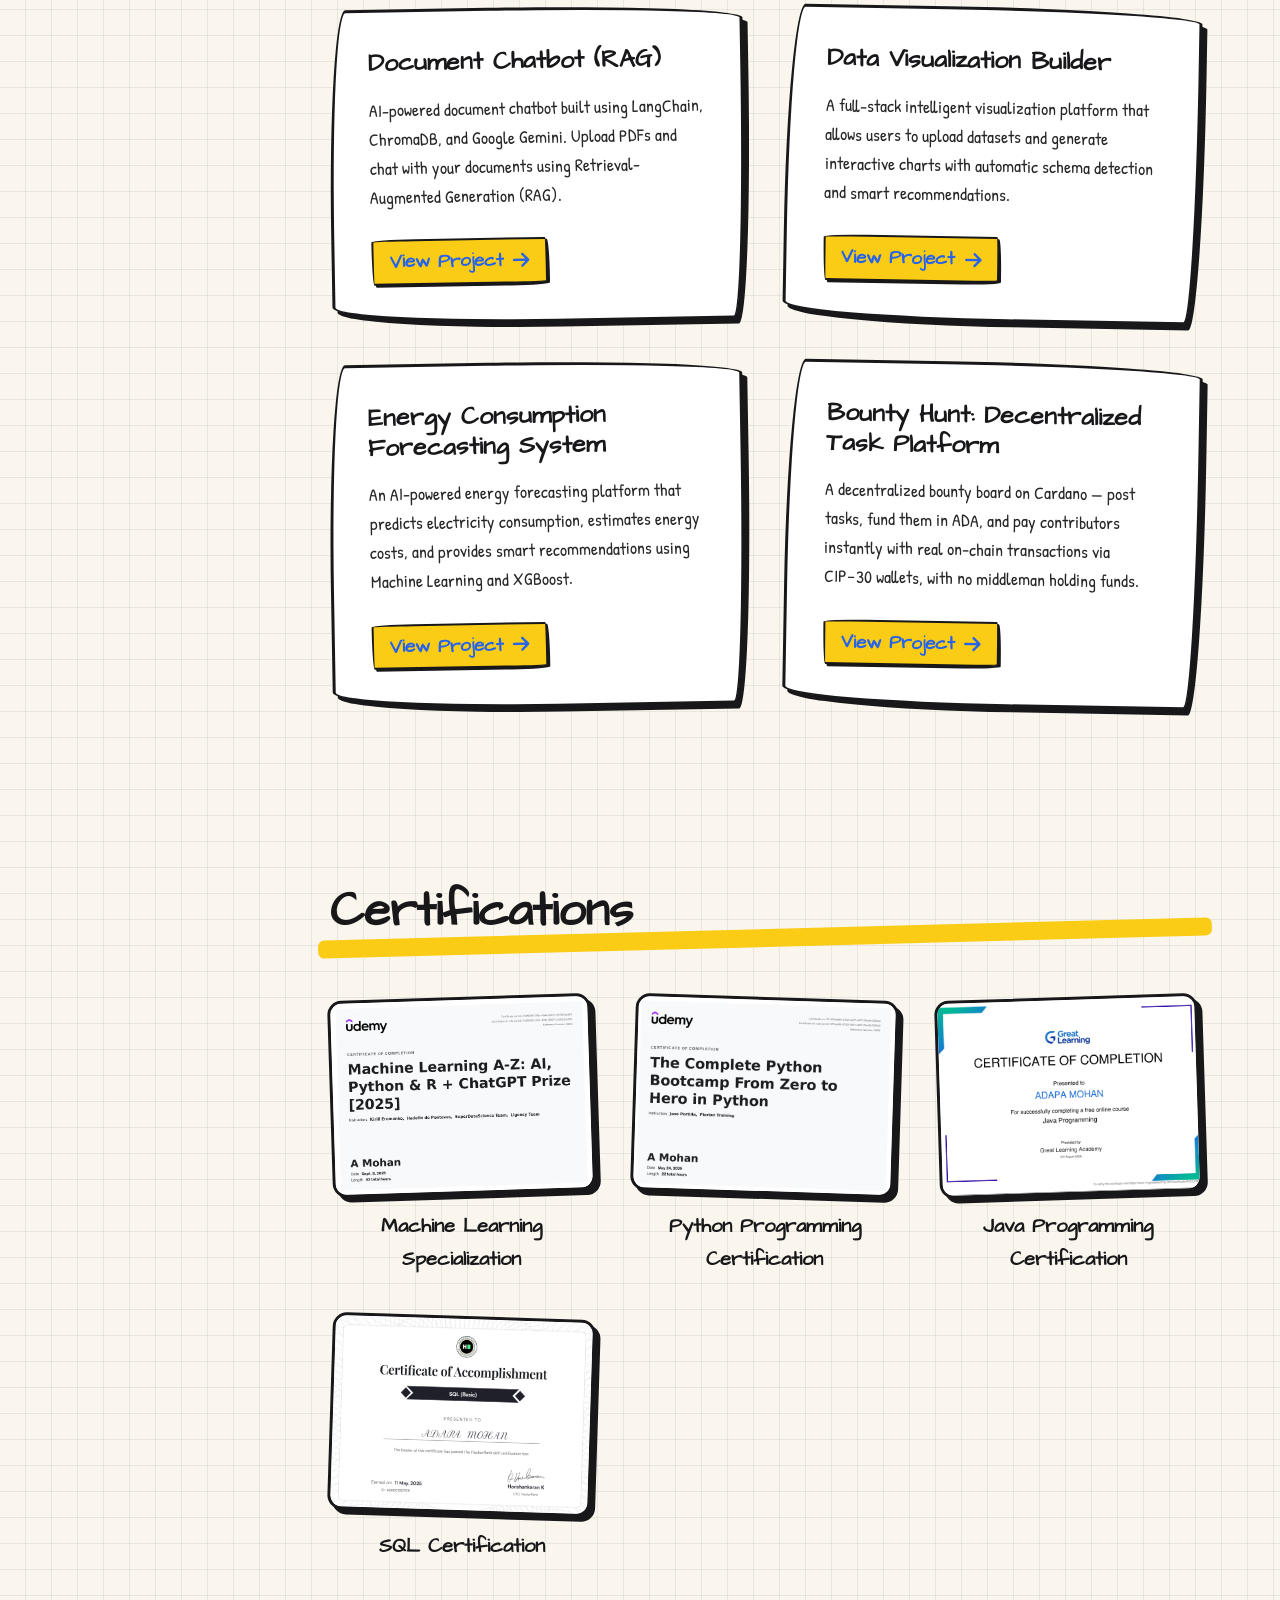
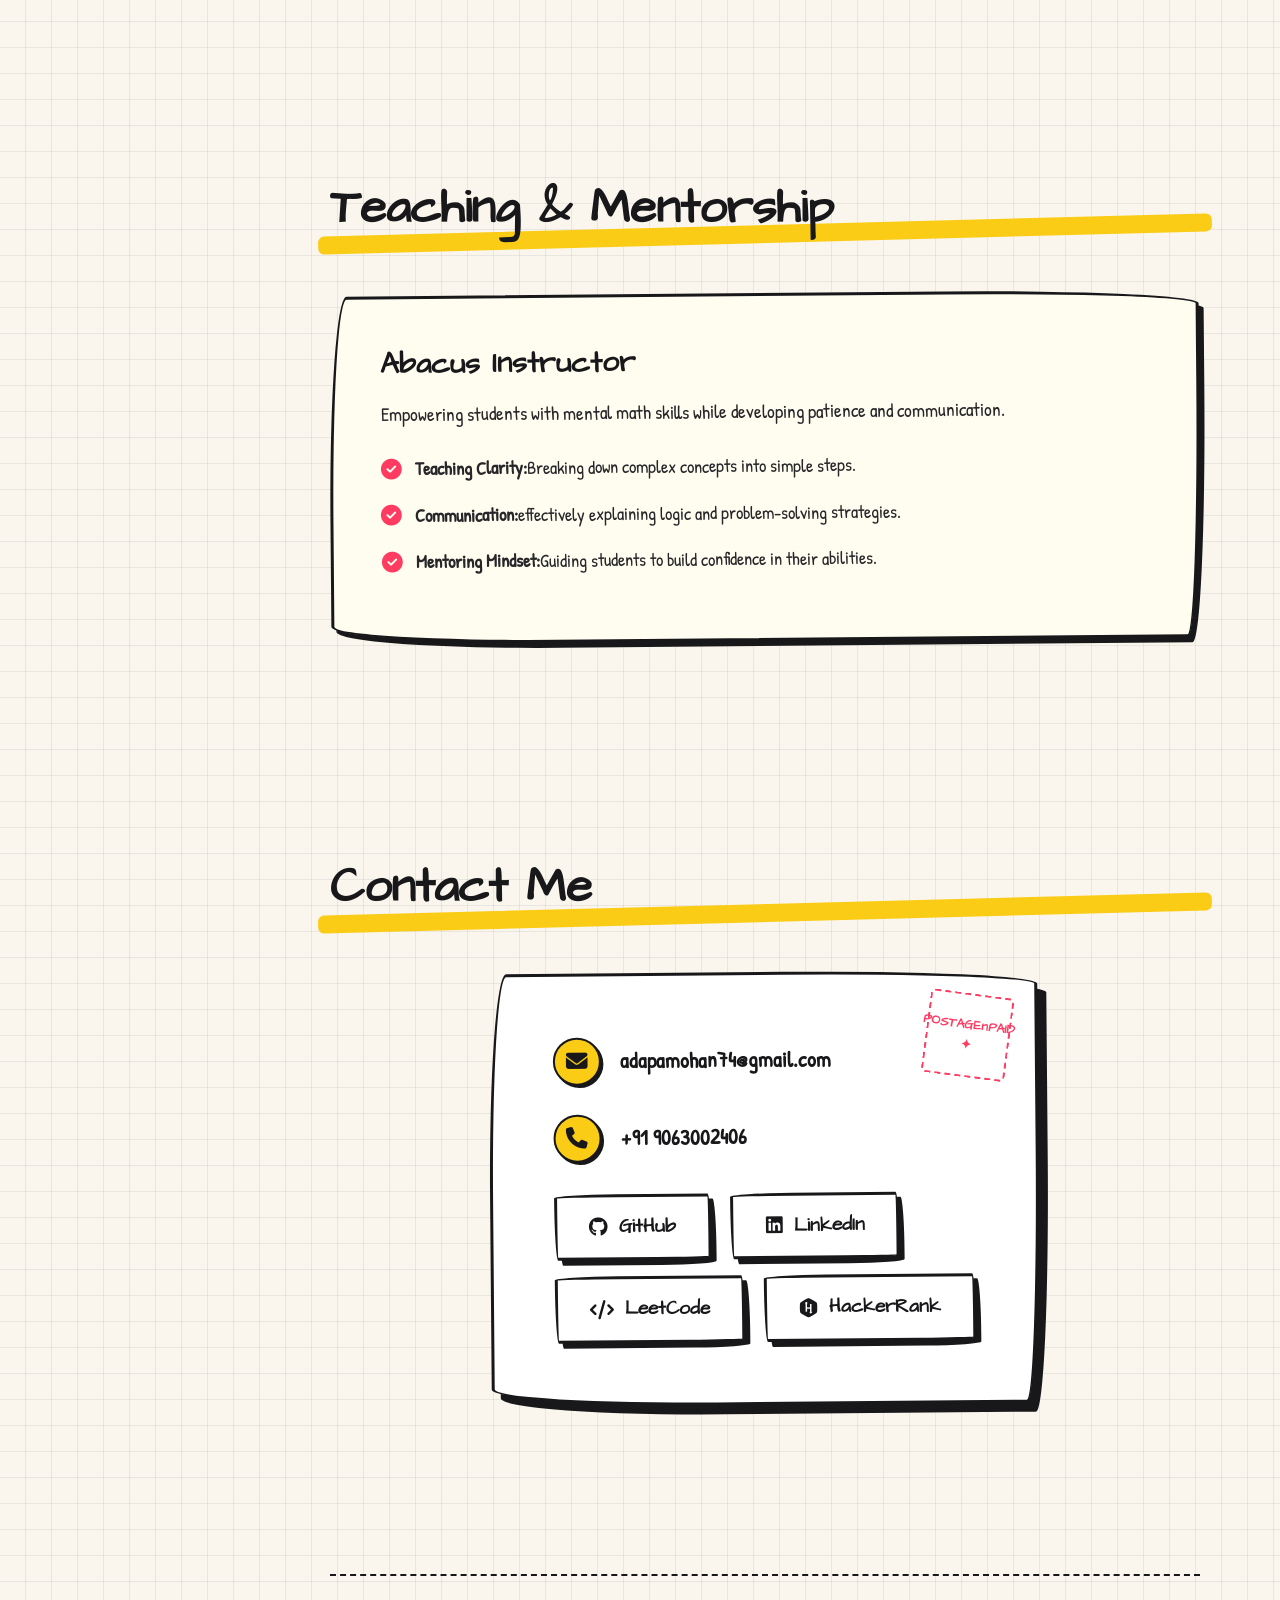
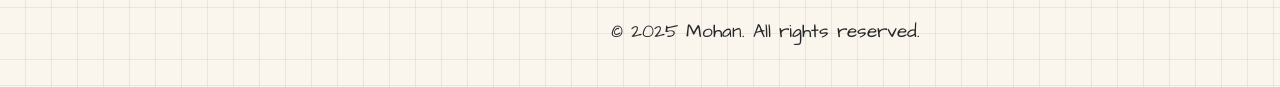
==== commit 79dc13d7: "Updated Skills section" ====
--- a/index.html
+++ b/index.html
@@ -142,9 +142,9 @@
                     <div class="skill-pills">
                         <span>React</span>
                         <span>HTML5</span>
+                        <span>Vite</span>
                         <span>CSS3</span>
                         <span>Tailwind CSS</span>
-                        <span>Vite</span>
                     </div>
                 </div>
 
@@ -152,6 +152,7 @@
                     <h3>Backend</h3>
                     <div class="skill-pills">
                         <span>FastAPI</span>
+                        <span>Spring Boot</span>
                         <span>REST APIs</span>
                         <span>Pydantic</span>
                         <span>Uvicorn</span>
@@ -161,12 +162,10 @@
                 <div class="skill-category">
                     <h3>AI Engineering</h3>
                     <div class="skill-pills">
-                        <span>LangChain</span>
+                        <span>AI Agents</span>
+                        <span>MCP Servers</span>
+                        <span>RAG Pipelines</span>
                         <span>LangGraph</span>
-                        <span>ChromaDB</span>
-                        <span>RAG</span>
-                        <span>Vector Databases</span>
-                        <span>Embeddings</span>
                         <span>LLM Integration</span>
                     </div>
                 </div>
@@ -174,23 +173,23 @@
                 <div class="skill-category">
                     <h3>Machine Learning</h3>
                     <div class="skill-pills">
+                        <span>Deep Learning</span>
+                        <span>TensorFlow</span>
+                        <span>Computer Vision</span>
                         <span>Scikit-Learn</span>
-                        <span>TensorFlow</span>
-                        <span>PyTorch</span>
-                        <span>Pandas</span>
-                        <span>NumPy</span>
-                        <span>Matplotlib</span>
-                        <span>OpenCV</span>
+                        <span>Model Deployment</span>
                     </div>
                 </div>
 
                 <div class="skill-category">
                     <h3>MLOps</h3>
                     <div class="skill-pills">
-                        <span>Docker</span>
                         <span>MLflow</span>
                         <span>DVC</span>
+                        <span>Docker</span>
+                        <span>Kubernetes</span>
                         <span>CI/CD</span>
+                        <span>AWS Basics</span>
                     </div>
                 </div>
 
@@ -209,11 +208,9 @@
                     <div class="skill-pills">
                         <span>Git</span>
                         <span>GitHub</span>
-                        <span>Docker</span>
                         <span>Postman</span>
                         <span>VS Code</span>
-                        <span>Jupyter</span>
-                        <span>Render</span>
+                        <span>Jupyter Notebook</span>
                     </div>
                 </div>
 
